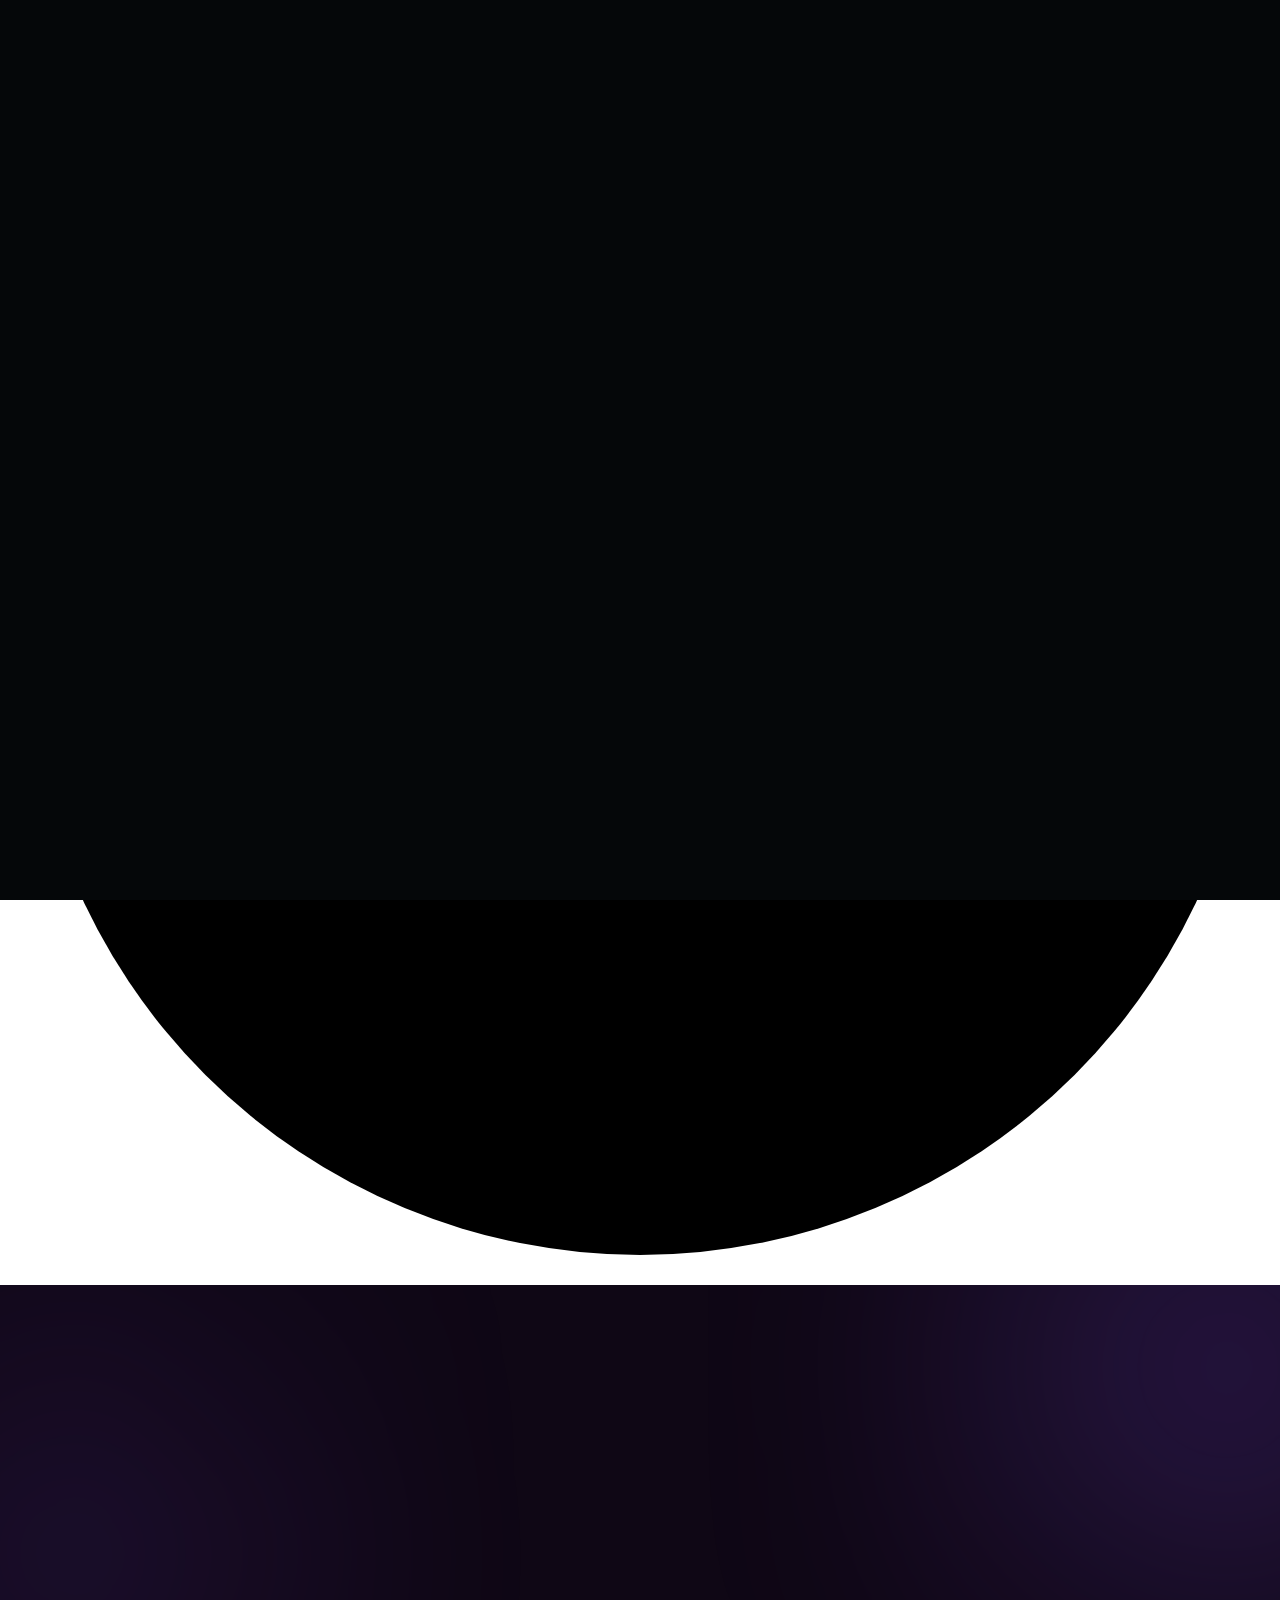
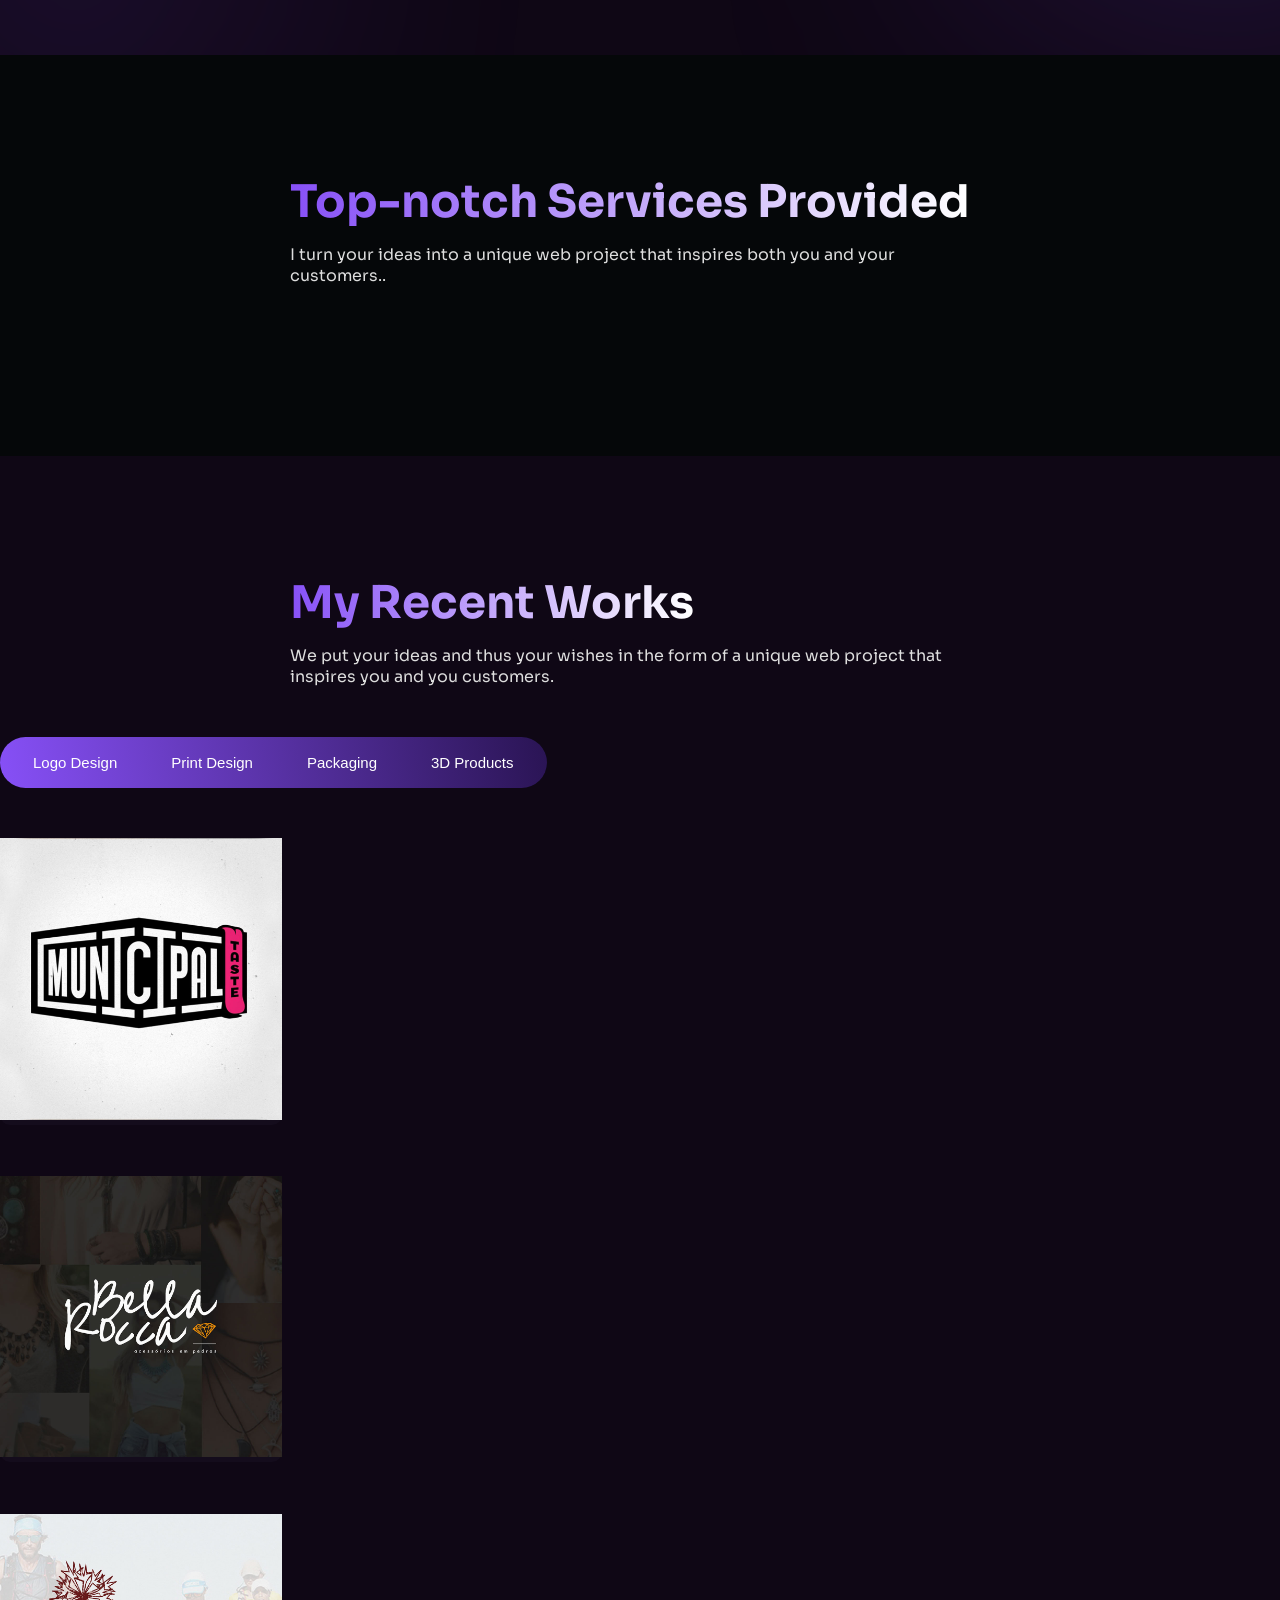
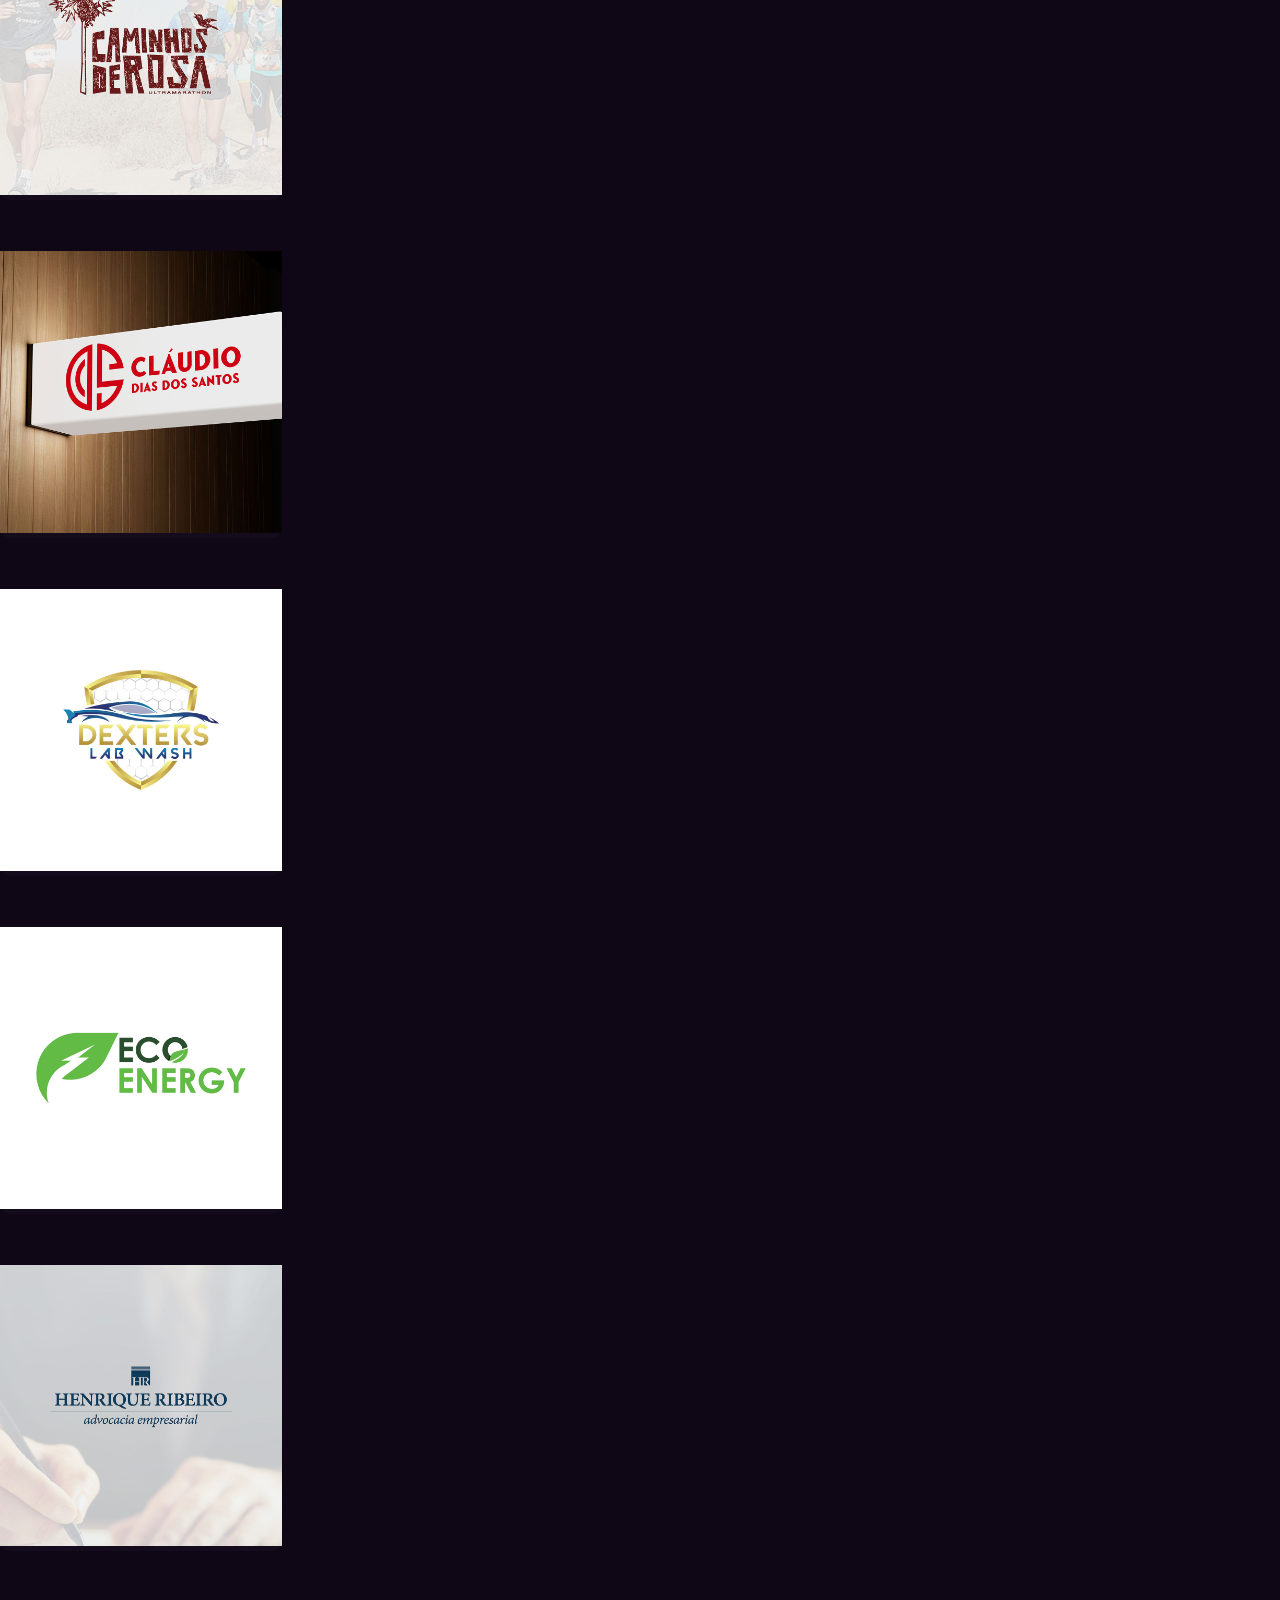
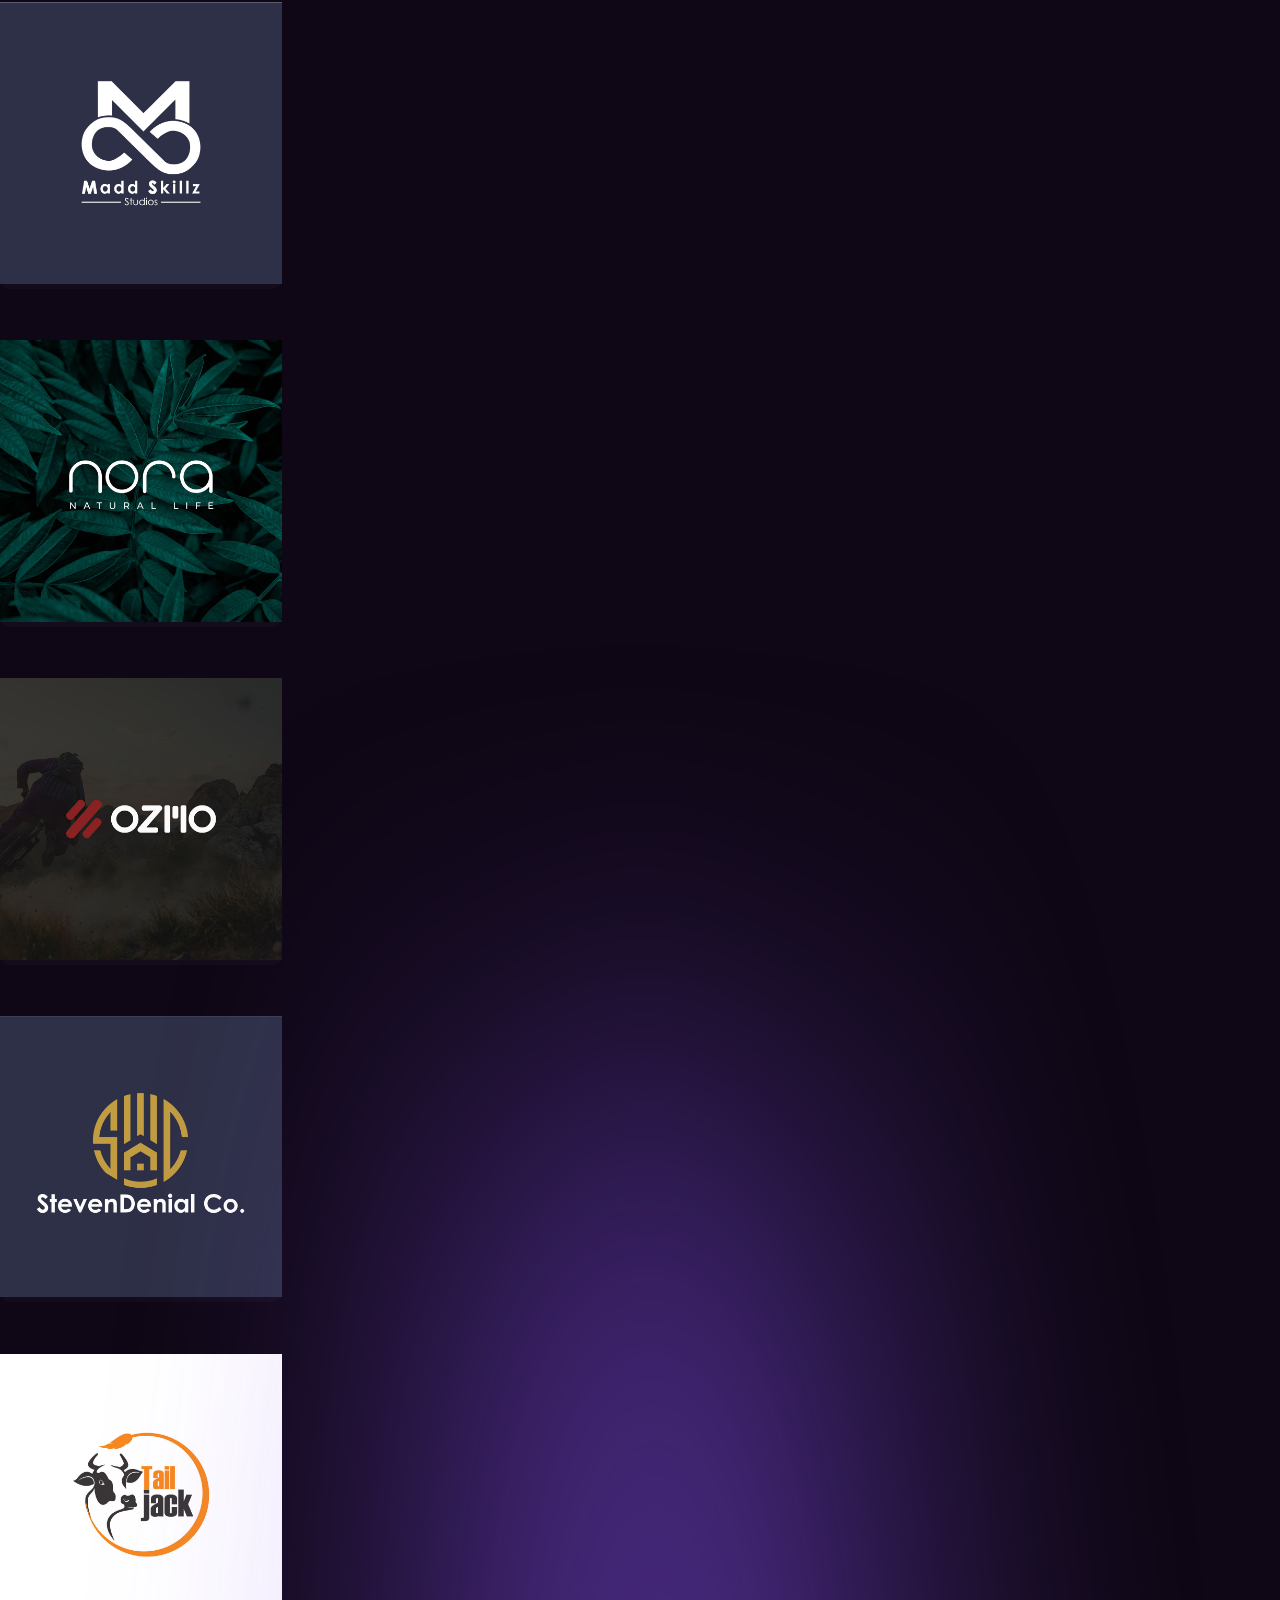
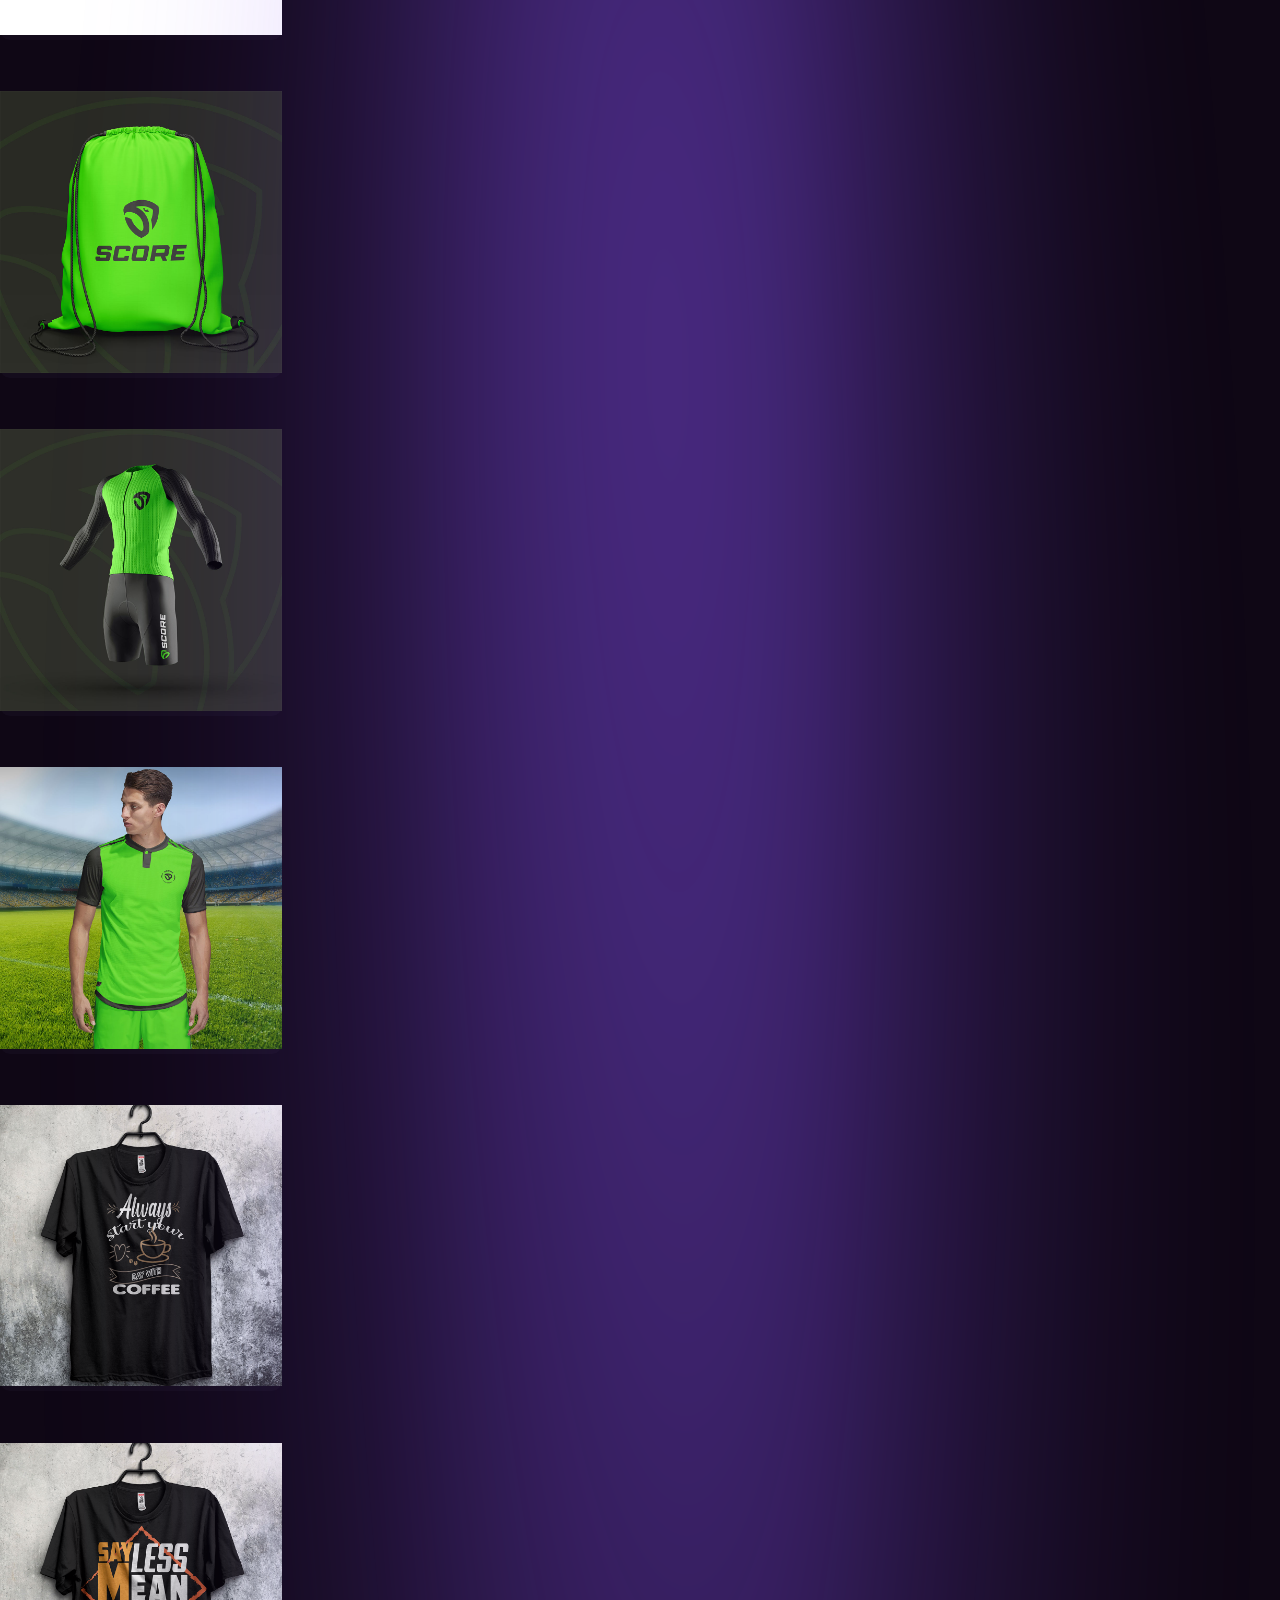
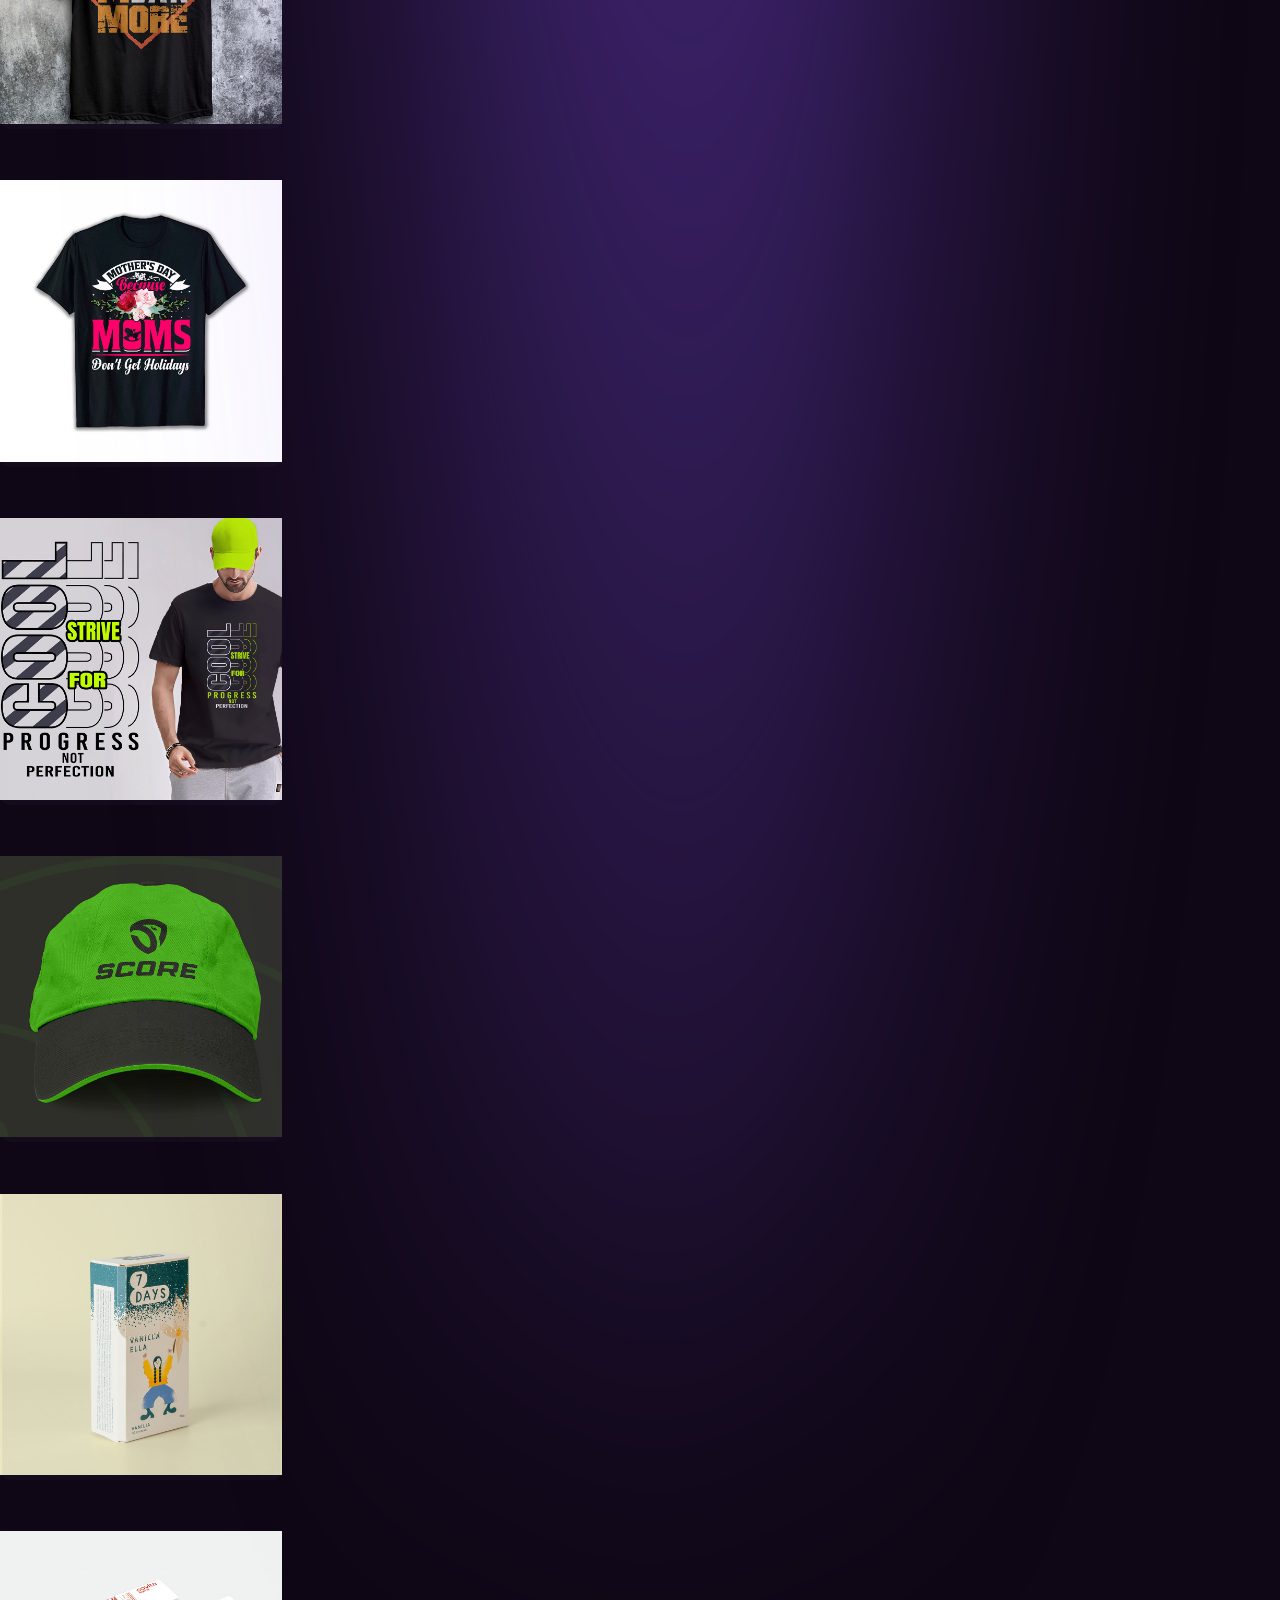
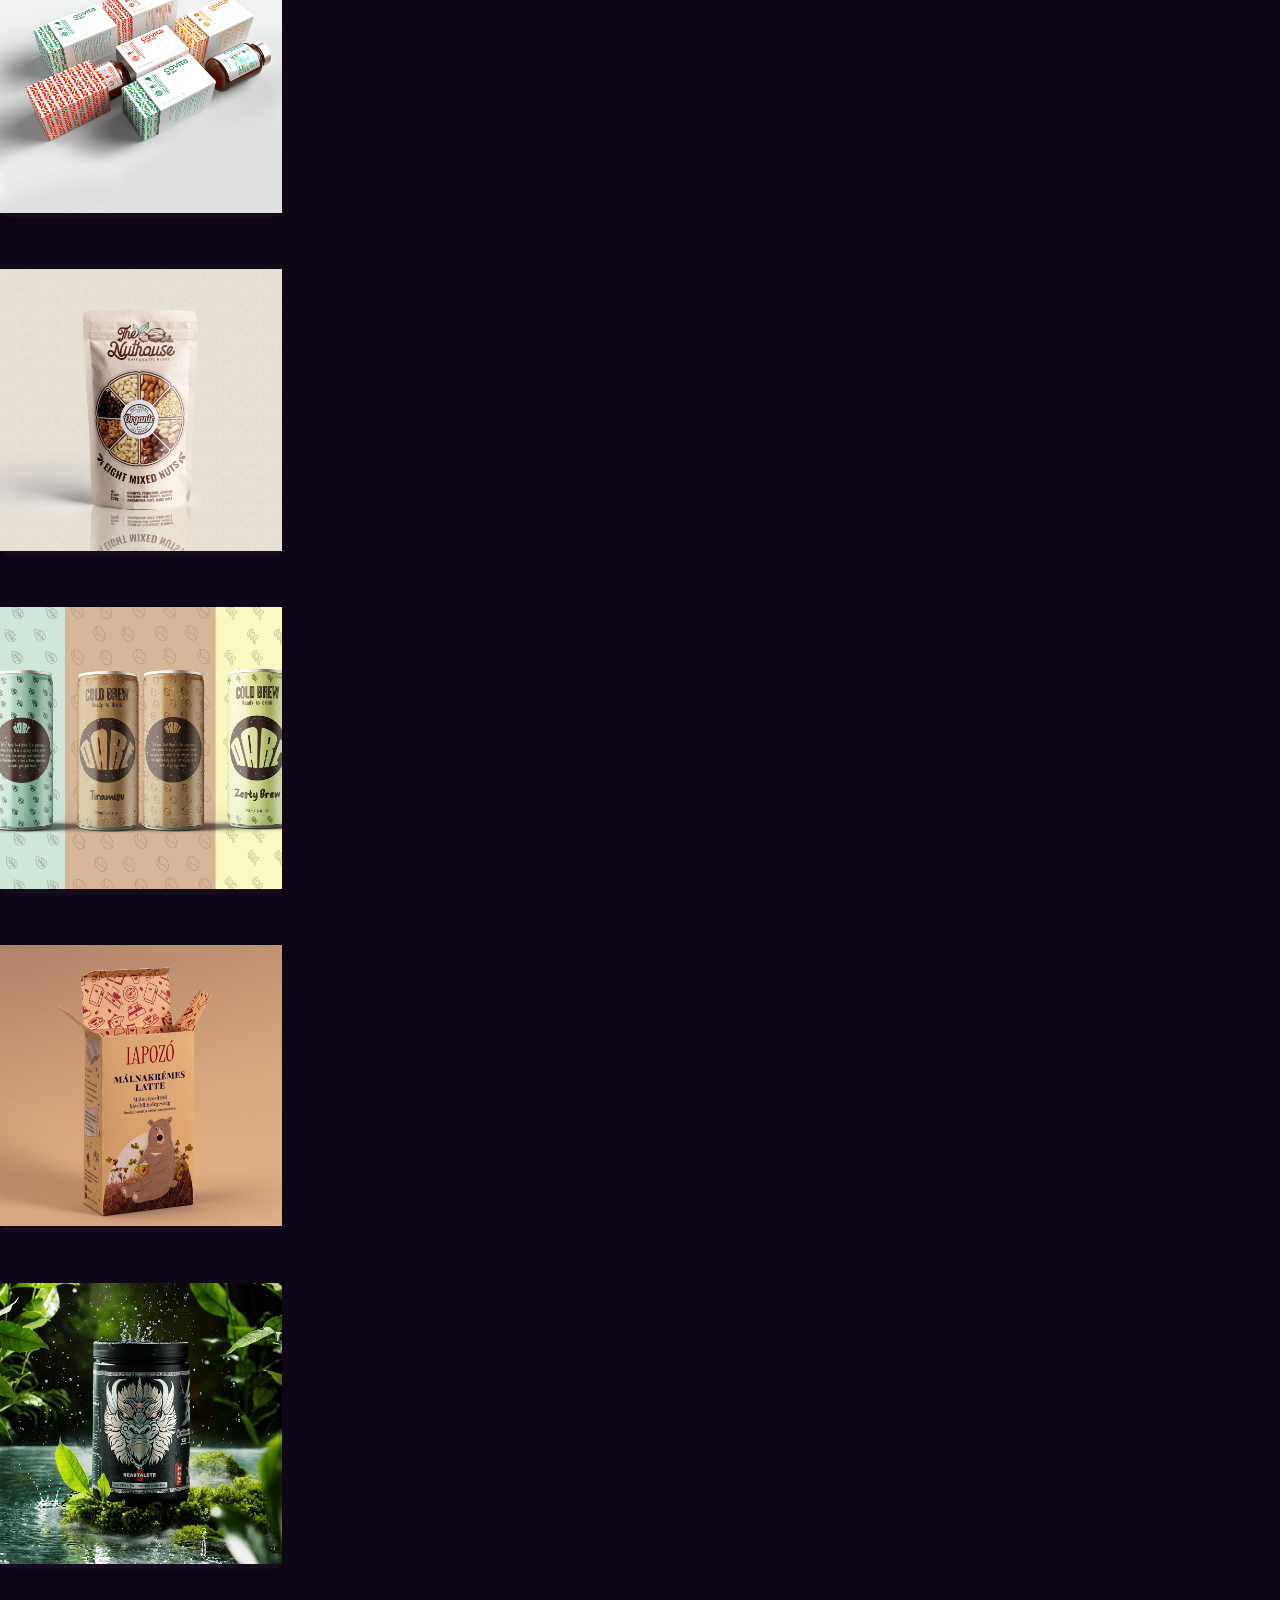
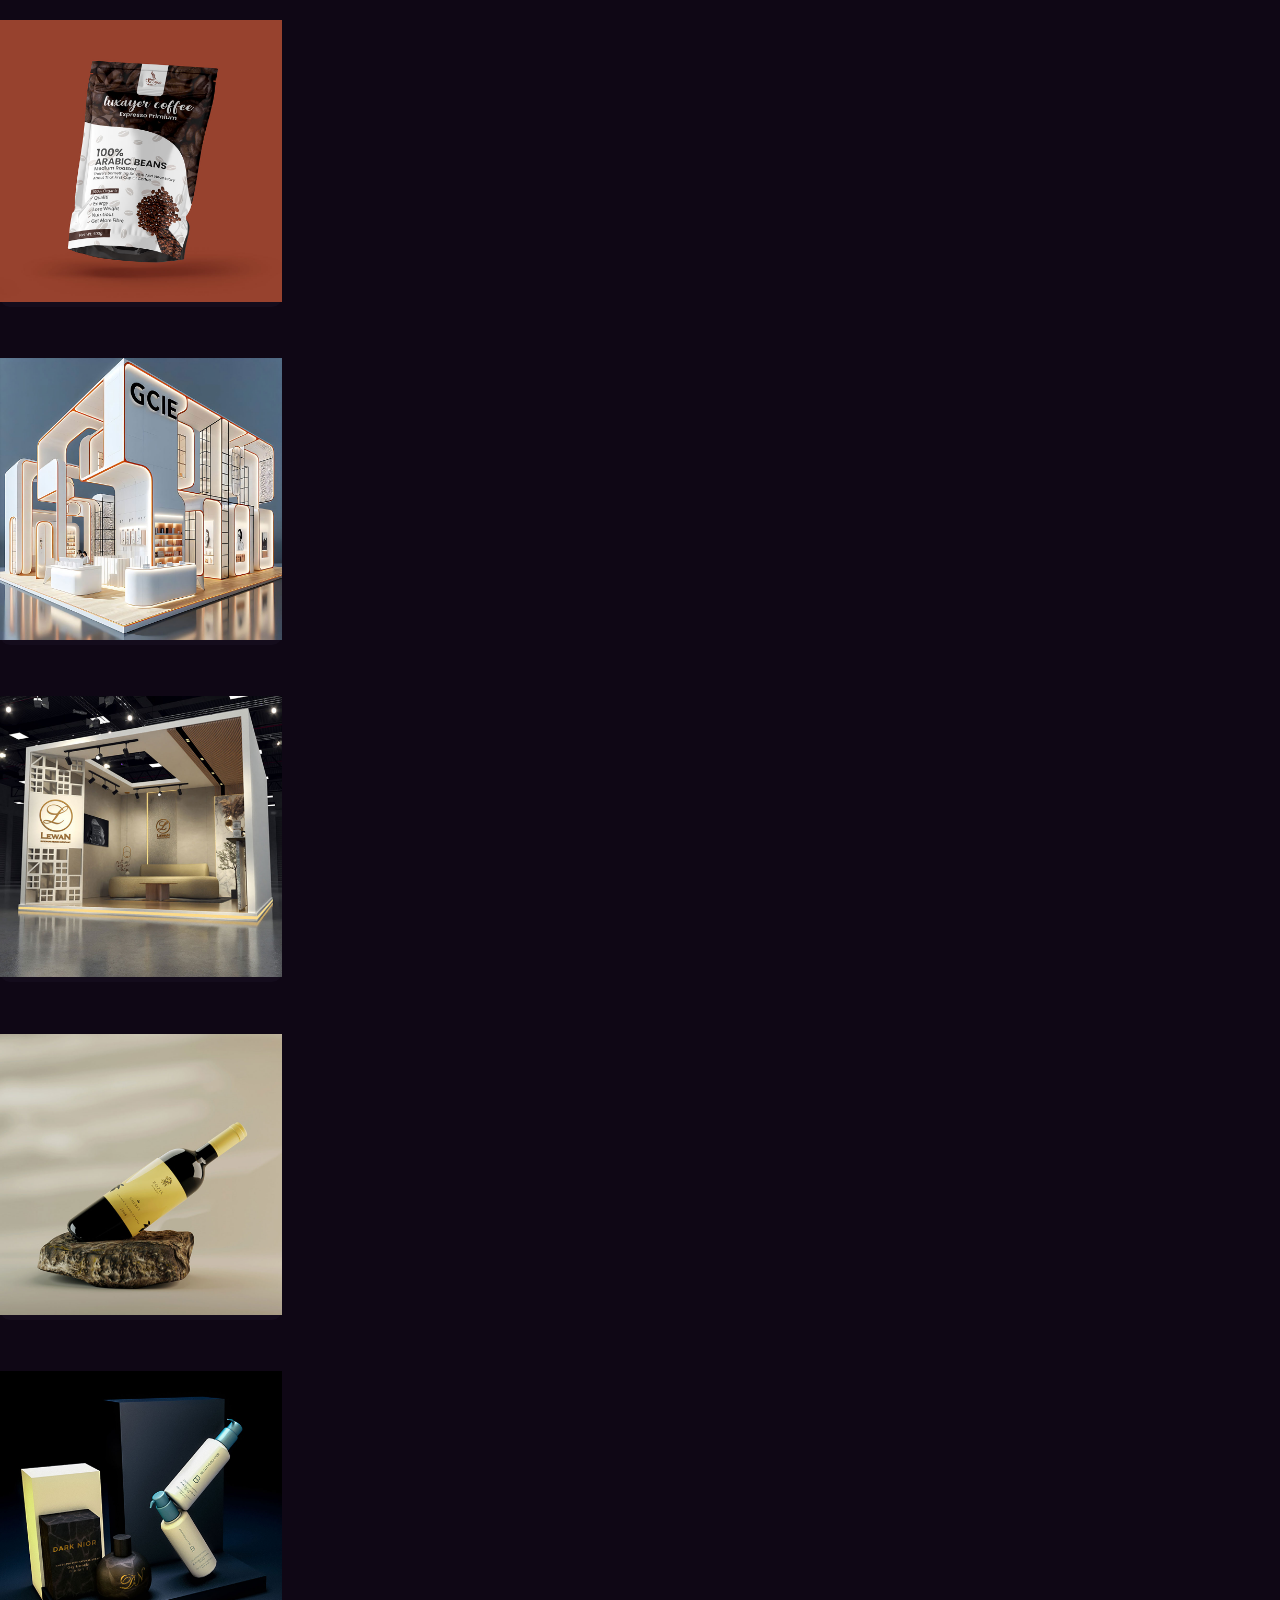
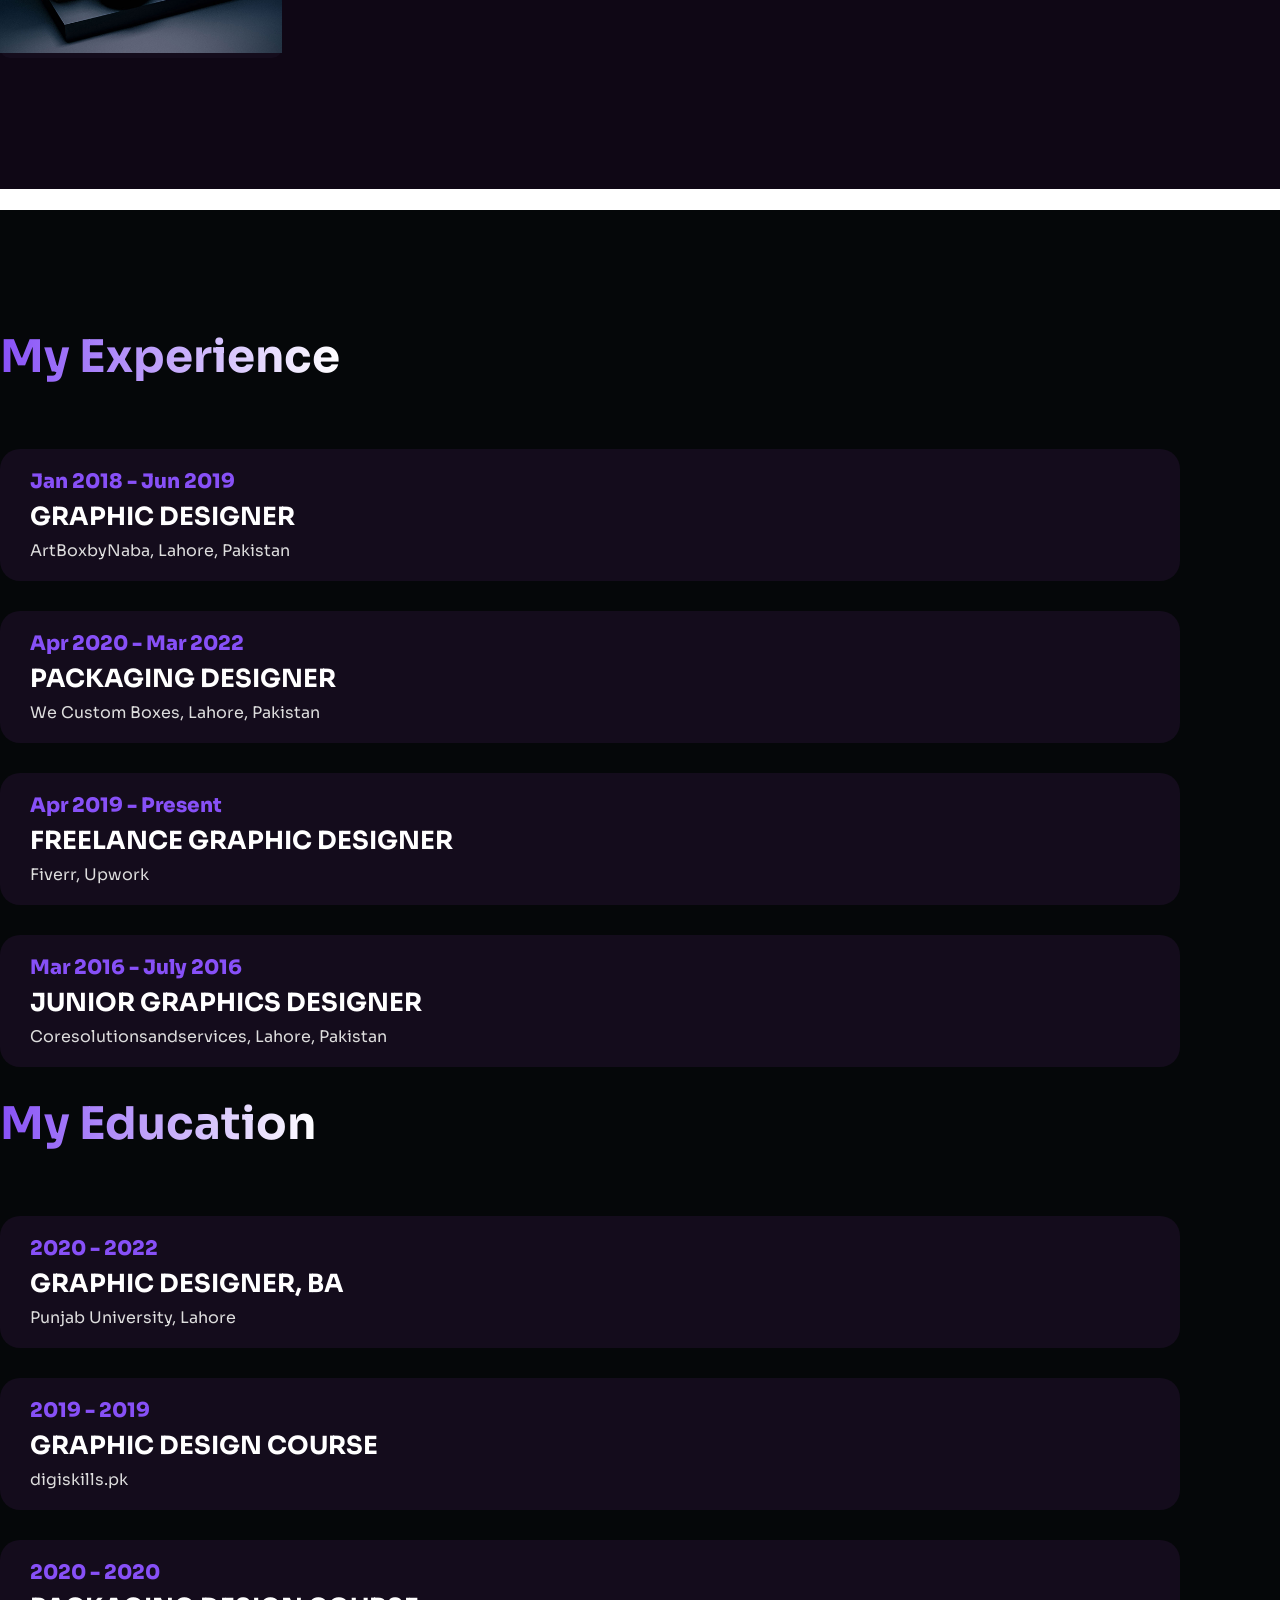
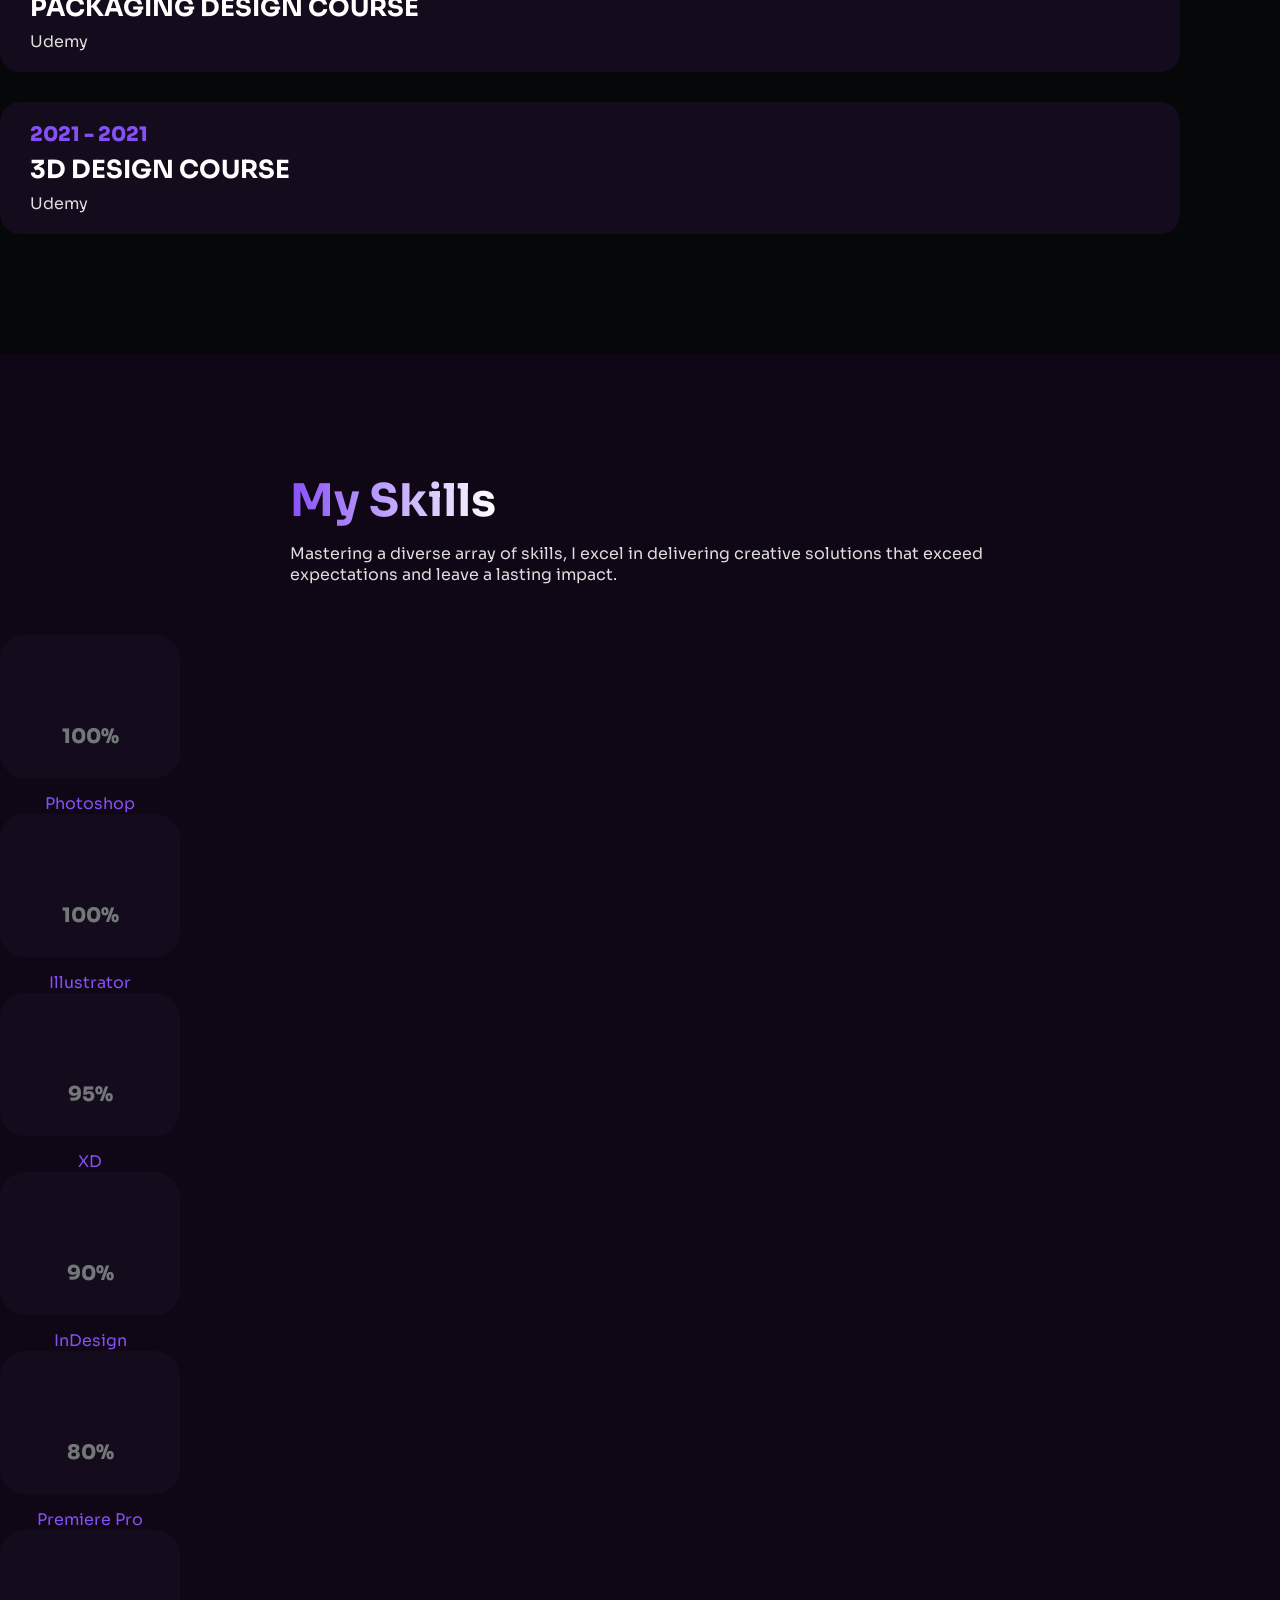
==== index.html @ dca866e8 "made a few components generic" ====
<!DOCTYPE html>
<html class="no-js" lang="en">

<head>
    <meta charset="utf-8" />
    <meta http-equiv="x-ua-compatible" content="ie=edge" />
    <meta name="viewport" content="width=device-width, initial-scale=1" />
    <meta name="description" content="" />

    <!-- Site Title -->
    <title>AK Personal Portfolio</title>

    <!-- Place favicon.ico in the root directory -->
    <link rel="apple-touch-icon" href="./assets/img/favicon-gd.png" />
    <link rel="shortcut icon" type="image/png" href="./assets/img/favicon-gd.png" />

    <!-- CSS here -->
    <link rel="stylesheet" href="assets/css/animate.min.css">
    <link rel="stylesheet" href="assets/css/bootstrap.min.css">
    <link rel="stylesheet" href="assets/css/font-awesome-pro.min.css">
    <link rel="stylesheet" href="assets/css/flaticon_gerold.css">
    <link rel="stylesheet" href="assets/css/nice-select.css">
    <link rel="stylesheet" href="assets/css/backToTop.css">
    <link rel="stylesheet" href="assets/css/owl.carousel.min.css">
    <link rel="stylesheet" href="assets/css/odometer-theme-default.css">
    <link rel="stylesheet" href="assets/css/magnific-popup.css">

    <link rel="stylesheet" href="assets/css/main.css">
    <link rel="stylesheet" href="assets/css/responsive.css">
    <link rel="stylesheet" href="assets/css/custom.css">

</head>

<body>

    <!-- Preloader Area Start -->
    <div class="preloader">
        <svg viewBox="0 0 1000 1000" preserveAspectRatio="none">
            <path id="preloaderSvg" d="M0,1005S175,995,500,995s500,5,500,5V0H0Z"></path>
        </svg>

        <div class="preloader-heading">
            <div class="load-text">
                <span>L</span>
                <span>o</span>
                <span>a</span>
                <span>d</span>
                <span>i</span>
                <span>n</span>
                <span>g</span>
            </div>
        </div>
    </div>
    <!-- Preloader Area End -->


    <!-- start: Back To Top -->
    <div class="progress-wrap" id="scrollUp">
        <svg class="progress-circle svg-content" width="100%" height="100%" viewBox="-1 -1 102 102">
            <path d="M50,1 a49,49 0 0,1 0,98 a49,49 0 0,1 0,-98" />
        </svg>
    </div>
    <!-- end: Back To Top -->

    <!-- HEADER START -->
    <header class="tj-header-area header-absolute">
        <div class="container">
            <div class="row">
                <div class="col-12 d-flex flex-wrap align-items-center">

                    <div class="logo-box">
                        <a href="index.html">
                            <img src="assets/img/logo/logo.png" alt="">
                        </a>
                    </div>

                    <div class="header-info-list d-none d-md-inline-block">
                        <ul class="ul-reset">
                            <li><a href="mailto:mail@gerolddesign.com">asadgorsi@proton.me</a></li>
                        </ul>
                    </div>

                    <div class="header-menu">
                        <nav>
                            <ul>
                                <li><a href="#services-section">Services</a></li>
                                <li><a href="#works-section">Works</a></li>
                                <li><a href="#resume-section">Resume</a></li>
                                <li><a href="#skills-section">Skills</a></li>
                                <li><a href="#testimonials-section">Testimonials</a></li>
                                <!-- <li><a href="#contact-section">Contact</a></li> -->
                            </ul>
                        </nav>
                    </div>

                    <div class="header-button">
                        <a href="https://www.fiverr.com/chasadkhan" class="btn tj-btn-primary">Hire me!</a>
                    </div>

                    <div class="menu-bar d-lg-none">
                        <button>
                            <span></span>
                            <span></span>
                            <span></span>
                            <span></span>
                        </button>
                    </div>
                </div>
            </div>
        </div>
    </header>
    <header class="tj-header-area header-2 header-sticky sticky-out">
        <div class="container">
            <div class="row">
                <div class="col-12 d-flex flex-wrap align-items-center">

                    <div class="logo-box">
                        <a href="index.html">
                            <img src="assets/img/logo/logo-design.png" alt="">
                        </a>
                    </div>

                    <div class="header-info-list d-none d-md-inline-block">
                        <ul class="ul-reset">
                            <li><a href="mailto:mail@gerolddesign.com">asadgorsi@proton.me</a></li>
                        </ul>
                    </div>

                    <div class="header-menu">
                        <nav>
                            <ul>
                                <li><a href="#services-section">Services</a></li>
                                <li><a href="#works-section">Works</a></li>
                                <li><a href="#resume-section">Resume</a></li>
                                <li><a href="#skills-section">Skills</a></li>
                                <li><a href="#testimonials-section">Testimonials</a></li>
                                <!-- <li><a href="#contact-section">Contact</a></li> -->
                            </ul>
                        </nav>
                    </div>

                    <div class="header-button">
                        <a href="#" class="btn tj-btn-primary">Hire me!</a>
                    </div>

                    <div class="menu-bar d-lg-none">
                        <button>
                            <span></span>
                            <span></span>
                            <span></span>
                            <span></span>
                        </button>
                    </div>
                </div>
            </div>
        </div>
    </header>
    <!-- HEADER END -->

    <main class="site-content" id="content">
        <!-- HERO SECTION START -->
        <section class="hero-section d-flex align-items-center" id="intro">
            <div class="intro_text"></div>
            <div class="container">
                <div class="row align-items-center">
                    <div class="col-md-6">
                        <div class="hero-content-box"></div>
                    </div>
                    <div class="col-md-6 d-none d-md-block">
                        <div class="hero-image-box text-center wow fadeInRight" data-wow-delay="1.5s"></div>
                    </div>
                </div>

                <div class="funfact-area">
                    <div class="row"></div>
                </div>
            </div>
        </section>
        <!-- HERO SECTION END -->

        <!-- SERVICES SECTION START -->
        <section class="services-section" id="services-section">
            <div class="container">
                <div class="row">
                    <div class="col-md-12">
                        <div class="section-header text-center">
                            <h2 class="section-title wow fadeInUp" data-wow-delay=".3s">Top-notch Services Provided</h2>
                            <p class=" wow fadeInUp" data-wow-delay=".4s">I turn your ideas into a unique web project
                                that inspires both you and your customers..</p>
                        </div>
                    </div>
                </div>

                <div class="row">
                    <div class="col-md-12">
                        <div class="services-widget position-relative">
                            <div class="active-bg wow fadeInUp" data-wow-delay=".6s"></div>
                        </div>
                    </div>
                </div>
            </div>
        </section>
        <!-- SERVICES SECTION END -->



        <!-- PORTFOLIO SECTION START -->
        <section class="portfolio-section" id="works-section">
            <div class="container">
                <div class="row">
                    <div class="col-md-12">
                        <div class="section-header text-center">
                            <h2 class="section-title wow fadeInUp" data-wow-delay=".3s">My Recent Works</h2>
                            <p class=" wow fadeInUp" data-wow-delay=".4s">We put your ideas and thus your wishes in the
                                form of a unique web project that inspires you and you customers.</p>
                        </div>
                    </div>
                </div>

                <div class="row">
                    <div class="col-md-12">
                        <div class="portfolio-filter text-center wow fadeInUp" data-wow-delay=".5s">
                            <div class="button-group filter-button-group">
                                <!-- <button data-filter="*" class="active">All</button> -->
                                <button data-filter=".logodesign" class="active">Logo Design</button>
                                <button data-filter=".printdesign">Print Design</button>
                                <button data-filter=".packaging">Packaging</button>
                                <button data-filter=".3dmodeling">3D Products</button>
                                <div class="active-bg"></div>
                            </div>
                        </div>

                        <div class="portfolio-box wow fadeInUp" data-wow-delay=".6s">
                            <div class="portfolio-sizer"></div>
                            <div class="gutter-sizer"></div>

                            <!--Logo Portfolio Section-->
                            <div class="row">
                                <div class="col-3 portfolio-item logodesign">
                                    <div class="image-box">
                                        <img src="assets/img/portfolio/Logos/airship-Muni-Logo.jpg" alt="">
                                    </div>
                                    <div class="content-box">
                                        <h3 class="portfolio-title">airship Muni Logo</h3>
                                        <!-- <p>Cosmetic company logo design</p> -->
                                        <i class="flaticon-up-right-arrow"></i>
                                        <button data-mfp-src="#portfolio-wrapper"
                                            class="portfolio-link modal-popup"></button>
                                    </div>
                                </div>
                                <div class="col-3 portfolio-item logodesign">
                                    <div class="image-box">
                                        <img src="assets/img/portfolio/Logos/Bella-Rocca.jpg" alt="">
                                    </div>
                                    <div class="content-box">
                                        <h3 class="portfolio-title">Bella Rocca</h3>
                                        <!-- <p>Cosmetic company logo design</p> -->
                                        <i class="flaticon-up-right-arrow"></i>
                                        <button data-mfp-src="#portfolio-wrapper"
                                            class="portfolio-link modal-popup"></button>
                                    </div>
                                </div>
                                <div class="col-3 portfolio-item logodesign">
                                    <div class="image-box">
                                        <img src="assets/img/portfolio/Logos/Caminhos-Derosa-logo.jpg" alt="">
                                    </div>
                                    <div class="content-box">
                                        <h3 class="portfolio-title">Caminhos Derosa Logo</h3>
                                        <!-- <p>Cosmetic company logo design</p> -->
                                        <i class="flaticon-up-right-arrow"></i>
                                        <button data-mfp-src="#portfolio-wrapper"
                                            class="portfolio-link modal-popup"></button>
                                    </div>
                                </div>
                                <div class="col-3 portfolio-item logodesign">
                                    <div class="image-box">
                                        <img src="assets/img/portfolio/Logos/Claudio-logo.jpg" alt="">
                                    </div>
                                    <div class="content-box">
                                        <h3 class="portfolio-title">Claudio Logo</h3>
                                        <!-- <p>Logo design for a coffee shop.</p>-->
                                        <i class="flaticon-up-right-arrow"></i>
                                        <button data-mfp-src="#portfolio-wrapper"
                                            class="portfolio-link modal-popup"></button>
                                    </div>
                                </div>
                                <div class="col-3 portfolio-item logodesign">
                                    <div class="image-box">
                                        <img src="assets/img/portfolio/Logos/dexters-lab-wash.jpg" alt="">
                                    </div>
                                    <div class="content-box">
                                        <h3 class="portfolio-title">Dexter Lab Wash</h3>
                                        <!-- <p>Logo design for a coffee shop.</p>-->
                                        <i class="flaticon-up-right-arrow"></i>
                                        <button data-mfp-src="#portfolio-wrapper"
                                            class="portfolio-link modal-popup"></button>
                                    </div>
                                </div>
                                <div class="col-3 portfolio-item logodesign">
                                    <div class="image-box">
                                        <img src="assets/img/portfolio/Logos/eco-energy.jpg" alt="">
                                    </div>
                                    <div class="content-box">
                                        <h3 class="portfolio-title">Eco Energy</h3>
                                        <!-- <p>Logo design for a coffee shop.</p>-->
                                        <i class="flaticon-up-right-arrow"></i>
                                        <button data-mfp-src="#portfolio-wrapper"
                                            class="portfolio-link modal-popup"></button>
                                    </div>
                                </div>
                                <div class="col-3 portfolio-item logodesign">
                                    <div class="image-box">
                                        <img src="assets/img/portfolio/Logos/Henrique-Riberio-Logo.jpg" alt="">
                                    </div>
                                    <div class="content-box">
                                        <h3 class="portfolio-title">Henrique Riberio Logo</h3>
                                        <!-- <p>Logo design for a coffee shop.</p>-->
                                        <i class="flaticon-up-right-arrow"></i>
                                        <button data-mfp-src="#portfolio-wrapper"
                                            class="portfolio-link modal-popup"></button>
                                    </div>
                                </div>
                                <div class="col-3 portfolio-item logodesign">
                                    <div class="image-box">
                                        <img src="assets/img/portfolio/Logos/madd-skillz-studio.jpg" alt="">
                                    </div>
                                    <div class="content-box">
                                        <h3 class="portfolio-title">Madd Skillz Studio</h3>
                                        <!-- <p>Logo design for a coffee shop.</p>-->
                                        <i class="flaticon-up-right-arrow"></i>
                                        <button data-mfp-src="#portfolio-wrapper"
                                            class="portfolio-link modal-popup"></button>
                                    </div>
                                </div>
                                <div class="col-3 portfolio-item logodesign">
                                    <div class="image-box">
                                        <img src="assets/img/portfolio/Logos/Nora-Logo.jpg" alt="">
                                    </div>
                                    <div class="content-box">
                                        <h3 class="portfolio-title">Nora</h3>
                                        <!-- <p>Logo design for a coffee shop.</p>-->
                                        <i class="flaticon-up-right-arrow"></i>
                                        <button data-mfp-src="#portfolio-wrapper"
                                            class="portfolio-link modal-popup"></button>
                                    </div>
                                </div>
                                <div class="col-3 portfolio-item logodesign">
                                    <div class="image-box">
                                        <img src="assets/img/portfolio/Logos/ozmo-logo.jpg" alt="">
                                    </div>
                                    <div class="content-box">
                                        <h3 class="portfolio-title">Ozmo</h3>
                                        <!-- <p>Logo design for a coffee shop.</p>-->
                                        <i class="flaticon-up-right-arrow"></i>
                                        <button data-mfp-src="#portfolio-wrapper"
                                            class="portfolio-link modal-popup"></button>
                                    </div>
                                </div>
                                <div class="col-3 portfolio-item logodesign">
                                    <div class="image-box">
                                        <img src="assets/img/portfolio/Logos/stevendenial-Co.jpg" alt="">
                                    </div>
                                    <div class="content-box">
                                        <h3 class="portfolio-title">Steven Denial Co.</h3>
                                        <!-- <p>Logo design for a coffee shop.</p>-->
                                        <i class="flaticon-up-right-arrow"></i>
                                        <button data-mfp-src="#portfolio-wrapper"
                                            class="portfolio-link modal-popup"></button>
                                    </div>
                                </div>
                                <div class="col-3 portfolio-item logodesign">
                                    <div class="image-box">
                                        <img src="assets/img/portfolio/Logos/tail-jack.jpg" alt="">
                                    </div>
                                    <div class="content-box">
                                        <h3 class="portfolio-title">Tail Jack/h3>
                                            <!-- <p>Logo design for a coffee shop.</p>-->
                                            <i class="flaticon-up-right-arrow"></i>
                                            <button data-mfp-src="#portfolio-wrapper"
                                                class="portfolio-link modal-popup"></button>
                                    </div>
                                </div>
                            </div>

                            <!--Print Design Portfolio Section-->
                            <div class="row">
                                <div class="col-3 portfolio-item printdesign">
                                    <div class="image-box">
                                        <img src="assets/img/portfolio/Print Design/1.jpg" alt="">
                                    </div>
                                    <div class="content-box">
                                        <h3 class="portfolio-title">Sports Bag</h3>
                                        <!-- <p>Logo design for a coffee shop.</p>-->
                                        <i class="flaticon-up-right-arrow"></i>
                                        <button data-mfp-src="#portfolio-wrapper"
                                            class="portfolio-link modal-popup"></button>
                                    </div>
                                </div>
                                <div class="col-3 portfolio-item printdesign">
                                    <div class="image-box">
                                        <img src="assets/img/portfolio/Print Design/2.jpg" alt="">
                                    </div>
                                    <div class="content-box">
                                        <h3 class="portfolio-title">WetSuit</h3>
                                        <!-- <p>Logo design for a coffee shop.</p>-->
                                        <i class="flaticon-up-right-arrow"></i>
                                        <button data-mfp-src="#portfolio-wrapper"
                                            class="portfolio-link modal-popup"></button>
                                    </div>
                                </div>
                                <div class="col-3 portfolio-item printdesign">
                                    <div class="image-box">
                                        <img src="assets/img/portfolio/Print Design/3.jpg" alt="">
                                    </div>
                                    <div class="content-box">
                                        <h3 class="portfolio-title">Sports Shirt</h3>
                                        <!-- <p>Logo design for a coffee shop.</p>-->
                                        <i class="flaticon-up-right-arrow"></i>
                                        <button data-mfp-src="#portfolio-wrapper"
                                            class="portfolio-link modal-popup"></button>
                                    </div>
                                </div>
                                <div class="col-3 portfolio-item printdesign">
                                    <div class="image-box">
                                        <img src="assets/img/portfolio/Print Design/4.jpg" alt="">
                                    </div>
                                    <div class="content-box">
                                        <h3 class="portfolio-title">Shirt Design</h3>
                                        <!-- <p>Logo design for a coffee shop.</p>-->
                                        <i class="flaticon-up-right-arrow"></i>
                                        <button data-mfp-src="#portfolio-wrapper"
                                            class="portfolio-link modal-popup"></button>
                                    </div>
                                </div>
                                <div class="col-3 portfolio-item printdesign">
                                    <div class="image-box">
                                        <img src="assets/img/portfolio/Print Design/5.jpg" alt="">
                                    </div>
                                    <div class="content-box">
                                        <h3 class="portfolio-title">Shirt Design</h3>
                                        <!-- <p>Logo design for a coffee shop.</p>-->
                                        <i class="flaticon-up-right-arrow"></i>
                                        <button data-mfp-src="#portfolio-wrapper"
                                            class="portfolio-link modal-popup"></button>
                                    </div>
                                </div>
                                <div class="col-3 portfolio-item printdesign">
                                    <div class="image-box">
                                        <img src="assets/img/portfolio/Print Design/6.jpg" alt="">
                                    </div>
                                    <div class="content-box">
                                        <h3 class="portfolio-title">Shirt Design</h3>
                                        <!-- <p>Logo design for a coffee shop.</p>-->
                                        <i class="flaticon-up-right-arrow"></i>
                                        <button data-mfp-src="#portfolio-wrapper"
                                            class="portfolio-link modal-popup"></button>
                                    </div>
                                </div>
                                <div class="col-3 portfolio-item printdesign">
                                    <div class="image-box">
                                        <img src="assets/img/portfolio/Print Design/7.jpg" alt="">
                                    </div>
                                    <div class="content-box">
                                        <h3 class="portfolio-title">Shirt Design</h3>
                                        <!-- <p>Logo design for a coffee shop.</p>-->
                                        <i class="flaticon-up-right-arrow"></i>
                                        <button data-mfp-src="#portfolio-wrapper"
                                            class="portfolio-link modal-popup"></button>
                                    </div>
                                </div>
                                <div class="col-3 portfolio-item printdesign">
                                    <div class="image-box">
                                        <img src="assets/img/portfolio/Print Design/8.jpg" alt="">
                                    </div>
                                    <div class="content-box">
                                        <h3 class="portfolio-title">Cap Design</h3>
                                        <!-- <p>Logo design for a coffee shop.</p>-->
                                        <i class="flaticon-up-right-arrow"></i>
                                        <button data-mfp-src="#portfolio-wrapper"
                                            class="portfolio-link modal-popup"></button>
                                    </div>
                                </div>
                            </div>

                            <!--Packaging Portfolio Section-->
                            <div class="row">
                                <div class="col-3 portfolio-item packaging">
                                    <div class="image-box">
                                        <img src="assets/img/portfolio/Packaging/1.jpg" alt="">
                                    </div>
                                    <div class="content-box">
                                        <h3 class="portfolio-title">Tuck end Box</h3>
                                        <!-- <p>Logo design for a coffee shop.</p>-->
                                        <i class="flaticon-up-right-arrow"></i>
                                        <button data-mfp-src="#portfolio-wrapper"
                                            class="portfolio-link modal-popup"></button>
                                    </div>
                                </div>
                                <div class="col-3 portfolio-item packaging">
                                    <div class="image-box">
                                        <img src="assets/img/portfolio/Packaging/2.jpg" alt="">
                                    </div>
                                    <div class="content-box">
                                        <h3 class="portfolio-title">Tuck end Box</h3>
                                        <!-- <p>Logo design for a coffee shop.</p>-->
                                        <i class="flaticon-up-right-arrow"></i>
                                        <button data-mfp-src="#portfolio-wrapper"
                                            class="portfolio-link modal-popup"></button>
                                    </div>
                                </div>
                                <div class="col-3 portfolio-item packaging">
                                    <div class="image-box">
                                        <img src="assets/img/portfolio/Packaging/3.jpg" alt="">
                                    </div>
                                    <div class="content-box">
                                        <h3 class="portfolio-title">Pouch</h3>
                                        <!-- <p>Logo design for a coffee shop.</p>-->
                                        <i class="flaticon-up-right-arrow"></i>
                                        <button data-mfp-src="#portfolio-wrapper"
                                            class="portfolio-link modal-popup"></button>
                                    </div>
                                </div>
                                <div class="col-3 portfolio-item packaging">
                                    <div class="image-box">
                                        <img src="assets/img/portfolio/Packaging/4.jpg" alt="">
                                    </div>
                                    <div class="content-box">
                                        <h3 class="portfolio-title">Can</h3>
                                        <!-- <p>Logo design for a coffee shop.</p>-->
                                        <i class="flaticon-up-right-arrow"></i>
                                        <button data-mfp-src="#portfolio-wrapper"
                                            class="portfolio-link modal-popup"></button>
                                    </div>
                                </div>
                                <div class="col-3 portfolio-item packaging">
                                    <div class="image-box">
                                        <img src="assets/img/portfolio/Packaging/5.jpg" alt="">
                                    </div>
                                    <div class="content-box">
                                        <h3 class="portfolio-title">Tuck end Box</h3>
                                        <!-- <p>Logo design for a coffee shop.</p>-->
                                        <i class="flaticon-up-right-arrow"></i>
                                        <button data-mfp-src="#portfolio-wrapper"
                                            class="portfolio-link modal-popup"></button>
                                    </div>
                                </div>
                                <div class="col-3 portfolio-item packaging">
                                    <div class="image-box">
                                        <img src="assets/img/portfolio/Packaging/6.jpg" alt="">
                                    </div>
                                    <div class="content-box">
                                        <h3 class="portfolio-title">Label Design</h3>
                                        <!-- <p>Logo design for a coffee shop.</p>-->
                                        <i class="flaticon-up-right-arrow"></i>
                                        <button data-mfp-src="#portfolio-wrapper"
                                            class="portfolio-link modal-popup"></button>
                                    </div>
                                </div>
                                <div class="col-3 portfolio-item packaging">
                                    <div class="image-box">
                                        <img src="assets/img/portfolio/Packaging/7.jpg" alt="">
                                    </div>
                                    <div class="content-box">
                                        <h3 class="portfolio-title">Pouch Design</h3>
                                        <!-- <p>Logo design for a coffee shop.</p>-->
                                        <i class="flaticon-up-right-arrow"></i>
                                        <button data-mfp-src="#portfolio-wrapper"
                                            class="portfolio-link modal-popup"></button>
                                    </div>
                                </div>
                            </div>

                            <!--3d Product Portfolio Section-->
                            <div class="row">
                                <div class="col-3 portfolio-item 3dmodeling">
                                    <div class="image-box">
                                        <img src="assets/img/portfolio/3D products/1.jpg" alt="">
                                    </div>
                                    <div class="content-box">
                                        <h3 class="portfolio-title">Booth Design</h3>
                                        <!-- <p>Logo design for a coffee shop.</p>-->
                                        <i class="flaticon-up-right-arrow"></i>
                                        <button data-mfp-src="#portfolio-wrapper"
                                            class="portfolio-link modal-popup"></button>
                                    </div>
                                </div>
                                <div class="col-3 portfolio-item 3dmodeling">
                                    <div class="image-box">
                                        <img src="assets/img/portfolio/3D products/2.jpg" alt="">
                                    </div>
                                    <div class="content-box">
                                        <h3 class="portfolio-title">Booth Design</h3>
                                        <!-- <p>Logo design for a coffee shop.</p>-->
                                        <i class="flaticon-up-right-arrow"></i>
                                        <button data-mfp-src="#portfolio-wrapper"
                                            class="portfolio-link modal-popup"></button>
                                    </div>
                                </div>
                                <div class="col-3 portfolio-item 3dmodeling">
                                    <div class="image-box">
                                        <img src="assets/img/portfolio/3D products/3.jpg" alt="">
                                    </div>
                                    <div class="content-box">
                                        <h3 class="portfolio-title">Wine Bottle</h3>
                                        <!-- <p>Logo design for a coffee shop.</p>-->
                                        <i class="flaticon-up-right-arrow"></i>
                                        <button data-mfp-src="#portfolio-wrapper"
                                            class="portfolio-link modal-popup"></button>
                                    </div>
                                </div>
                                <div class="col-3 portfolio-item 3dmodeling">
                                    <div class="image-box">
                                        <img src="assets/img/portfolio/3D products/4.jpg" alt="">
                                    </div>
                                    <div class="content-box">
                                        <h3 class="portfolio-title">Cosmetic Bottles</h3>
                                        <!-- <p>Logo design for a coffee shop.</p>-->
                                        <i class="flaticon-up-right-arrow"></i>
                                        <button data-mfp-src="#portfolio-wrapper"
                                            class="portfolio-link modal-popup"></button>
                                    </div>
                                </div>
                            </div>
                        </div>
                    </div>


                    <!-- <div id="card-container"></div> -->
                    <!-- <div class="card-actions">
                            <button class="btn tj-btn-secondary wow fadeInLeft" data-wow-delay=".5s"
                                id="loadMoreBtn">Load More</button>
                            <span>Showing <span id="card-count"></span> of <span id="card-total"></span> cards </span>
                        </div> -->
                </div>
            </div>
        </section>
        <!-- PORTFOLIO SECTION END -->

        <!-- start: Portfolio Popup -->
        <div id="portfolio-wrapper" class="popup_content_area zoom-anim-dialog mfp-hide">
            <div class="popup_modal_img">
                <img src="./assets/img/portfolio/modal-img.jpg" alt="">
            </div>
        </div>
        <!-- end: Portfolio Popup -->

        <!-- RESUME SECTION START -->
        <section class="resume-section" id="resume-section">
            <div class="container">
                <div class="row">
                    <div class="col-md-6">
                        <div class="section-header wow fadeInUp" data-wow-delay=".3s">
                            <h2 class="section-title">My Experience</h2>
                        </div>

                        <div class="resume-widget">
                            <div class="resume-item wow fadeInLeft" data-wow-delay=".4s">
                                <div class="time">
                                    Jan 2018 - Jun 2019
                                </div>
                                <h3 class="resume-title">Graphic Designer</h3>
                                <div class="institute">
                                    ArtBoxbyNaba, Lahore, Pakistan
                                </div>
                            </div>
                            <div class="resume-item wow fadeInLeft" data-wow-delay=".5s">
                                <div class="time">
                                    Apr 2020 - Mar 2022
                                </div>
                                <h3 class="resume-title">Packaging Designer</h3>
                                <div class="institute">
                                    We Custom Boxes, Lahore, Pakistan
                                </div>
                            </div>
                            <div class="resume-item wow fadeInLeft" data-wow-delay=".6s">
                                <div class="time">
                                    Apr 2019 - Present
                                </div>
                                <h3 class="resume-title">Freelance Graphic Designer</h3>
                                <div class="institute">
                                    Fiverr, Upwork
                                </div>
                            </div>
                            <div class="resume-item wow fadeInLeft" data-wow-delay=".7s">
                                <div class="time">
                                    Mar 2016 - July 2016
                                </div>
                                <h3 class="resume-title">Junior Graphics Designer</h3>
                                <div class="institute">
                                    Coresolutionsandservices, Lahore, Pakistan
                                </div>
                            </div>
                        </div>
                    </div>

                    <div class="col-md-6">
                        <div class="section-header wow fadeInUp" data-wow-delay=".4s">
                            <h2 class="section-title">My Education</h2>
                        </div>

                        <div class="resume-widget">
                            <div class="resume-item wow fadeInRight" data-wow-delay=".5s">
                                <div class="time">
                                    2020 - 2022
                                </div>
                                <h3 class="resume-title">Graphic Designer, BA</h3>
                                <div class="institute">
                                    Punjab University, Lahore
                                </div>
                            </div>
                            <div class="resume-item wow fadeInRight" data-wow-delay=".6s">
                                <div class="time">
                                    2019 - 2019
                                </div>
                                <h3 class="resume-title">Graphic design course</h3>
                                <div class="institute">
                                    digiskills.pk
                                </div>
                            </div>
                            <div class="resume-item wow fadeInRight" data-wow-delay=".7s">
                                <div class="time">
                                    2020 - 2020
                                </div>
                                <h3 class="resume-title">Packaging Design Course</h3>
                                <div class="institute">
                                    Udemy
                                </div>
                            </div>
                            <div class="resume-item wow fadeInRight" data-wow-delay=".8s">
                                <div class="time">
                                    2021 - 2021
                                </div>
                                <h3 class="resume-title">3D Design Course</h3>
                                <div class="institute">
                                    Udemy
                                </div>
                            </div>
                        </div>
                    </div>
                </div>
            </div>
        </section>
        <!-- RESUME SECTION END -->

        <!-- SKILLS SECTION START -->
        <section class="skills-section" id="skills-section">
            <div class="container">
                <div class="row">
                    <div class="col-md-12">
                        <div class="section-header text-center">
                            <h2 class="section-title wow fadeInUp" data-wow-delay=".3s">My Skills</h2>
                            <p class=" wow fadeInUp" data-wow-delay=".4s">Mastering a diverse array of skills,
                                I excel in delivering creative solutions that exceed expectations and leave a lasting
                                impact.</p>
                        </div>
                    </div>
                </div>

                <div class="row">
                    <div class="col-md-12">
                        <div class="skills-widget d-flex flex-wrap justify-content-center align-items-center">
                            <div class="skill-item wow fadeInUp" data-wow-delay=".3s">
                                <div class="skill-inner">
                                    <div class="icon-box">
                                        <img src="assets/img/icons/photoshop.svg" alt="">
                                    </div>
                                    <div class="number">100%</div>
                                </div>
                                <p>Photoshop</p>
                            </div>
                            <div class="skill-item wow fadeInUp" data-wow-delay=".4s">
                                <div class="skill-inner">
                                    <div class="icon-box">
                                        <img src="assets/img/icons/illustrator.svg" alt="">
                                    </div>
                                    <div class="number">100%</div>
                                </div>
                                <p>Illustrator</p>
                            </div>
                            <div class="skill-item wow fadeInUp" data-wow-delay=".5s">
                                <div class="skill-inner">
                                    <div class="icon-box">
                                        <img src="assets/img/icons/xd.svg" alt="">
                                    </div>
                                    <div class="number">95%</div>
                                </div>
                                <p>XD</p>
                            </div>
                            <div class="skill-item wow fadeInUp" data-wow-delay=".6s">
                                <div class="skill-inner">
                                    <div class="icon-box">
                                        <img src="assets/img/icons/indesign.svg" alt="">
                                    </div>
                                    <div class="number">90%</div>
                                </div>
                                <p>InDesign</p>
                            </div>
                            <div class="skill-item wow fadeInUp" data-wow-delay=".8s">
                                <div class="skill-inner">
                                    <div class="icon-box">
                                        <img src="assets/img/icons/priemre-pro.svg" alt="">
                                    </div>
                                    <div class="number">80%</div>
                                </div>
                                <p>Premiere Pro</p>
                            </div>
                            <div class="skill-item wow fadeInUp" data-wow-delay=".9s">
                                <div class="skill-inner">
                                    <div class="icon-box">
                                        <img src="assets/img/icons/sketch.svg" alt="">
                                    </div>
                                    <div class="number">100%</div>
                                </div>
                                <p>Sketch</p>
                            </div>
                            <div class="skill-item wow fadeInUp" data-wow-delay="1s">
                                <div class="skill-inner">
                                    <div class="icon-box">
                                        <img src="assets/img/icons/figma.svg" alt="">
                                    </div>
                                    <div class="number">90%</div>
                                </div>
                                <p>Figma</p>
                            </div>
                            <div class="skill-item wow fadeInUp" data-wow-delay="1.1s">
                                <div class="skill-inner">
                                    <div class="icon-box">
                                        <img src="assets/img/icons/blender.svg" alt="">
                                    </div>
                                    <div class="number">90%</div>
                                </div>
                                <p>Blender</p>
                            </div>
                        </div>
                    </div>
                </div>
            </div>
        </section>
        <!-- SKILLS SECTION END -->

        <!-- TESTIMONIAL SECTION START -->
        <section class="testimonial-section" id="testimonials-section">
            <div class="container">
                <div class="row">
                    <div class="col-lg-5">
                        <div class="section-header">
                            <h2 class="section-title wow fadeInLeft" data-wow-delay=".3s">My Client's Stories</h2>
                            <p class=" wow fadeInLeft" data-wow-delay=".4s">Empowering people in new a digital journey
                                with my super services</p>
                        </div>
                    </div>

                    <div class="col-lg-7 col-xl-6 offset-xl-1">
                        <div class="testimonials-widget wow fadeInRight" data-wow-delay=".5s">
                            <div class="owl-carousel testimonial-carousel">
                                <div class="testimonial-item">
                                    <div class="top-area d-flex flex-wrap justify-content-between">
                                        <div class="logo-box">
                                            <!-- <img src="assets/img/testimonials/logo/1.png" alt=""> -->
                                        </div>
                                        <!-- <div class="image-box">
                                            <img src="assets/img/testimonials/user/1.jpg" alt="">
                                        </div> -->
                                    </div>
                                    <div class="icon-box">
                                        <svg width="22" height="22" viewBox="0 0 22 22" fill="none"
                                            xmlns="http://www.w3.org/2000/svg">
                                            <path
                                                d="M0.105431 2.18998C0.0301532 0.988687 1.02531 -0.00647222 2.2266 0.0688056L19.4961 1.15097C21.2148 1.25867 22.0029 3.34358 20.7852 4.56127L4.5979 20.7486C3.3802 21.9663 1.2953 21.1781 1.1876 19.4594L0.105431 2.18998Z"
                                                fill="url(#paint0_linear_263_588)" />
                                            <defs>
                                                <linearGradient id="paint0_linear_263_588" x1="-0.0363755"
                                                    y1="-0.0729998" x2="35.3333" y2="-0.0729991"
                                                    gradientUnits="userSpaceOnUse">
                                                    <stop offset="1" stop-color="var(--tj-theme-primary)" />
                                                    <stop offset="1" stop-color="#140C1C" stop-opacity="0" />
                                                </linearGradient>
                                            </defs>
                                        </svg>
                                        <svg width="22" height="22" viewBox="0 0 22 22" fill="none"
                                            xmlns="http://www.w3.org/2000/svg">
                                            <path
                                                d="M0.105431 2.18998C0.0301532 0.988687 1.02531 -0.00647222 2.2266 0.0688056L19.4961 1.15097C21.2148 1.25867 22.0029 3.34358 20.7852 4.56127L4.5979 20.7486C3.3802 21.9663 1.2953 21.1781 1.1876 19.4594L0.105431 2.18998Z"
                                                fill="url(#paint0_linear_263_589)" />
                                            <defs>
                                                <linearGradient id="paint0_linear_263_589" x1="-0.0363755"
                                                    y1="-0.0729998" x2="35.3333" y2="-0.0729991"
                                                    gradientUnits="userSpaceOnUse">
                                                    <stop offset="1" stop-color="var(--tj-theme-primary)" />
                                                    <stop offset="1" stop-color="#140C1C" stop-opacity="0" />
                                                </linearGradient>
                                            </defs>
                                        </svg>
                                    </div>
                                    <p class="quote">I am very happy with my delivery. Quick and to my specifications.
                                        10/10 </p>
                                    <h4 class="name">nopedonotwant</h4>
                                    <span class="designation">United State</span>
                                </div>
                                <div class="testimonial-item">
                                    <div class="top-area d-flex flex-wrap justify-content-between">
                                        <div class="logo-box">
                                            <!-- <img src="assets/img/testimonials/logo/1.png" alt=""> -->
                                        </div>
                                        <!-- <div class="image-box">
                                            <img src="assets/img/testimonials/user/1.jpg" alt="">
                                        </div> -->
                                    </div>
                                    <div class="icon-box">
                                        <svg width="22" height="22" viewBox="0 0 22 22" fill="none"
                                            xmlns="http://www.w3.org/2000/svg">
                                            <path
                                                d="M0.105431 2.18998C0.0301532 0.988687 1.02531 -0.00647222 2.2266 0.0688056L19.4961 1.15097C21.2148 1.25867 22.0029 3.34358 20.7852 4.56127L4.5979 20.7486C3.3802 21.9663 1.2953 21.1781 1.1876 19.4594L0.105431 2.18998Z"
                                                fill="url(#paint0_linear_263_588)" />
                                            <defs>
                                                <linearGradient id="paint0_linear_263_588" x1="-0.0363755"
                                                    y1="-0.0729998" x2="35.3333" y2="-0.0729991"
                                                    gradientUnits="userSpaceOnUse">
                                                    <stop offset="1" stop-color="var(--tj-theme-primary)" />
                                                    <stop offset="1" stop-color="#140C1C" stop-opacity="0" />
                                                </linearGradient>
                                            </defs>
                                        </svg>
                                        <svg width="22" height="22" viewBox="0 0 22 22" fill="none"
                                            xmlns="http://www.w3.org/2000/svg">
                                            <path
                                                d="M0.105431 2.18998C0.0301532 0.988687 1.02531 -0.00647222 2.2266 0.0688056L19.4961 1.15097C21.2148 1.25867 22.0029 3.34358 20.7852 4.56127L4.5979 20.7486C3.3802 21.9663 1.2953 21.1781 1.1876 19.4594L0.105431 2.18998Z"
                                                fill="url(#paint0_linear_263_589)" />
                                            <defs>
                                                <linearGradient id="paint0_linear_263_589" x1="-0.0363755"
                                                    y1="-0.0729998" x2="35.3333" y2="-0.0729991"
                                                    gradientUnits="userSpaceOnUse">
                                                    <stop offset="1" stop-color="var(--tj-theme-primary)" />
                                                    <stop offset="1" stop-color="#140C1C" stop-opacity="0" />
                                                </linearGradient>
                                            </defs>
                                        </svg>
                                    </div>
                                    <p class="quote">Asad was fast, efficient and understood the brief. Had great
                                        suggestions and adhered to the very timeline.
                                        10/10 </p>
                                    <h4 class="name">Belinda Hamilton</h4>
                                    <span class="designation">Australia</span>
                                </div>
                                <div class="testimonial-item">
                                    <div class="top-area d-flex flex-wrap justify-content-between">
                                        <div class="logo-box">
                                            <!-- <img src="assets/img/testimonials/logo/1.png" alt=""> -->
                                        </div>
                                        <!-- <div class="image-box">
                                            <img src="assets/img/testimonials/user/1.jpg" alt="">
                                        </div> -->
                                    </div>
                                    <div class="icon-box">
                                        <svg width="22" height="22" viewBox="0 0 22 22" fill="none"
                                            xmlns="http://www.w3.org/2000/svg">
                                            <path
                                                d="M0.105431 2.18998C0.0301532 0.988687 1.02531 -0.00647222 2.2266 0.0688056L19.4961 1.15097C21.2148 1.25867 22.0029 3.34358 20.7852 4.56127L4.5979 20.7486C3.3802 21.9663 1.2953 21.1781 1.1876 19.4594L0.105431 2.18998Z"
                                                fill="url(#paint0_linear_263_588)" />
                                            <defs>
                                                <linearGradient id="paint0_linear_263_588" x1="-0.0363755"
                                                    y1="-0.0729998" x2="35.3333" y2="-0.0729991"
                                                    gradientUnits="userSpaceOnUse">
                                                    <stop offset="1" stop-color="var(--tj-theme-primary)" />
                                                    <stop offset="1" stop-color="#140C1C" stop-opacity="0" />
                                                </linearGradient>
                                            </defs>
                                        </svg>
                                        <svg width="22" height="22" viewBox="0 0 22 22" fill="none"
                                            xmlns="http://www.w3.org/2000/svg">
                                            <path
                                                d="M0.105431 2.18998C0.0301532 0.988687 1.02531 -0.00647222 2.2266 0.0688056L19.4961 1.15097C21.2148 1.25867 22.0029 3.34358 20.7852 4.56127L4.5979 20.7486C3.3802 21.9663 1.2953 21.1781 1.1876 19.4594L0.105431 2.18998Z"
                                                fill="url(#paint0_linear_263_589)" />
                                            <defs>
                                                <linearGradient id="paint0_linear_263_589" x1="-0.0363755"
                                                    y1="-0.0729998" x2="35.3333" y2="-0.0729991"
                                                    gradientUnits="userSpaceOnUse">
                                                    <stop offset="1" stop-color="var(--tj-theme-primary)" />
                                                    <stop offset="1" stop-color="#140C1C" stop-opacity="0" />
                                                </linearGradient>
                                            </defs>
                                        </svg>
                                    </div>
                                    <p class="quote">Great work, easy communication, good to work with.
                                        10/10 </p>
                                    <h4 class="name">Space Niche</h4>
                                    <span class="designation">United State</span>
                                </div>
                                <div class="testimonial-item">
                                    <div class="top-area d-flex flex-wrap justify-content-between">
                                        <div class="logo-box">
                                            <!-- <img src="assets/img/testimonials/logo/1.png" alt=""> -->
                                        </div>
                                        <!-- <div class="image-box">
                                            <img src="assets/img/testimonials/user/1.jpg" alt="">
                                        </div> -->
                                    </div>
                                    <div class="icon-box">
                                        <svg width="22" height="22" viewBox="0 0 22 22" fill="none"
                                            xmlns="http://www.w3.org/2000/svg">
                                            <path
                                                d="M0.105431 2.18998C0.0301532 0.988687 1.02531 -0.00647222 2.2266 0.0688056L19.4961 1.15097C21.2148 1.25867 22.0029 3.34358 20.7852 4.56127L4.5979 20.7486C3.3802 21.9663 1.2953 21.1781 1.1876 19.4594L0.105431 2.18998Z"
                                                fill="url(#paint0_linear_263_588)" />
                                            <defs>
                                                <linearGradient id="paint0_linear_263_588" x1="-0.0363755"
                                                    y1="-0.0729998" x2="35.3333" y2="-0.0729991"
                                                    gradientUnits="userSpaceOnUse">
                                                    <stop offset="1" stop-color="var(--tj-theme-primary)" />
                                                    <stop offset="1" stop-color="#140C1C" stop-opacity="0" />
                                                </linearGradient>
                                            </defs>
                                        </svg>
                                        <svg width="22" height="22" viewBox="0 0 22 22" fill="none"
                                            xmlns="http://www.w3.org/2000/svg">
                                            <path
                                                d="M0.105431 2.18998C0.0301532 0.988687 1.02531 -0.00647222 2.2266 0.0688056L19.4961 1.15097C21.2148 1.25867 22.0029 3.34358 20.7852 4.56127L4.5979 20.7486C3.3802 21.9663 1.2953 21.1781 1.1876 19.4594L0.105431 2.18998Z"
                                                fill="url(#paint0_linear_263_589)" />
                                            <defs>
                                                <linearGradient id="paint0_linear_263_589" x1="-0.0363755"
                                                    y1="-0.0729998" x2="35.3333" y2="-0.0729991"
                                                    gradientUnits="userSpaceOnUse">
                                                    <stop offset="1" stop-color="var(--tj-theme-primary)" />
                                                    <stop offset="1" stop-color="#140C1C" stop-opacity="0" />
                                                </linearGradient>
                                            </defs>
                                        </svg>
                                    </div>
                                    <p class="quote">Asad's designs are nothing short of spectacular. He brings concepts
                                        to life with finesse and flair. A pleasure to collaborate with!
                                        10/10 </p>
                                    <h4 class="name">James</h4>
                                    <span class="designation">Behrain</span>
                                </div>
                                <div class="testimonial-item">
                                    <div class="top-area d-flex flex-wrap justify-content-between">
                                        <div class="logo-box">
                                            <!-- <img src="assets/img/testimonials/logo/1.png" alt=""> -->
                                        </div>
                                        <!-- <div class="image-box">
                                            <img src="assets/img/testimonials/user/1.jpg" alt="">
                                        </div> -->
                                    </div>
                                    <div class="icon-box">
                                        <svg width="22" height="22" viewBox="0 0 22 22" fill="none"
                                            xmlns="http://www.w3.org/2000/svg">
                                            <path
                                                d="M0.105431 2.18998C0.0301532 0.988687 1.02531 -0.00647222 2.2266 0.0688056L19.4961 1.15097C21.2148 1.25867 22.0029 3.34358 20.7852 4.56127L4.5979 20.7486C3.3802 21.9663 1.2953 21.1781 1.1876 19.4594L0.105431 2.18998Z"
                                                fill="url(#paint0_linear_263_588)" />
                                            <defs>
                                                <linearGradient id="paint0_linear_263_588" x1="-0.0363755"
                                                    y1="-0.0729998" x2="35.3333" y2="-0.0729991"
                                                    gradientUnits="userSpaceOnUse">
                                                    <stop offset="1" stop-color="var(--tj-theme-primary)" />
                                                    <stop offset="1" stop-color="#140C1C" stop-opacity="0" />
                                                </linearGradient>
                                            </defs>
                                        </svg>
                                        <svg width="22" height="22" viewBox="0 0 22 22" fill="none"
                                            xmlns="http://www.w3.org/2000/svg">
                                            <path
                                                d="M0.105431 2.18998C0.0301532 0.988687 1.02531 -0.00647222 2.2266 0.0688056L19.4961 1.15097C21.2148 1.25867 22.0029 3.34358 20.7852 4.56127L4.5979 20.7486C3.3802 21.9663 1.2953 21.1781 1.1876 19.4594L0.105431 2.18998Z"
                                                fill="url(#paint0_linear_263_589)" />
                                            <defs>
                                                <linearGradient id="paint0_linear_263_589" x1="-0.0363755"
                                                    y1="-0.0729998" x2="35.3333" y2="-0.0729991"
                                                    gradientUnits="userSpaceOnUse">
                                                    <stop offset="1" stop-color="var(--tj-theme-primary)" />
                                                    <stop offset="1" stop-color="#140C1C" stop-opacity="0" />
                                                </linearGradient>
                                            </defs>
                                        </svg>
                                    </div>
                                    <p class="quote">Working with Asad was a breeze. His attention to detail and ability
                                        to capture our brand essence in his designs were impressive. Thank you, Asad!
                                        10/10 </p>
                                    <h4 class="name">Philippa Pires</h4>
                                    <span class="designation">United Kingdom</span>
                                </div>
                                <div class="testimonial-item">
                                    <div class="top-area d-flex flex-wrap justify-content-between">
                                        <div class="logo-box">
                                            <!-- <img src="assets/img/testimonials/logo/1.png" alt=""> -->
                                        </div>
                                        <!-- <div class="image-box">
                                            <img src="assets/img/testimonials/user/1.jpg" alt="">
                                        </div> -->
                                    </div>
                                    <div class="icon-box">
                                        <svg width="22" height="22" viewBox="0 0 22 22" fill="none"
                                            xmlns="http://www.w3.org/2000/svg">
                                            <path
                                                d="M0.105431 2.18998C0.0301532 0.988687 1.02531 -0.00647222 2.2266 0.0688056L19.4961 1.15097C21.2148 1.25867 22.0029 3.34358 20.7852 4.56127L4.5979 20.7486C3.3802 21.9663 1.2953 21.1781 1.1876 19.4594L0.105431 2.18998Z"
                                                fill="url(#paint0_linear_263_588)" />
                                            <defs>
                                                <linearGradient id="paint0_linear_263_588" x1="-0.0363755"
                                                    y1="-0.0729998" x2="35.3333" y2="-0.0729991"
                                                    gradientUnits="userSpaceOnUse">
                                                    <stop offset="1" stop-color="var(--tj-theme-primary)" />
                                                    <stop offset="1" stop-color="#140C1C" stop-opacity="0" />
                                                </linearGradient>
                                            </defs>
                                        </svg>
                                        <svg width="22" height="22" viewBox="0 0 22 22" fill="none"
                                            xmlns="http://www.w3.org/2000/svg">
                                            <path
                                                d="M0.105431 2.18998C0.0301532 0.988687 1.02531 -0.00647222 2.2266 0.0688056L19.4961 1.15097C21.2148 1.25867 22.0029 3.34358 20.7852 4.56127L4.5979 20.7486C3.3802 21.9663 1.2953 21.1781 1.1876 19.4594L0.105431 2.18998Z"
                                                fill="url(#paint0_linear_263_589)" />
                                            <defs>
                                                <linearGradient id="paint0_linear_263_589" x1="-0.0363755"
                                                    y1="-0.0729998" x2="35.3333" y2="-0.0729991"
                                                    gradientUnits="userSpaceOnUse">
                                                    <stop offset="1" stop-color="var(--tj-theme-primary)" />
                                                    <stop offset="1" stop-color="#140C1C" stop-opacity="0" />
                                                </linearGradient>
                                            </defs>
                                        </svg>
                                    </div>
                                    <p class="quote">“I am very happy with my delivery. Quick and to my specifications.
                                        10/10 </p>
                                    <h4 class="name">nopedonotwant</h4>
                                    <span class="designation">United State</span>
                                </div>
                                <div class="testimonial-item">
                                    <div class="top-area d-flex flex-wrap justify-content-between">
                                        <div class="logo-box">
                                            <!-- <img src="assets/img/testimonials/logo/1.png" alt=""> -->
                                        </div>
                                        <!-- <div class="image-box">
                                            <img src="assets/img/testimonials/user/1.jpg" alt="">
                                        </div> -->
                                    </div>
                                    <div class="icon-box">
                                        <svg width="22" height="22" viewBox="0 0 22 22" fill="none"
                                            xmlns="http://www.w3.org/2000/svg">
                                            <path
                                                d="M0.105431 2.18998C0.0301532 0.988687 1.02531 -0.00647222 2.2266 0.0688056L19.4961 1.15097C21.2148 1.25867 22.0029 3.34358 20.7852 4.56127L4.5979 20.7486C3.3802 21.9663 1.2953 21.1781 1.1876 19.4594L0.105431 2.18998Z"
                                                fill="url(#paint0_linear_263_588)" />
                                            <defs>
                                                <linearGradient id="paint0_linear_263_588" x1="-0.0363755"
                                                    y1="-0.0729998" x2="35.3333" y2="-0.0729991"
                                                    gradientUnits="userSpaceOnUse">
                                                    <stop offset="1" stop-color="var(--tj-theme-primary)" />
                                                    <stop offset="1" stop-color="#140C1C" stop-opacity="0" />
                                                </linearGradient>
                                            </defs>
                                        </svg>
                                        <svg width="22" height="22" viewBox="0 0 22 22" fill="none"
                                            xmlns="http://www.w3.org/2000/svg">
                                            <path
                                                d="M0.105431 2.18998C0.0301532 0.988687 1.02531 -0.00647222 2.2266 0.0688056L19.4961 1.15097C21.2148 1.25867 22.0029 3.34358 20.7852 4.56127L4.5979 20.7486C3.3802 21.9663 1.2953 21.1781 1.1876 19.4594L0.105431 2.18998Z"
                                                fill="url(#paint0_linear_263_589)" />
                                            <defs>
                                                <linearGradient id="paint0_linear_263_589" x1="-0.0363755"
                                                    y1="-0.0729998" x2="35.3333" y2="-0.0729991"
                                                    gradientUnits="userSpaceOnUse">
                                                    <stop offset="1" stop-color="var(--tj-theme-primary)" />
                                                    <stop offset="1" stop-color="#140C1C" stop-opacity="0" />
                                                </linearGradient>
                                            </defs>
                                        </svg>
                                    </div>
                                    <p class="quote">If you're looking for a graphic designer who delivers quality
                                        results every time, Asad is your guy. Consistent excellence and great
                                        communication!
                                        10/10 </p>
                                    <h4 class="name">Yao Yao</h4>
                                    <span class="designation">United State</span>
                                </div>
                                <div class="testimonial-item">
                                    <div class="top-area d-flex flex-wrap justify-content-between">
                                        <div class="logo-box">
                                            <!-- <img src="assets/img/testimonials/logo/1.png" alt=""> -->
                                        </div>
                                        <!-- <div class="image-box">
                                            <img src="assets/img/testimonials/user/1.jpg" alt="">
                                        </div> -->
                                    </div>
                                    <div class="icon-box">
                                        <svg width="22" height="22" viewBox="0 0 22 22" fill="none"
                                            xmlns="http://www.w3.org/2000/svg">
                                            <path
                                                d="M0.105431 2.18998C0.0301532 0.988687 1.02531 -0.00647222 2.2266 0.0688056L19.4961 1.15097C21.2148 1.25867 22.0029 3.34358 20.7852 4.56127L4.5979 20.7486C3.3802 21.9663 1.2953 21.1781 1.1876 19.4594L0.105431 2.18998Z"
                                                fill="url(#paint0_linear_263_588)" />
                                            <defs>
                                                <linearGradient id="paint0_linear_263_588" x1="-0.0363755"
                                                    y1="-0.0729998" x2="35.3333" y2="-0.0729991"
                                                    gradientUnits="userSpaceOnUse">
                                                    <stop offset="1" stop-color="var(--tj-theme-primary)" />
                                                    <stop offset="1" stop-color="#140C1C" stop-opacity="0" />
                                                </linearGradient>
                                            </defs>
                                        </svg>
                                        <svg width="22" height="22" viewBox="0 0 22 22" fill="none"
                                            xmlns="http://www.w3.org/2000/svg">
                                            <path
                                                d="M0.105431 2.18998C0.0301532 0.988687 1.02531 -0.00647222 2.2266 0.0688056L19.4961 1.15097C21.2148 1.25867 22.0029 3.34358 20.7852 4.56127L4.5979 20.7486C3.3802 21.9663 1.2953 21.1781 1.1876 19.4594L0.105431 2.18998Z"
                                                fill="url(#paint0_linear_263_589)" />
                                            <defs>
                                                <linearGradient id="paint0_linear_263_589" x1="-0.0363755"
                                                    y1="-0.0729998" x2="35.3333" y2="-0.0729991"
                                                    gradientUnits="userSpaceOnUse">
                                                    <stop offset="1" stop-color="var(--tj-theme-primary)" />
                                                    <stop offset="1" stop-color="#140C1C" stop-opacity="0" />
                                                </linearGradient>
                                            </defs>
                                        </svg>
                                    </div>
                                    <p class="quote">Asad is a true gem in the world of graphic design. His work speaks
                                        volumes about his talent and dedication. Five stars!
                                        10/10 </p>
                                    <h4 class="name">Josh Sperber</h4>
                                    <span class="designation">United Kingdom</span>
                                </div>
                                <div class="testimonial-item">
                                    <div class="top-area d-flex flex-wrap justify-content-between">
                                        <div class="logo-box">
                                            <!-- <img src="assets/img/testimonials/logo/1.png" alt=""> -->
                                        </div>
                                        <!-- <div class="image-box">
                                            <img src="assets/img/testimonials/user/1.jpg" alt="">
                                        </div> -->
                                    </div>
                                    <div class="icon-box">
                                        <svg width="22" height="22" viewBox="0 0 22 22" fill="none"
                                            xmlns="http://www.w3.org/2000/svg">
                                            <path
                                                d="M0.105431 2.18998C0.0301532 0.988687 1.02531 -0.00647222 2.2266 0.0688056L19.4961 1.15097C21.2148 1.25867 22.0029 3.34358 20.7852 4.56127L4.5979 20.7486C3.3802 21.9663 1.2953 21.1781 1.1876 19.4594L0.105431 2.18998Z"
                                                fill="url(#paint0_linear_263_588)" />
                                            <defs>
                                                <linearGradient id="paint0_linear_263_588" x1="-0.0363755"
                                                    y1="-0.0729998" x2="35.3333" y2="-0.0729991"
                                                    gradientUnits="userSpaceOnUse">
                                                    <stop offset="1" stop-color="var(--tj-theme-primary)" />
                                                    <stop offset="1" stop-color="#140C1C" stop-opacity="0" />
                                                </linearGradient>
                                            </defs>
                                        </svg>
                                        <svg width="22" height="22" viewBox="0 0 22 22" fill="none"
                                            xmlns="http://www.w3.org/2000/svg">
                                            <path
                                                d="M0.105431 2.18998C0.0301532 0.988687 1.02531 -0.00647222 2.2266 0.0688056L19.4961 1.15097C21.2148 1.25867 22.0029 3.34358 20.7852 4.56127L4.5979 20.7486C3.3802 21.9663 1.2953 21.1781 1.1876 19.4594L0.105431 2.18998Z"
                                                fill="url(#paint0_linear_263_589)" />
                                            <defs>
                                                <linearGradient id="paint0_linear_263_589" x1="-0.0363755"
                                                    y1="-0.0729998" x2="35.3333" y2="-0.0729991"
                                                    gradientUnits="userSpaceOnUse">
                                                    <stop offset="1" stop-color="var(--tj-theme-primary)" />
                                                    <stop offset="1" stop-color="#140C1C" stop-opacity="0" />
                                                </linearGradient>
                                            </defs>
                                        </svg>
                                    </div>
                                    <p class="quote">Outstanding work from Asad! His graphic design skills are
                                        unmatched. From start to finish, Asad ensured our project in Spain was a
                                        success. Highly recommend!
                                        10/10 </p>
                                    <h4 class="name">Hanna Axel</h4>
                                    <span class="designation">United State</span>
                                </div>
                            </div>
                        </div>
                    </div>
                </div>
            </div>
        </section>
        <!-- TESTIMONIAL SECTION END -->

    </main>

    <!-- FOOTER AREA START -->
    <footer class="tj-footer-area">
        <div class="container">
            <div class="row">
                <div class="col-md-12 text-center">
                    <div class="footer-logo-box">
                        <a href="#"><img src="assets/img/logo/logo.png" alt=""></a>
                    </div>
                    <div class="footer-menu">
                        <nav>
                            <ul>
                                <li><a href="#services-section">Services</a></li>
                                <li><a href="#works-section">Works</a></li>
                                <li><a href="#resume-section">Resume</a></li>
                                <li><a href="#skills-section">Skills</a></li>
                                <li><a href="#testimonials-section">Testimonials</a></li>
                                <!-- <li><a href="#contact-section">Contact</a></li> -->
                            </ul>
                        </nav>
                    </div>
                    <div class="copy-text">
                        <p>&copy; 2024 All rights reserved by <a href="#" target="_blank">gorsidesignstudio</a></p>
                    </div>
                </div>
            </div>
        </div>
    </footer>
    <!-- FOOTER AREA END -->


    <!-- JS here -->
    <script src="assets/js/jquery.min.js"></script>
    <script src="./assets/js/custom.js"></script>
    <script src="assets/js/bootstrap.bundle.min.js"></script>
    <script src="assets/js/nice-select.min.js"></script>
    <script src="assets/js/backToTop.js"></script>
    <script src="assets/js/smooth-scroll.js"></script>
    <script src="assets/js/appear.min.js"></script>
    <script src="assets/js/wow.min.js"></script>
    <script src="assets/js/gsap.min.js"></script>
    <script src="assets/js/one-page-nav.js"></script>
    <script src="assets/js/lightcase.js"></script>
    <script src="assets/js/owl.carousel.min.js"></script>
    <script src="assets/js/isotope.pkgd.min.js"></script>
    <script src="assets/js/odometer.min.js"></script>
    <script src="assets/js/magnific-popup.js"></script>

    <script src="assets/js/main.js"></script>

    <!-- <script>
        // $(document).ready(function () {
        // const itemsPerPage = 4;
        // let currentIndex = 0;
        // function showItems(startIndex, endIndex) {
        //     $('.portfolio-item').slice(startIndex, endIndex).show();
        // }

        // function loadMoreItems() {
        //     const totalItems = $('.portfolio-item').length;
        //     const nextIndex = currentIndex + itemsPerPage;

        //     if (nextIndex <= totalItems) {
        //         showItems(currentIndex, nextIndex);
        //         currentIndex = nextIndex;

        //         // if (currentIndex >= totalItems) {
        //         //     $('#loadMoreBtn').hide();
        //         // }
        //     }
        // }

        // loadMoreItems();
        // $('#loadMoreBtn').click(loadMoreItems);
        // });

        const cardContainer = $(".portfolio-box");
        const loadMoreButton = document.querySelector("#loadMoreBtn");
        const cardCountElem = document.querySelector("#card-count");
        const cardTotalElem = document.querySelector("#card-total");

        const cardLimit = 50, cardIncrease = 4;

        cardTotalElem.innerHTML = cardLimit;
        const pageCount = Math.ceil(cardLimit / cardIncrease);

        let currentPage = 1;

        const getRandomColor = () => {
            const h = Math.floor(Math.random() * 360);
            return `hsl(${h}deg, 90%, 85%)`;
        };

        const createCard = (index) => {
            const card = document.createElement("div");
            card.className = "portfolio-item logodesign";
            card.innerHTML = `<div class="image-box"><img src="assets/img/portfolio/4.jpg" alt=""></div><div class="content-box"><h3 class="portfolio-title">Marisa</h3><p>Logo design for a Fashion Store.</p></div >`;
            card.style.backgroundColor = getRandomColor();

            cardContainer.appendChild(card);
        };


        const handleButtonStatus = () => {
            if (pageCount === currentPage) {
                loadMoreButton.classList.add("disabled");
                loadMoreButton.setAttribute("disabled", true);
            }
        };

        const addCards = (pageIndex) => {
            currentPage = pageIndex;

            handleButtonStatus();

            const startRange = (pageIndex - 1) * cardIncrease;
            const endRange = currentPage == pageCount ? cardLimit : pageIndex * cardIncrease;

            cardCountElem.innerHTML = endRange;

            for (let i = startRange + 1; i <= endRange; i++) {
                createCard(i);
            }
        };


        window.onload = function () {
            addCards(currentPage);
            // loadMoreButton.style.backgroundColor = getRandomColor();
            loadMoreButton.addEventListener("click", () => {
                addCards(currentPage + 1);
            });
        };
    </script> -->
</body>

</html>
---- assets/css/main.css ----
/*-----------------------------------------------------------------------------------

Theme Name: Gerold - Personal Portfolio HTML5 Template
Theme URI: https://themejunction.net/html/gerold/demo/
Author: Theme-Junction
Author URI: https://themeforest.net/user/theme-junction
Description: Gerold - Personal Portfolio HTML5 Template

-----------------------------------------------------------------------------------
/************ TABLE OF CONTENTS ***************

  Theme Default CSS
	Preloader
	Headers
	Hero Section
	Services Section
	Portfolio Section
	Resume Section
	Skills Section
	Testimonials Section
	Contact Section
	Footer Area
	Sidebar Menu
	Sidebar Widgets
	Breadcrumb Area

**********************************************/

/*
* ===============================
*  START: Theme Default CSS
* ===============================
*/
@import url("https://fonts.googleapis.com/css2?family=Sora:wght@300;400;500;700&display=swap");
@import url("https://fonts.googleapis.com/css2?family=Russo+One&display=swap");

:root {
	/* ----------------------------------
   @font family declaration
  ------------------------------------ */
	--tj-ff-body: "Sora", sans-serif;
	--tj-ff-heading: "Sora", sans-serif;
	--tj-ff-russo: "Russo One", sans-serif;
	--tj-ff-fontawesome: "Font Awesome 6 Pro";
	/* ----------------------------------
   @color declaration
  ------------------------------------ */
	--tj-body: #dddddd;
	--tj-white: #ffffff;
	--tj-black: #000000;
	--tj-black-2: #050709;
	--tj-heading-primary: #102039;
	--tj-heading-secondary: #ea1826;
	--tj-theme-primary: #8750f7;
	--tj-theme-secondary: #2a1454;
	--tj-theme-accent-1: #0f0715;
	--tj-theme-accent-2: #140c1c;
	--tj-grey-1: #747779;
	--tj-grey-2: #d9d9d9;
	--tj-grey-3: #dddddd;
	--tj-grey-4: #22272c;
	/* ----------------------------------
   @font weight declaration
  ------------------------------------ */
	--tj-fw-normal: normal;
	--tj-fw-elight: 200;
	--tj-fw-light: 300;
	--tj-fw-regular: 400;
	--tj-fw-medium: 500;
	--tj-fw-sbold: 600;
	--tj-fw-bold: 700;
	--tj-fw-ebold: 800;
	--tj-fw-black: 900;
	/* ----------------------------------
    @font size declaration
  ------------------------------------ */
	--tj-fz-body: 16px;
	--tj-fz-btn: 15px;
	--tj-fz-p: 18px;
	--tj-fz-h1: 65px;
	--tj-fz-h2: 45px;
	--tj-fz-h3: 30px;
	--tj-fz-h4: 24px;
	--tj-fz-h5: 22px;
	--tj-fz-h6: 18px;
	--tj-fz-sub-title: 36px;
}

* {
	margin: 0;
	padding: 0;
	-webkit-box-sizing: border-box;
	box-sizing: border-box;
	scrollbar-width: thin;
	scrollbar-color: var(--tj-theme-primary) var(--tj-theme-secondary);
}

::-webkit-scrollbar {
	height: 4px;
	width: 4px;
	background: var(--tj-theme-secondary);
}

::-webkit-scrollbar-thumb {
	background: var(--tj-theme-primary);
	-webkit-border-radius: 1ex;
	-webkit-box-shadow: 0px 0px 0px rgba(0, 0, 0, 0.75);
}

::-webkit-scrollbar-corner {
	background: transparent;
}

html,
body {
	min-height: 100%;
	overflow-x: hidden;
}

img {
	max-width: 100%;
}

body {
	font-family: var(--tj-ff-body);
	font-size: var(--tj-fz-body);
	font-weight: var(--tj-fw-regular);
	color: var(--tj-body);
}

h1,
h2,
h3,
h4,
h5,
h6 {
	font-family: var(--tj-ff-heading);
	font-weight: var(--tj-fw-bold);
	line-height: 1.2;
	color: var(--tj-white);
	margin-bottom: 15px;
}

h1 {
	font-size: var(--tj-fz-h1);
}

h2 {
	font-size: var(--tj-fz-h2);
}

h3 {
	font-size: var(--tj-fz-h3);
}

h4 {
	font-size: var(--tj-fz-h4);
}

h5 {
	font-size: var(--tj-fz-h5);
}

h6 {
	font-size: var(--tj-fz-h6);
}

h1 > a,
h2 > a,
h3 > a,
h4 > a,
h5 > a,
h6 > a {
	color: inherit;
	font-size: inherit;
	font-family: inherit;
	font-weight: inherit;
	text-decoration: none;
}

a:hover {
	text-decoration: none;
}

a h1:hover,
a h2:hover,
a h3:hover,
a h4:hover,
a h5:hover,
a h6:hover {
	text-decoration: none;
}

.site-content {
	overflow: hidden;
}

.ul-reset {
	margin: 0;
	padding: 0;
	list-style: none;
}
.tj-btn-primary {
	text-decoration: none;
	display: -webkit-inline-box;
	display: -ms-inline-flexbox;
	display: inline-flex;
	gap: 10px;
	-webkit-box-align: center;
	-ms-flex-align: center;
	align-items: center;
	-webkit-box-pack: center;
	-ms-flex-pack: center;
	justify-content: center;
	font-size: var(--tj-fz-btn);
	line-height: 1;
	font-weight: var(--tj-fw-bold);
	color: var(--tj-white);
	text-transform: capitalize;
	background-size: 200%;
	background-image: -webkit-gradient(
		linear,
		left top,
		right top,
		from(var(--tj-theme-primary)),
		color-stop(51%, var(--tj-theme-secondary)),
		to(var(--tj-theme-primary))
	);
	background-image: -o-linear-gradient(
		left,
		var(--tj-theme-primary) 0%,
		var(--tj-theme-secondary) 51%,
		var(--tj-theme-primary) 100%
	);
	background-image: linear-gradient(
		to right,
		var(--tj-theme-primary) 0%,
		var(--tj-theme-secondary) 51%,
		var(--tj-theme-primary) 100%
	);
	border: none;
	border-radius: 50px;
	padding: 17px 35px;
	-webkit-transition: 0.4s;
	-o-transition: 0.4s;
	transition: 0.4s;
}
.tj-btn-primary i {
	-webkit-transform: rotate(-45deg);
	-ms-transform: rotate(-45deg);
	transform: rotate(-45deg);
	-webkit-transition: 0.4s;
	-o-transition: 0.4s;
	transition: 0.4s;
}
.tj-btn-primary:hover {
	background-position: -100%;
}
.tj-btn-primary:hover i {
	-webkit-transform: rotate(0);
	-ms-transform: rotate(0);
	transform: rotate(0);
}
.tj-btn-secondary {
	text-decoration: none;
	font-size: var(--tj-fz-btn);
	line-height: 1;
	font-weight: var(--tj-fw-medium);
	color: var(--tj-theme-primary);
	border-radius: 50px;
	padding: 17px 35px;
	border: 1px solid var(--tj-theme-primary);
	-webkit-transition: 0.3s;
	-o-transition: 0.3s;
	transition: 0.3s;
	letter-spacing: 1px;
}
.tj-btn-secondary:hover {
	background: var(--tj-theme-primary);
}
.lead {
	font-size: 20px;
}
.social-icons {
	display: -webkit-box;
	display: -ms-flexbox;
	display: flex;
}
.social-icons li {
	margin-right: 20px;
}
.social-icons li:last-child {
	margin-right: 0;
}
.social-icons li a {
	color: var(--tj-theme-primary);
	width: 35px;
	height: 35px;
	border: 1px solid var(--tj-theme-primary);
	border-radius: 50%;
	display: flex;
	align-items: center;
	justify-content: center;
	position: relative;
	text-decoration: none;
	z-index: 1;
}
.social-icons li a i {
	transition: 0.3s;
}
.social-icons li a::before {
	content: "";
	position: absolute;
	top: 0;
	left: 0;
	width: 100%;
	height: 100%;
	background: var(--tj-theme-primary);
	-webkit-transform: scale(0);
	-ms-transform: scale(0);
	transform: scale(0);
	-webkit-transition: 0.3s;
	-o-transition: 0.3s;
	transition: 0.3s;
	border-radius: 50%;
	z-index: -1;
}
.social-icons li a:hover {
	border: 1px solid var(--tj-theme-primary);
	color: var(--tj-white);
}
.social-icons li a:hover::before {
	-webkit-transform: scale(1.1);
	-ms-transform: scale(1.1);
	transform: scale(1.1);
}
.funfact-item {
	gap: 15px;
}
.funfact-item .number {
	font-size: 64px;
	line-height: 1;
	font-weight: var(--tj-fw-bold);
	display: -webkit-box;
	display: -ms-flexbox;
	display: flex;
	-ms-flex-wrap: wrap;
	flex-wrap: wrap;
	-webkit-box-align: center;
	-ms-flex-align: center;
	align-items: center;
}
.section-header {
	margin-bottom: 50px;
	max-width: 700px;
	width: 100%;
}
.section-header .section-title {
	font-size: 45px;
	background: var(--tj-theme-primary);
	background: -webkit-gradient(
		linear,
		left top,
		right top,
		from(var(--tj-theme-primary)),
		to(var(--tj-white))
	);
	background: -o-linear-gradient(
		left,
		var(--tj-theme-primary) 0%,
		var(--tj-white) 100%
	);
	background: linear-gradient(
		to right,
		var(--tj-theme-primary) 0%,
		var(--tj-white) 100%
	);
	-webkit-background-clip: text;
	-webkit-text-fill-color: transparent;
	display: inline-block;
}
.section-header p:last-child {
	margin-bottom: 0;
}
.owl-carousel .owl-nav button.owl-next,
.owl-carousel .owl-nav button.owl-prev,
.owl-carousel button.owl-dot {
	padding: 3px !important;
}
.owl-dots {
	text-align: center;
	margin-top: 25px;
}
.owl-dots .owl-dot {
	margin-right: 5px;
}
.owl-dots .owl-dot:last-child {
	margin-right: 0;
}
.owl-dots .owl-dot span {
	width: 8px;
	height: 8px;
	background: var(--tj-grey-2);
	border-radius: 50%;
	display: block;
	opacity: 0.2;
}
.owl-dots .owl-dot.active span {
	background: var(--tj-theme-primary);
	opacity: 1;
}
.tj-nice-select {
	float: none;
	width: 100%;
	background: transparent;
	border: 1px solid rgba(255, 255, 255, 0.1);
	color: var(--tj-grey-1);
}
.tj-nice-select:hover {
	border-color: rgba(255, 255, 255, 0.1);
}
.tj-nice-select:focus {
	-webkit-box-shadow: none;
	box-shadow: none;
	border-color: var(--tj-theme-primary);
}
.tj-nice-select::after {
	content: "";
	top: 50%;
	right: 10px;
	position: absolute;
	background: url(../img/icons/down-arrow.svg);
	background-position: center;
	background-size: cover;
	border: none;
	-webkit-transform: rotate(0);
	-ms-transform: rotate(0);
	transform: rotate(0);
	width: 15px;
	height: 12px;
	margin-top: -6px;
	-webkit-transform-origin: center;
	-ms-transform-origin: center;
	transform-origin: center;
}
.tj-nice-select.open::after {
	-webkit-transform: rotate(-180deg);
	-ms-transform: rotate(-180deg);
	transform: rotate(-180deg);
}
.nice-select .option:hover,
.nice-select .option.focus,
.nice-select .option.selected.focus,
.nice-select .option {
	color: var(--tj-theme-accent-1);
}
/* END: Theme Default CSS */

/*
* ===============================
*  START: Preloader
* ===============================
*/
body.loaded {
	overflow: hidden !important;
	height: 100% !important;
}

.preloader {
	position: fixed;
	z-index: 10;
	height: 100vh;
	width: 100%;
	left: 0;
	top: 0;
	display: -webkit-box;
	display: -ms-flexbox;
	display: flex;
	overflow: hidden;
	-webkit-box-align: center;
	-ms-flex-align: center;
	align-items: center;
	-webkit-box-pack: center;
	-ms-flex-pack: center;
	justify-content: center;
	background: transparent;
	z-index: 99999999999999;
}

.preloader svg {
	position: absolute;
	top: 0;
	width: 100vw;
	height: 110vh;
	fill: var(--tj-black-2);
}

.preloader .preloader-heading .load-text {
	font-size: 20px;
	font-weight: 200;
	letter-spacing: 15px;
	text-transform: uppercase;
	z-index: 20;
}

.load-text span {
	-webkit-animation: loading 1s infinite alternate;
	animation: loading 1s infinite alternate;
}

.load-text span:nth-child(1) {
	-webkit-animation-delay: 0s;
	animation-delay: 0s;
}

.load-text span:nth-child(2) {
	-webkit-animation-delay: 0.1s;
	animation-delay: 0.1s;
}

.load-text span:nth-child(3) {
	-webkit-animation-delay: 0.2s;
	animation-delay: 0.2s;
}

.load-text span:nth-child(4) {
	-webkit-animation-delay: 0.3s;
	animation-delay: 0.3s;
}

.load-text span:nth-child(5) {
	-webkit-animation-delay: 0.4s;
	animation-delay: 0.4s;
}

.load-text span:nth-child(6) {
	-webkit-animation-delay: 0.5s;
	animation-delay: 0.5s;
}

.load-text span:nth-child(7) {
	-webkit-animation-delay: 0.6s;
	animation-delay: 0.6s;
}

@-webkit-keyframes loading {
	0% {
		opacity: 1;
	}
	100% {
		opacity: 0;
	}
}

@keyframes loading {
	0% {
		opacity: 1;
	}
	100% {
		opacity: 0;
	}
}

/* END: Preloader */

/*
* ===============================
* START: Headers
* ===============================
*/

@-webkit-keyframes bounceInDown {
	0% {
		opacity: 0;
		-webkit-transform: translateY(-2000px);
	}
	60% {
		opacity: 1;
		-webkit-transform: translateY(0px);
	}
	80% {
		-webkit-transform: translateY(-10px);
	}
	100% {
		-webkit-transform: translateY(0);
	}
}

@keyframes bounceInDown {
	0% {
		opacity: 0;
		-webkit-transform: translateY(-2000px);
		transform: translateY(-2000px);
	}
	60% {
		opacity: 1;
		-webkit-transform: translateY(0px);
		transform: translateY(0px);
	}
	80% {
		-webkit-transform: translateY(-10px);
		transform: translateY(-10px);
	}
	100% {
		-webkit-transform: translateY(0);
		transform: translateY(0);
	}
}
@-webkit-keyframes bounceInUp {
	0%,
	10%,
	35%,
	50%,
	to {
		-webkit-animation-timing-function: cubic-bezier(0.215, 0.61, 0.355, 1);
		animation-timing-function: cubic-bezier(0.215, 0.61, 0.355, 1);
	}
	10% {
		-webkit-transform: translate3d(0, 0px, 0);
		transform: translate3d(0, 0px, 0);
	}
	35% {
		-webkit-transform: translate3d(0, -10px, 0);
		transform: translate3d(0, -10px, 0);
	}
	50% {
		-webkit-transform: translate3d(0, 2px, 0);
		transform: translate3d(0, 2px, 0);
	}
	80% {
		-webkit-transform: translate3d(0, -90px, 0);
		transform: translate3d(0, -90px, 0);
	}
	to {
		-webkit-transform: translate3d(0, -3000px, 0);
		transform: translate3d(0, -3000px, 0);
	}
}
@keyframes bounceInUp {
	0%,
	10%,
	35%,
	50%,
	to {
		-webkit-animation-timing-function: cubic-bezier(0.215, 0.61, 0.355, 1);
		animation-timing-function: cubic-bezier(0.215, 0.61, 0.355, 1);
	}
	10% {
		-webkit-transform: translate3d(0, 0px, 0);
		transform: translate3d(0, 0px, 0);
	}
	35% {
		-webkit-transform: translate3d(0, -10px, 0);
		transform: translate3d(0, -10px, 0);
	}
	50% {
		-webkit-transform: translate3d(0, 2px, 0);
		transform: translate3d(0, 2px, 0);
	}
	80% {
		-webkit-transform: translate3d(0, -90px, 0);
		transform: translate3d(0, -90px, 0);
	}
	to {
		-webkit-transform: translate3d(0, -3000px, 0);
		transform: translate3d(0, -3000px, 0);
	}
}
.tj-header-area {
	padding: 40px 0 20px;
	position: relative;
	z-index: 9;
	background-color: var(--tj-black-2);
}
.tj-header-area.header-absolute {
	position: absolute;
	background-color: transparent;
	left: 0;
	top: 0;
	width: 100%;
	z-index: 99;
}
.tj-header-area.header-2 {
	width: 100%;
	position: fixed;
	top: -90px;
	left: 0;
	padding: 15px 0;
	z-index: 100;
	opacity: 0;
	transition: 0.3s;
	background-color: var(--tj-black-2);
	box-shadow: 0 0 30px rgba(135, 80, 247, 0.2);
}
.tj-header-area.header-2.sticky {
	top: 0;
	opacity: 1;
	animation: bounceInDown 1s;
	animation-duration: 1s;
	animation-fill-mode: both;
}
.tj-header-area.header-2.sticky-out {
	top: 0;
	opacity: 1;
	animation: bounceInUp 1s;
	animation-duration: 1s;
	animation-fill-mode: forwards;
}

.tj-header-area .logo-box {
	max-width: 60px;
	width: 100%;
	margin-right: 35px;
}
.tj-header-area .logo-box a {
	display: inline-block;
}
.tj-header-area .header-info-list ul li {
	margin-right: 25px;
}
.tj-header-area .header-info-list ul li a {
	color: var(--tj-white);
	font-size: var(--tj-fz-btn);
	font-weight: var(--tj-fw-medium);
	text-decoration: none;
}
.tj-header-area .header-menu {
	margin-left: auto;
}
.tj-header-area .header-menu ul {
	margin: 0;
	padding: 0;
	list-style: none;
	display: -webkit-box;
	display: -ms-flexbox;
	display: flex;
	-ms-flex-wrap: wrap;
	flex-wrap: wrap;
	-webkit-box-align: center;
	-ms-flex-align: center;
	align-items: center;
	column-gap: 35px;
}
.tj-header-area .header-menu ul li {
	position: relative;
}
.tj-header-area .header-menu ul li a {
	display: flex;
	color: var(--tj-white);
	font-size: var(--tj-fz-btn);
	font-weight: var(--tj-fw-medium);
	text-decoration: none;
	position: relative;
	padding: 10px 0;
}
.tj-header-area .header-menu ul li a::before {
	content: "";
	position: absolute;
	width: 100%;
	height: 2px;
	border-radius: 4px;
	background: var(--tj-theme-primary);
	background: -o-linear-gradient(
		190deg,
		var(--tj-theme-secondary) 0%,
		var(--tj-theme-primary) 100%
	);
	background: linear-gradient(
		260deg,
		var(--tj-theme-secondary) 0%,
		var(--tj-theme-primary) 100%
	);
	bottom: 9px;
	left: 0;
	-webkit-transform-origin: right;
	-ms-transform-origin: right;
	transform-origin: right;
	-webkit-transform: scaleX(0);
	-ms-transform: scaleX(0);
	transform: scaleX(0);
	-webkit-transition: -webkit-transform 0.3s ease-in-out;
	transition: -webkit-transform 0.3s ease-in-out;
	-o-transition: transform 0.3s ease-in-out;
	transition: transform 0.3s ease-in-out;
	transition: transform 0.3s ease-in-out, -webkit-transform 0.3s ease-in-out;
}
.tj-header-area .header-menu ul li.current-menu-ancestor a::before,
.tj-header-area .header-menu ul li:hover a::before {
	-webkit-transform-origin: left;
	-ms-transform-origin: left;
	transform-origin: left;
	-webkit-transform: scaleX(1);
	-ms-transform: scaleX(1);
	transform: scaleX(1);
}
.tj-header-area .header-button {
	margin-left: 55px;
}
.tj-header-area .menu-bar {
	margin-left: 25px;
}
.tj-header-area .menu-bar button {
	border: none;
	padding: 0;
	background-color: transparent;
	height: 25px;
	display: flex;
	flex-direction: column;
	justify-content: space-between;
	position: relative;
	transform-origin: center center;
	transform: rotate(0deg);
	cursor: pointer;
	transition: transform 300ms ease;
}
.tj-header-area .menu-bar button span {
	height: 3px;
	width: 35px;
	display: block;
	background: var(--tj-white);
	cursor: pointer;
	transition: all 0.3s ease-in-out 0s;
	margin-left: auto;
}
.tj-header-area .menu-bar button span:nth-child(2) {
	width: 40px;
	transition-delay: 200ms;
}
.tj-header-area .menu-bar button span:nth-child(3) {
	width: 30px;
}
.tj-header-area .menu-bar button span:nth-child(4) {
	position: absolute;
	top: -8px;
	left: 50%;
	transform: translateX(-50%);
	display: block;
	width: 3px;
	height: 0;
	transition: height 400ms;
}
.tj-header-area .menu-bar.menu-bar-toggeled button {
	transform: rotate(45deg);
	transition-delay: 400ms;
}
.tj-header-area .menu-bar.menu-bar-toggeled button span:nth-child(1) {
	width: 0;
}
.tj-header-area .menu-bar.menu-bar-toggeled button span:nth-child(3) {
	width: 0;
}
.tj-header-area .menu-bar.menu-bar-toggeled button span:nth-child(4) {
	height: 40px;
	transition: height 200ms ease;
	transition-delay: 200ms;
}
/* END: Headers */

/*
* ===============================
*  START: Hero Section
* ===============================
*/
.hero-section {
	padding: 200px 0 50px;
	background: var(--tj-theme-accent-1);
	position: relative;
	overflow: hidden;
	z-index: 1;
}

.hero-section:before {
	content: "";
	position: absolute;
	top: 0;
	right: 0;
	width: 322px;
	height: 308px;
	border-radius: 50%;
	background: var(--tj-theme-primary);
	background: -o-linear-gradient(
		190deg,
		var(--tj-theme-primary) 0%,
		rgba(115, 67, 210, 0) 100%
	);
	background: linear-gradient(
		260deg,
		var(--tj-theme-primary) 0%,
		rgba(115, 67, 210, 0) 100%
	);
	-webkit-filter: blur(150px);
	filter: blur(150px);
	margin-right: -5%;
	margin-top: -5%;
	z-index: -1;
}
.hero-section .intro_text svg {
	font-family: var(--tj-ff-russo);
	position: absolute;
	width: 100%;
	height: 100%;
	left: 46%;
	top: 55%;
	transform: translate(-50%, -50%);
	display: flex;
	align-items: center;
	justify-content: center;
	z-index: -1;
}
.hero-section .intro_text svg text {
	text-transform: uppercase;
	animation: stroke 4s;
	stroke-width: 1.2;
	stroke: #4b4b4b;
	fill: transparent;
	font-size: 240px;
	display: inline-block;
	opacity: 0.4;
}
@keyframes stroke {
	0% {
		stroke-dashoffset: 25%;
		stroke-dasharray: 0 50%;
		stroke-width: 1;
	}
	100% {
		stroke-dashoffset: 100%;
		stroke-dasharray: 100% 0;
		stroke-width: 1;
	}
}

.hero-sub-title {
	font-size: var(--tj-fz-sub-title);
	font-weight: var(--tj-fw-bold);
	display: block;
	margin-bottom: 10px;
}

.hero-title {
	font-size: 65px;
	background: var(--tj-theme-primary);
	background: -webkit-gradient(
		linear,
		left top,
		right top,
		from(var(--tj-theme-primary)),
		to(var(--tj-white))
	);
	background: -o-linear-gradient(
		left,
		var(--tj-theme-primary) 0%,
		var(--tj-white) 100%
	);
	background: linear-gradient(
		to right,
		var(--tj-theme-primary) 0%,
		var(--tj-white) 100%
	);
	-webkit-background-clip: text;
	-webkit-text-fill-color: transparent;
}

.hero-content-box .lead {
	max-width: 550px;
	width: 100%;
	margin-bottom: 0;
}
.hero-content-box .button-box {
	margin-top: 50px;
	gap: 25px;
}

.hero-image-box img {
	border-radius: 38px;
	-webkit-transform: rotate(4.29deg);
	-ms-transform: rotate(4.29deg);
	transform: rotate(4.29deg);
	position: relative;
	border: 2px solid var(--tj-theme-secondary);
	-webkit-transition: 0.3s;
	-o-transition: 0.3s;
	transition: 0.3s;
}

.hero-image-box img:hover {
	border: 2px solid var(--tj-theme-primary);
	-webkit-transform: rotate(0);
	-ms-transform: rotate(0);
	transform: rotate(0);
}

.hero-image-box {
	position: relative;
}

.hero-image-box:before {
	content: "";
	position: absolute;
	bottom: 0;
	left: 0;
	width: 220px;
	height: 220px;
	border-radius: 50%;
	background: var(--tj-theme-primary);
	background: -o-linear-gradient(
		190deg,
		var(--tj-theme-primary) 0%,
		rgba(115, 67, 210, 0) 100%
	);
	background: linear-gradient(
		260deg,
		var(--tj-theme-primary) 0%,
		rgba(115, 67, 210, 0) 100%
	);
	-webkit-filter: blur(150px);
	filter: blur(150px);
	margin-left: -5%;
	margin-bottom: -5%;
}

.hero-section .funfact-area {
	margin-top: 120px;
}
/* END: Hero Section */

/*
* ===============================
*  START: Services Section
* ===============================
*/
.services-section {
	padding-top: 120px;
	padding-bottom: 120px;
	background-color: var(--tj-black-2);
}
.services-section .section-header {
	margin-left: auto;
	margin-right: auto;
}
.services-widget > a {
	color: inherit;
	text-decoration: none;
}
.services-widget .service-item {
	border-bottom: 1px solid var(--tj-theme-secondary);
	padding: 0 30px;
	position: relative;
	z-index: 2;
	gap: 20px;
}
.services-widget .service-item .number {
	color: var(--tj-theme-primary);
	font-size: 20px;
	font-weight: var(--tj-fw-bold);
	-webkit-transition: all 0.5s ease;
	-o-transition: all 0.5s ease;
	transition: all 0.5s ease;
}
.services-widget .service-item.current .number {
	color: var(--tj-white);
}
.services-widget .service-item.current.mleave .number {
	color: var(--tj-theme-primary);
}
.services-widget .service-item:hover .number {
	color: var(--tj-white);
}
.services-widget .service-item .left-box {
	width: calc(40% - 10px);
	padding: 30px 0;
	gap: 20px;
}
.services-widget .service-item .left-box .service-title {
	font-size: 30px;
	margin-bottom: 0;
	text-transform: capitalize;
}
.services-widget .service-item .right-box {
	width: calc(60% - 10px);
	padding: 30px 0;
	padding-right: 15%;
}
.services-widget .service-item .right-box p:last-child {
	margin-bottom: 0;
}
.services-widget .active-bg {
	top: 0px;
	bottom: 0px;
	left: 0px;
	right: 0px;
	position: absolute;
	z-index: 1;
	background: var(--tj-theme-primary);
	background: -o-linear-gradient(
		190deg,
		var(--tj-theme-secondary) 0%,
		var(--tj-theme-primary) 100%
	);
	background: linear-gradient(
		260deg,
		var(--tj-theme-secondary) 0%,
		var(--tj-theme-primary) 100%
	);
	-webkit-transition: all 0.5s ease;
	-o-transition: all 0.5s ease;
	transition: all 0.5s ease;
}
.services-widget i {
	font-size: 20px;
	line-height: 1;
	position: absolute;
	top: 50%;
	right: 55px;
	-webkit-transform: translateY(-50%) rotate(90deg);
	-ms-transform: translateY(-50%) rotate(90deg);
	transform: translateY(-50%) rotate(90deg);
	-webkit-transition: all 0.5s ease;
	-o-transition: all 0.5s ease;
	transition: all 0.5s ease;
	color: var(--tj-theme-primary);
}
.services-widget .service-item.current i {
	-webkit-transform: translateY(-50%) rotate(0deg);
	-ms-transform: translateY(-50%) rotate(0deg);
	transform: translateY(-50%) rotate(0deg);
	color: var(--tj-white);
}
.services-widget .service-item.current.mleave i {
	-webkit-transform: translateY(-50%) rotate(90deg);
	-ms-transform: translateY(-50%) rotate(90deg);
	transform: translateY(-50%) rotate(90deg);
	color: var(--tj-theme-primary);
}
.services-widget .service-item:hover i {
	-webkit-transform: translateY(-50%) rotate(0deg);
	-ms-transform: translateY(-50%) rotate(0deg);
	transform: translateY(-50%) rotate(0deg);
	color: var(--tj-white);
}
.services-widget .service-item .service-link {
	border: none;
	padding: 0;
	margin: 0;
	background: transparent;
	position: absolute;
	top: 0;
	left: 0;
	width: 100%;
	height: 100%;
	z-index: 1;
}
.service_details {
	padding: 0 40px 50px 40px;
}
.service_details_content .service_info .subtitle {
	font-size: 16px;
	letter-spacing: 0.02em;
	text-transform: uppercase;
	color: var(--tj-black-2);
	margin-bottom: 10px;
}
.service_details_content .service_info .title {
	color: var(--tj-black-2);
	margin-bottom: 10px;
}
.service_details_content .service_info .desc {
	font-size: 16px;
	color: var(--tj-theme-accent-1);
	margin-bottom: 20px;
}
.service_details_content .service_info .desc p:last-child {
	margin-bottom: 0;
}
.service_details_content .service_info ul {
	padding: 0;
	margin: 0;
	list-style: none;
	columns: 2;
}
.service_details_content .service_info ul li {
	display: block;
	font-size: 16px;
	color: var(--tj-theme-accent-1);
	font-weight: var(--tj-fw-medium);
	position: relative;
	z-index: 1;
	padding-left: 22px;
	margin-bottom: 5px;
}
.service_details_content .service_info ul li::before {
	content: "\f00c";
	font-family: var(--tj-ff-fontawesome);
	font-weight: var(--tj-fw-medium);
	color: var(--tj-theme-primary);
	position: absolute;
	left: 0;
	top: 0;
}
/* END: Services Section */

/*
* ===============================
*  START: Portfolio Section
* ===============================
*/
.portfolio-section {
	padding-top: 120px;
	padding-bottom: 80px;
	background: var(--tj-theme-accent-1);
}
.portfolio-section .section-header {
	margin-left: auto;
	margin-right: auto;
}
.portfolio-filter .button-group {
	background-color: var(--tj-black-2);
	border-radius: 60px;
	padding: 6px 8px;
	display: inline-block;
}
.portfolio-filter .button-group button {
	background: transparent;
	border: none;
	color: var(--tj-white);
	text-transform: capitalize;
	font-size: 15px;
	line-height: 1;
	padding: 12px 25px;
	border-radius: 50px;
	z-index: 10;
	position: relative;
}
.portfolio-filter .button-group {
	position: relative;
}
.portfolio-filter .button-group .active-bg {
	border-radius: 50px;
	top: 0px;
	bottom: 0px;
	left: 0px;
	right: 0px;
	position: absolute;
	z-index: 1;
	background: var(--tj-theme-primary);
	background: -o-linear-gradient(
		190deg,
		var(--tj-theme-secondary) 0%,
		var(--tj-theme-primary) 100%
	);
	background: linear-gradient(
		260deg,
		var(--tj-theme-secondary) 0%,
		var(--tj-theme-primary) 100%
	);
	-webkit-transition: all 0.5s ease;
	-o-transition: all 0.5s ease;
	transition: all 0.5s ease;
}
.portfolio-box {
	padding-top: 50px;
	background-size: contain;
	background-repeat: no-repeat;
	background-position: center;
	position: relative;
}
.portfolio-box:before {
	content: "";
	position: absolute;
	top: 50%;
	left: 50%;
	width: 35%;
	height: 35%;
	-webkit-transform: translate(-50%, -50%);
	-ms-transform: translate(-50%, -50%);
	transform: translate(-50%, -50%);
	border-radius: 50%;
	background: var(--tj-theme-primary);
	background: -o-linear-gradient(
		190deg,
		var(--tj-theme-primary) 0%,
		rgba(115, 67, 210, 0) 100%
	);
	background: linear-gradient(
		260deg,
		var(--tj-theme-primary) 0%,
		rgba(115, 67, 210, 0) 100%
	);
	-webkit-filter: blur(150px);
	filter: blur(150px);
}
.portfolio-box .portfolio-sizer {
	width: 22%;
}
.portfolio-box .portfolio-item {
	background-color: var(--tj-theme-accent-2);
	margin-bottom: 4%;
	padding: 36px 0 36px 0 36px;
	border-radius: 10px;
	width: 22%;
}
.portfolio-box .gutter-sizer {
	width: 4%;
}
.portfolio-box .portfolio-item--width2 {
	width: 15%;
}
.portfolio-box .image-box {
	text-align: center;
}
.portfolio-box .content-box {
	position: absolute;
	bottom: 8px;
	left: 0;
	background: #000;
	width: calc(100% - 40px);
	border-radius: 15px;
	margin: 0 auto;
	right: 0;
	padding: 10px;
	padding-right: 50px;
	opacity: 0;
	visibility: hidden;
	-webkit-transition: 0.3s;
	-o-transition: 0.3s;
	transition: 0.3s;
	-webkit-transform: translateY(15px);
	-ms-transform: translateY(15px);
	transform: translateY(15px);
	background: var(--tj-theme-primary);
	background: -o-linear-gradient(
		190deg,
		var(--tj-theme-secondary) 0%,
		var(--tj-theme-primary) 100%
	);
	background: linear-gradient(
		260deg,
		var(--tj-theme-secondary) 0%,
		var(--tj-theme-primary) 100%
	);
}
.portfolio-box .portfolio-item:hover .content-box {
	opacity: 1;
	visibility: visible;
	-webkit-transform: translateY(0);
	-ms-transform: translateY(0);
	transform: translateY(0);
}
.portfolio-box .portfolio-item .content-box .portfolio-title {
	font-size: 20px;
}
.portfolio-box .portfolio-item .content-box p {
	margin-bottom: 0;
}
.portfolio-box .portfolio-item .content-box .portfolio-link {
	position: absolute;
	top: 0;
	left: 0;
	width: 100%;
	height: 100%;
	z-index: 1;
	background: transparent;
	border: none;
	padding: 0;
}
.portfolio-box .portfolio-item .content-box i {
	font-size: 20px;
	line-height: 1;
	position: absolute;
	top: 50%;
	right: 25px;
	-webkit-transform: translateY(-50%);
	-ms-transform: translateY(-50%);
	transform: translateY(-50%);
	color: var(--tj-white);
	-webkit-transition: 0.5s;
	-o-transition: 0.5s;
	transition: 0.5s;
	-webkit-transform-origin: center;
	-ms-transform-origin: center;
	transform-origin: center;
}
.portfolio-box .portfolio-item:hover .content-box i {
	-webkit-transform: translateY(-50%) rotate(360deg);
	-ms-transform: translateY(-50%) rotate(360deg);
	transform: translateY(-50%) rotate(360deg);
}
/*  END: Portfolio Section */


/*
* ===============================
*  START: Resume Section
* ===============================
*/
.resume-section {
	padding-top: 120px;
	padding-bottom: 90px;
	background: var(--tj-black-2);
}
.resume-section .resume-item {
	margin-right: 100px;
}
.resume-widget .resume-item {
	position: relative;
	padding: 20px 30px;
	margin-bottom: 30px;
	border-radius: 20px;
	background: var(--tj-theme-accent-2);
	z-index: 10;
}
.resume-widget .resume-item:before {
	content: "";
	position: absolute;
	top: 0;
	left: 0;
	width: 100%;
	height: 100%;
	-webkit-transition: opacity 0.5s linear;
	-o-transition: opacity 0.5s linear;
	transition: opacity 0.5s linear;
	opacity: 0;
	z-index: -1;
	border-radius: 20px;
}
.resume-widget .resume-item:hover:before {
	background: var(--tj-theme-primary);
	background: -o-linear-gradient(
		190deg,
		var(--tj-theme-secondary) 0%,
		var(--tj-theme-primary) 100%
	);
	background: linear-gradient(
		260deg,
		var(--tj-theme-secondary) 0%,
		var(--tj-theme-primary) 100%
	);
	opacity: 1;
}
.resume-widget .resume-item .time {
	color: var(--tj-theme-primary);
	font-size: 20px;
	font-weight: 800;
	margin-bottom: 8px;
}
.resume-widget .resume-item:hover .time {
	color: var(--tj-white);
}
.resume-widget .resume-item .resume-title {
	font-size: 25px;
	text-transform: uppercase;
	margin-bottom: 8px;
}
/* END: Resume Section */

/*
* ===============================
*  START: Skills Section
* ===============================
*/
.skills-section {
	padding-top: 120px;
	padding-bottom: 120px;
	background: var(--tj-theme-accent-1);
}

.skills-section .section-header {
	margin-left: auto;
	margin-right: auto;
}
.skills-widget {
	gap: 20px;
	row-gap: 30px;
}
.skills-widget .skill-item {
	max-width: 180px;
	width: 100%;
	text-align: center;
}

.skills-widget .skill-inner {
	border-radius: 25px;
	padding: 40px 15px 30px;
	background: var(--tj-theme-accent-2);
	border: 1px solid transparent;
	margin-bottom: 15px;
	-webkit-transition: 0.6s;
	-o-transition: 0.6s;
	transition: 0.6s;
}

.skills-widget .skill-item:hover .skill-inner {
	background: var(--tj-theme-secondary);
	border: 1px solid var(--tj-theme-primary);
}

.skills-widget .skill-item .icon-box {
	max-width: 60px;
	width: 100%;
	margin: 0 auto 30px;
}

.skills-widget .skill-item .icon-box img {
	filter: grayscale(90%);
	-webkit-filter: grayscale(90%);
	-webkit-transition: 0.3s;
	-o-transition: 0.3s;
	transition: 0.3s;
}

.skills-widget .skill-item:hover .icon-box img {
	filter: grayscale(0);
	-webkit-filter: grayscale(0);
	-webkit-transform: scale(1.1);
	-ms-transform: scale(1.1);
	transform: scale(1.1);
}

.skills-widget .skill-item .number {
	color: var(--tj-grey-1);
	font-weight: 800;
	font-size: 20px;
	line-height: 1;
}

.skills-widget .skill-item:hover .number {
	color: var(--tj-theme-primary);
}

.skills-widget .skill-item p {
	color: var(--tj-theme-primary);
	margin-bottom: 0;
}
/*  END: Skills Section */

/*
* ===============================
*  START: Testimonials Section
* ===============================
*/
.testimonial-section {
	padding-top: 120px;
	padding-bottom: 120px;
	background: var(--tj-black-2);
	position: relative;
}
.testimonial-section:before {
	content: "";
	position: absolute;
	left: 5%;
	bottom: 15%;
	width: 20%;
	height: 20%;
	border-radius: 50%;
	background: var(--tj-theme-primary);
	background: -o-linear-gradient(
		190deg,
		var(--tj-theme-primary) 0%,
		rgba(115, 67, 210, 0) 100%
	);
	background: linear-gradient(
		260deg,
		var(--tj-theme-primary) 0%,
		rgba(115, 67, 210, 0) 100%
	);
	-webkit-filter: blur(150px);
	filter: blur(150px);
}
.testimonials-widget .testimonial-item {
	background: var(--tj-theme-accent-2);
	max-width: 300px;
	width: 100%;
	border-radius: 15px;
	padding: 25px;
}
.testimonials-widget .testimonial-item .top-area {
	margin-bottom: 20px;
}
.testimonials-widget .testimonial-item .image-box {
	width: 40%;
	max-width: 120px;
}
.testimonials-widget .testimonial-item .image-box img {
	border-radius: 5px 5px 5px 125px;
}
.testimonials-widget .testimonial-item .logo-box {
	max-width: 100px;
	width: 100%;
}
.testimonials-widget .testimonial-item .icon-box {
	margin-bottom: 25px;
}
.testimonials-widget .testimonial-item .icon-box svg {
	margin-right: 5px;
	-webkit-transition: 0.5s;
	-o-transition: 0.5s;
	transition-delay: 1.5s;
	transition: 0.4s;
}
.testimonials-widget
	.owl-item.active
	.testimonial-item
	.icon-box
	svg:first-child {
	-webkit-transform: rotate(-45deg);
	-ms-transform: rotate(-45deg);
	transform: rotate(-45deg);
}
.testimonials-widget
	.owl-item.active
	.testimonial-item
	.icon-box
	svg:last-child {
	-webkit-transform: translateX(-22px) rotate(135deg);
	-ms-transform: translateX(-22px) rotate(135deg);
	transform: translateX(-22px) rotate(135deg);
}
.testimonials-widget .testimonial-item .quote {
	font-size: 16px;
	margin-bottom: 50px;
}
.testimonials-widget .testimonial-item .name {
	font-size: 18px;
	margin-bottom: 5px;
	color: var(--tj-white);
}
.testimonials-widget .testimonial-item span.designation {
	font-size: 14px;
	display: block;
}
/* END: Testimonials Section */


/*
* ===============================
*  START: Contact Section
* ===============================
*/
.contact-section {
	padding-top: 120px;
	padding-bottom: 120px;
	background: var(--tj-black-2);
	position: relative;
}
.contact-form-box {
	background: var(--tj-theme-accent-2);
	padding: 50px;
	border-radius: 15px;
}

.form_group {
	margin-bottom: 15px;
	width: 100%;
}
.form_group select,
.form_group .nice-select,
.form_group
	input:not([type="submit"]):not([type="radio"]):not([type="checkbox"]),
.form_group textarea {
	display: block;
	width: 100%;
	background: var(--tj-black-2);
	border: 1px solid var(--tj-grey-4);
	font-size: 16px;
	line-height: 1;
	color: var(--tj-white);
	padding: 14px 20px;
	border-radius: 8px;
	transition: all 0.3s 0s ease-out;
	outline: none;
	height: auto;
}
.form_group .nice-select {
	padding: 17px 20px;
}
.form_group textarea {
	height: 200px;
	resize: none;
}
.form_group
	input:not([type="submit"]):not([type="radio"]):not([type="checkbox"]):focus,
.form_group textarea:focus {
	border-color: var(--tj-theme-primary);
}
.form_btn .btn {
	padding: 20px 35px;
}
.contact-info-list li {
	padding-left: 75px;
	margin-bottom: 40px;
}
.contact-info-list li:last-child {
	margin-bottom: 0;
}
.contact-info-list .icon-box {
	width: 50px;
	height: 50px;
	border-radius: 50%;
	background: -o-linear-gradient(
		289deg,
		var(--tj-theme-secondary) 0%,
		var(--tj-theme-primary) 100%
	);
	background: linear-gradient(
		161deg,
		var(--tj-theme-secondary) 0%,
		var(--tj-theme-primary) 100%
	);
	position: absolute;
	top: 0;
	left: 0;
	text-align: center;
	line-height: 60px;
	font-size: 20px;
}
.contact-info-list .text-box p {
	margin-bottom: 3px;
}
.contact-info-list .text-box a {
	font-size: 20px;
	font-weight: var(--tj-fw-medium);
	color: var(--tj-white);
	text-decoration: none;
	transition: all 0.4s ease-in-out 0s;
}
.contact-info-list .text-box a:hover {
	color: var(--tj-theme-primary);
}
/* END: Contact Section */

/*
* ===============================
*  START: Footer Area
* ===============================
*/
.tj-footer-area {
	background: var(--tj-theme-accent-1);
	padding: 50px 0 20px;
}
.footer-logo-box {
	max-width: 75px;
	width: 100%;
	margin: 0 auto 35px;
}
.footer-logo-box a {
	display: inline-block;
}
.footer-menu ul {
	margin: 0 0 27px;
	padding: 0;
	list-style: none;
	display: -webkit-box;
	display: -ms-flexbox;
	display: flex;
	-ms-flex-wrap: wrap;
	flex-wrap: wrap;
	-webkit-box-align: center;
	-ms-flex-align: center;
	align-items: center;
	-webkit-box-pack: center;
	-ms-flex-pack: center;
	justify-content: center;
	gap: 35px;
}
.footer-menu ul li a {
	color: var(--tj-white);
	font-size: var(--tj-fz-btn);
	font-weight: var(--tj-fw-bold);
	text-decoration: none;
	position: relative;
}
.footer-menu ul li a::before {
	content: "";
	position: absolute;
	width: 100%;
	height: 2px;
	border-radius: 4px;
	background: var(--tj-theme-primary);
	background: -o-linear-gradient(
		190deg,
		var(--tj-theme-secondary) 0%,
		var(--tj-theme-primary) 100%
	);
	background: linear-gradient(
		260deg,
		var(--tj-theme-secondary) 0%,
		var(--tj-theme-primary) 100%
	);
	bottom: -1px;
	left: 0;
	-webkit-transform-origin: right;
	-ms-transform-origin: right;
	transform-origin: right;
	-webkit-transform: scaleX(0);
	-ms-transform: scaleX(0);
	transform: scaleX(0);
	-webkit-transition: -webkit-transform 0.3s ease-in-out;
	transition: -webkit-transform 0.3s ease-in-out;
	-o-transition: transform 0.3s ease-in-out;
	transition: transform 0.3s ease-in-out;
	transition: transform 0.3s ease-in-out, -webkit-transform 0.3s ease-in-out;
}
.footer-menu ul li a:hover::before {
	-webkit-transform-origin: left;
	-ms-transform-origin: left;
	transform-origin: left;
	-webkit-transform: scaleX(1);
	-ms-transform: scaleX(1);
	transform: scaleX(1);
}
.copy-text p {
	margin-bottom: 0;
	color: var(--tj-theme-primary);
	font-weight: var(--tj-fw-light);
}
.copy-text p > a {
	text-decoration: none;
	color: inherit;
	font-weight: var(--tj-fw-medium);
	font-family: inherit;
}
.copy-text p > a:hover {
	color: var(--tj-theme-primary);
}
/* END: Footer Area */

/*
* ===============================
*  START: Sidebar Menu
* ===============================
*/
.side-navbar {
	position: fixed;
	top: 50%;
	left: 1rem;
	background: var(--tj-white);
	border-radius: 10px;
	padding: 1rem 0;
	-webkit-box-shadow: 0 0 40px rgba(0, 0, 0, 0.03);
	box-shadow: 0 0 40px rgba(0, 0, 0, 0.03);
	z-index: 10000;
	-webkit-transform: translateY(-50%) translateX(-120%);
	-ms-transform: translateY(-50%) translateX(-120%);
	transform: translateY(-50%) translateX(-120%);
	background: var(--tj-theme-secondary);
	-webkit-transition: 0.3s;
	-o-transition: 0.3s;
	transition: 0.3s;
}
.side-navbar.sticky-sidebar {
	-webkit-transform: translateY(-50%) translateX(0);
	-ms-transform: translateY(-50%) translateX(0);
	transform: translateY(-50%) translateX(0);
}
.side-navbar li a {
	position: relative;
	display: -webkit-box;
	display: -ms-flexbox;
	display: flex;
	-webkit-box-align: center;
	-ms-flex-align: center;
	align-items: center;
	-webkit-box-pack: center;
	-ms-flex-pack: center;
	justify-content: center;
	height: 3.5rem;
	width: 5.5rem;
	color: var(--tj-theme-primary);
	-webkit-transition: 250ms ease all;
	-o-transition: 250ms ease all;
	transition: 250ms ease all;
	text-decoration: none;
}
.side-navbar li.active-bg {
	width: 3.5rem;
	height: 3.5rem;
	background-color: var(--tj-theme-primary);
	border-radius: 17.5px;
	position: absolute;
	left: 50%;
	-webkit-transform: translateX(-50%);
	-ms-transform: translateX(-50%);
	transform: translateX(-50%);
	margin-top: -2px;
	z-index: -1;
	-webkit-transition: all 0.4s ease-in-out 0s;
	-o-transition: all 0.4s ease-in-out 0s;
	transition: all 0.4s ease-in-out 0s;
}
.side-navbar li a span {
	position: absolute;
	left: 100%;
	-webkit-transform: translate(-3rem);
	-ms-transform: translate(-3rem);
	transform: translate(-3rem);
	margin-left: 1rem;
	opacity: 0;
	pointer-events: none;
	color: var(--tj-theme-primary);
	background: var(--tj-white);
	padding: 0.75rem;
	-webkit-transition: 250ms ease all;
	-o-transition: 250ms ease all;
	transition: 250ms ease all;
	border-radius: 17.5px;
}
.side-navbar li.is-current a,
.side-navbar li:hover a {
	color: var(--tj-white);
}
.side-navbar li a i {
	font-size: 30px;
	display: inline;
	line-height: 1;
}
.side-navbar li.is-current a span,
.side-navbar li:hover a span {
	opacity: 1;
	-webkit-transform: translate(0);
	-ms-transform: translate(0);
	transform: translate(0);
}
.side-navbar li:first-child.is-current a span {
	opacity: 0;
}
.side-navbar ul {
	position: relative;
	margin: 0;
	padding: 0;
	list-style: none;
}
/* END: Sidebar Menu */

/*
* ===============================
*  START: Sidebar Widgets
* ===============================
*/
.tj_main_sidebar .sidebar_widget {
	background-color: var(--tj-theme-accent-2);
	padding: 30px 25px;
	border-radius: 8px;
}
.tj_main_sidebar .sidebar_widget:not(:last-child) {
	margin-bottom: 30px;
}
.sidebar_widget .widget_title {
	margin-bottom: 25px;
}
.sidebar_widget .widget_title .title {
	font-size: 20px;
	text-transform: uppercase;
	color: var(--tj-white);
	letter-spacing: 0.02em;
	margin-bottom: 0;
}
.sidebar_widget.services_list ul {
	padding: 0;
	margin: 0;
	list-style: none;
}
.sidebar_widget.services_list ul li {
	display: flex;
	width: 100%;
	align-items: center;
}
.sidebar_widget.services_list ul li button {
	display: flex;
	align-items: start;
	width: 100%;
	text-align: left;
	border: none;
	background: transparent;
	color: var(--tj-body);
	padding: 15px 20px;
	border-radius: 8px;
	font-size: 16px;
	transition: 0.4s;
	position: relative;
	z-index: 1;
}
.sidebar_widget.services_list ul li button::before {
	content: "\f105";
	font-family: var(--tj-ff-fontawesome);
	font-weight: var(--tj-fw-normal);
	position: absolute;
	right: 20px;
	top: 16px;
}

.sidebar_widget.services_list ul li:hover button {
	background-color: var(--tj-theme-secondary);
	color: var(--tj-white);
}
.sidebar_widget.services_list ul li.active button {
	background-color: var(--tj-theme-primary);
	color: var(--tj-white);
}
.sidebar_widget.services_list ul li button i {
	font-size: 25px;
	line-height: 1;
	margin-right: 10px;
	color: var(--tj-body);
	transition: all 0.4s ease-in-out 0s;
}

.sidebar_widget.services_list ul li.active button i,
.sidebar_widget.services_list ul li:hover button i {
	color: var(--tj-white);
}
.sidebar_widget.contact_form .form_group {
	margin-bottom: 10px;
}
.sidebar_widget.contact_form .form_group textarea {
	height: 150px;
}
.sidebar_widget.contact_form .form_btn .btn {
	width: 100%;
}

.tj-widget__search.form_group {
	position: relative;
	border-radius: 8px;
	overflow: hidden;
	margin: 0;
}
.tj-widget__search.form_group
	input:not([type="submit"]):not([type="radio"]):not([type="checkbox"]) {
	padding: 16px 60px 16px 20px;
}
.tj-widget__search.form_group .search-btn {
	border: none;
	padding: 0;
	background-color: var(--tj-theme-primary);
	font-size: 20px;
	color: white;
	line-height: 1;
	position: absolute;
	right: 0;
	top: 0;
	height: 100%;
	width: 60px;
	display: inline-flex;
	align-items: center;
	justify-content: center;
	z-index: 2;
	transition: all 0.4s ease-in-out 0s;
}
.tj-widget__search.form_group .search-btn:hover {
	background-color: var(--tj-theme-secondary);
}
.sidebar_widget.widget_categories ul {
	list-style: none;
	padding: 0;
	margin: 0;
}
.sidebar_widget.widget_categories ul li {
	display: flex;
	width: 100%;
	flex-wrap: wrap;
	gap: 10px;
	align-items: center;
	justify-content: space-between;
	color: var(--tj-theme-primary);
	font-size: 16px;
	font-weight: var(--tj-fw-medium);
}
.sidebar_widget.widget_categories ul li:not(:last-child) {
	margin-bottom: 20px;
}
.sidebar_widget.widget_categories ul li ul {
	margin-left: 20px;
}
.sidebar_widget.widget_categories ul li a {
	display: block;
	text-decoration: none;
	font-size: inherit;
	font-weight: inherit;
	color: var(--tj-body);
	transition: all 0.4s ease-in-out 0s;
}
.sidebar_widget.widget_categories ul li a:hover {
	color: var(--tj-theme-primary);
}
.tj_recent_posts ul {
	list-style: none;
	padding: 0;
	margin: 0;
}
.tj_recent_posts ul li {
	display: flex;
	width: 100%;
	align-items: start;
	flex-wrap: wrap;
	gap: 20px;
}
.tj_recent_posts ul li:not(:last-child) {
	margin-bottom: 30px;
}

.tj_recent_posts ul li .recent-post_thumb {
	max-width: 80px;
	width: 100%;
	height: 80px;
	overflow: hidden;
}
.tj_recent_posts ul li .recent-post_thumb a {
	display: inline-block;
	width: 100%;
	height: 100%;
}
.tj_recent_posts ul li .recent-post_thumb a img {
	width: 100%;
	height: 100%;
	object-fit: cover;
	transition: all 0.8s ease-in-out 0s;
}
.tj_recent_posts ul li:hover .recent-post_thumb a img {
	transform: scale(1.1);
}
.tj_recent_posts ul li .recent-post_content {
	max-width: calc(100% - 100px);
}
.tj_recent_posts ul li .recent-post_content .tj-post__meta {
	margin-bottom: 10px;
}
.tj_recent_posts ul li .recent-post_content .recent-post_title {
	font-size: 18px;
	line-height: 1.3;
	color: var(--tj-white);
	margin-bottom: 0;
	letter-spacing: 0.01em;
	font-weight: var(--tj-fw-medium);
}
.tj_recent_posts ul li .recent-post_content .recent-post_title a {
	font-size: inherit;
	color: inherit;
	font-weight: inherit;
	line-height: inherit;
	transition: all 0.4s ease-in-out 0s;
}
.tj_recent_posts ul li .recent-post_content .recent-post_title a:hover {
	color: var(--tj-theme-primary);
}
.tagcloud {
	display: flex;
	align-items: center;
	flex-wrap: wrap;
	gap: 15px;
}
.tagcloud a {
	display: inline-flex;
	align-items: center;
	justify-content: center;
	border: 1px solid var(--tj-grey-1);
	text-decoration: none;
	background-color: transparent;
	color: var(--tj-white);
	font-size: 16px;
	line-height: 1;
	letter-spacing: 0.01em;
	padding: 10px 15px;
	border-radius: 50px;
	transition: all 0.3s ease-in-out 0s;
}
.tagcloud a:hover {
	color: var(--tj-white);
	background-color: var(--tj-theme-primary);
	border-color: var(--tj-theme-primary);
}
/* END: Sidebar Widgets */

/*
* ===============================
*  START: Breadcrumb Area
* ===============================
*/
body.absolute_header .breadcrumb_area {
	padding-top: 200px;
	align-items: end;
}
.breadcrumb_area {
	position: relative;
	z-index: 1;
	padding: 100px 0;
	min-height: 350px;
	display: flex;
	align-items: center;
	background-position: center;
	background-size: cover;
	background-repeat: no-repeat;
	background-color: var(--tj-theme-accent-2);
}
.breadcrumb_area::after {
	content: "";
	position: absolute;
	left: 0;
	top: 0;
	width: 100%;
	height: 100%;
	background-color: var(--tj-theme-accent-2);
	z-index: -1;
	opacity: 0.7;
}
.breadcrumb_content .title {
	font-size: 50px;
	line-height: 1.2;
	color: var(--tj-white);
	margin-bottom: 0;
}
.breadcrumb_content .breadcrumb_navigation {
	margin-top: 15px;
}
.breadcrumb_navigation {
	display: flex;
	align-items: center;
	gap: 10px;
}
.breadcrumb_navigation span {
	font-size: 16px;
	color: var(--tj-white);
	font-weight: var(--tj-fw-regular);
}
.breadcrumb_navigation span a {
	text-decoration: none;
	color: inherit;
	font-size: inherit;
	font-weight: var(--tj-fw-medium);
	position: relative;
	z-index: 1;
}
.breadcrumb_navigation span a::after {
	content: "";
	position: absolute;
	right: 0;
	bottom: 0;
	width: 0%;
	height: 1px;
	background-color: var(--tj-white);
	transition: 0.4s;
}
.breadcrumb_navigation span a:hover::after {
	width: 100%;
	right: auto;
	left: 0;
}
/* END: Breadcrumb Area */
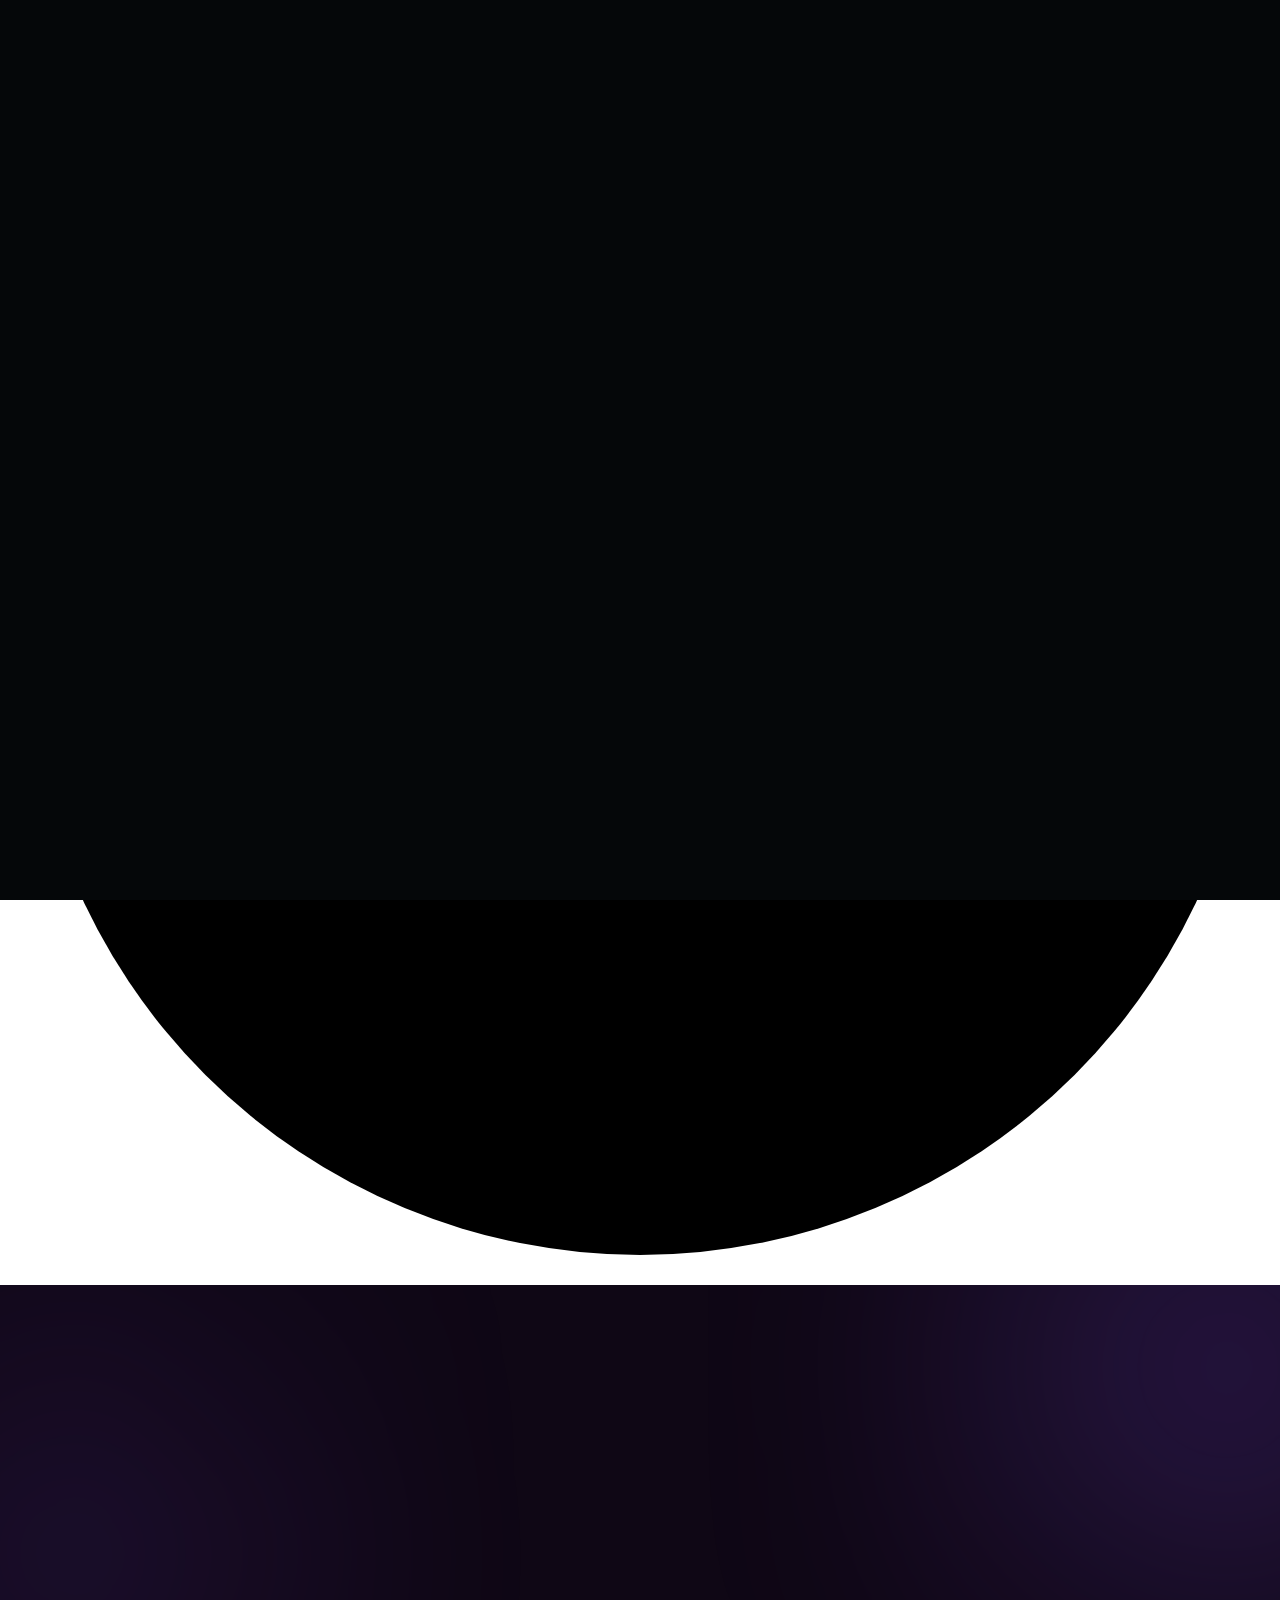
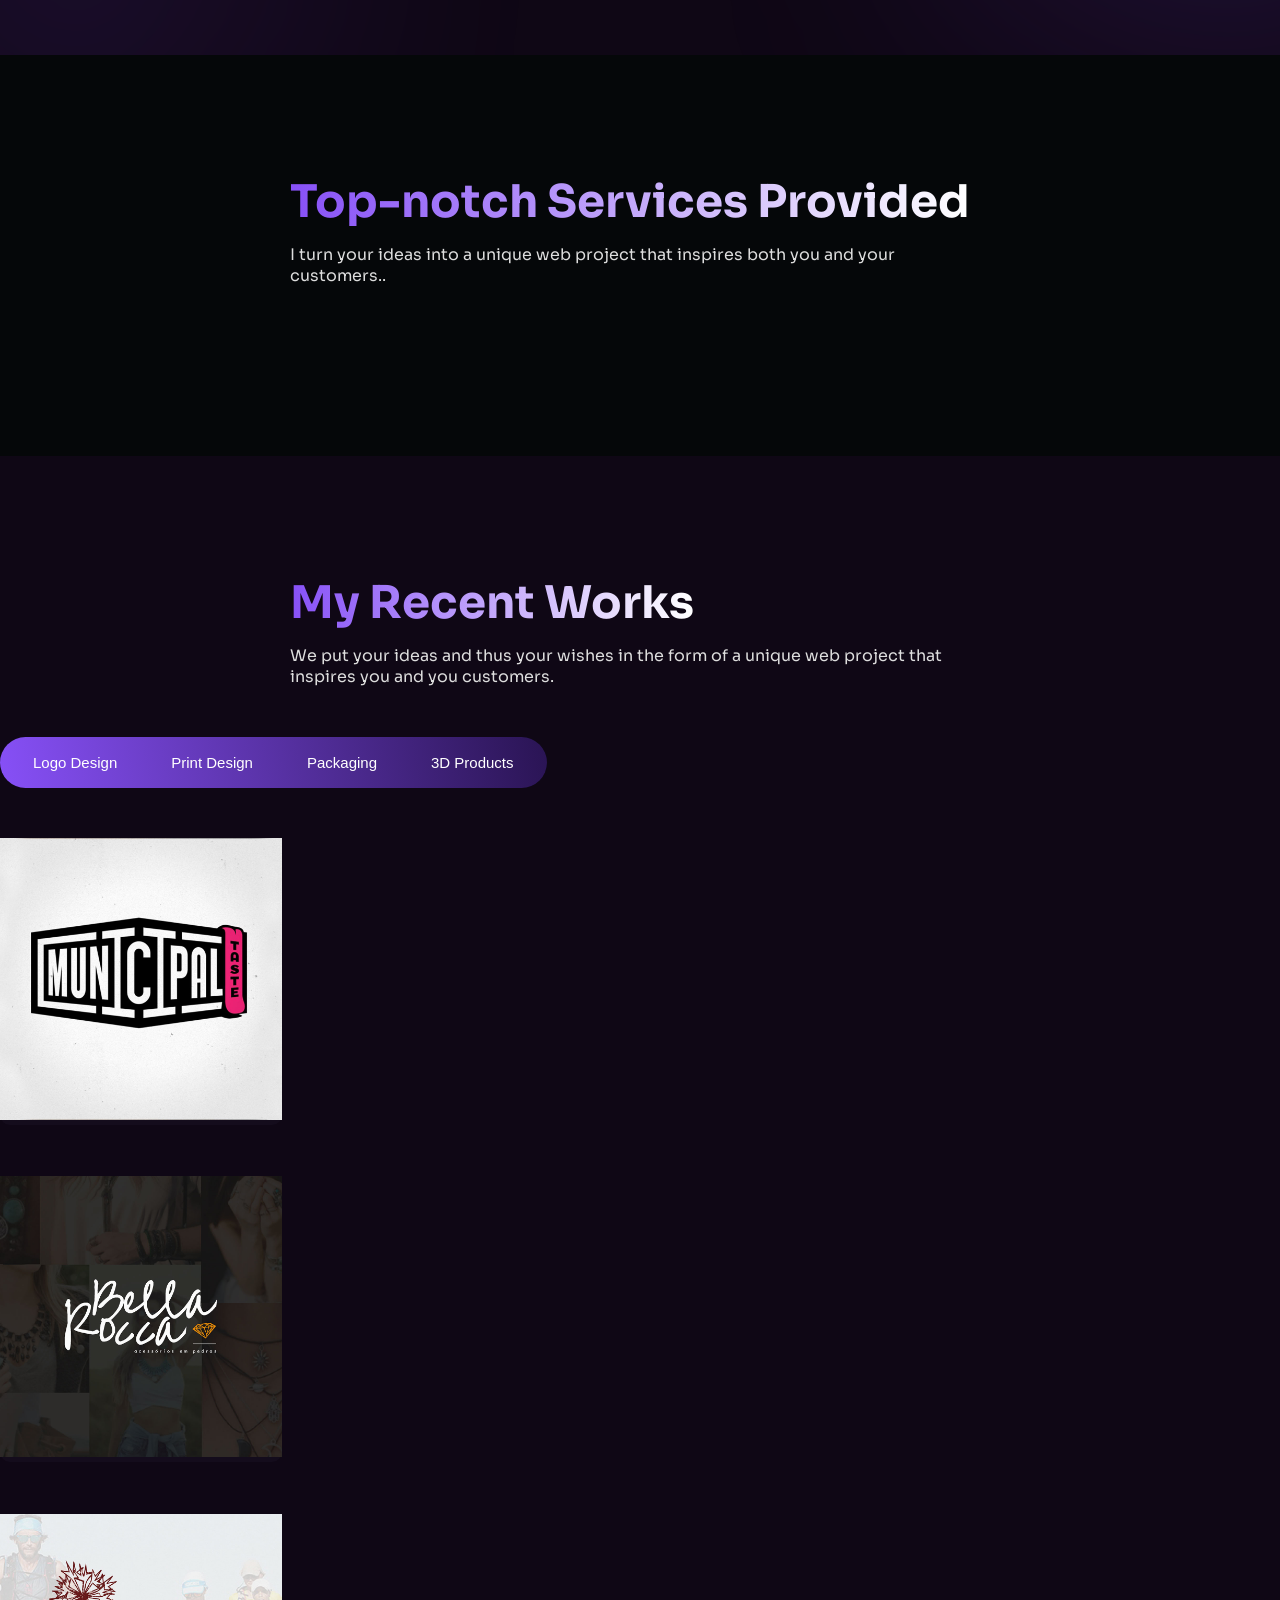
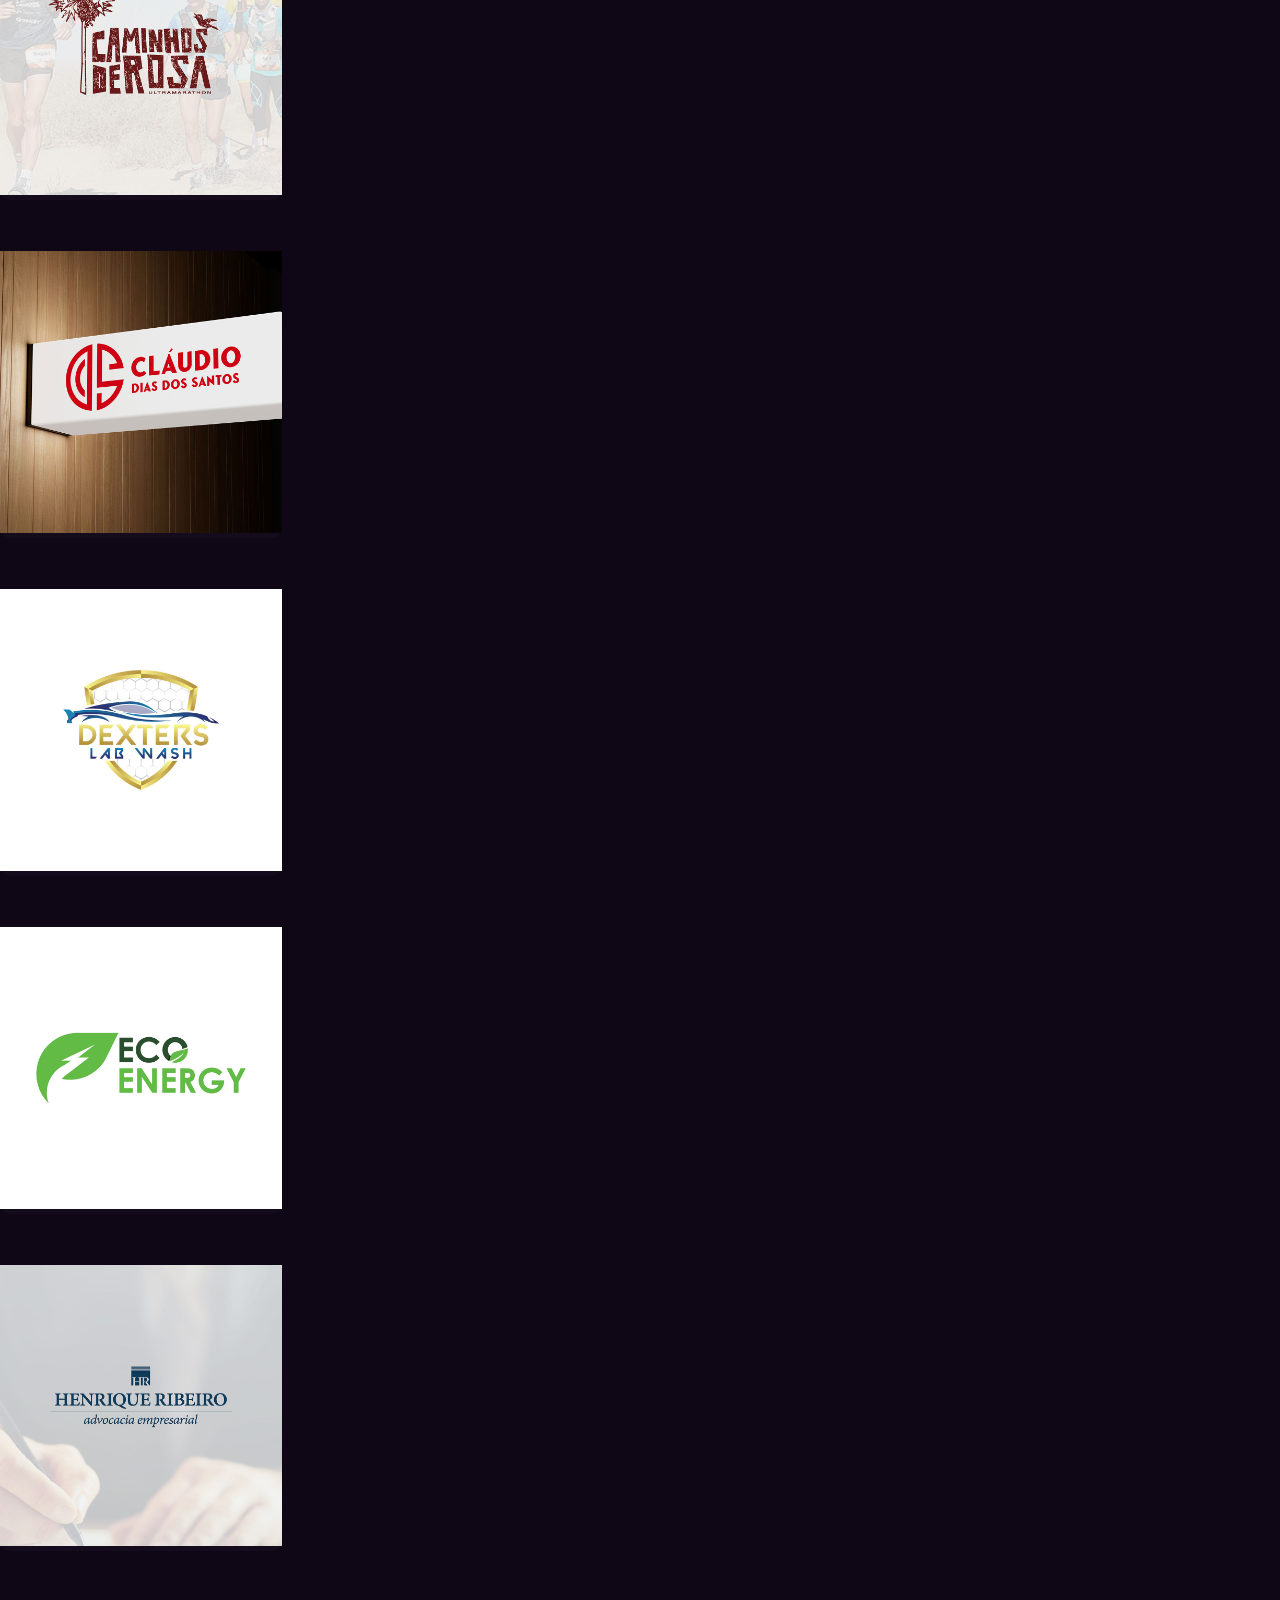
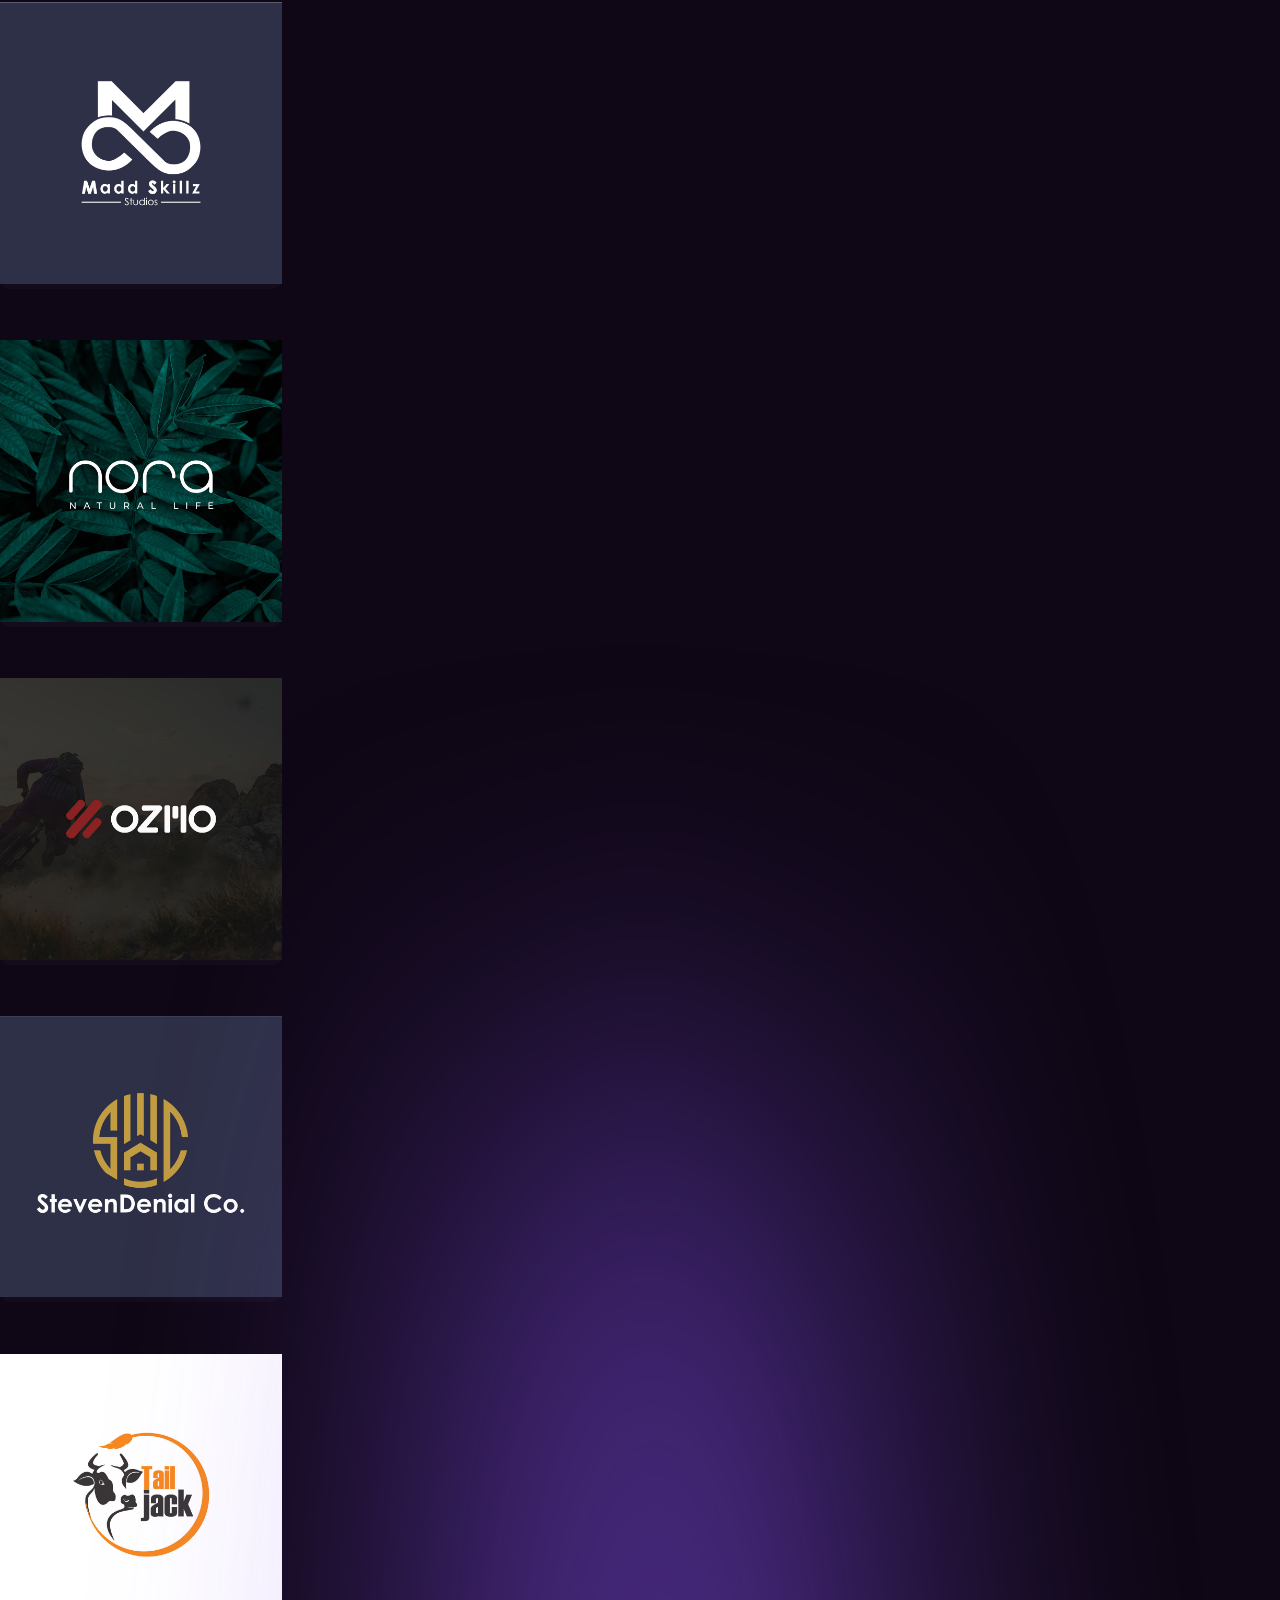
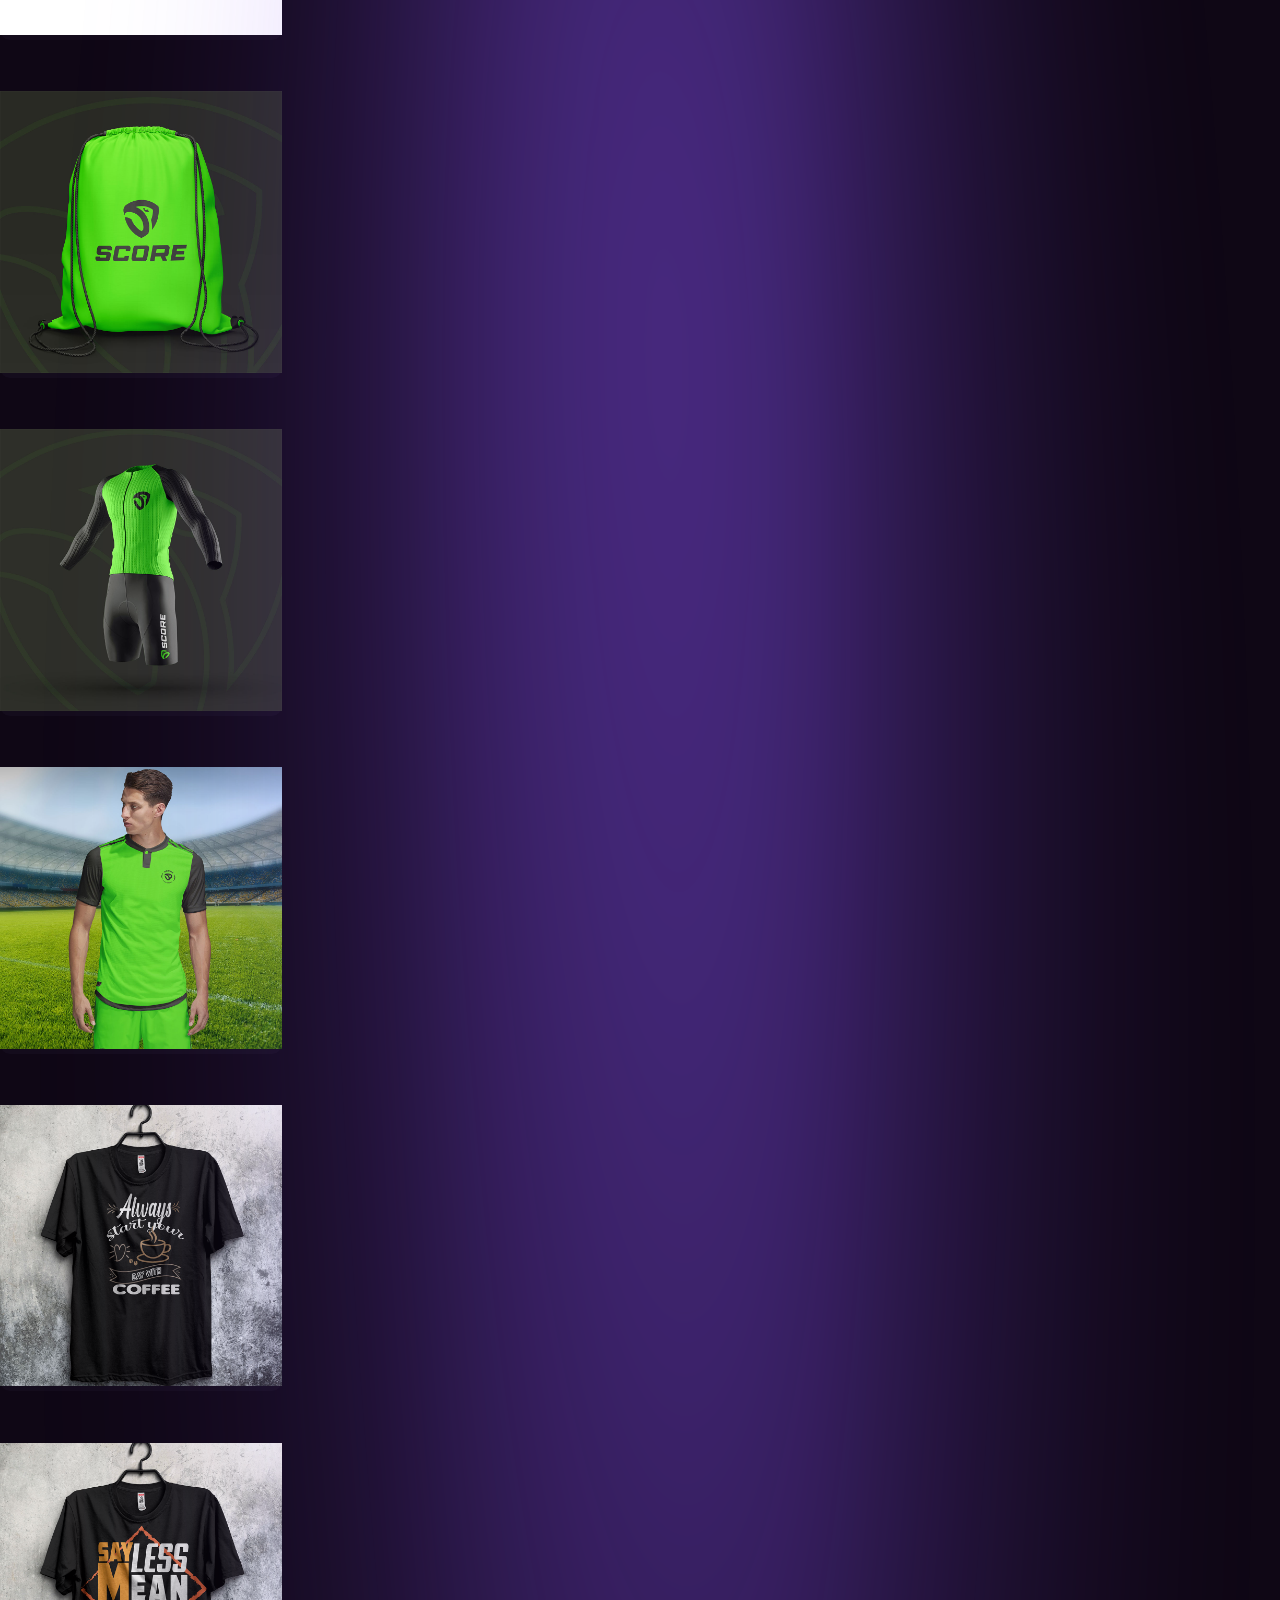
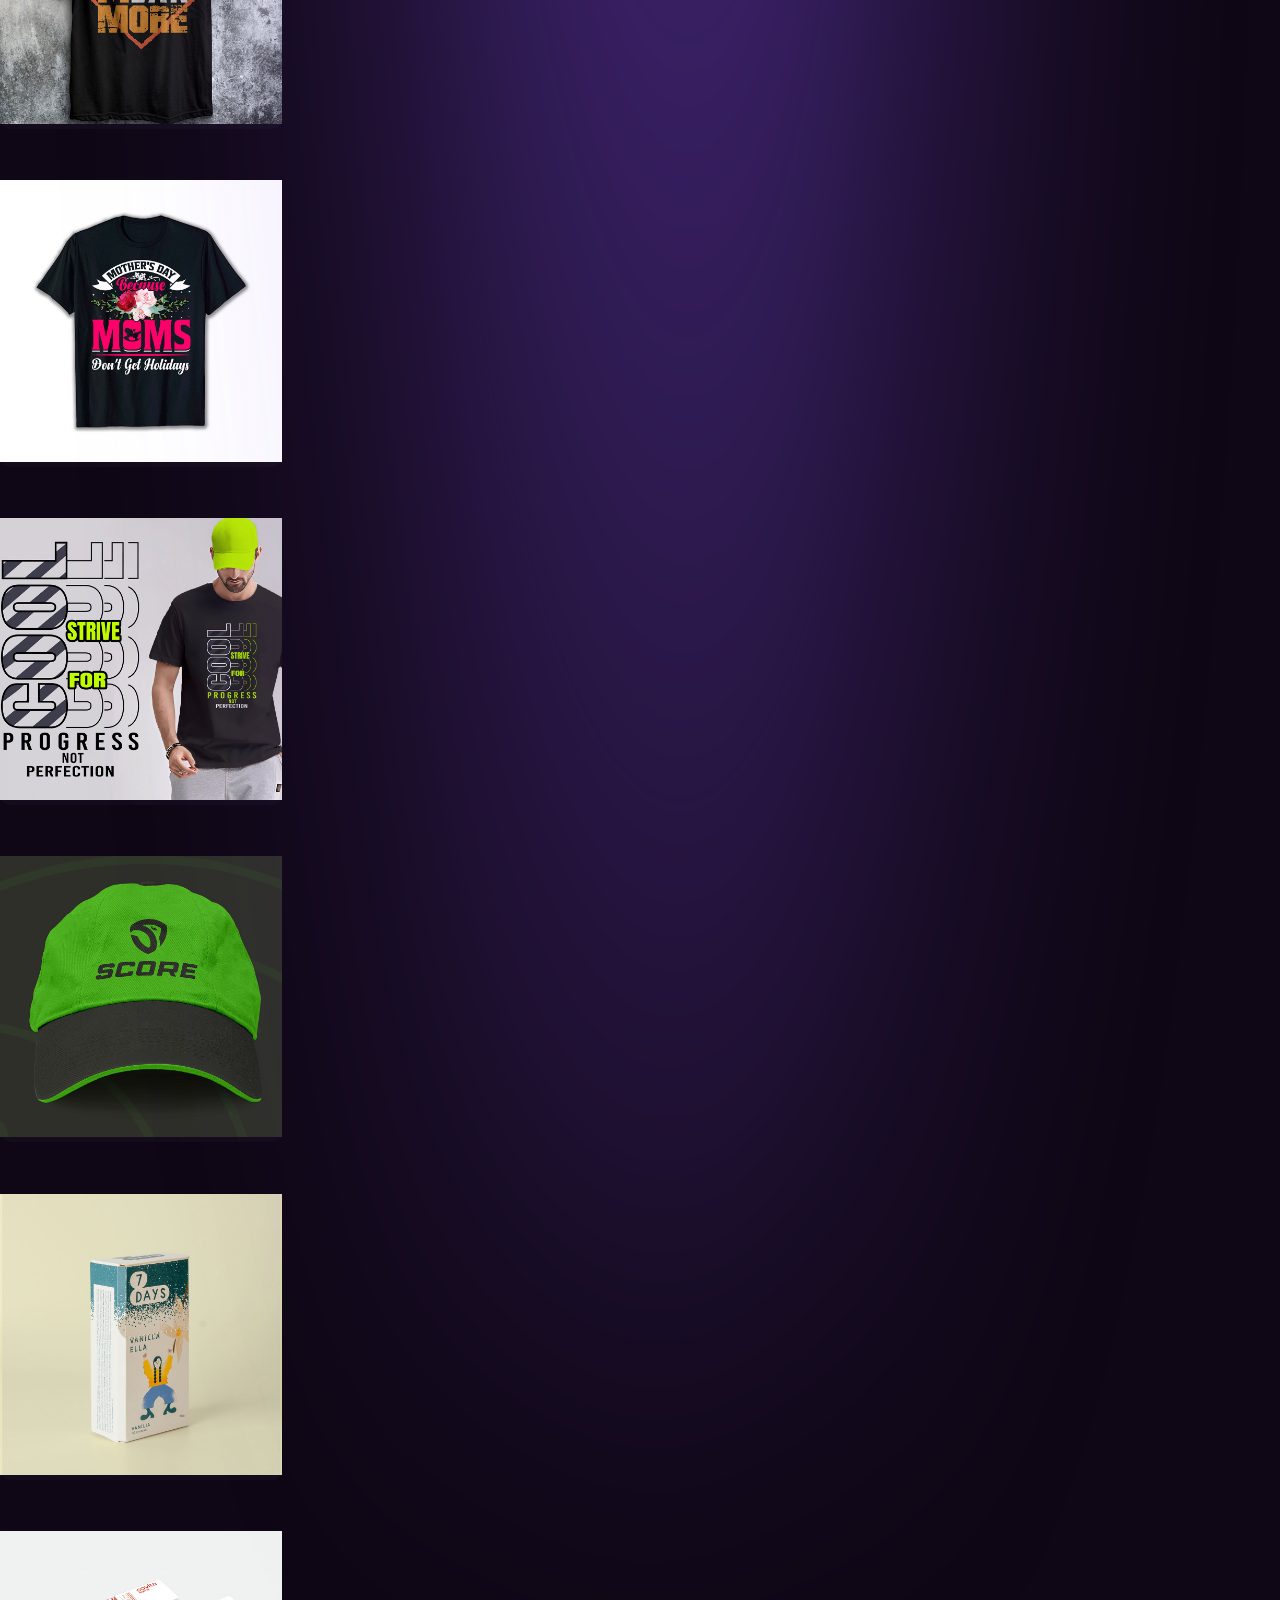
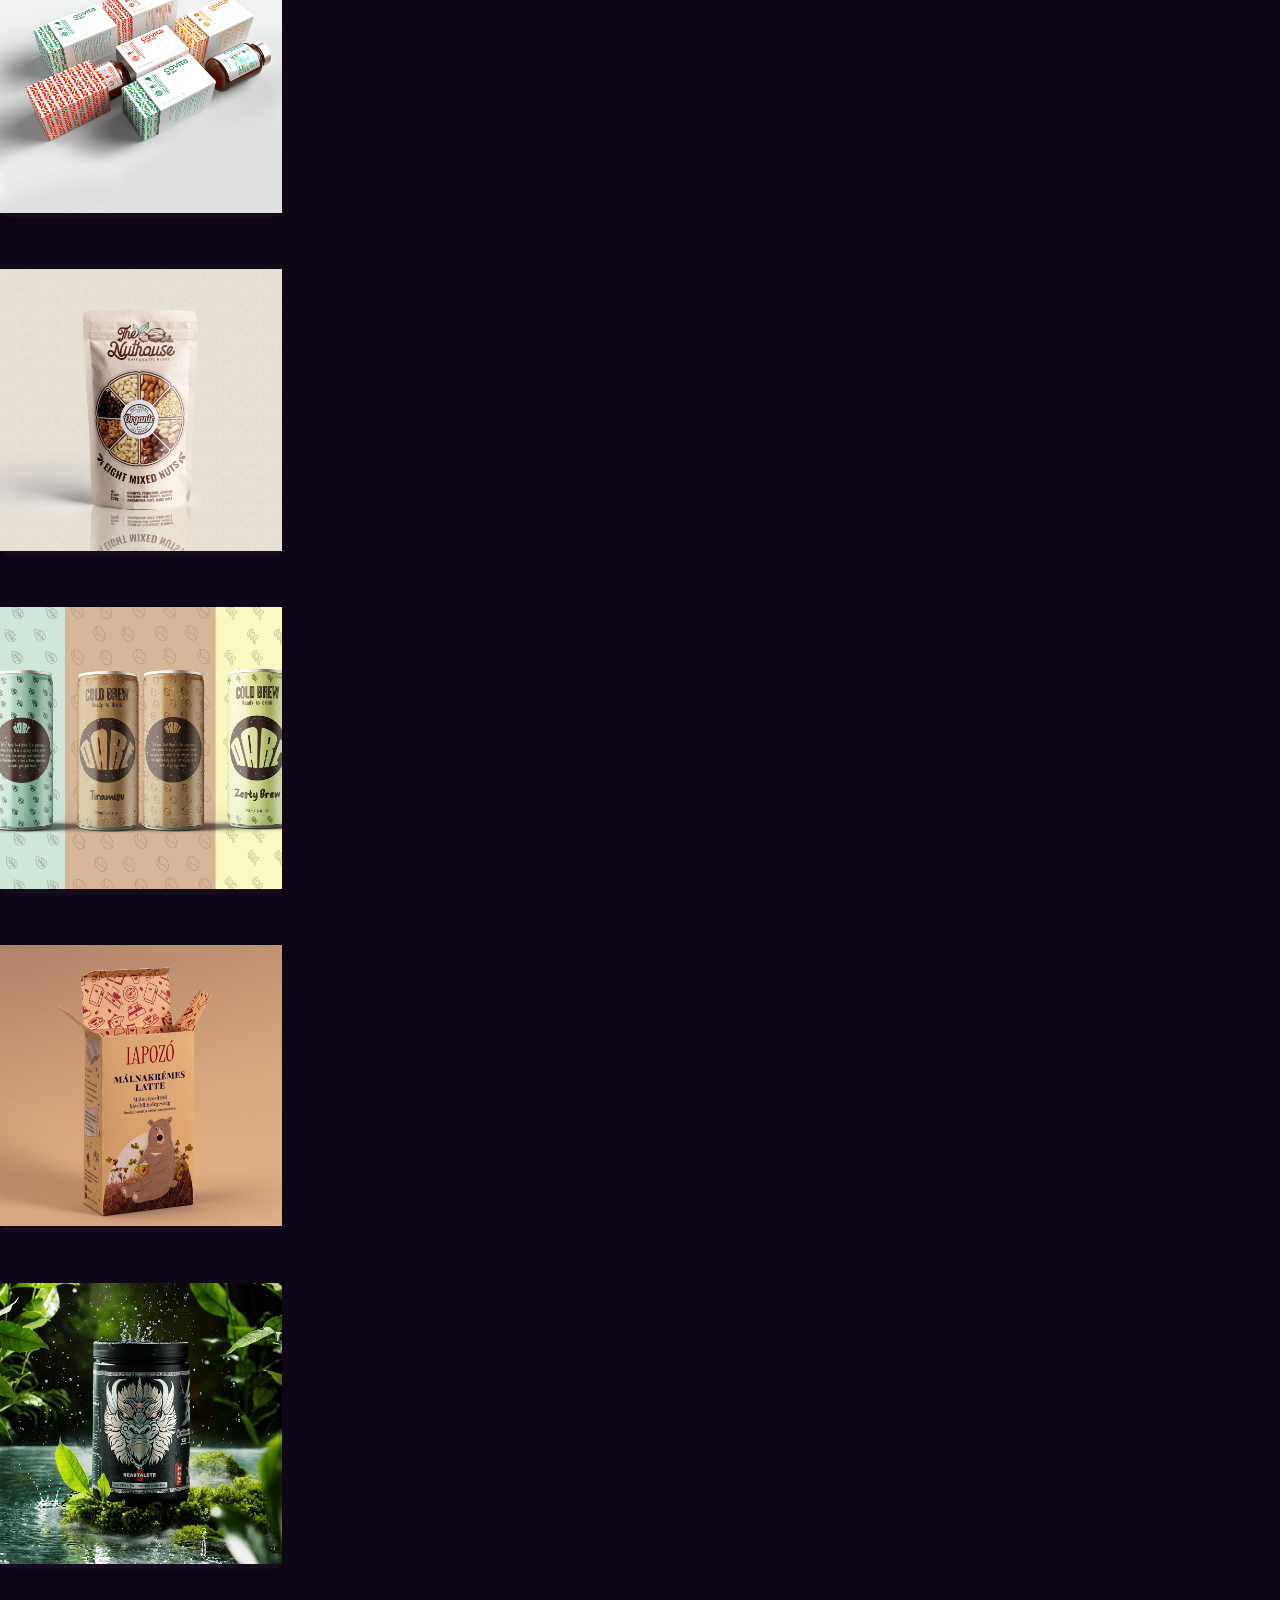
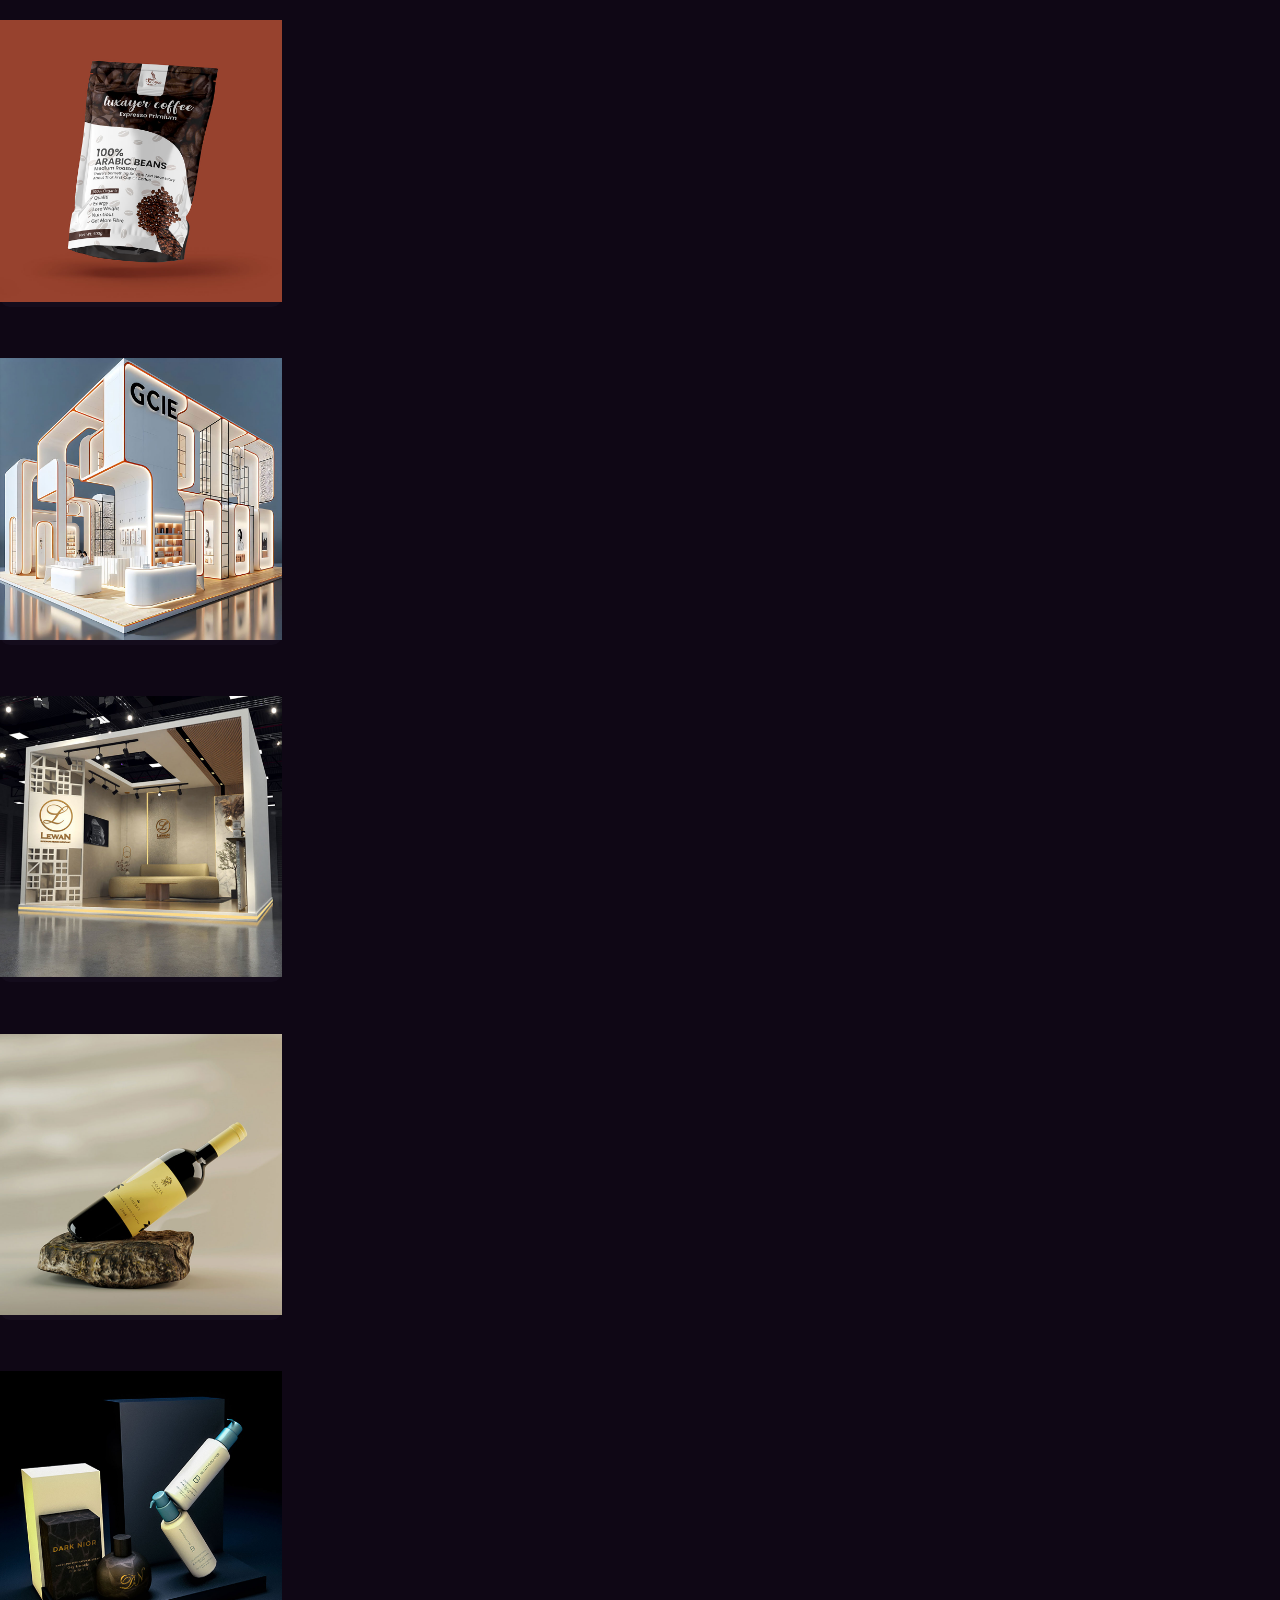
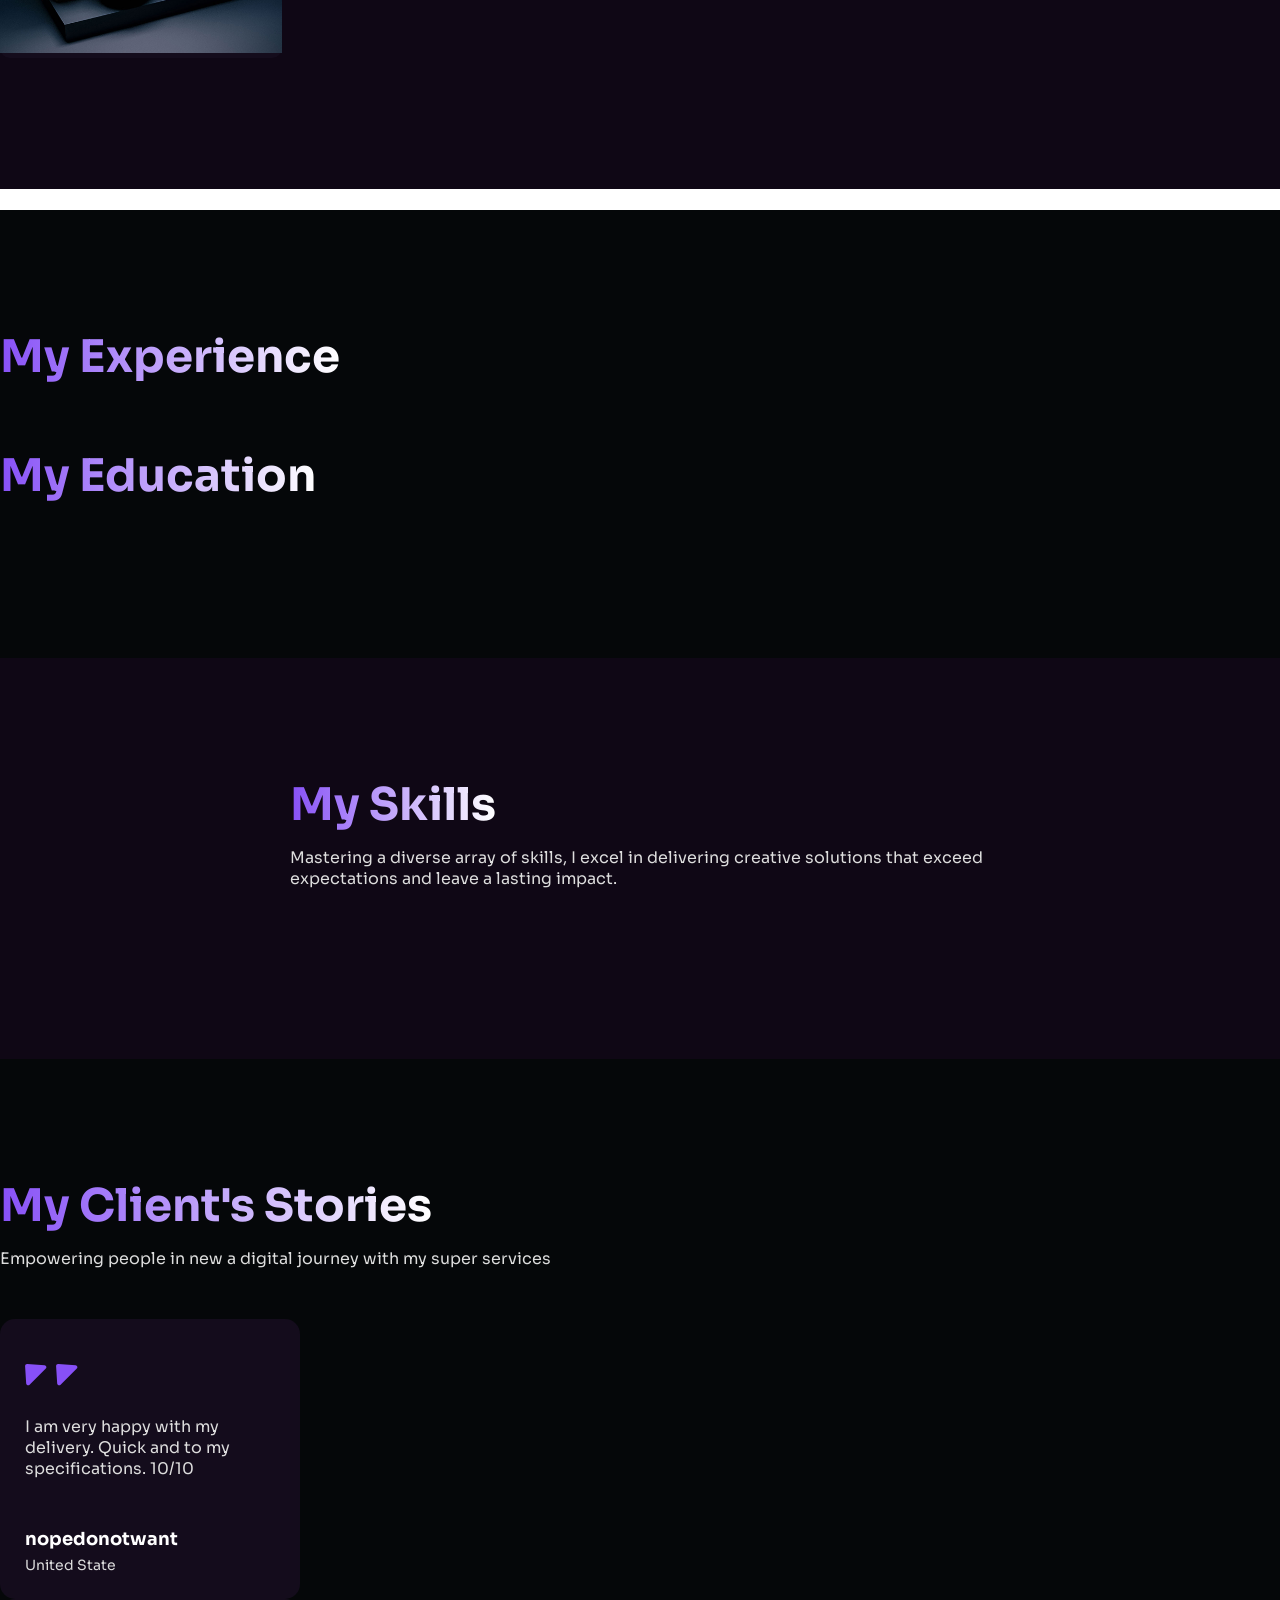
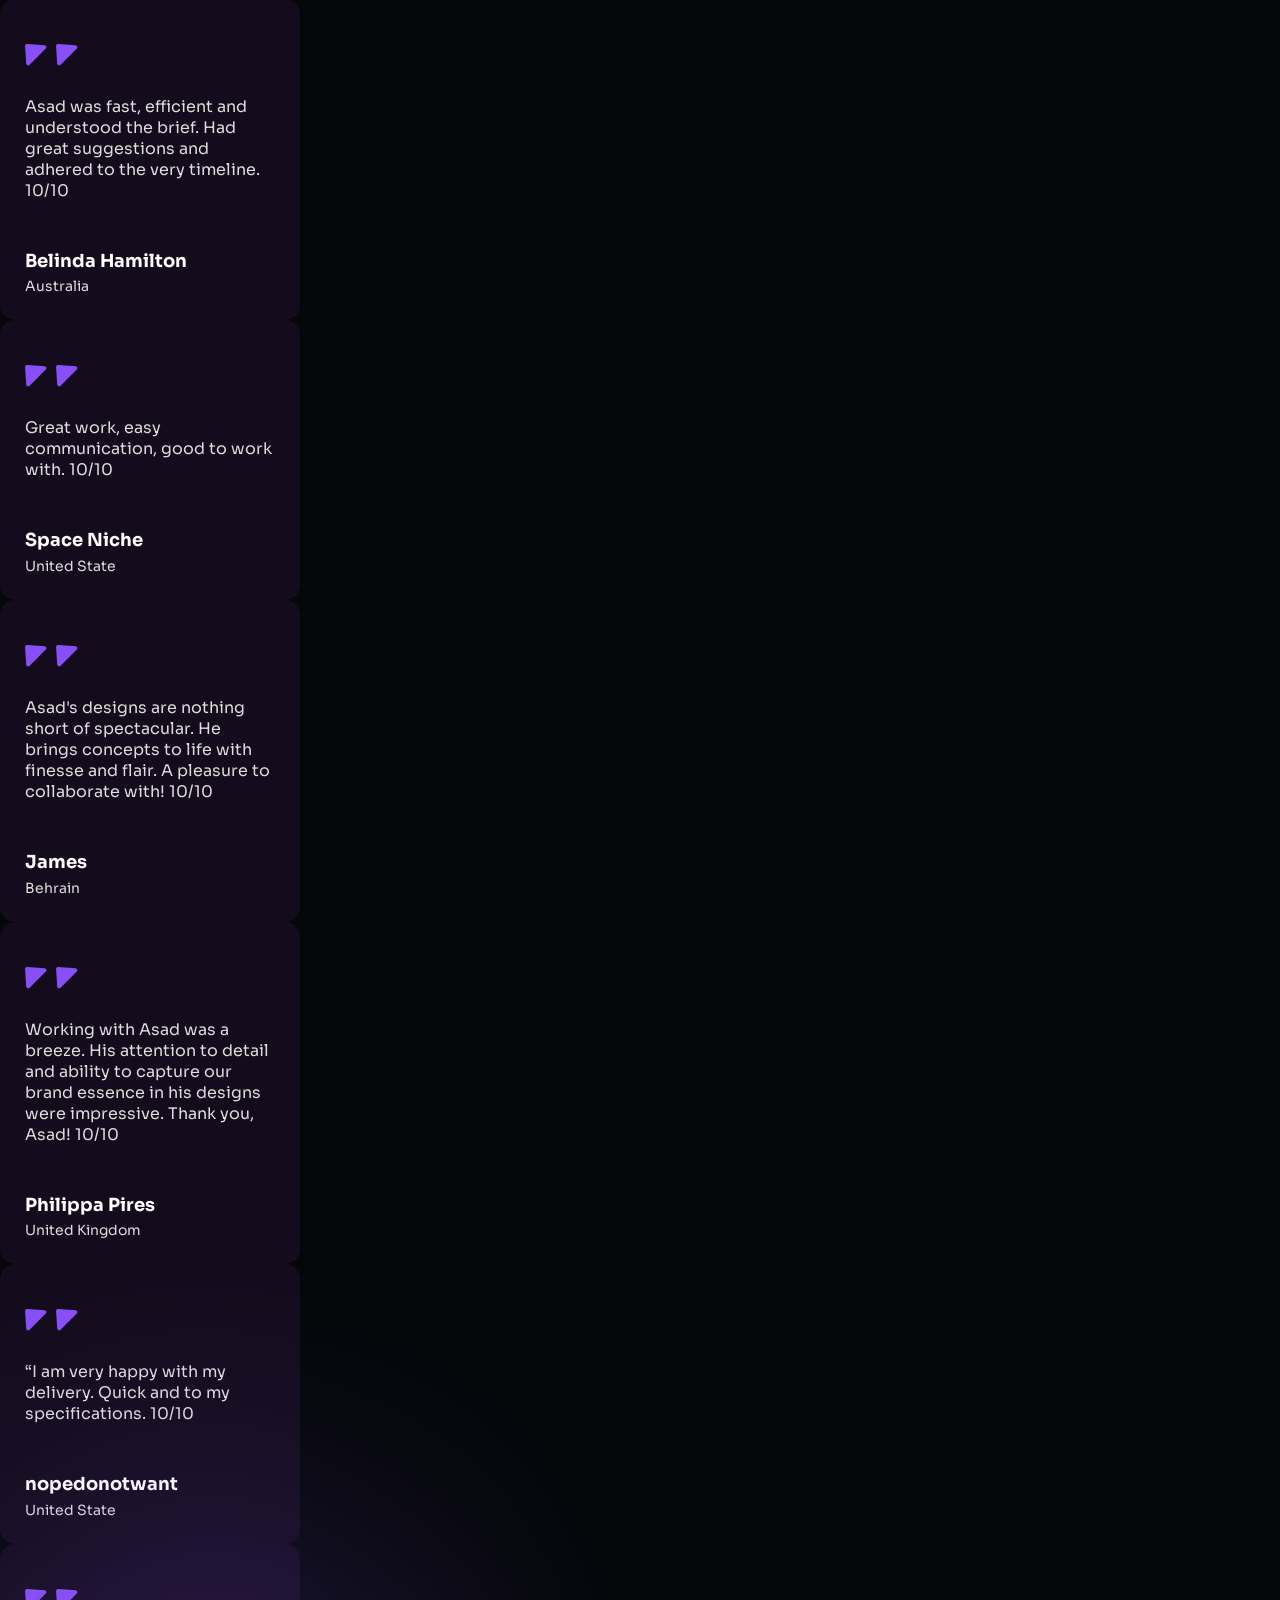
==== commit 3d328167: "geting education and experiences from json file" ====
--- a/index.html
+++ b/index.html
@@ -652,90 +652,14 @@
                         <div class="section-header wow fadeInUp" data-wow-delay=".3s">
                             <h2 class="section-title">My Experience</h2>
                         </div>
-
-                        <div class="resume-widget">
-                            <div class="resume-item wow fadeInLeft" data-wow-delay=".4s">
-                                <div class="time">
-                                    Jan 2018 - Jun 2019
-                                </div>
-                                <h3 class="resume-title">Graphic Designer</h3>
-                                <div class="institute">
-                                    ArtBoxbyNaba, Lahore, Pakistan
-                                </div>
-                            </div>
-                            <div class="resume-item wow fadeInLeft" data-wow-delay=".5s">
-                                <div class="time">
-                                    Apr 2020 - Mar 2022
-                                </div>
-                                <h3 class="resume-title">Packaging Designer</h3>
-                                <div class="institute">
-                                    We Custom Boxes, Lahore, Pakistan
-                                </div>
-                            </div>
-                            <div class="resume-item wow fadeInLeft" data-wow-delay=".6s">
-                                <div class="time">
-                                    Apr 2019 - Present
-                                </div>
-                                <h3 class="resume-title">Freelance Graphic Designer</h3>
-                                <div class="institute">
-                                    Fiverr, Upwork
-                                </div>
-                            </div>
-                            <div class="resume-item wow fadeInLeft" data-wow-delay=".7s">
-                                <div class="time">
-                                    Mar 2016 - July 2016
-                                </div>
-                                <h3 class="resume-title">Junior Graphics Designer</h3>
-                                <div class="institute">
-                                    Coresolutionsandservices, Lahore, Pakistan
-                                </div>
-                            </div>
-                        </div>
+                        <div class="resume-widget experiences"></div>
                     </div>
 
                     <div class="col-md-6">
                         <div class="section-header wow fadeInUp" data-wow-delay=".4s">
                             <h2 class="section-title">My Education</h2>
                         </div>
-
-                        <div class="resume-widget">
-                            <div class="resume-item wow fadeInRight" data-wow-delay=".5s">
-                                <div class="time">
-                                    2020 - 2022
-                                </div>
-                                <h3 class="resume-title">Graphic Designer, BA</h3>
-                                <div class="institute">
-                                    Punjab University, Lahore
-                                </div>
-                            </div>
-                            <div class="resume-item wow fadeInRight" data-wow-delay=".6s">
-                                <div class="time">
-                                    2019 - 2019
-                                </div>
-                                <h3 class="resume-title">Graphic design course</h3>
-                                <div class="institute">
-                                    digiskills.pk
-                                </div>
-                            </div>
-                            <div class="resume-item wow fadeInRight" data-wow-delay=".7s">
-                                <div class="time">
-                                    2020 - 2020
-                                </div>
-                                <h3 class="resume-title">Packaging Design Course</h3>
-                                <div class="institute">
-                                    Udemy
-                                </div>
-                            </div>
-                            <div class="resume-item wow fadeInRight" data-wow-delay=".8s">
-                                <div class="time">
-                                    2021 - 2021
-                                </div>
-                                <h3 class="resume-title">3D Design Course</h3>
-                                <div class="institute">
-                                    Udemy
-                                </div>
-                            </div>
-                        </div>
+                        <div class="resume-widget education"></div>
                     </div>
                 </div>
             </div>
@@ -758,80 +682,7 @@
 
                 <div class="row">
                     <div class="col-md-12">
-                        <div class="skills-widget d-flex flex-wrap justify-content-center align-items-center">
-                            <div class="skill-item wow fadeInUp" data-wow-delay=".3s">
-                                <div class="skill-inner">
-                                    <div class="icon-box">
-                                        <img src="assets/img/icons/photoshop.svg" alt="">
-                                    </div>
-                                    <div class="number">100%</div>
-                                </div>
-                                <p>Photoshop</p>
-                            </div>
-                            <div class="skill-item wow fadeInUp" data-wow-delay=".4s">
-                                <div class="skill-inner">
-                                    <div class="icon-box">
-                                        <img src="assets/img/icons/illustrator.svg" alt="">
-                                    </div>
-                                    <div class="number">100%</div>
-                                </div>
-                                <p>Illustrator</p>
-                            </div>
-                            <div class="skill-item wow fadeInUp" data-wow-delay=".5s">
-                                <div class="skill-inner">
-                                    <div class="icon-box">
-                                        <img src="assets/img/icons/xd.svg" alt="">
-                                    </div>
-                                    <div class="number">95%</div>
-                                </div>
-                                <p>XD</p>
-                            </div>
-                            <div class="skill-item wow fadeInUp" data-wow-delay=".6s">
-                                <div class="skill-inner">
-                                    <div class="icon-box">
-                                        <img src="assets/img/icons/indesign.svg" alt="">
-                                    </div>
-                                    <div class="number">90%</div>
-                                </div>
-                                <p>InDesign</p>
-                            </div>
-                            <div class="skill-item wow fadeInUp" data-wow-delay=".8s">
-                                <div class="skill-inner">
-                                    <div class="icon-box">
-                                        <img src="assets/img/icons/priemre-pro.svg" alt="">
-                                    </div>
-                                    <div class="number">80%</div>
-                                </div>
-                                <p>Premiere Pro</p>
-                            </div>
-                            <div class="skill-item wow fadeInUp" data-wow-delay=".9s">
-                                <div class="skill-inner">
-                                    <div class="icon-box">
-                                        <img src="assets/img/icons/sketch.svg" alt="">
-                                    </div>
-                                    <div class="number">100%</div>
-                                </div>
-                                <p>Sketch</p>
-                            </div>
-                            <div class="skill-item wow fadeInUp" data-wow-delay="1s">
-                                <div class="skill-inner">
-                                    <div class="icon-box">
-                                        <img src="assets/img/icons/figma.svg" alt="">
-                                    </div>
-                                    <div class="number">90%</div>
-                                </div>
-                                <p>Figma</p>
-                            </div>
-                            <div class="skill-item wow fadeInUp" data-wow-delay="1.1s">
-                                <div class="skill-inner">
-                                    <div class="icon-box">
-                                        <img src="assets/img/icons/blender.svg" alt="">
-                                    </div>
-                                    <div class="number">90%</div>
-                                </div>
-                                <p>Blender</p>
-                            </div>
-                        </div>
+                        <div class="skills-widget d-flex flex-wrap justify-content-center align-items-center"></div>
                     </div>
                 </div>
             </div>
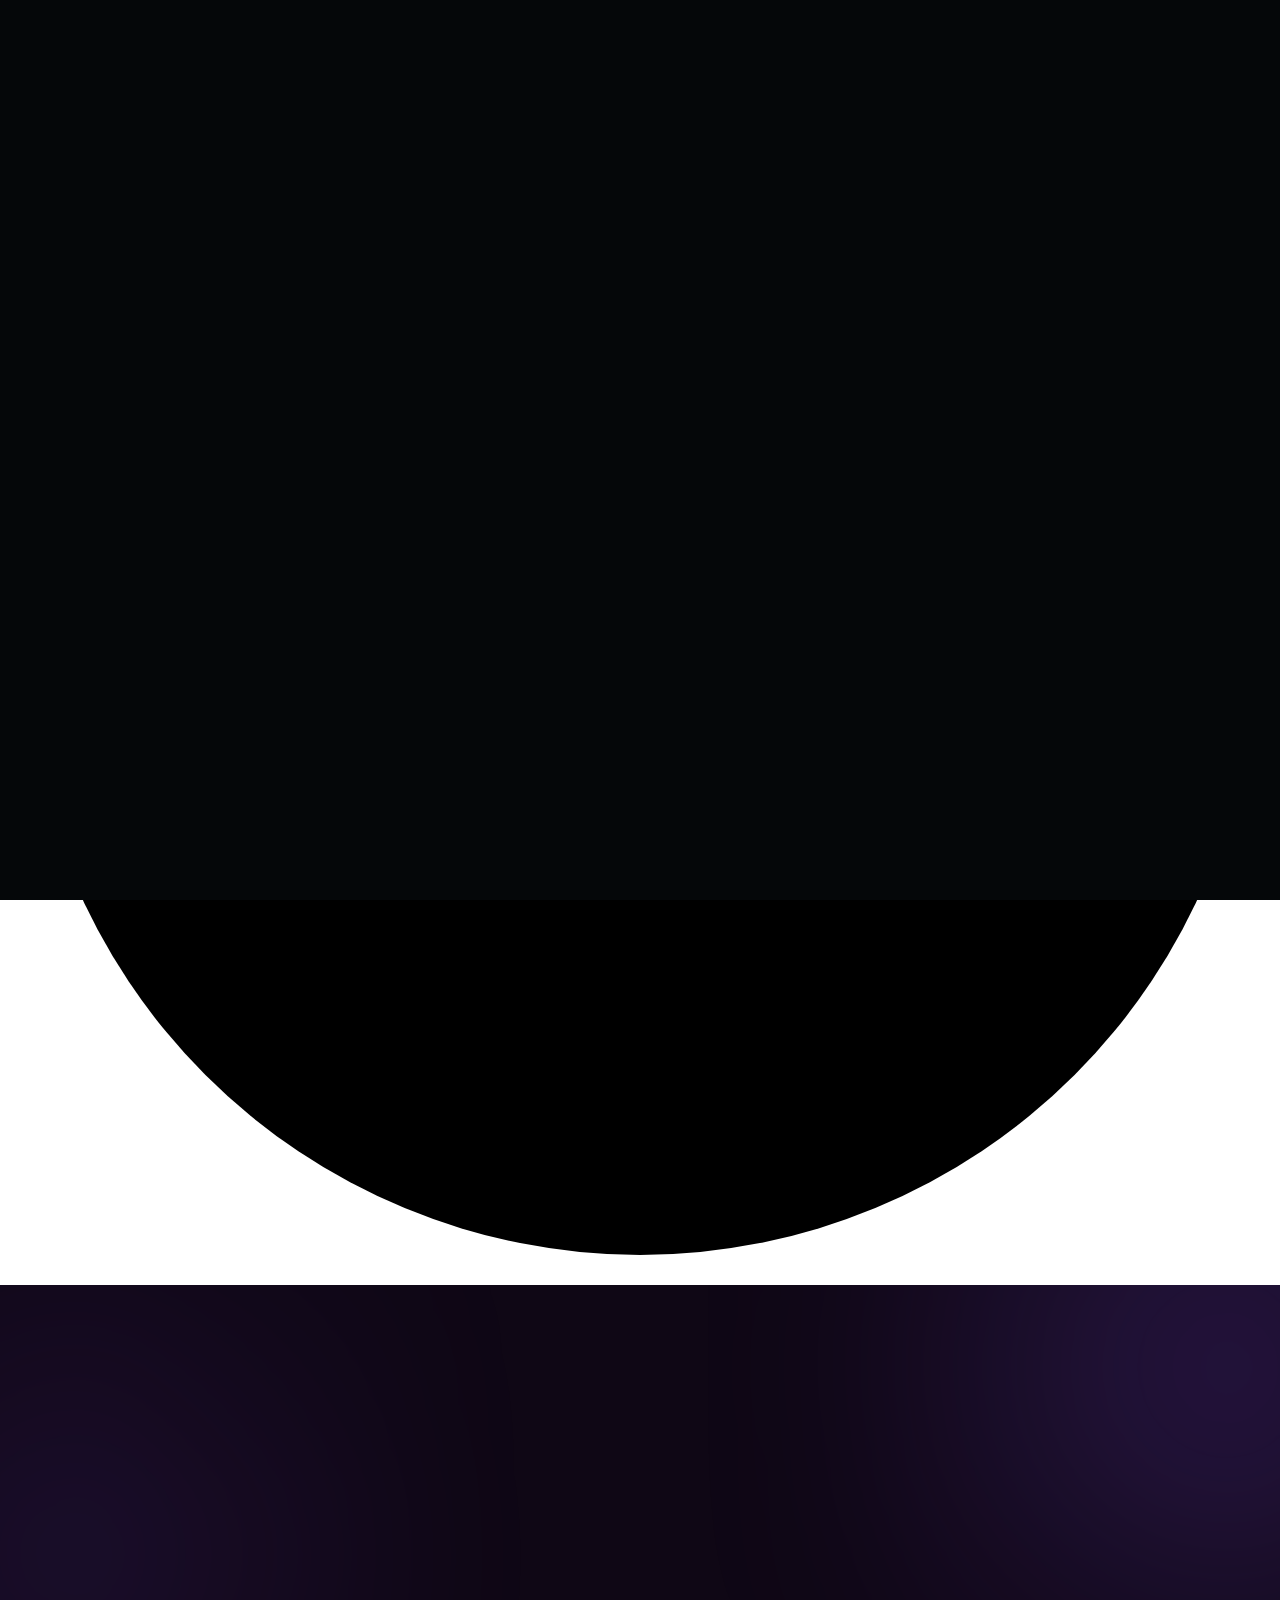
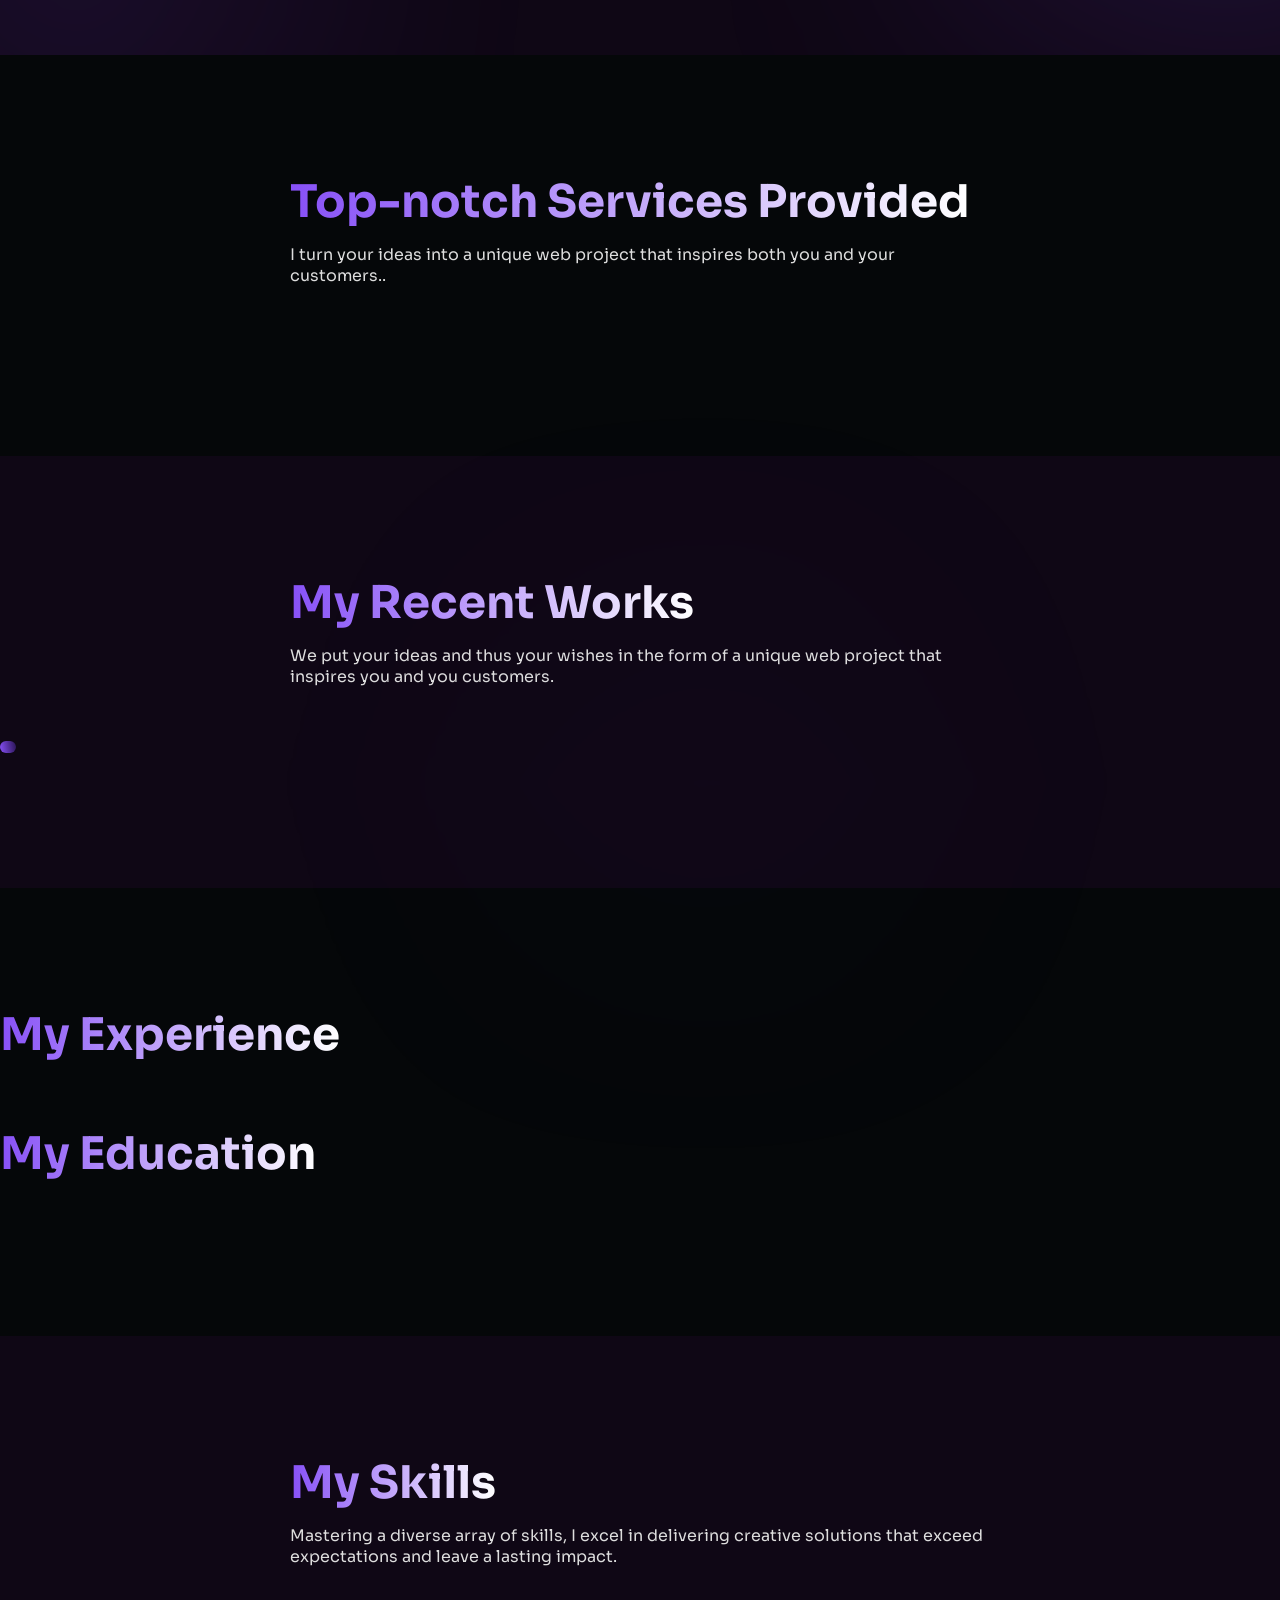
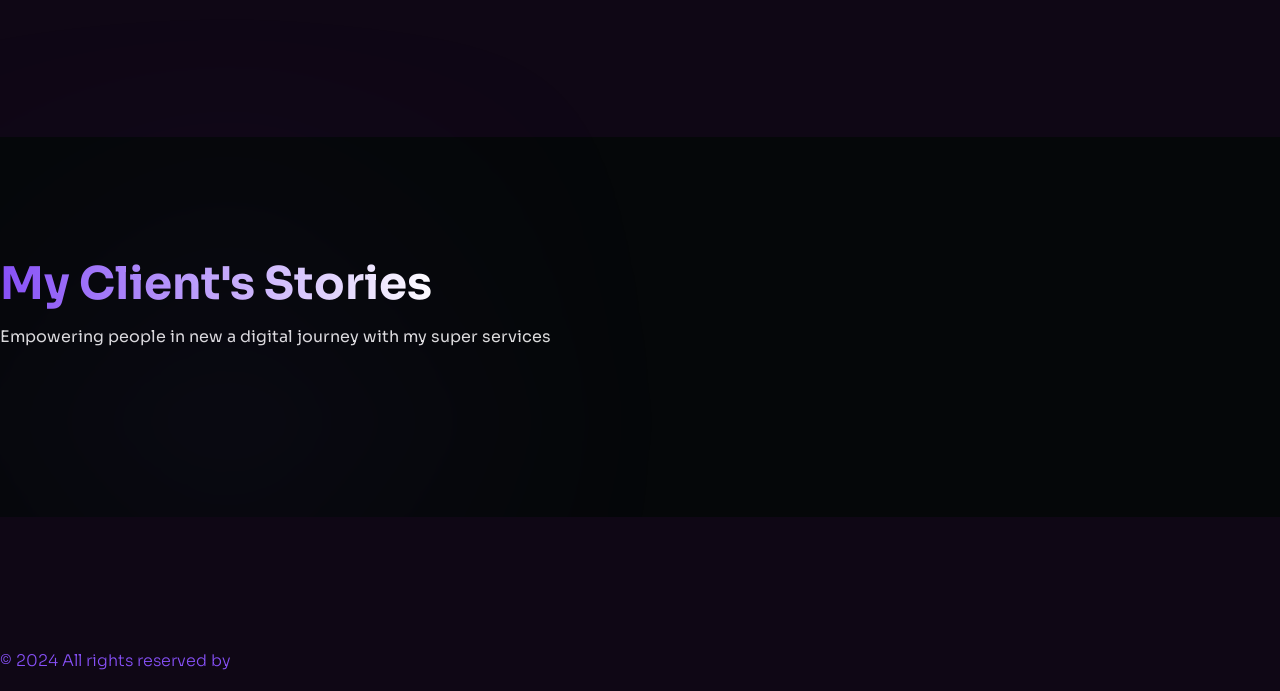
==== commit 2c846fee: "made improvements overall and made the portfolio section generic (still in works)" ====
--- a/index.html
+++ b/index.html
@@ -32,7 +32,6 @@
 </head>
 
 <body>
-
     <!-- Preloader Area Start -->
     <div class="preloader">
         <svg viewBox="0 0 1000 1000" preserveAspectRatio="none">
@@ -53,7 +52,6 @@
     </div>
     <!-- Preloader Area End -->
 
-
     <!-- start: Back To Top -->
     <div class="progress-wrap" id="scrollUp">
         <svg class="progress-circle svg-content" width="100%" height="100%" viewBox="-1 -1 102 102">
@@ -82,14 +80,7 @@
 
                     <div class="header-menu">
                         <nav>
-                            <ul>
-                                <li><a href="#services-section">Services</a></li>
-                                <li><a href="#works-section">Works</a></li>
-                                <li><a href="#resume-section">Resume</a></li>
-                                <li><a href="#skills-section">Skills</a></li>
-                                <li><a href="#testimonials-section">Testimonials</a></li>
-                                <!-- <li><a href="#contact-section">Contact</a></li> -->
-                            </ul>
+                            <ul class="navigational-links"></ul>
                         </nav>
                     </div>
 
@@ -128,14 +119,7 @@
 
                     <div class="header-menu">
                         <nav>
-                            <ul>
-                                <li><a href="#services-section">Services</a></li>
-                                <li><a href="#works-section">Works</a></li>
-                                <li><a href="#resume-section">Resume</a></li>
-                                <li><a href="#skills-section">Skills</a></li>
-                                <li><a href="#testimonials-section">Testimonials</a></li>
-                                <!-- <li><a href="#contact-section">Contact</a></li> -->
-                            </ul>
+                            <ul class="navigational-links"></ul>
                         </nav>
                     </div>
 
@@ -202,8 +186,6 @@
         </section>
         <!-- SERVICES SECTION END -->
 
-
-
         <!-- PORTFOLIO SECTION START -->
         <section class="portfolio-section" id="works-section">
             <div class="container">
@@ -221,11 +203,6 @@
                     <div class="col-md-12">
                         <div class="portfolio-filter text-center wow fadeInUp" data-wow-delay=".5s">
                             <div class="button-group filter-button-group">
-                                <!-- <button data-filter="*" class="active">All</button> -->
-                                <button data-filter=".logodesign" class="active">Logo Design</button>
-                                <button data-filter=".printdesign">Print Design</button>
-                                <button data-filter=".packaging">Packaging</button>
-                                <button data-filter=".3dmodeling">3D Products</button>
                                 <div class="active-bg"></div>
                             </div>
                         </div>
@@ -233,416 +210,16 @@
                         <div class="portfolio-box wow fadeInUp" data-wow-delay=".6s">
                             <div class="portfolio-sizer"></div>
                             <div class="gutter-sizer"></div>
-
-                            <!--Logo Portfolio Section-->
-                            <div class="row">
-                                <div class="col-3 portfolio-item logodesign">
-                                    <div class="image-box">
-                                        <img src="assets/img/portfolio/Logos/airship-Muni-Logo.jpg" alt="">
-                                    </div>
-                                    <div class="content-box">
-                                        <h3 class="portfolio-title">airship Muni Logo</h3>
-                                        <!-- <p>Cosmetic company logo design</p> -->
-                                        <i class="flaticon-up-right-arrow"></i>
-                                        <button data-mfp-src="#portfolio-wrapper"
-                                            class="portfolio-link modal-popup"></button>
-                                    </div>
-                                </div>
-                                <div class="col-3 portfolio-item logodesign">
-                                    <div class="image-box">
-                                        <img src="assets/img/portfolio/Logos/Bella-Rocca.jpg" alt="">
-                                    </div>
-                                    <div class="content-box">
-                                        <h3 class="portfolio-title">Bella Rocca</h3>
-                                        <!-- <p>Cosmetic company logo design</p> -->
-                                        <i class="flaticon-up-right-arrow"></i>
-                                        <button data-mfp-src="#portfolio-wrapper"
-                                            class="portfolio-link modal-popup"></button>
-                                    </div>
-                                </div>
-                                <div class="col-3 portfolio-item logodesign">
-                                    <div class="image-box">
-                                        <img src="assets/img/portfolio/Logos/Caminhos-Derosa-logo.jpg" alt="">
-                                    </div>
-                                    <div class="content-box">
-                                        <h3 class="portfolio-title">Caminhos Derosa Logo</h3>
-                                        <!-- <p>Cosmetic company logo design</p> -->
-                                        <i class="flaticon-up-right-arrow"></i>
-                                        <button data-mfp-src="#portfolio-wrapper"
-                                            class="portfolio-link modal-popup"></button>
-                                    </div>
-                                </div>
-                                <div class="col-3 portfolio-item logodesign">
-                                    <div class="image-box">
-                                        <img src="assets/img/portfolio/Logos/Claudio-logo.jpg" alt="">
-                                    </div>
-                                    <div class="content-box">
-                                        <h3 class="portfolio-title">Claudio Logo</h3>
-                                        <!-- <p>Logo design for a coffee shop.</p>-->
-                                        <i class="flaticon-up-right-arrow"></i>
-                                        <button data-mfp-src="#portfolio-wrapper"
-                                            class="portfolio-link modal-popup"></button>
-                                    </div>
-                                </div>
-                                <div class="col-3 portfolio-item logodesign">
-                                    <div class="image-box">
-                                        <img src="assets/img/portfolio/Logos/dexters-lab-wash.jpg" alt="">
-                                    </div>
-                                    <div class="content-box">
-                                        <h3 class="portfolio-title">Dexter Lab Wash</h3>
-                                        <!-- <p>Logo design for a coffee shop.</p>-->
-                                        <i class="flaticon-up-right-arrow"></i>
-                                        <button data-mfp-src="#portfolio-wrapper"
-                                            class="portfolio-link modal-popup"></button>
-                                    </div>
-                                </div>
-                                <div class="col-3 portfolio-item logodesign">
-                                    <div class="image-box">
-                                        <img src="assets/img/portfolio/Logos/eco-energy.jpg" alt="">
-                                    </div>
-                                    <div class="content-box">
-                                        <h3 class="portfolio-title">Eco Energy</h3>
-                                        <!-- <p>Logo design for a coffee shop.</p>-->
-                                        <i class="flaticon-up-right-arrow"></i>
-                                        <button data-mfp-src="#portfolio-wrapper"
-                                            class="portfolio-link modal-popup"></button>
-                                    </div>
-                                </div>
-                                <div class="col-3 portfolio-item logodesign">
-                                    <div class="image-box">
-                                        <img src="assets/img/portfolio/Logos/Henrique-Riberio-Logo.jpg" alt="">
-                                    </div>
-                                    <div class="content-box">
-                                        <h3 class="portfolio-title">Henrique Riberio Logo</h3>
-                                        <!-- <p>Logo design for a coffee shop.</p>-->
-                                        <i class="flaticon-up-right-arrow"></i>
-                                        <button data-mfp-src="#portfolio-wrapper"
-                                            class="portfolio-link modal-popup"></button>
-                                    </div>
-                                </div>
-                                <div class="col-3 portfolio-item logodesign">
-                                    <div class="image-box">
-                                        <img src="assets/img/portfolio/Logos/madd-skillz-studio.jpg" alt="">
-                                    </div>
-                                    <div class="content-box">
-                                        <h3 class="portfolio-title">Madd Skillz Studio</h3>
-                                        <!-- <p>Logo design for a coffee shop.</p>-->
-                                        <i class="flaticon-up-right-arrow"></i>
-                                        <button data-mfp-src="#portfolio-wrapper"
-                                            class="portfolio-link modal-popup"></button>
-                                    </div>
-                                </div>
-                                <div class="col-3 portfolio-item logodesign">
-                                    <div class="image-box">
-                                        <img src="assets/img/portfolio/Logos/Nora-Logo.jpg" alt="">
-                                    </div>
-                                    <div class="content-box">
-                                        <h3 class="portfolio-title">Nora</h3>
-                                        <!-- <p>Logo design for a coffee shop.</p>-->
-                                        <i class="flaticon-up-right-arrow"></i>
-                                        <button data-mfp-src="#portfolio-wrapper"
-                                            class="portfolio-link modal-popup"></button>
-                                    </div>
-                                </div>
-                                <div class="col-3 portfolio-item logodesign">
-                                    <div class="image-box">
-                                        <img src="assets/img/portfolio/Logos/ozmo-logo.jpg" alt="">
-                                    </div>
-                                    <div class="content-box">
-                                        <h3 class="portfolio-title">Ozmo</h3>
-                                        <!-- <p>Logo design for a coffee shop.</p>-->
-                                        <i class="flaticon-up-right-arrow"></i>
-                                        <button data-mfp-src="#portfolio-wrapper"
-                                            class="portfolio-link modal-popup"></button>
-                                    </div>
-                                </div>
-                                <div class="col-3 portfolio-item logodesign">
-                                    <div class="image-box">
-                                        <img src="assets/img/portfolio/Logos/stevendenial-Co.jpg" alt="">
-                                    </div>
-                                    <div class="content-box">
-                                        <h3 class="portfolio-title">Steven Denial Co.</h3>
-                                        <!-- <p>Logo design for a coffee shop.</p>-->
-                                        <i class="flaticon-up-right-arrow"></i>
-                                        <button data-mfp-src="#portfolio-wrapper"
-                                            class="portfolio-link modal-popup"></button>
-                                    </div>
-                                </div>
-                                <div class="col-3 portfolio-item logodesign">
-                                    <div class="image-box">
-                                        <img src="assets/img/portfolio/Logos/tail-jack.jpg" alt="">
-                                    </div>
-                                    <div class="content-box">
-                                        <h3 class="portfolio-title">Tail Jack/h3>
-                                            <!-- <p>Logo design for a coffee shop.</p>-->
-                                            <i class="flaticon-up-right-arrow"></i>
-                                            <button data-mfp-src="#portfolio-wrapper"
-                                                class="portfolio-link modal-popup"></button>
-                                    </div>
-                                </div>
-                            </div>
-
-                            <!--Print Design Portfolio Section-->
-                            <div class="row">
-                                <div class="col-3 portfolio-item printdesign">
-                                    <div class="image-box">
-                                        <img src="assets/img/portfolio/Print Design/1.jpg" alt="">
-                                    </div>
-                                    <div class="content-box">
-                                        <h3 class="portfolio-title">Sports Bag</h3>
-                                        <!-- <p>Logo design for a coffee shop.</p>-->
-                                        <i class="flaticon-up-right-arrow"></i>
-                                        <button data-mfp-src="#portfolio-wrapper"
-                                            class="portfolio-link modal-popup"></button>
-                                    </div>
-                                </div>
-                                <div class="col-3 portfolio-item printdesign">
-                                    <div class="image-box">
-                                        <img src="assets/img/portfolio/Print Design/2.jpg" alt="">
-                                    </div>
-                                    <div class="content-box">
-                                        <h3 class="portfolio-title">WetSuit</h3>
-                                        <!-- <p>Logo design for a coffee shop.</p>-->
-                                        <i class="flaticon-up-right-arrow"></i>
-                                        <button data-mfp-src="#portfolio-wrapper"
-                                            class="portfolio-link modal-popup"></button>
-                                    </div>
-                                </div>
-                                <div class="col-3 portfolio-item printdesign">
-                                    <div class="image-box">
-                                        <img src="assets/img/portfolio/Print Design/3.jpg" alt="">
-                                    </div>
-                                    <div class="content-box">
-                                        <h3 class="portfolio-title">Sports Shirt</h3>
-                                        <!-- <p>Logo design for a coffee shop.</p>-->
-                                        <i class="flaticon-up-right-arrow"></i>
-                                        <button data-mfp-src="#portfolio-wrapper"
-                                            class="portfolio-link modal-popup"></button>
-                                    </div>
-                                </div>
-                                <div class="col-3 portfolio-item printdesign">
-                                    <div class="image-box">
-                                        <img src="assets/img/portfolio/Print Design/4.jpg" alt="">
-                                    </div>
-                                    <div class="content-box">
-                                        <h3 class="portfolio-title">Shirt Design</h3>
-                                        <!-- <p>Logo design for a coffee shop.</p>-->
-                                        <i class="flaticon-up-right-arrow"></i>
-                                        <button data-mfp-src="#portfolio-wrapper"
-                                            class="portfolio-link modal-popup"></button>
-                                    </div>
-                                </div>
-                                <div class="col-3 portfolio-item printdesign">
-                                    <div class="image-box">
-                                        <img src="assets/img/portfolio/Print Design/5.jpg" alt="">
-                                    </div>
-                                    <div class="content-box">
-                                        <h3 class="portfolio-title">Shirt Design</h3>
-                                        <!-- <p>Logo design for a coffee shop.</p>-->
-                                        <i class="flaticon-up-right-arrow"></i>
-                                        <button data-mfp-src="#portfolio-wrapper"
-                                            class="portfolio-link modal-popup"></button>
-                                    </div>
-                                </div>
-                                <div class="col-3 portfolio-item printdesign">
-                                    <div class="image-box">
-                                        <img src="assets/img/portfolio/Print Design/6.jpg" alt="">
-                                    </div>
-                                    <div class="content-box">
-                                        <h3 class="portfolio-title">Shirt Design</h3>
-                                        <!-- <p>Logo design for a coffee shop.</p>-->
-                                        <i class="flaticon-up-right-arrow"></i>
-                                        <button data-mfp-src="#portfolio-wrapper"
-                                            class="portfolio-link modal-popup"></button>
-                                    </div>
-                                </div>
-                                <div class="col-3 portfolio-item printdesign">
-                                    <div class="image-box">
-                                        <img src="assets/img/portfolio/Print Design/7.jpg" alt="">
-                                    </div>
-                                    <div class="content-box">
-                                        <h3 class="portfolio-title">Shirt Design</h3>
-                                        <!-- <p>Logo design for a coffee shop.</p>-->
-                                        <i class="flaticon-up-right-arrow"></i>
-                                        <button data-mfp-src="#portfolio-wrapper"
-                                            class="portfolio-link modal-popup"></button>
-                                    </div>
-                                </div>
-                                <div class="col-3 portfolio-item printdesign">
-                                    <div class="image-box">
-                                        <img src="assets/img/portfolio/Print Design/8.jpg" alt="">
-                                    </div>
-                                    <div class="content-box">
-                                        <h3 class="portfolio-title">Cap Design</h3>
-                                        <!-- <p>Logo design for a coffee shop.</p>-->
-                                        <i class="flaticon-up-right-arrow"></i>
-                                        <button data-mfp-src="#portfolio-wrapper"
-                                            class="portfolio-link modal-popup"></button>
-                                    </div>
-                                </div>
-                            </div>
-
-                            <!--Packaging Portfolio Section-->
-                            <div class="row">
-                                <div class="col-3 portfolio-item packaging">
-                                    <div class="image-box">
-                                        <img src="assets/img/portfolio/Packaging/1.jpg" alt="">
-                                    </div>
-                                    <div class="content-box">
-                                        <h3 class="portfolio-title">Tuck end Box</h3>
-                                        <!-- <p>Logo design for a coffee shop.</p>-->
-                                        <i class="flaticon-up-right-arrow"></i>
-                                        <button data-mfp-src="#portfolio-wrapper"
-                                            class="portfolio-link modal-popup"></button>
-                                    </div>
-                                </div>
-                                <div class="col-3 portfolio-item packaging">
-                                    <div class="image-box">
-                                        <img src="assets/img/portfolio/Packaging/2.jpg" alt="">
-                                    </div>
-                                    <div class="content-box">
-                                        <h3 class="portfolio-title">Tuck end Box</h3>
-                                        <!-- <p>Logo design for a coffee shop.</p>-->
-                                        <i class="flaticon-up-right-arrow"></i>
-                                        <button data-mfp-src="#portfolio-wrapper"
-                                            class="portfolio-link modal-popup"></button>
-                                    </div>
-                                </div>
-                                <div class="col-3 portfolio-item packaging">
-                                    <div class="image-box">
-                                        <img src="assets/img/portfolio/Packaging/3.jpg" alt="">
-                                    </div>
-                                    <div class="content-box">
-                                        <h3 class="portfolio-title">Pouch</h3>
-                                        <!-- <p>Logo design for a coffee shop.</p>-->
-                                        <i class="flaticon-up-right-arrow"></i>
-                                        <button data-mfp-src="#portfolio-wrapper"
-                                            class="portfolio-link modal-popup"></button>
-                                    </div>
-                                </div>
-                                <div class="col-3 portfolio-item packaging">
-                                    <div class="image-box">
-                                        <img src="assets/img/portfolio/Packaging/4.jpg" alt="">
-                                    </div>
-                                    <div class="content-box">
-                                        <h3 class="portfolio-title">Can</h3>
-                                        <!-- <p>Logo design for a coffee shop.</p>-->
-                                        <i class="flaticon-up-right-arrow"></i>
-                                        <button data-mfp-src="#portfolio-wrapper"
-                                            class="portfolio-link modal-popup"></button>
-                                    </div>
-                                </div>
-                                <div class="col-3 portfolio-item packaging">
-                                    <div class="image-box">
-                                        <img src="assets/img/portfolio/Packaging/5.jpg" alt="">
-                                    </div>
-                                    <div class="content-box">
-                                        <h3 class="portfolio-title">Tuck end Box</h3>
-                                        <!-- <p>Logo design for a coffee shop.</p>-->
-                                        <i class="flaticon-up-right-arrow"></i>
-                                        <button data-mfp-src="#portfolio-wrapper"
-                                            class="portfolio-link modal-popup"></button>
-                                    </div>
-                                </div>
-                                <div class="col-3 portfolio-item packaging">
-                                    <div class="image-box">
-                                        <img src="assets/img/portfolio/Packaging/6.jpg" alt="">
-                                    </div>
-                                    <div class="content-box">
-                                        <h3 class="portfolio-title">Label Design</h3>
-                                        <!-- <p>Logo design for a coffee shop.</p>-->
-                                        <i class="flaticon-up-right-arrow"></i>
-                                        <button data-mfp-src="#portfolio-wrapper"
-                                            class="portfolio-link modal-popup"></button>
-                                    </div>
-                                </div>
-                                <div class="col-3 portfolio-item packaging">
-                                    <div class="image-box">
-                                        <img src="assets/img/portfolio/Packaging/7.jpg" alt="">
-                                    </div>
-                                    <div class="content-box">
-                                        <h3 class="portfolio-title">Pouch Design</h3>
-                                        <!-- <p>Logo design for a coffee shop.</p>-->
-                                        <i class="flaticon-up-right-arrow"></i>
-                                        <button data-mfp-src="#portfolio-wrapper"
-                                            class="portfolio-link modal-popup"></button>
-                                    </div>
-                                </div>
-                            </div>
-
-                            <!--3d Product Portfolio Section-->
-                            <div class="row">
-                                <div class="col-3 portfolio-item 3dmodeling">
-                                    <div class="image-box">
-                                        <img src="assets/img/portfolio/3D products/1.jpg" alt="">
-                                    </div>
-                                    <div class="content-box">
-                                        <h3 class="portfolio-title">Booth Design</h3>
-                                        <!-- <p>Logo design for a coffee shop.</p>-->
-                                        <i class="flaticon-up-right-arrow"></i>
-                                        <button data-mfp-src="#portfolio-wrapper"
-                                            class="portfolio-link modal-popup"></button>
-                                    </div>
-                                </div>
-                                <div class="col-3 portfolio-item 3dmodeling">
-                                    <div class="image-box">
-                                        <img src="assets/img/portfolio/3D products/2.jpg" alt="">
-                                    </div>
-                                    <div class="content-box">
-                                        <h3 class="portfolio-title">Booth Design</h3>
-                                        <!-- <p>Logo design for a coffee shop.</p>-->
-                                        <i class="flaticon-up-right-arrow"></i>
-                                        <button data-mfp-src="#portfolio-wrapper"
-                                            class="portfolio-link modal-popup"></button>
-                                    </div>
-                                </div>
-                                <div class="col-3 portfolio-item 3dmodeling">
-                                    <div class="image-box">
-                                        <img src="assets/img/portfolio/3D products/3.jpg" alt="">
-                                    </div>
-                                    <div class="content-box">
-                                        <h3 class="portfolio-title">Wine Bottle</h3>
-                                        <!-- <p>Logo design for a coffee shop.</p>-->
-                                        <i class="flaticon-up-right-arrow"></i>
-                                        <button data-mfp-src="#portfolio-wrapper"
-                                            class="portfolio-link modal-popup"></button>
-                                    </div>
-                                </div>
-                                <div class="col-3 portfolio-item 3dmodeling">
-                                    <div class="image-box">
-                                        <img src="assets/img/portfolio/3D products/4.jpg" alt="">
-                                    </div>
-                                    <div class="content-box">
-                                        <h3 class="portfolio-title">Cosmetic Bottles</h3>
-                                        <!-- <p>Logo design for a coffee shop.</p>-->
-                                        <i class="flaticon-up-right-arrow"></i>
-                                        <button data-mfp-src="#portfolio-wrapper"
-                                            class="portfolio-link modal-popup"></button>
-                                    </div>
-                                </div>
-                            </div>
-                        </div>
-                    </div>
-
-
-                    <!-- <div id="card-container"></div> -->
-                    <!-- <div class="card-actions">
-                            <button class="btn tj-btn-secondary wow fadeInLeft" data-wow-delay=".5s"
-                                id="loadMoreBtn">Load More</button>
-                            <span>Showing <span id="card-count"></span> of <span id="card-total"></span> cards </span>
-                        </div> -->
-                </div>
-            </div>
+                            <div class="row portfolio-box-content"></div>
+                        </div>
+                    </div>
+                </div>
+            </div>
+
+            <div class="portfolio-modal"></div>
+
         </section>
         <!-- PORTFOLIO SECTION END -->
-
-        <!-- start: Portfolio Popup -->
-        <div id="portfolio-wrapper" class="popup_content_area zoom-anim-dialog mfp-hide">
-            <div class="popup_modal_img">
-                <img src="./assets/img/portfolio/modal-img.jpg" alt="">
-            </div>
-        </div>
-        <!-- end: Portfolio Popup -->
 
         <!-- RESUME SECTION START -->
         <section class="resume-section" id="resume-section">
@@ -703,419 +280,13 @@
 
                     <div class="col-lg-7 col-xl-6 offset-xl-1">
                         <div class="testimonials-widget wow fadeInRight" data-wow-delay=".5s">
-                            <div class="owl-carousel testimonial-carousel">
-                                <div class="testimonial-item">
-                                    <div class="top-area d-flex flex-wrap justify-content-between">
-                                        <div class="logo-box">
-                                            <!-- <img src="assets/img/testimonials/logo/1.png" alt=""> -->
-                                        </div>
-                                        <!-- <div class="image-box">
-                                            <img src="assets/img/testimonials/user/1.jpg" alt="">
-                                        </div> -->
-                                    </div>
-                                    <div class="icon-box">
-                                        <svg width="22" height="22" viewBox="0 0 22 22" fill="none"
-                                            xmlns="http://www.w3.org/2000/svg">
-                                            <path
-                                                d="M0.105431 2.18998C0.0301532 0.988687 1.02531 -0.00647222 2.2266 0.0688056L19.4961 1.15097C21.2148 1.25867 22.0029 3.34358 20.7852 4.56127L4.5979 20.7486C3.3802 21.9663 1.2953 21.1781 1.1876 19.4594L0.105431 2.18998Z"
-                                                fill="url(#paint0_linear_263_588)" />
-                                            <defs>
-                                                <linearGradient id="paint0_linear_263_588" x1="-0.0363755"
-                                                    y1="-0.0729998" x2="35.3333" y2="-0.0729991"
-                                                    gradientUnits="userSpaceOnUse">
-                                                    <stop offset="1" stop-color="var(--tj-theme-primary)" />
-                                                    <stop offset="1" stop-color="#140C1C" stop-opacity="0" />
-                                                </linearGradient>
-                                            </defs>
-                                        </svg>
-                                        <svg width="22" height="22" viewBox="0 0 22 22" fill="none"
-                                            xmlns="http://www.w3.org/2000/svg">
-                                            <path
-                                                d="M0.105431 2.18998C0.0301532 0.988687 1.02531 -0.00647222 2.2266 0.0688056L19.4961 1.15097C21.2148 1.25867 22.0029 3.34358 20.7852 4.56127L4.5979 20.7486C3.3802 21.9663 1.2953 21.1781 1.1876 19.4594L0.105431 2.18998Z"
-                                                fill="url(#paint0_linear_263_589)" />
-                                            <defs>
-                                                <linearGradient id="paint0_linear_263_589" x1="-0.0363755"
-                                                    y1="-0.0729998" x2="35.3333" y2="-0.0729991"
-                                                    gradientUnits="userSpaceOnUse">
-                                                    <stop offset="1" stop-color="var(--tj-theme-primary)" />
-                                                    <stop offset="1" stop-color="#140C1C" stop-opacity="0" />
-                                                </linearGradient>
-                                            </defs>
-                                        </svg>
-                                    </div>
-                                    <p class="quote">I am very happy with my delivery. Quick and to my specifications.
-                                        10/10 </p>
-                                    <h4 class="name">nopedonotwant</h4>
-                                    <span class="designation">United State</span>
-                                </div>
-                                <div class="testimonial-item">
-                                    <div class="top-area d-flex flex-wrap justify-content-between">
-                                        <div class="logo-box">
-                                            <!-- <img src="assets/img/testimonials/logo/1.png" alt=""> -->
-                                        </div>
-                                        <!-- <div class="image-box">
-                                            <img src="assets/img/testimonials/user/1.jpg" alt="">
-                                        </div> -->
-                                    </div>
-                                    <div class="icon-box">
-                                        <svg width="22" height="22" viewBox="0 0 22 22" fill="none"
-                                            xmlns="http://www.w3.org/2000/svg">
-                                            <path
-                                                d="M0.105431 2.18998C0.0301532 0.988687 1.02531 -0.00647222 2.2266 0.0688056L19.4961 1.15097C21.2148 1.25867 22.0029 3.34358 20.7852 4.56127L4.5979 20.7486C3.3802 21.9663 1.2953 21.1781 1.1876 19.4594L0.105431 2.18998Z"
-                                                fill="url(#paint0_linear_263_588)" />
-                                            <defs>
-                                                <linearGradient id="paint0_linear_263_588" x1="-0.0363755"
-                                                    y1="-0.0729998" x2="35.3333" y2="-0.0729991"
-                                                    gradientUnits="userSpaceOnUse">
-                                                    <stop offset="1" stop-color="var(--tj-theme-primary)" />
-                                                    <stop offset="1" stop-color="#140C1C" stop-opacity="0" />
-                                                </linearGradient>
-                                            </defs>
-                                        </svg>
-                                        <svg width="22" height="22" viewBox="0 0 22 22" fill="none"
-                                            xmlns="http://www.w3.org/2000/svg">
-                                            <path
-                                                d="M0.105431 2.18998C0.0301532 0.988687 1.02531 -0.00647222 2.2266 0.0688056L19.4961 1.15097C21.2148 1.25867 22.0029 3.34358 20.7852 4.56127L4.5979 20.7486C3.3802 21.9663 1.2953 21.1781 1.1876 19.4594L0.105431 2.18998Z"
-                                                fill="url(#paint0_linear_263_589)" />
-                                            <defs>
-                                                <linearGradient id="paint0_linear_263_589" x1="-0.0363755"
-                                                    y1="-0.0729998" x2="35.3333" y2="-0.0729991"
-                                                    gradientUnits="userSpaceOnUse">
-                                                    <stop offset="1" stop-color="var(--tj-theme-primary)" />
-                                                    <stop offset="1" stop-color="#140C1C" stop-opacity="0" />
-                                                </linearGradient>
-                                            </defs>
-                                        </svg>
-                                    </div>
-                                    <p class="quote">Asad was fast, efficient and understood the brief. Had great
-                                        suggestions and adhered to the very timeline.
-                                        10/10 </p>
-                                    <h4 class="name">Belinda Hamilton</h4>
-                                    <span class="designation">Australia</span>
-                                </div>
-                                <div class="testimonial-item">
-                                    <div class="top-area d-flex flex-wrap justify-content-between">
-                                        <div class="logo-box">
-                                            <!-- <img src="assets/img/testimonials/logo/1.png" alt=""> -->
-                                        </div>
-                                        <!-- <div class="image-box">
-                                            <img src="assets/img/testimonials/user/1.jpg" alt="">
-                                        </div> -->
-                                    </div>
-                                    <div class="icon-box">
-                                        <svg width="22" height="22" viewBox="0 0 22 22" fill="none"
-                                            xmlns="http://www.w3.org/2000/svg">
-                                            <path
-                                                d="M0.105431 2.18998C0.0301532 0.988687 1.02531 -0.00647222 2.2266 0.0688056L19.4961 1.15097C21.2148 1.25867 22.0029 3.34358 20.7852 4.56127L4.5979 20.7486C3.3802 21.9663 1.2953 21.1781 1.1876 19.4594L0.105431 2.18998Z"
-                                                fill="url(#paint0_linear_263_588)" />
-                                            <defs>
-                                                <linearGradient id="paint0_linear_263_588" x1="-0.0363755"
-                                                    y1="-0.0729998" x2="35.3333" y2="-0.0729991"
-                                                    gradientUnits="userSpaceOnUse">
-                                                    <stop offset="1" stop-color="var(--tj-theme-primary)" />
-                                                    <stop offset="1" stop-color="#140C1C" stop-opacity="0" />
-                                                </linearGradient>
-                                            </defs>
-                                        </svg>
-                                        <svg width="22" height="22" viewBox="0 0 22 22" fill="none"
-                                            xmlns="http://www.w3.org/2000/svg">
-                                            <path
-                                                d="M0.105431 2.18998C0.0301532 0.988687 1.02531 -0.00647222 2.2266 0.0688056L19.4961 1.15097C21.2148 1.25867 22.0029 3.34358 20.7852 4.56127L4.5979 20.7486C3.3802 21.9663 1.2953 21.1781 1.1876 19.4594L0.105431 2.18998Z"
-                                                fill="url(#paint0_linear_263_589)" />
-                                            <defs>
-                                                <linearGradient id="paint0_linear_263_589" x1="-0.0363755"
-                                                    y1="-0.0729998" x2="35.3333" y2="-0.0729991"
-                                                    gradientUnits="userSpaceOnUse">
-                                                    <stop offset="1" stop-color="var(--tj-theme-primary)" />
-                                                    <stop offset="1" stop-color="#140C1C" stop-opacity="0" />
-                                                </linearGradient>
-                                            </defs>
-                                        </svg>
-                                    </div>
-                                    <p class="quote">Great work, easy communication, good to work with.
-                                        10/10 </p>
-                                    <h4 class="name">Space Niche</h4>
-                                    <span class="designation">United State</span>
-                                </div>
-                                <div class="testimonial-item">
-                                    <div class="top-area d-flex flex-wrap justify-content-between">
-                                        <div class="logo-box">
-                                            <!-- <img src="assets/img/testimonials/logo/1.png" alt=""> -->
-                                        </div>
-                                        <!-- <div class="image-box">
-                                            <img src="assets/img/testimonials/user/1.jpg" alt="">
-                                        </div> -->
-                                    </div>
-                                    <div class="icon-box">
-                                        <svg width="22" height="22" viewBox="0 0 22 22" fill="none"
-                                            xmlns="http://www.w3.org/2000/svg">
-                                            <path
-                                                d="M0.105431 2.18998C0.0301532 0.988687 1.02531 -0.00647222 2.2266 0.0688056L19.4961 1.15097C21.2148 1.25867 22.0029 3.34358 20.7852 4.56127L4.5979 20.7486C3.3802 21.9663 1.2953 21.1781 1.1876 19.4594L0.105431 2.18998Z"
-                                                fill="url(#paint0_linear_263_588)" />
-                                            <defs>
-                                                <linearGradient id="paint0_linear_263_588" x1="-0.0363755"
-                                                    y1="-0.0729998" x2="35.3333" y2="-0.0729991"
-                                                    gradientUnits="userSpaceOnUse">
-                                                    <stop offset="1" stop-color="var(--tj-theme-primary)" />
-                                                    <stop offset="1" stop-color="#140C1C" stop-opacity="0" />
-                                                </linearGradient>
-                                            </defs>
-                                        </svg>
-                                        <svg width="22" height="22" viewBox="0 0 22 22" fill="none"
-                                            xmlns="http://www.w3.org/2000/svg">
-                                            <path
-                                                d="M0.105431 2.18998C0.0301532 0.988687 1.02531 -0.00647222 2.2266 0.0688056L19.4961 1.15097C21.2148 1.25867 22.0029 3.34358 20.7852 4.56127L4.5979 20.7486C3.3802 21.9663 1.2953 21.1781 1.1876 19.4594L0.105431 2.18998Z"
-                                                fill="url(#paint0_linear_263_589)" />
-                                            <defs>
-                                                <linearGradient id="paint0_linear_263_589" x1="-0.0363755"
-                                                    y1="-0.0729998" x2="35.3333" y2="-0.0729991"
-                                                    gradientUnits="userSpaceOnUse">
-                                                    <stop offset="1" stop-color="var(--tj-theme-primary)" />
-                                                    <stop offset="1" stop-color="#140C1C" stop-opacity="0" />
-                                                </linearGradient>
-                                            </defs>
-                                        </svg>
-                                    </div>
-                                    <p class="quote">Asad's designs are nothing short of spectacular. He brings concepts
-                                        to life with finesse and flair. A pleasure to collaborate with!
-                                        10/10 </p>
-                                    <h4 class="name">James</h4>
-                                    <span class="designation">Behrain</span>
-                                </div>
-                                <div class="testimonial-item">
-                                    <div class="top-area d-flex flex-wrap justify-content-between">
-                                        <div class="logo-box">
-                                            <!-- <img src="assets/img/testimonials/logo/1.png" alt=""> -->
-                                        </div>
-                                        <!-- <div class="image-box">
-                                            <img src="assets/img/testimonials/user/1.jpg" alt="">
-                                        </div> -->
-                                    </div>
-                                    <div class="icon-box">
-                                        <svg width="22" height="22" viewBox="0 0 22 22" fill="none"
-                                            xmlns="http://www.w3.org/2000/svg">
-                                            <path
-                                                d="M0.105431 2.18998C0.0301532 0.988687 1.02531 -0.00647222 2.2266 0.0688056L19.4961 1.15097C21.2148 1.25867 22.0029 3.34358 20.7852 4.56127L4.5979 20.7486C3.3802 21.9663 1.2953 21.1781 1.1876 19.4594L0.105431 2.18998Z"
-                                                fill="url(#paint0_linear_263_588)" />
-                                            <defs>
-                                                <linearGradient id="paint0_linear_263_588" x1="-0.0363755"
-                                                    y1="-0.0729998" x2="35.3333" y2="-0.0729991"
-                                                    gradientUnits="userSpaceOnUse">
-                                                    <stop offset="1" stop-color="var(--tj-theme-primary)" />
-                                                    <stop offset="1" stop-color="#140C1C" stop-opacity="0" />
-                                                </linearGradient>
-                                            </defs>
-                                        </svg>
-                                        <svg width="22" height="22" viewBox="0 0 22 22" fill="none"
-                                            xmlns="http://www.w3.org/2000/svg">
-                                            <path
-                                                d="M0.105431 2.18998C0.0301532 0.988687 1.02531 -0.00647222 2.2266 0.0688056L19.4961 1.15097C21.2148 1.25867 22.0029 3.34358 20.7852 4.56127L4.5979 20.7486C3.3802 21.9663 1.2953 21.1781 1.1876 19.4594L0.105431 2.18998Z"
-                                                fill="url(#paint0_linear_263_589)" />
-                                            <defs>
-                                                <linearGradient id="paint0_linear_263_589" x1="-0.0363755"
-                                                    y1="-0.0729998" x2="35.3333" y2="-0.0729991"
-                                                    gradientUnits="userSpaceOnUse">
-                                                    <stop offset="1" stop-color="var(--tj-theme-primary)" />
-                                                    <stop offset="1" stop-color="#140C1C" stop-opacity="0" />
-                                                </linearGradient>
-                                            </defs>
-                                        </svg>
-                                    </div>
-                                    <p class="quote">Working with Asad was a breeze. His attention to detail and ability
-                                        to capture our brand essence in his designs were impressive. Thank you, Asad!
-                                        10/10 </p>
-                                    <h4 class="name">Philippa Pires</h4>
-                                    <span class="designation">United Kingdom</span>
-                                </div>
-                                <div class="testimonial-item">
-                                    <div class="top-area d-flex flex-wrap justify-content-between">
-                                        <div class="logo-box">
-                                            <!-- <img src="assets/img/testimonials/logo/1.png" alt=""> -->
-                                        </div>
-                                        <!-- <div class="image-box">
-                                            <img src="assets/img/testimonials/user/1.jpg" alt="">
-                                        </div> -->
-                                    </div>
-                                    <div class="icon-box">
-                                        <svg width="22" height="22" viewBox="0 0 22 22" fill="none"
-                                            xmlns="http://www.w3.org/2000/svg">
-                                            <path
-                                                d="M0.105431 2.18998C0.0301532 0.988687 1.02531 -0.00647222 2.2266 0.0688056L19.4961 1.15097C21.2148 1.25867 22.0029 3.34358 20.7852 4.56127L4.5979 20.7486C3.3802 21.9663 1.2953 21.1781 1.1876 19.4594L0.105431 2.18998Z"
-                                                fill="url(#paint0_linear_263_588)" />
-                                            <defs>
-                                                <linearGradient id="paint0_linear_263_588" x1="-0.0363755"
-                                                    y1="-0.0729998" x2="35.3333" y2="-0.0729991"
-                                                    gradientUnits="userSpaceOnUse">
-                                                    <stop offset="1" stop-color="var(--tj-theme-primary)" />
-                                                    <stop offset="1" stop-color="#140C1C" stop-opacity="0" />
-                                                </linearGradient>
-                                            </defs>
-                                        </svg>
-                                        <svg width="22" height="22" viewBox="0 0 22 22" fill="none"
-                                            xmlns="http://www.w3.org/2000/svg">
-                                            <path
-                                                d="M0.105431 2.18998C0.0301532 0.988687 1.02531 -0.00647222 2.2266 0.0688056L19.4961 1.15097C21.2148 1.25867 22.0029 3.34358 20.7852 4.56127L4.5979 20.7486C3.3802 21.9663 1.2953 21.1781 1.1876 19.4594L0.105431 2.18998Z"
-                                                fill="url(#paint0_linear_263_589)" />
-                                            <defs>
-                                                <linearGradient id="paint0_linear_263_589" x1="-0.0363755"
-                                                    y1="-0.0729998" x2="35.3333" y2="-0.0729991"
-                                                    gradientUnits="userSpaceOnUse">
-                                                    <stop offset="1" stop-color="var(--tj-theme-primary)" />
-                                                    <stop offset="1" stop-color="#140C1C" stop-opacity="0" />
-                                                </linearGradient>
-                                            </defs>
-                                        </svg>
-                                    </div>
-                                    <p class="quote">“I am very happy with my delivery. Quick and to my specifications.
-                                        10/10 </p>
-                                    <h4 class="name">nopedonotwant</h4>
-                                    <span class="designation">United State</span>
-                                </div>
-                                <div class="testimonial-item">
-                                    <div class="top-area d-flex flex-wrap justify-content-between">
-                                        <div class="logo-box">
-                                            <!-- <img src="assets/img/testimonials/logo/1.png" alt=""> -->
-                                        </div>
-                                        <!-- <div class="image-box">
-                                            <img src="assets/img/testimonials/user/1.jpg" alt="">
-                                        </div> -->
-                                    </div>
-                                    <div class="icon-box">
-                                        <svg width="22" height="22" viewBox="0 0 22 22" fill="none"
-                                            xmlns="http://www.w3.org/2000/svg">
-                                            <path
-                                                d="M0.105431 2.18998C0.0301532 0.988687 1.02531 -0.00647222 2.2266 0.0688056L19.4961 1.15097C21.2148 1.25867 22.0029 3.34358 20.7852 4.56127L4.5979 20.7486C3.3802 21.9663 1.2953 21.1781 1.1876 19.4594L0.105431 2.18998Z"
-                                                fill="url(#paint0_linear_263_588)" />
-                                            <defs>
-                                                <linearGradient id="paint0_linear_263_588" x1="-0.0363755"
-                                                    y1="-0.0729998" x2="35.3333" y2="-0.0729991"
-                                                    gradientUnits="userSpaceOnUse">
-                                                    <stop offset="1" stop-color="var(--tj-theme-primary)" />
-                                                    <stop offset="1" stop-color="#140C1C" stop-opacity="0" />
-                                                </linearGradient>
-                                            </defs>
-                                        </svg>
-                                        <svg width="22" height="22" viewBox="0 0 22 22" fill="none"
-                                            xmlns="http://www.w3.org/2000/svg">
-                                            <path
-                                                d="M0.105431 2.18998C0.0301532 0.988687 1.02531 -0.00647222 2.2266 0.0688056L19.4961 1.15097C21.2148 1.25867 22.0029 3.34358 20.7852 4.56127L4.5979 20.7486C3.3802 21.9663 1.2953 21.1781 1.1876 19.4594L0.105431 2.18998Z"
-                                                fill="url(#paint0_linear_263_589)" />
-                                            <defs>
-                                                <linearGradient id="paint0_linear_263_589" x1="-0.0363755"
-                                                    y1="-0.0729998" x2="35.3333" y2="-0.0729991"
-                                                    gradientUnits="userSpaceOnUse">
-                                                    <stop offset="1" stop-color="var(--tj-theme-primary)" />
-                                                    <stop offset="1" stop-color="#140C1C" stop-opacity="0" />
-                                                </linearGradient>
-                                            </defs>
-                                        </svg>
-                                    </div>
-                                    <p class="quote">If you're looking for a graphic designer who delivers quality
-                                        results every time, Asad is your guy. Consistent excellence and great
-                                        communication!
-                                        10/10 </p>
-                                    <h4 class="name">Yao Yao</h4>
-                                    <span class="designation">United State</span>
-                                </div>
-                                <div class="testimonial-item">
-                                    <div class="top-area d-flex flex-wrap justify-content-between">
-                                        <div class="logo-box">
-                                            <!-- <img src="assets/img/testimonials/logo/1.png" alt=""> -->
-                                        </div>
-                                        <!-- <div class="image-box">
-                                            <img src="assets/img/testimonials/user/1.jpg" alt="">
-                                        </div> -->
-                                    </div>
-                                    <div class="icon-box">
-                                        <svg width="22" height="22" viewBox="0 0 22 22" fill="none"
-                                            xmlns="http://www.w3.org/2000/svg">
-                                            <path
-                                                d="M0.105431 2.18998C0.0301532 0.988687 1.02531 -0.00647222 2.2266 0.0688056L19.4961 1.15097C21.2148 1.25867 22.0029 3.34358 20.7852 4.56127L4.5979 20.7486C3.3802 21.9663 1.2953 21.1781 1.1876 19.4594L0.105431 2.18998Z"
-                                                fill="url(#paint0_linear_263_588)" />
-                                            <defs>
-                                                <linearGradient id="paint0_linear_263_588" x1="-0.0363755"
-                                                    y1="-0.0729998" x2="35.3333" y2="-0.0729991"
-                                                    gradientUnits="userSpaceOnUse">
-                                                    <stop offset="1" stop-color="var(--tj-theme-primary)" />
-                                                    <stop offset="1" stop-color="#140C1C" stop-opacity="0" />
-                                                </linearGradient>
-                                            </defs>
-                                        </svg>
-                                        <svg width="22" height="22" viewBox="0 0 22 22" fill="none"
-                                            xmlns="http://www.w3.org/2000/svg">
-                                            <path
-                                                d="M0.105431 2.18998C0.0301532 0.988687 1.02531 -0.00647222 2.2266 0.0688056L19.4961 1.15097C21.2148 1.25867 22.0029 3.34358 20.7852 4.56127L4.5979 20.7486C3.3802 21.9663 1.2953 21.1781 1.1876 19.4594L0.105431 2.18998Z"
-                                                fill="url(#paint0_linear_263_589)" />
-                                            <defs>
-                                                <linearGradient id="paint0_linear_263_589" x1="-0.0363755"
-                                                    y1="-0.0729998" x2="35.3333" y2="-0.0729991"
-                                                    gradientUnits="userSpaceOnUse">
-                                                    <stop offset="1" stop-color="var(--tj-theme-primary)" />
-                                                    <stop offset="1" stop-color="#140C1C" stop-opacity="0" />
-                                                </linearGradient>
-                                            </defs>
-                                        </svg>
-                                    </div>
-                                    <p class="quote">Asad is a true gem in the world of graphic design. His work speaks
-                                        volumes about his talent and dedication. Five stars!
-                                        10/10 </p>
-                                    <h4 class="name">Josh Sperber</h4>
-                                    <span class="designation">United Kingdom</span>
-                                </div>
-                                <div class="testimonial-item">
-                                    <div class="top-area d-flex flex-wrap justify-content-between">
-                                        <div class="logo-box">
-                                            <!-- <img src="assets/img/testimonials/logo/1.png" alt=""> -->
-                                        </div>
-                                        <!-- <div class="image-box">
-                                            <img src="assets/img/testimonials/user/1.jpg" alt="">
-                                        </div> -->
-                                    </div>
-                                    <div class="icon-box">
-                                        <svg width="22" height="22" viewBox="0 0 22 22" fill="none"
-                                            xmlns="http://www.w3.org/2000/svg">
-                                            <path
-                                                d="M0.105431 2.18998C0.0301532 0.988687 1.02531 -0.00647222 2.2266 0.0688056L19.4961 1.15097C21.2148 1.25867 22.0029 3.34358 20.7852 4.56127L4.5979 20.7486C3.3802 21.9663 1.2953 21.1781 1.1876 19.4594L0.105431 2.18998Z"
-                                                fill="url(#paint0_linear_263_588)" />
-                                            <defs>
-                                                <linearGradient id="paint0_linear_263_588" x1="-0.0363755"
-                                                    y1="-0.0729998" x2="35.3333" y2="-0.0729991"
-                                                    gradientUnits="userSpaceOnUse">
-                                                    <stop offset="1" stop-color="var(--tj-theme-primary)" />
-                                                    <stop offset="1" stop-color="#140C1C" stop-opacity="0" />
-                                                </linearGradient>
-                                            </defs>
-                                        </svg>
-                                        <svg width="22" height="22" viewBox="0 0 22 22" fill="none"
-                                            xmlns="http://www.w3.org/2000/svg">
-                                            <path
-                                                d="M0.105431 2.18998C0.0301532 0.988687 1.02531 -0.00647222 2.2266 0.0688056L19.4961 1.15097C21.2148 1.25867 22.0029 3.34358 20.7852 4.56127L4.5979 20.7486C3.3802 21.9663 1.2953 21.1781 1.1876 19.4594L0.105431 2.18998Z"
-                                                fill="url(#paint0_linear_263_589)" />
-                                            <defs>
-                                                <linearGradient id="paint0_linear_263_589" x1="-0.0363755"
-                                                    y1="-0.0729998" x2="35.3333" y2="-0.0729991"
-                                                    gradientUnits="userSpaceOnUse">
-                                                    <stop offset="1" stop-color="var(--tj-theme-primary)" />
-                                                    <stop offset="1" stop-color="#140C1C" stop-opacity="0" />
-                                                </linearGradient>
-                                            </defs>
-                                        </svg>
-                                    </div>
-                                    <p class="quote">Outstanding work from Asad! His graphic design skills are
-                                        unmatched. From start to finish, Asad ensured our project in Spain was a
-                                        success. Highly recommend!
-                                        10/10 </p>
-                                    <h4 class="name">Hanna Axel</h4>
-                                    <span class="designation">United State</span>
-                                </div>
-                            </div>
+                            <div class="owl-carousel testimonial-carousel"></div>
                         </div>
                     </div>
                 </div>
             </div>
         </section>
         <!-- TESTIMONIAL SECTION END -->
-
     </main>
 
     <!-- FOOTER AREA START -->
@@ -1128,18 +299,12 @@
                     </div>
                     <div class="footer-menu">
                         <nav>
-                            <ul>
-                                <li><a href="#services-section">Services</a></li>
-                                <li><a href="#works-section">Works</a></li>
-                                <li><a href="#resume-section">Resume</a></li>
-                                <li><a href="#skills-section">Skills</a></li>
-                                <li><a href="#testimonials-section">Testimonials</a></li>
-                                <!-- <li><a href="#contact-section">Contact</a></li> -->
-                            </ul>
+                            <ul class="navigational-links"></ul>
                         </nav>
                     </div>
                     <div class="copy-text">
-                        <p>&copy; 2024 All rights reserved by <a href="#" target="_blank">gorsidesignstudio</a></p>
+                        <p>&copy; 2024 All rights reserved by <a href="#" class="copyright-owner" target="_blank"></a>
+                        </p>
                     </div>
                 </div>
             </div>
@@ -1147,10 +312,8 @@
     </footer>
     <!-- FOOTER AREA END -->
 
-
     <!-- JS here -->
     <script src="assets/js/jquery.min.js"></script>
-    <script src="./assets/js/custom.js"></script>
     <script src="assets/js/bootstrap.bundle.min.js"></script>
     <script src="assets/js/nice-select.min.js"></script>
     <script src="assets/js/backToTop.js"></script>
@@ -1166,91 +329,7 @@
     <script src="assets/js/magnific-popup.js"></script>
 
     <script src="assets/js/main.js"></script>
-
-    <!-- <script>
-        // $(document).ready(function () {
-        // const itemsPerPage = 4;
-        // let currentIndex = 0;
-        // function showItems(startIndex, endIndex) {
-        //     $('.portfolio-item').slice(startIndex, endIndex).show();
-        // }
-
-        // function loadMoreItems() {
-        //     const totalItems = $('.portfolio-item').length;
-        //     const nextIndex = currentIndex + itemsPerPage;
-
-        //     if (nextIndex <= totalItems) {
-        //         showItems(currentIndex, nextIndex);
-        //         currentIndex = nextIndex;
-
-        //         // if (currentIndex >= totalItems) {
-        //         //     $('#loadMoreBtn').hide();
-        //         // }
-        //     }
-        // }
-
-        // loadMoreItems();
-        // $('#loadMoreBtn').click(loadMoreItems);
-        // });
-
-        const cardContainer = $(".portfolio-box");
-        const loadMoreButton = document.querySelector("#loadMoreBtn");
-        const cardCountElem = document.querySelector("#card-count");
-        const cardTotalElem = document.querySelector("#card-total");
-
-        const cardLimit = 50, cardIncrease = 4;
-
-        cardTotalElem.innerHTML = cardLimit;
-        const pageCount = Math.ceil(cardLimit / cardIncrease);
-
-        let currentPage = 1;
-
-        const getRandomColor = () => {
-            const h = Math.floor(Math.random() * 360);
-            return `hsl(${h}deg, 90%, 85%)`;
-        };
-
-        const createCard = (index) => {
-            const card = document.createElement("div");
-            card.className = "portfolio-item logodesign";
-            card.innerHTML = `<div class="image-box"><img src="assets/img/portfolio/4.jpg" alt=""></div><div class="content-box"><h3 class="portfolio-title">Marisa</h3><p>Logo design for a Fashion Store.</p></div >`;
-            card.style.backgroundColor = getRandomColor();
-
-            cardContainer.appendChild(card);
-        };
-
-
-        const handleButtonStatus = () => {
-            if (pageCount === currentPage) {
-                loadMoreButton.classList.add("disabled");
-                loadMoreButton.setAttribute("disabled", true);
-            }
-        };
-
-        const addCards = (pageIndex) => {
-            currentPage = pageIndex;
-
-            handleButtonStatus();
-
-            const startRange = (pageIndex - 1) * cardIncrease;
-            const endRange = currentPage == pageCount ? cardLimit : pageIndex * cardIncrease;
-
-            cardCountElem.innerHTML = endRange;
-
-            for (let i = startRange + 1; i <= endRange; i++) {
-                createCard(i);
-            }
-        };
-
-
-        window.onload = function () {
-            addCards(currentPage);
-            // loadMoreButton.style.backgroundColor = getRandomColor();
-            loadMoreButton.addEventListener("click", () => {
-                addCards(currentPage + 1);
-            });
-        };
-    </script> -->
+    <script src="./assets/js/custom.js"></script>
 </body>
 
 </html>
--- a/assets/css/custom.css
+++ b/assets/css/custom.css
@@ -0,0 +1,3 @@
+.portfolio-image-on-modal {
+    height: 621px !important;
+}
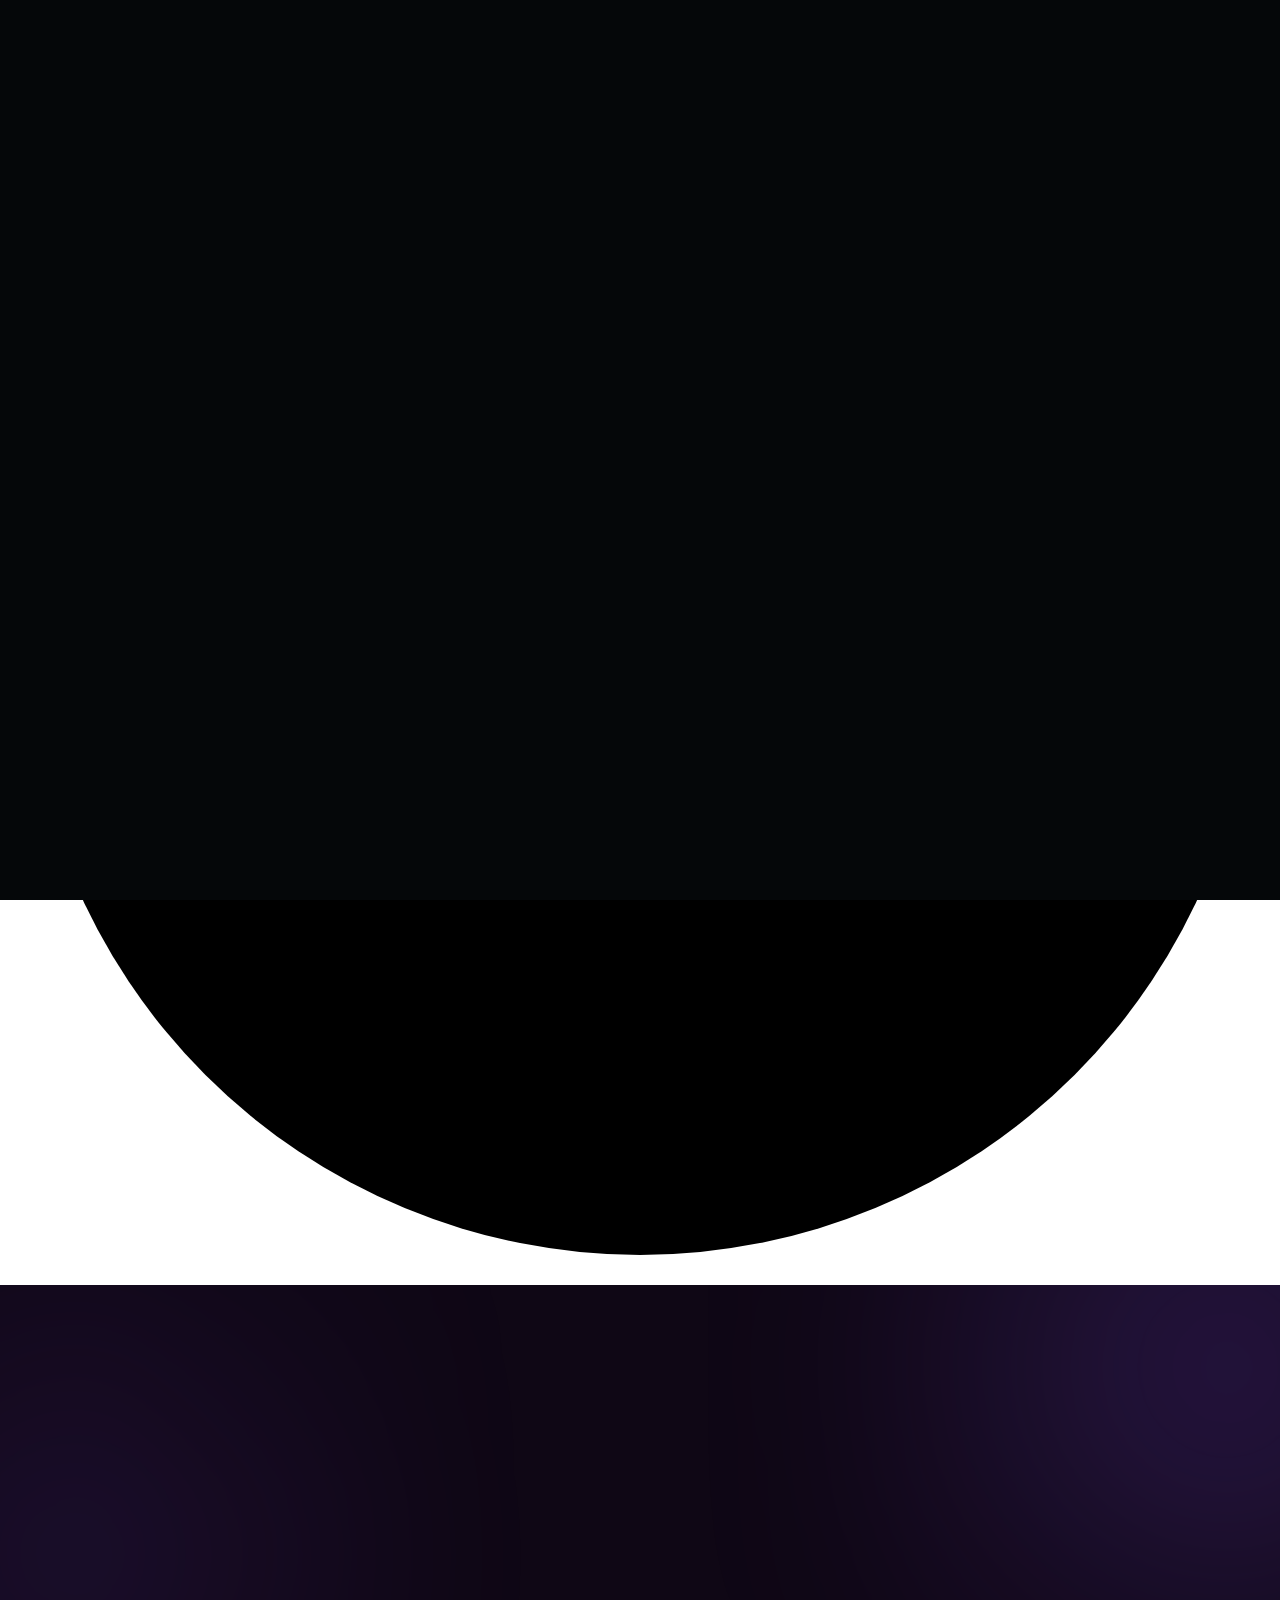
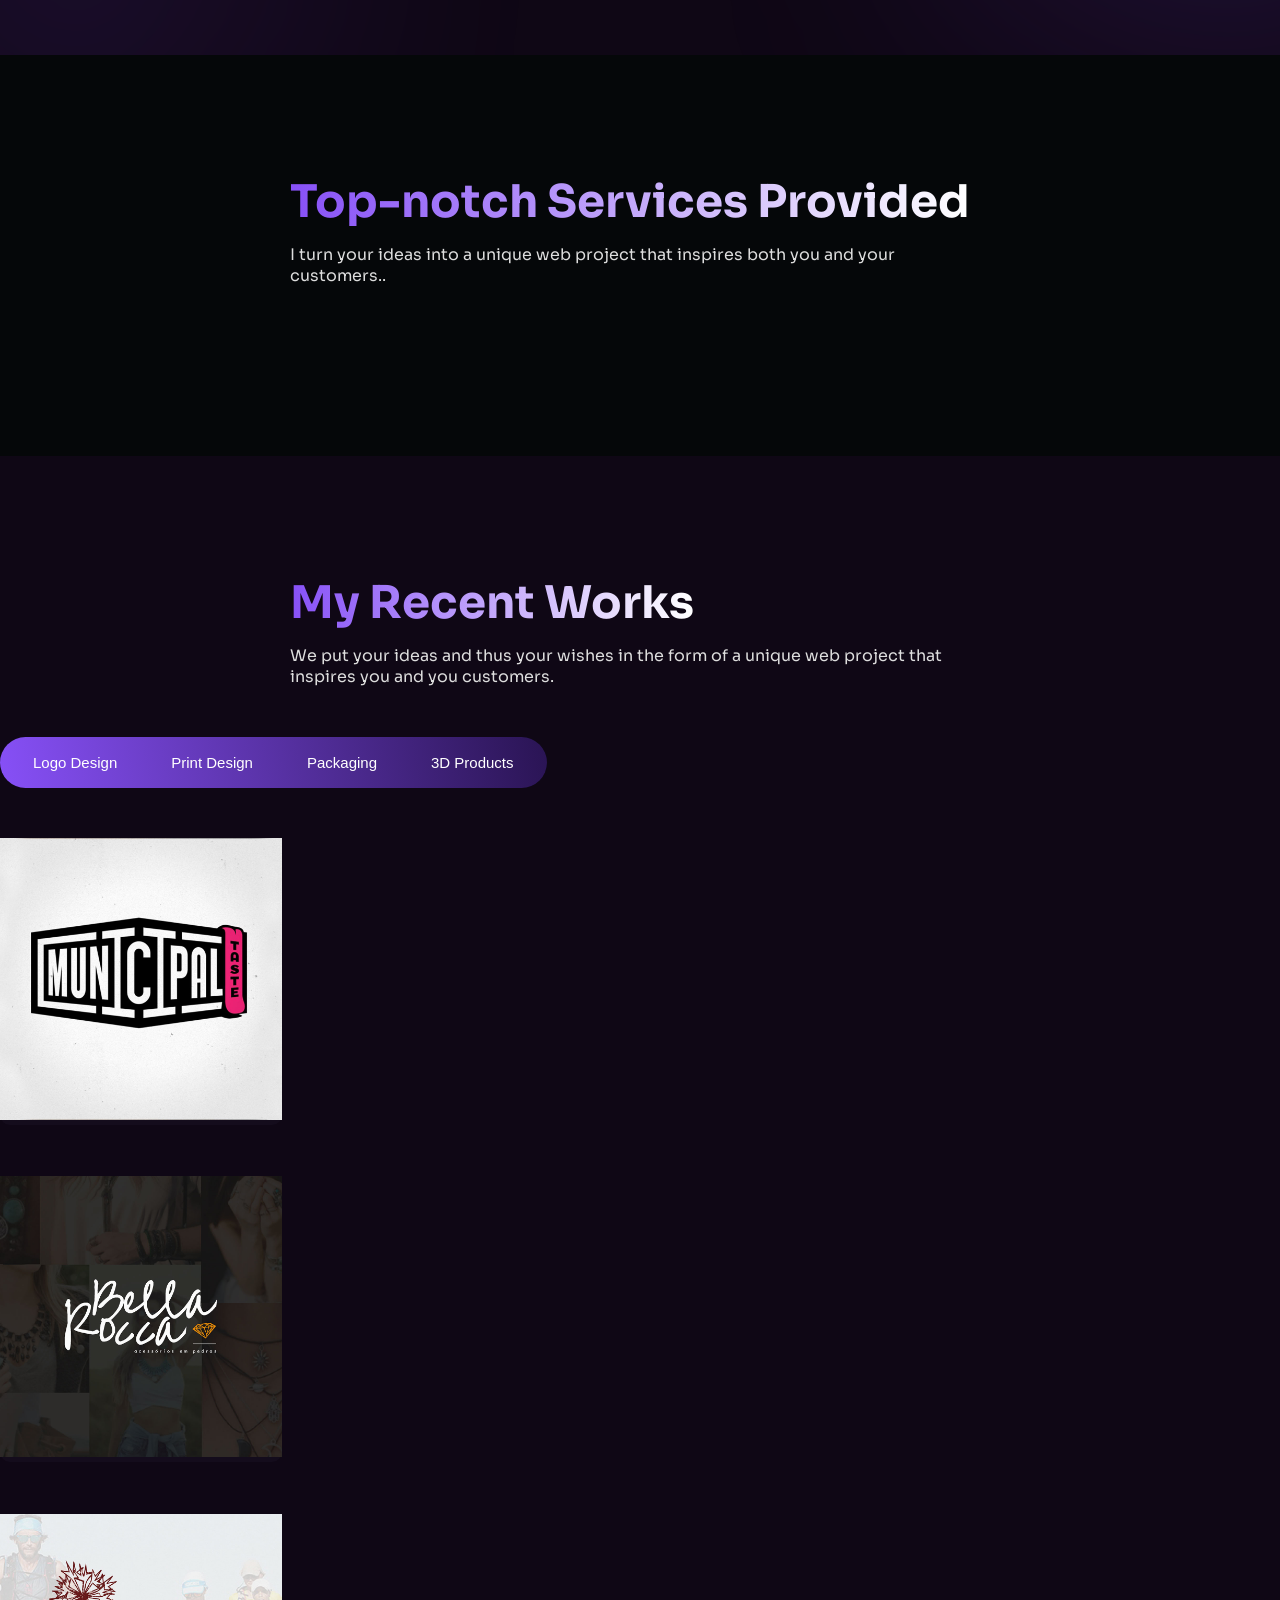
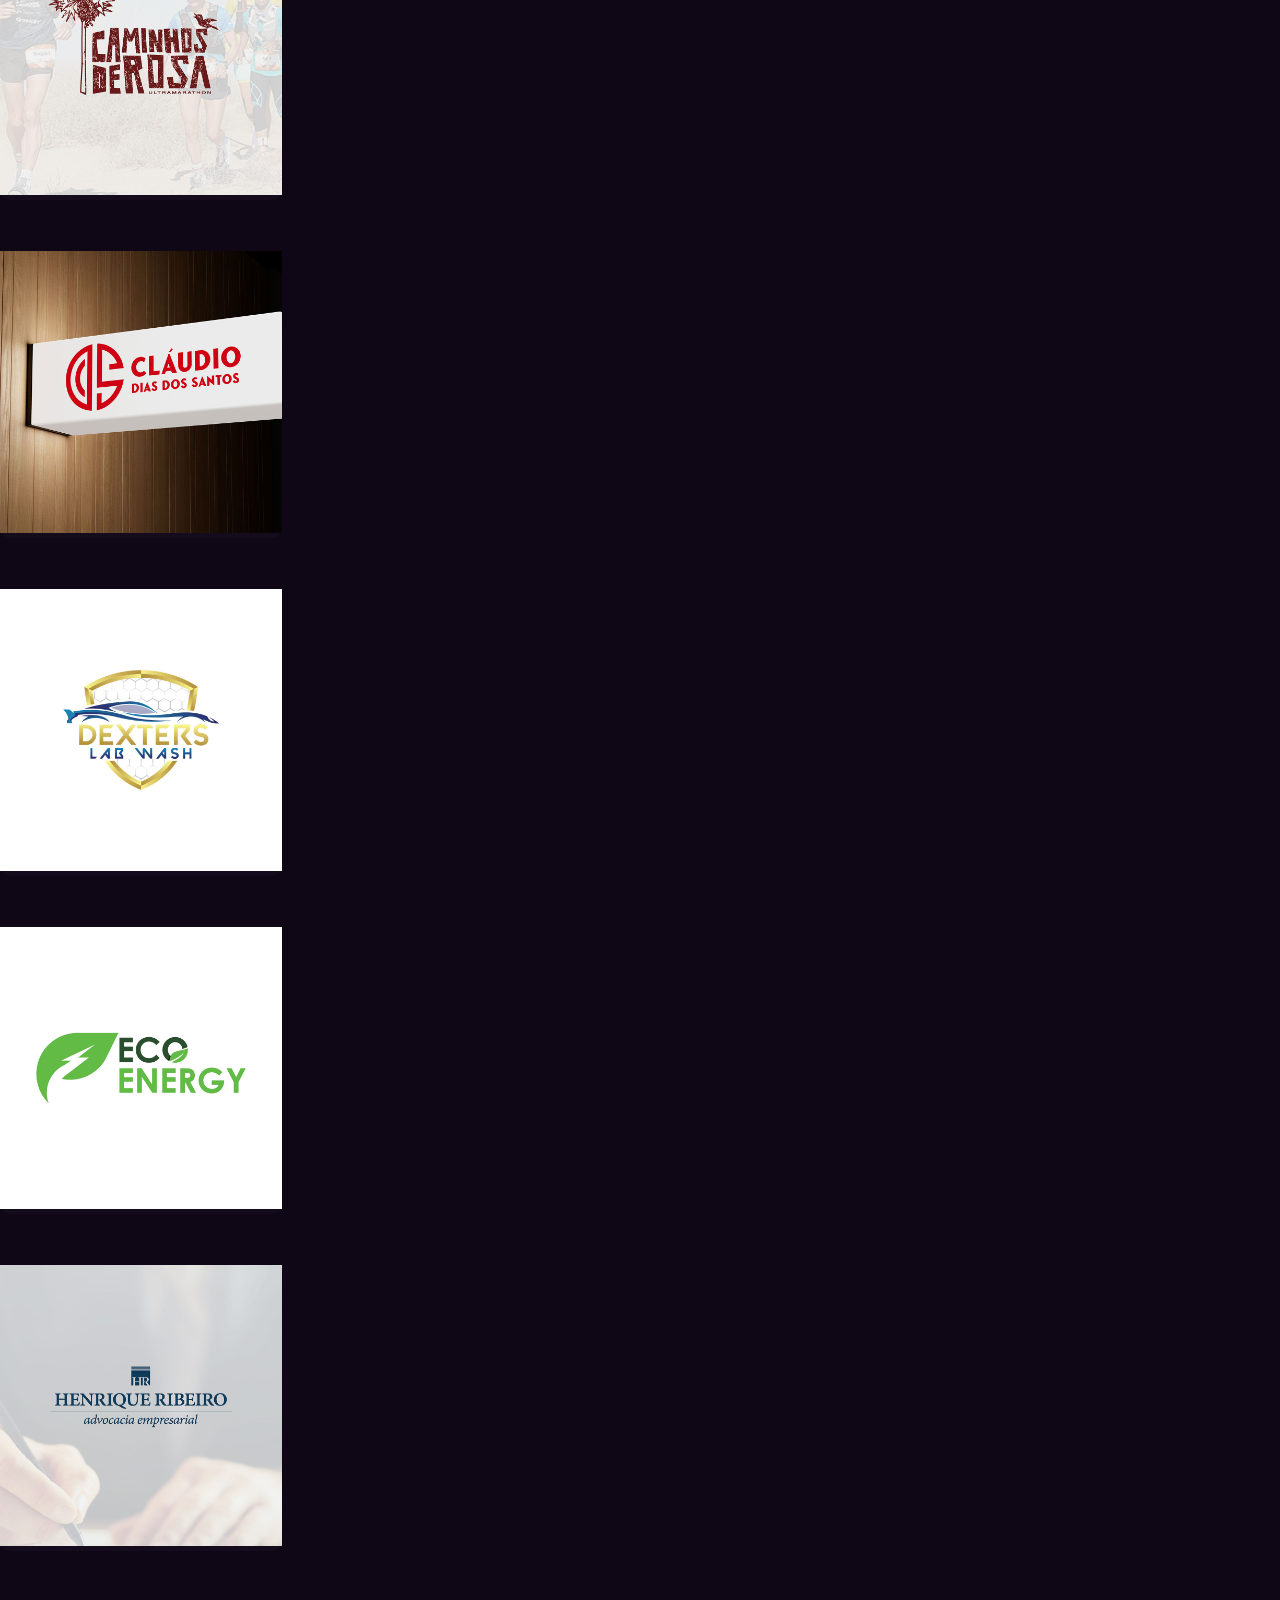
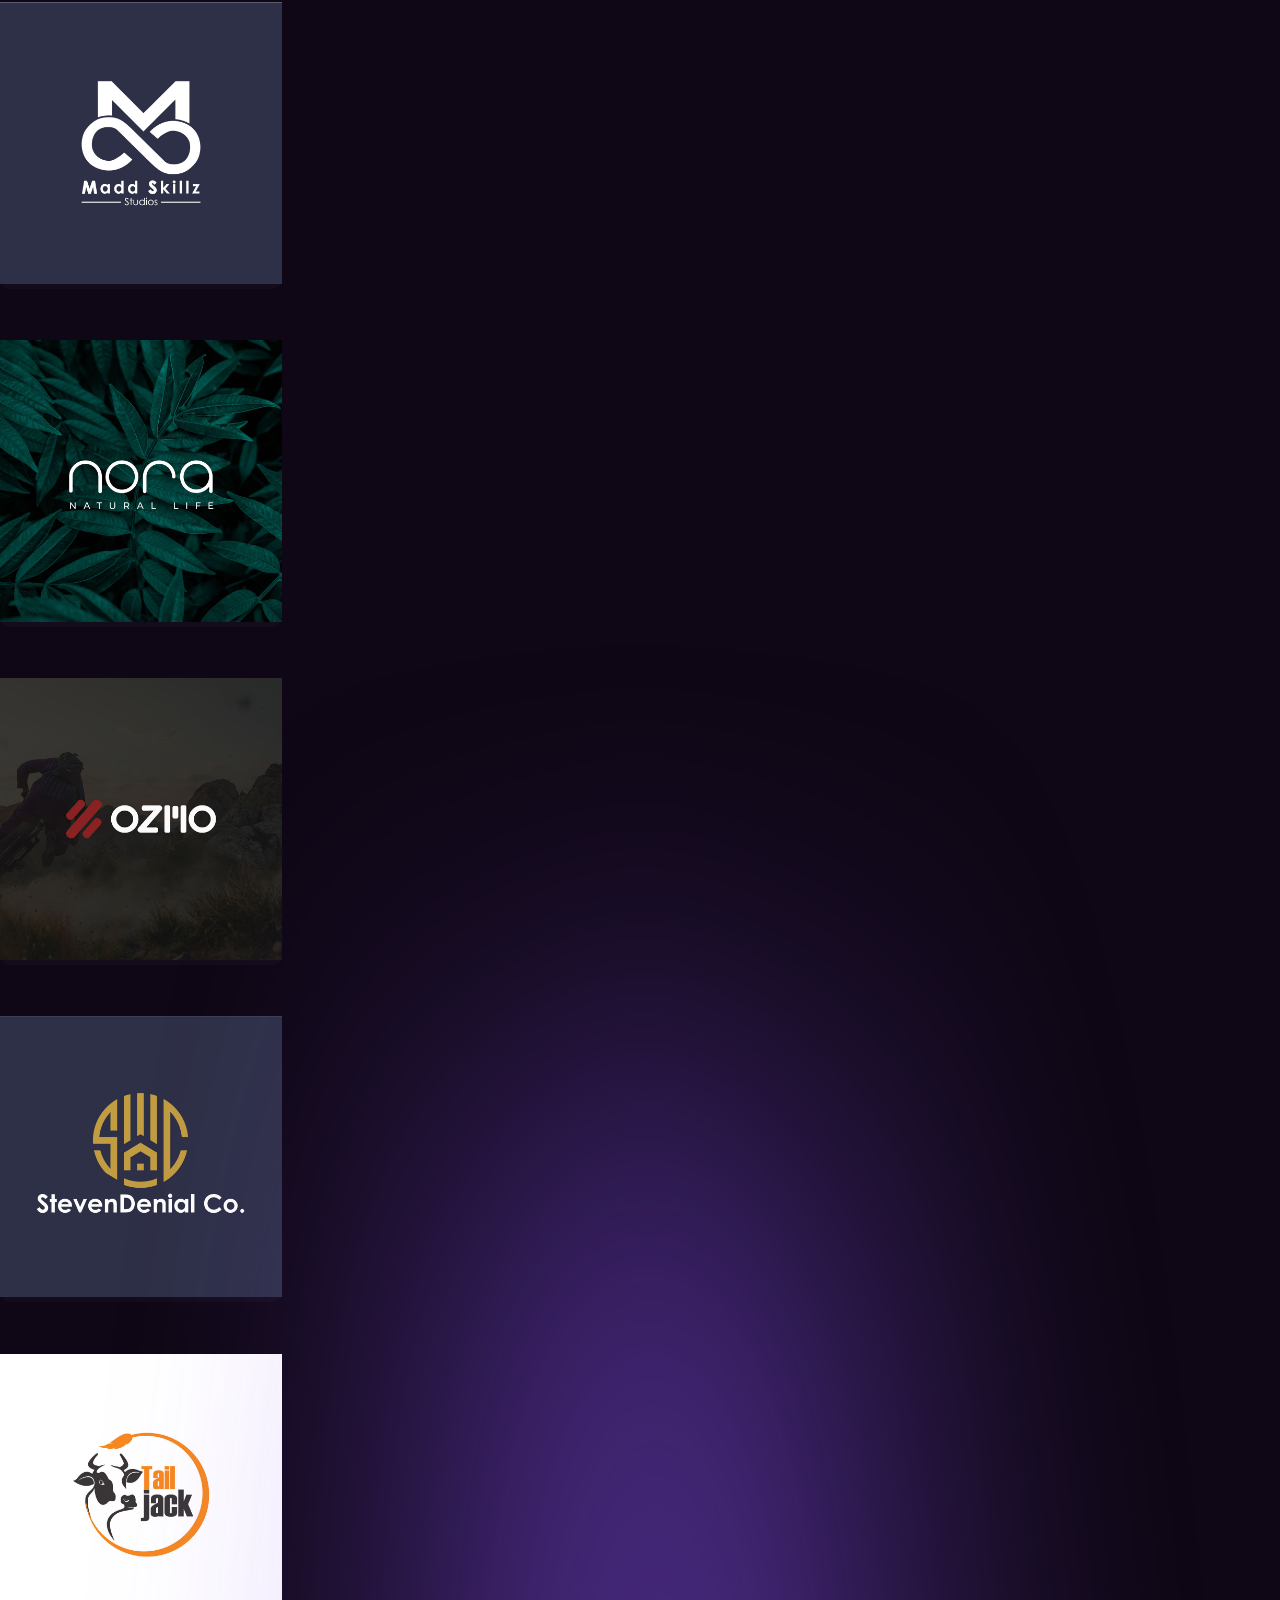
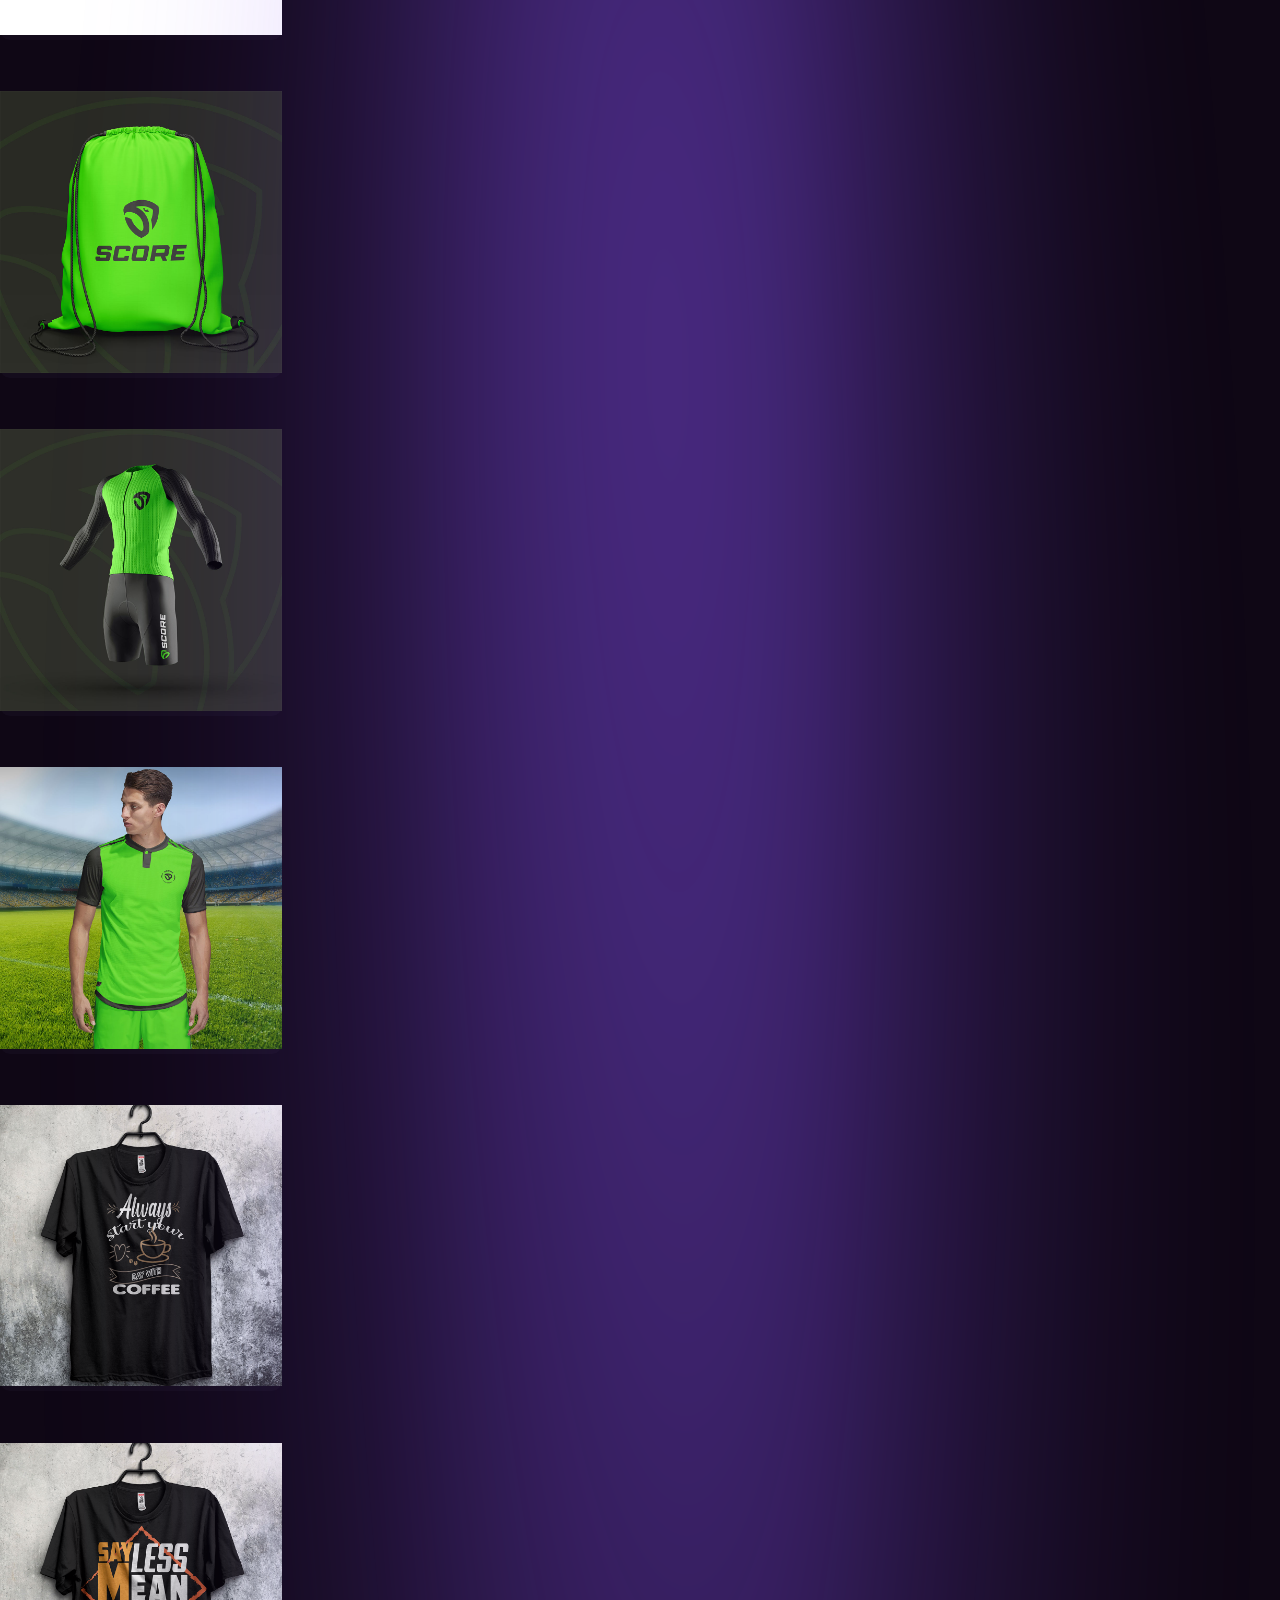
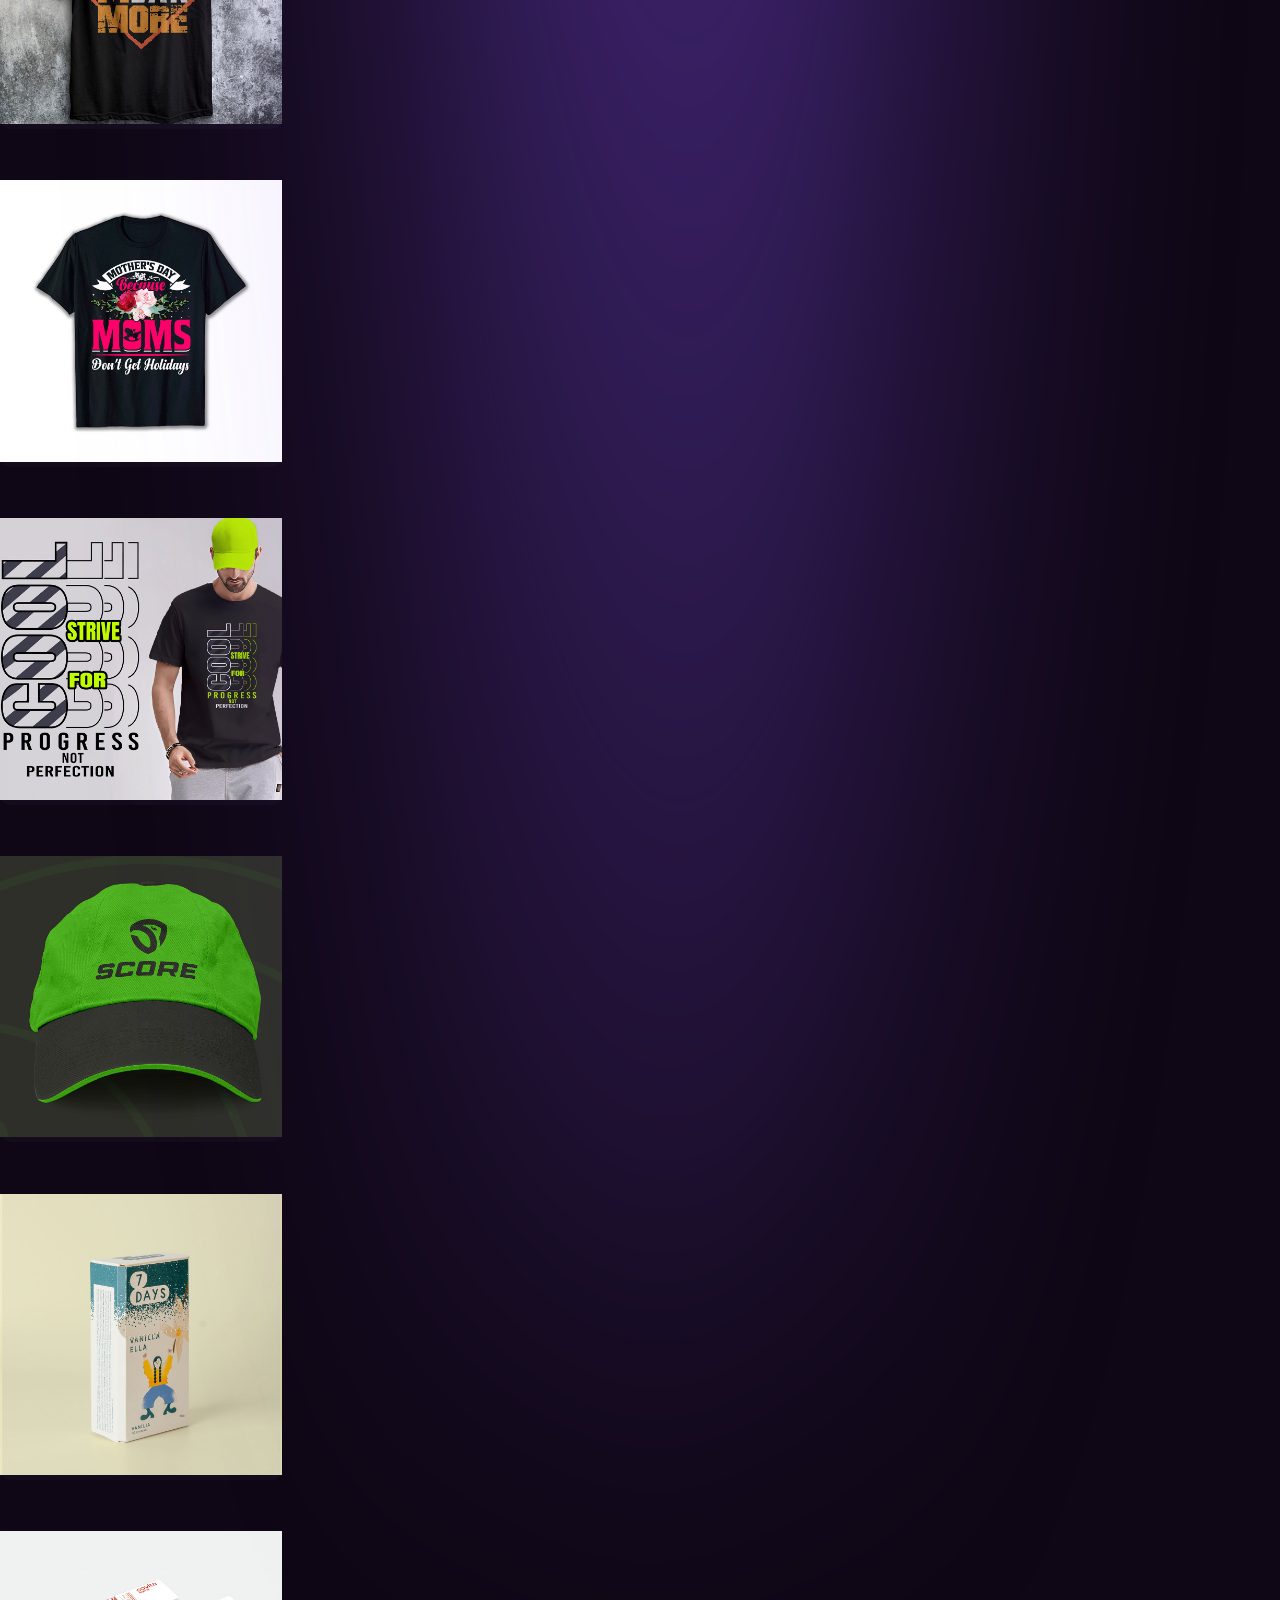
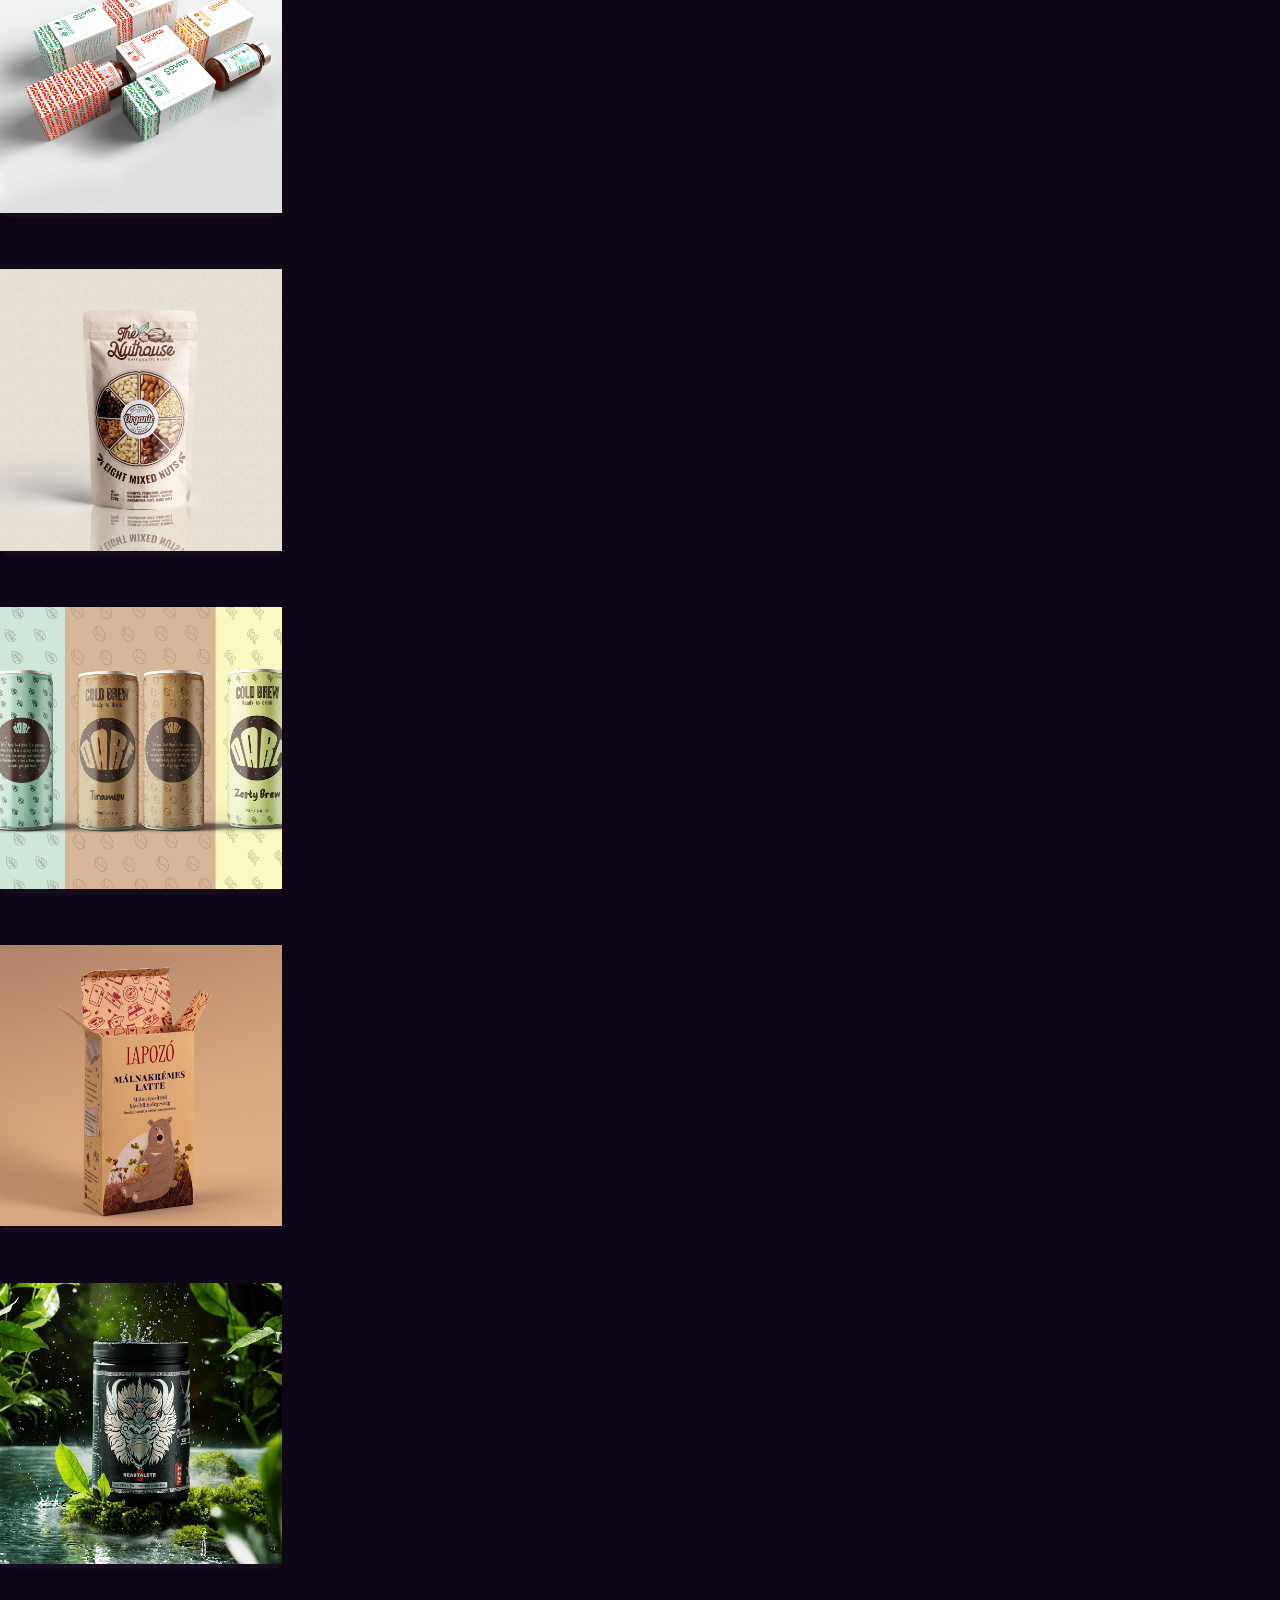
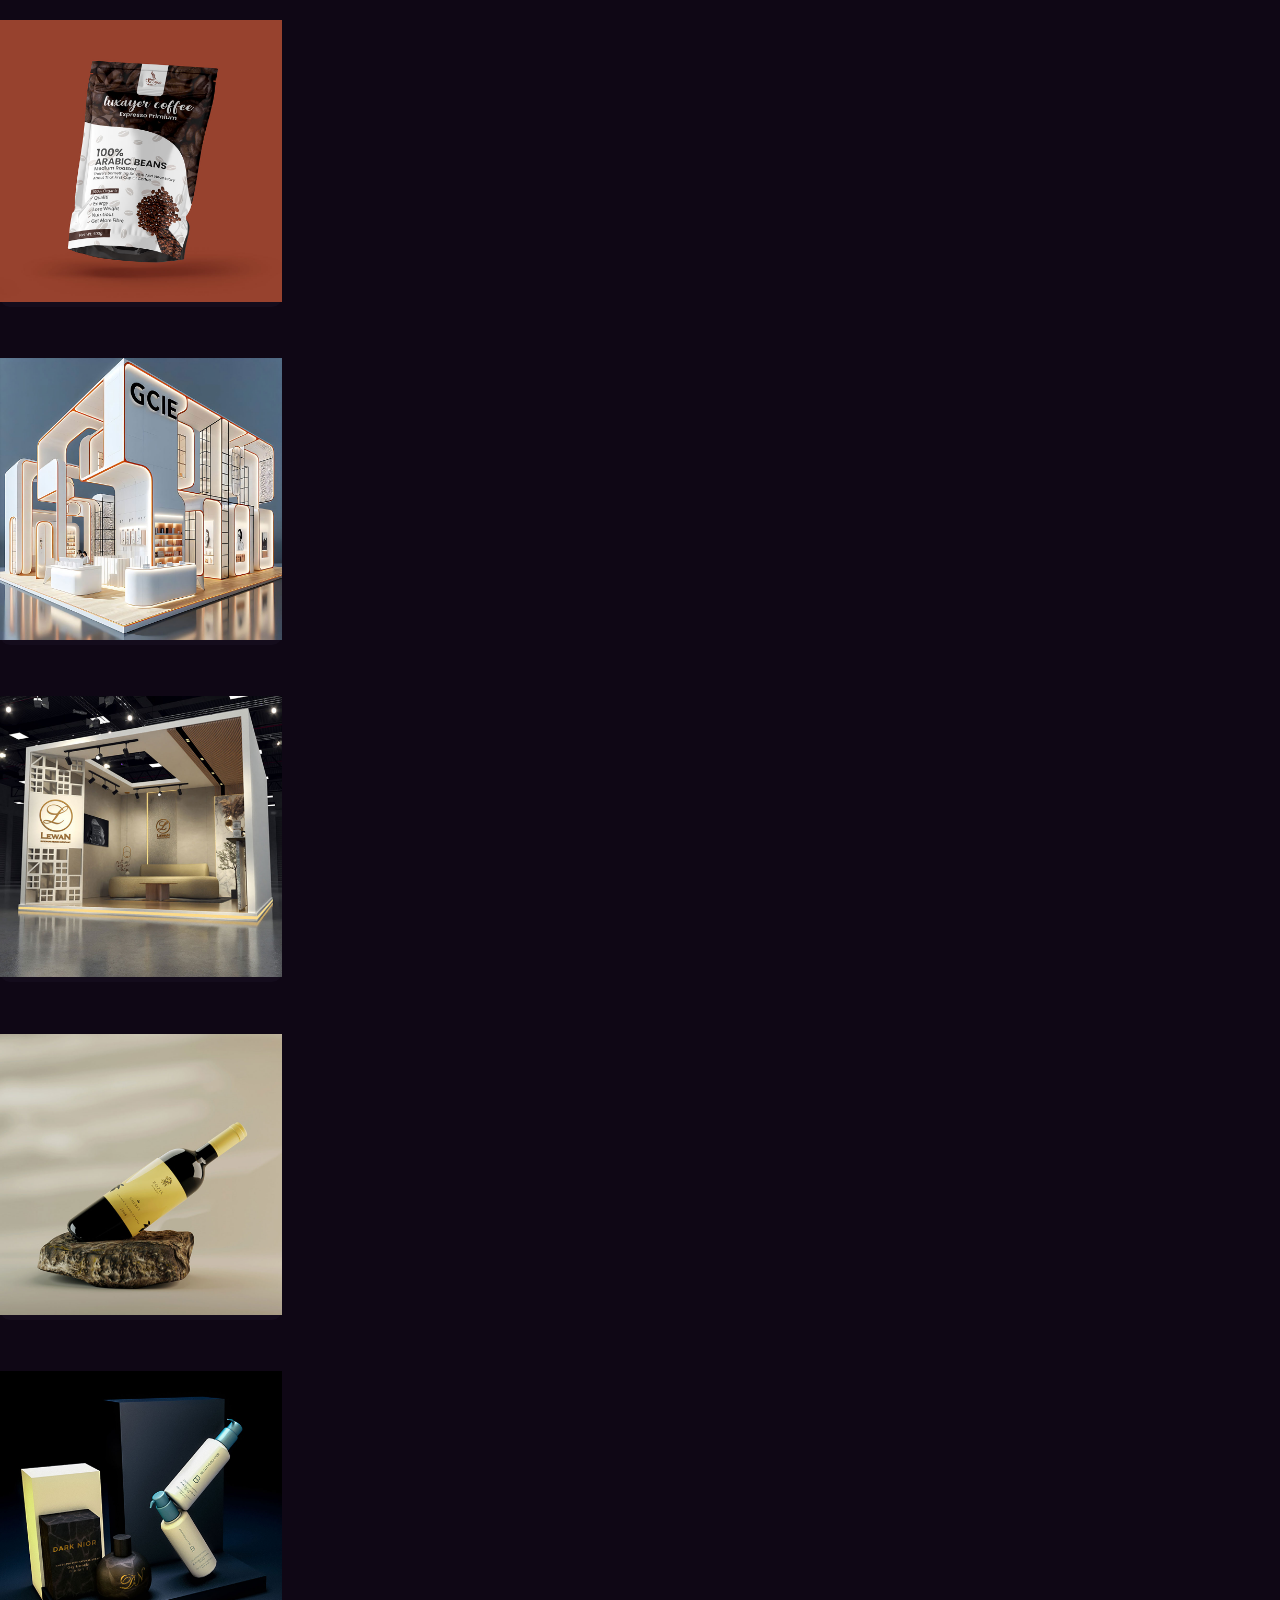
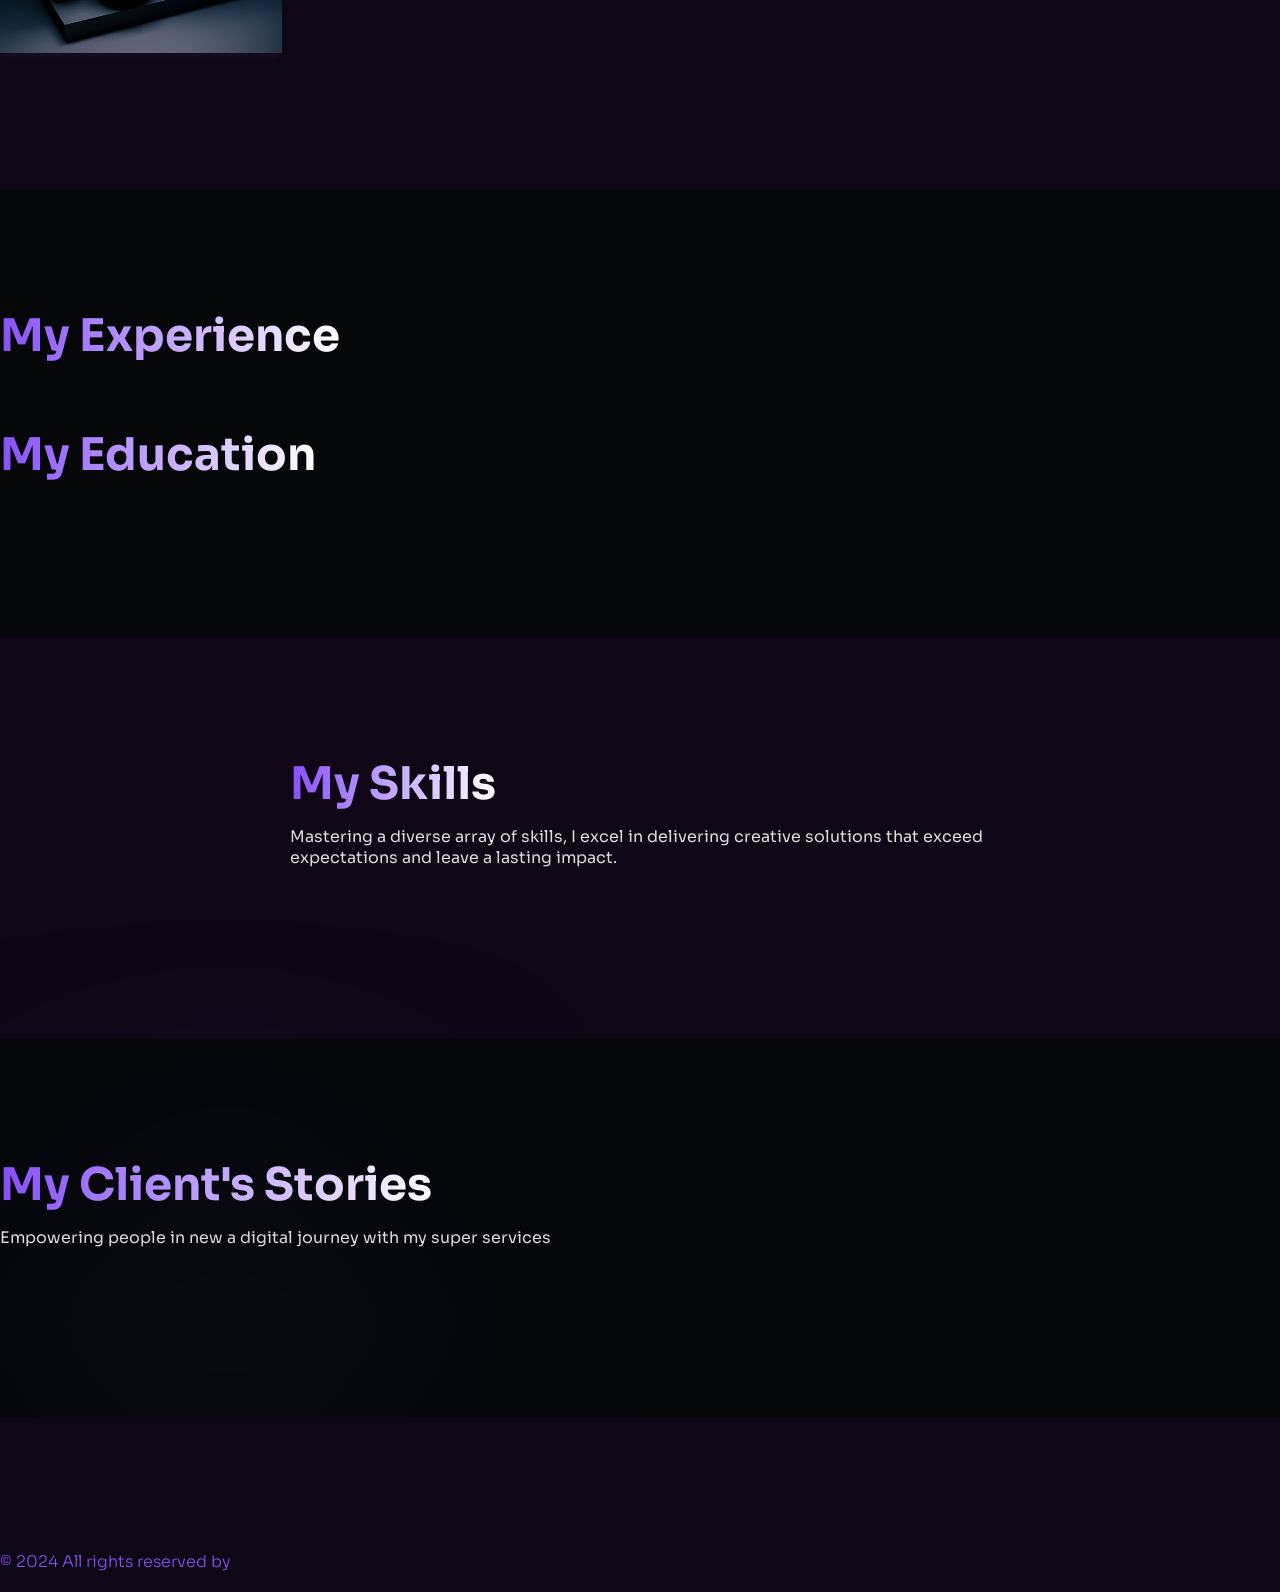
==== commit 03af15ff: "Workaround for showing portfolios semi-dynamically" ====
--- a/index.html
+++ b/index.html
@@ -27,6 +27,7 @@
 
     <link rel="stylesheet" href="assets/css/main.css">
     <link rel="stylesheet" href="assets/css/responsive.css">
+
     <link rel="stylesheet" href="assets/css/custom.css">
 
 </head>
@@ -203,6 +204,10 @@
                     <div class="col-md-12">
                         <div class="portfolio-filter text-center wow fadeInUp" data-wow-delay=".5s">
                             <div class="button-group filter-button-group">
+                                <button data-filter=".logodesign" class="active">Logo Design</button>
+                                <button data-filter=".printdesign">Print Design</button>
+                                <button data-filter=".packaging">Packaging</button>
+                                <button data-filter=".3dmodeling">3D Products</button>
                                 <div class="active-bg"></div>
                             </div>
                         </div>
@@ -210,7 +215,376 @@
                         <div class="portfolio-box wow fadeInUp" data-wow-delay=".6s">
                             <div class="portfolio-sizer"></div>
                             <div class="gutter-sizer"></div>
-                            <div class="row portfolio-box-content"></div>
+                            <!-- <div class="row portfolio-box-content"></div> -->
+
+                            <!--Logo Portfolio Section-->
+                            <div class="row">
+                                <div class="col-3 portfolio-item logodesign">
+                                    <div class="image-box">
+                                        <img src="assets/img/portfolio/Logos/airship-Muni-Logo.jpg" alt="">
+                                    </div>
+                                    <div class="content-box">
+                                        <h3 class="portfolio-title">Airship Muni Logo</h3>
+                                        <!-- <p>Cosmetic company logo design</p> -->
+                                        <i class="flaticon-up-right-arrow"></i>
+                                        <button data-mfp-src="#AirshipMuniLogo"
+                                            class="portfolio-link modal-popup"></button>
+                                    </div>
+                                </div>
+                                <div class="col-3 portfolio-item logodesign">
+                                    <div class="image-box">
+                                        <img src="assets/img/portfolio/Logos/Bella-Rocca.jpg" alt="">
+                                    </div>
+                                    <div class="content-box">
+                                        <h3 class="portfolio-title">Bella Rocca</h3>
+                                        <!-- <p>Cosmetic company logo design</p> -->
+                                        <i class="flaticon-up-right-arrow"></i>
+                                        <button data-mfp-src="#BellaRocca" class="portfolio-link modal-popup"></button>
+                                    </div>
+                                </div>
+                                <div class="col-3 portfolio-item logodesign">
+                                    <div class="image-box">
+                                        <img src="assets/img/portfolio/Logos/Caminhos-Derosa-logo.jpg" alt="">
+                                    </div>
+                                    <div class="content-box">
+                                        <h3 class="portfolio-title">Caminhos Derosa Logo</h3>
+                                        <!-- <p>Cosmetic company logo design</p> -->
+                                        <i class="flaticon-up-right-arrow"></i>
+                                        <button data-mfp-src="#CaminhosDerosaLogo"
+                                            class="portfolio-link modal-popup"></button>
+                                    </div>
+                                </div>
+                                <div class="col-3 portfolio-item logodesign">
+                                    <div class="image-box">
+                                        <img src="assets/img/portfolio/Logos/Claudio-logo.jpg" alt="">
+                                    </div>
+                                    <div class="content-box">
+                                        <h3 class="portfolio-title">Claudio Logo</h3>
+                                        <!-- <p>Logo design for a coffee shop.</p>-->
+                                        <i class="flaticon-up-right-arrow"></i>
+                                        <button data-mfp-src="#ClaudioLogo" class="portfolio-link modal-popup"></button>
+                                    </div>
+                                </div>
+                                <div class="col-3 portfolio-item logodesign">
+                                    <div class="image-box">
+                                        <img src="assets/img/portfolio/Logos/dexters-lab-wash.jpg" alt="">
+                                    </div>
+                                    <div class="content-box">
+                                        <h3 class="portfolio-title">Dexter Lab Wash</h3>
+                                        <!-- <p>Logo design for a coffee shop.</p>-->
+                                        <i class="flaticon-up-right-arrow"></i>
+                                        <button data-mfp-src="#DexterLabWash"
+                                            class="portfolio-link modal-popup"></button>
+                                    </div>
+                                </div>
+                                <div class="col-3 portfolio-item logodesign">
+                                    <div class="image-box">
+                                        <img src="assets/img/portfolio/Logos/eco-energy.jpg" alt="">
+                                    </div>
+                                    <div class="content-box">
+                                        <h3 class="portfolio-title">Eco Energy</h3>
+                                        <!-- <p>Logo design for a coffee shop.</p>-->
+                                        <i class="flaticon-up-right-arrow"></i>
+                                        <button data-mfp-src="#EcoEnergy" class="portfolio-link modal-popup"></button>
+                                    </div>
+                                </div>
+                                <div class="col-3 portfolio-item logodesign">
+                                    <div class="image-box">
+                                        <img src="assets/img/portfolio/Logos/Henrique-Riberio-Logo.jpg" alt="">
+                                    </div>
+                                    <div class="content-box">
+                                        <h3 class="portfolio-title">Henrique Riberio Logo</h3>
+                                        <!-- <p>Logo design for a coffee shop.</p>-->
+                                        <i class="flaticon-up-right-arrow"></i>
+                                        <button data-mfp-src="#HenriqueRiberioLogo"
+                                            class="portfolio-link modal-popup"></button>
+                                    </div>
+                                </div>
+                                <div class="col-3 portfolio-item logodesign">
+                                    <div class="image-box">
+                                        <img src="assets/img/portfolio/Logos/madd-skillz-studio.jpg" alt="">
+                                    </div>
+                                    <div class="content-box">
+                                        <h3 class="portfolio-title">Madd Skillz Studio</h3>
+                                        <!-- <p>Logo design for a coffee shop.</p>-->
+                                        <i class="flaticon-up-right-arrow"></i>
+                                        <button data-mfp-src="#MaddSkillzStudio"
+                                            class="portfolio-link modal-popup"></button>
+                                    </div>
+                                </div>
+                                <div class="col-3 portfolio-item logodesign">
+                                    <div class="image-box">
+                                        <img src="assets/img/portfolio/Logos/Nora-Logo.jpg" alt="">
+                                    </div>
+                                    <div class="content-box">
+                                        <h3 class="portfolio-title">Nora</h3>
+                                        <!-- <p>Logo design for a coffee shop.</p>-->
+                                        <i class="flaticon-up-right-arrow"></i>
+                                        <button data-mfp-src="#Nora" class="portfolio-link modal-popup"></button>
+                                    </div>
+                                </div>
+                                <div class="col-3 portfolio-item logodesign">
+                                    <div class="image-box">
+                                        <img src="assets/img/portfolio/Logos/ozmo-logo.jpg" alt="">
+                                    </div>
+                                    <div class="content-box">
+                                        <h3 class="portfolio-title">Ozmo</h3>
+                                        <!-- <p>Logo design for a coffee shop.</p>-->
+                                        <i class="flaticon-up-right-arrow"></i>
+                                        <button data-mfp-src="#Ozmo" class="portfolio-link modal-popup"></button>
+                                    </div>
+                                </div>
+                                <div class="col-3 portfolio-item logodesign">
+                                    <div class="image-box">
+                                        <img src="assets/img/portfolio/Logos/stevendenial-Co.jpg" alt="">
+                                    </div>
+                                    <div class="content-box">
+                                        <h3 class="portfolio-title">Steven Denial Co.</h3>
+                                        <!-- <p>Logo design for a coffee shop.</p>-->
+                                        <i class="flaticon-up-right-arrow"></i>
+                                        <button data-mfp-src="#StevenDenialCo"
+                                            class="portfolio-link modal-popup"></button>
+                                    </div>
+                                </div>
+                                <div class="col-3 portfolio-item logodesign">
+                                    <div class="image-box">
+                                        <img src="assets/img/portfolio/Logos/tail-jack.jpg" alt="">
+                                    </div>
+                                    <div class="content-box">
+                                        <h3 class="portfolio-title">Tail Jack</h3>
+                                        <!-- <p>Logo design for a coffee shop.</p>-->
+                                        <i class="flaticon-up-right-arrow"></i>
+                                        <button data-mfp-src="#TailJack" class="portfolio-link modal-popup"></button>
+                                    </div>
+                                </div>
+                            </div>
+
+                            <!--Print Design Portfolio Section-->
+                            <div class="row">
+                                <div class="col-3 portfolio-item printdesign">
+                                    <div class="image-box">
+                                        <img src="assets/img/portfolio/Print Design/1.jpg" alt="">
+                                    </div>
+                                    <div class="content-box">
+                                        <h3 class="portfolio-title">Sports Bag</h3>
+                                        <!-- <p>Logo design for a coffee shop.</p>-->
+                                        <i class="flaticon-up-right-arrow"></i>
+                                        <button data-mfp-src="#SportsBag" class="portfolio-link modal-popup"></button>
+                                    </div>
+                                </div>
+                                <div class="col-3 portfolio-item printdesign">
+                                    <div class="image-box">
+                                        <img src="assets/img/portfolio/Print Design/2.jpg" alt="">
+                                    </div>
+                                    <div class="content-box">
+                                        <h3 class="portfolio-title">WetSuit</h3>
+                                        <!-- <p>Logo design for a coffee shop.</p>-->
+                                        <i class="flaticon-up-right-arrow"></i>
+                                        <button data-mfp-src="#WetSuit" class="portfolio-link modal-popup"></button>
+                                    </div>
+                                </div>
+                                <div class="col-3 portfolio-item printdesign">
+                                    <div class="image-box">
+                                        <img src="assets/img/portfolio/Print Design/3.jpg" alt="">
+                                    </div>
+                                    <div class="content-box">
+                                        <h3 class="portfolio-title">Sports Shirt</h3>
+                                        <!-- <p>Logo design for a coffee shop.</p>-->
+                                        <i class="flaticon-up-right-arrow"></i>
+                                        <button data-mfp-src="#SportsShirt" class="portfolio-link modal-popup"></button>
+                                    </div>
+                                </div>
+                                <div class="col-3 portfolio-item printdesign">
+                                    <div class="image-box">
+                                        <img src="assets/img/portfolio/Print Design/4.jpg" alt="">
+                                    </div>
+                                    <div class="content-box">
+                                        <h3 class="portfolio-title">Shirt Design</h3>
+                                        <!-- <p>Logo design for a coffee shop.</p>-->
+                                        <i class="flaticon-up-right-arrow"></i>
+                                        <button data-mfp-src="#ShirtDesign1"
+                                            class="portfolio-link modal-popup"></button>
+                                    </div>
+                                </div>
+                                <div class="col-3 portfolio-item printdesign">
+                                    <div class="image-box">
+                                        <img src="assets/img/portfolio/Print Design/5.jpg" alt="">
+                                    </div>
+                                    <div class="content-box">
+                                        <h3 class="portfolio-title">Shirt Design</h3>
+                                        <!-- <p>Logo design for a coffee shop.</p>-->
+                                        <i class="flaticon-up-right-arrow"></i>
+                                        <button data-mfp-src="#ShirtDesign2"
+                                            class="portfolio-link modal-popup"></button>
+                                    </div>
+                                </div>
+                                <div class="col-3 portfolio-item printdesign">
+                                    <div class="image-box">
+                                        <img src="assets/img/portfolio/Print Design/6.jpg" alt="">
+                                    </div>
+                                    <div class="content-box">
+                                        <h3 class="portfolio-title">Shirt Design</h3>
+                                        <!-- <p>Logo design for a coffee shop.</p>-->
+                                        <i class="flaticon-up-right-arrow"></i>
+                                        <button data-mfp-src="#ShirtDesign3"
+                                            class="portfolio-link modal-popup"></button>
+                                    </div>
+                                </div>
+                                <div class="col-3 portfolio-item printdesign">
+                                    <div class="image-box">
+                                        <img src="assets/img/portfolio/Print Design/7.jpg" alt="">
+                                    </div>
+                                    <div class="content-box">
+                                        <h3 class="portfolio-title">Shirt Design</h3>
+                                        <!-- <p>Logo design for a coffee shop.</p>-->
+                                        <i class="flaticon-up-right-arrow"></i>
+                                        <button data-mfp-src="#ShirtDesign4"
+                                            class="portfolio-link modal-popup"></button>
+                                    </div>
+                                </div>
+                                <div class="col-3 portfolio-item printdesign">
+                                    <div class="image-box">
+                                        <img src="assets/img/portfolio/Print Design/8.jpg" alt="">
+                                    </div>
+                                    <div class="content-box">
+                                        <h3 class="portfolio-title">Cap Design</h3>
+                                        <!-- <p>Logo design for a coffee shop.</p>-->
+                                        <i class="flaticon-up-right-arrow"></i>
+                                        <button data-mfp-src="#CapDesign" class="portfolio-link modal-popup"></button>
+                                    </div>
+                                </div>
+                            </div>
+
+                            <!--Packaging Portfolio Section-->
+                            <div class="row">
+                                <div class="col-3 portfolio-item packaging">
+                                    <div class="image-box">
+                                        <img src="assets/img/portfolio/Packaging/1.jpg" alt="">
+                                    </div>
+                                    <div class="content-box">
+                                        <h3 class="portfolio-title">Tuck end Box</h3>
+                                        <!-- <p>Logo design for a coffee shop.</p>-->
+                                        <i class="flaticon-up-right-arrow"></i>
+                                        <button data-mfp-src="#TuckEndBox" class="portfolio-link modal-popup"></button>
+                                    </div>
+                                </div>
+                                <div class="col-3 portfolio-item packaging">
+                                    <div class="image-box">
+                                        <img src="assets/img/portfolio/Packaging/2.jpg" alt="">
+                                    </div>
+                                    <div class="content-box">
+                                        <h3 class="portfolio-title">Tuck end Box</h3>
+                                        <!-- <p>Logo design for a coffee shop.</p>-->
+                                        <i class="flaticon-up-right-arrow"></i>
+                                        <button data-mfp-src="#TuckEndBox1" class="portfolio-link modal-popup"></button>
+                                    </div>
+                                </div>
+                                <div class="col-3 portfolio-item packaging">
+                                    <div class="image-box">
+                                        <img src="assets/img/portfolio/Packaging/3.jpg" alt="">
+                                    </div>
+                                    <div class="content-box">
+                                        <h3 class="portfolio-title">Pouch</h3>
+                                        <!-- <p>Logo design for a coffee shop.</p>-->
+                                        <i class="flaticon-up-right-arrow"></i>
+                                        <button data-mfp-src="#Pouch" class="portfolio-link modal-popup"></button>
+                                    </div>
+                                </div>
+                                <div class="col-3 portfolio-item packaging">
+                                    <div class="image-box">
+                                        <img src="assets/img/portfolio/Packaging/4.jpg" alt="">
+                                    </div>
+                                    <div class="content-box">
+                                        <h3 class="portfolio-title">Can</h3>
+                                        <!-- <p>Logo design for a coffee shop.</p>-->
+                                        <i class="flaticon-up-right-arrow"></i>
+                                        <button data-mfp-src="#Can" class="portfolio-link modal-popup"></button>
+                                    </div>
+                                </div>
+                                <div class="col-3 portfolio-item packaging">
+                                    <div class="image-box">
+                                        <img src="assets/img/portfolio/Packaging/5.jpg" alt="">
+                                    </div>
+                                    <div class="content-box">
+                                        <h3 class="portfolio-title">Tuck end Box</h3>
+                                        <!-- <p>Logo design for a coffee shop.</p>-->
+                                        <i class="flaticon-up-right-arrow"></i>
+                                        <button data-mfp-src="#TuckEndBox2" class="portfolio-link modal-popup"></button>
+                                    </div>
+                                </div>
+                                <div class="col-3 portfolio-item packaging">
+                                    <div class="image-box">
+                                        <img src="assets/img/portfolio/Packaging/6.jpg" alt="">
+                                    </div>
+                                    <div class="content-box">
+                                        <h3 class="portfolio-title">Label Design</h3>
+                                        <!-- <p>Logo design for a coffee shop.</p>-->
+                                        <i class="flaticon-up-right-arrow"></i>
+                                        <button data-mfp-src="#LabelDesign" class="portfolio-link modal-popup"></button>
+                                    </div>
+                                </div>
+                                <div class="col-3 portfolio-item packaging">
+                                    <div class="image-box">
+                                        <img src="assets/img/portfolio/Packaging/7.jpg" alt="">
+                                    </div>
+                                    <div class="content-box">
+                                        <h3 class="portfolio-title">Pouch Design</h3>
+                                        <!-- <p>Logo design for a coffee shop.</p>-->
+                                        <i class="flaticon-up-right-arrow"></i>
+                                        <button data-mfp-src="#PouchDesign" class="portfolio-link modal-popup"></button>
+                                    </div>
+                                </div>
+                            </div>
+
+                            <!--3d Product Portfolio Section-->
+                            <div class="row">
+                                <div class="col-3 portfolio-item 3dmodeling">
+                                    <div class="image-box">
+                                        <img src="assets/img/portfolio/3D products/1.jpg" alt="">
+                                    </div>
+                                    <div class="content-box">
+                                        <h3 class="portfolio-title">Booth Design</h3>
+                                        <!-- <p>Logo design for a coffee shop.</p>-->
+                                        <i class="flaticon-up-right-arrow"></i>
+                                        <button data-mfp-src="#BoothDesign" class="portfolio-link modal-popup"></button>
+                                    </div>
+                                </div>
+                                <div class="col-3 portfolio-item 3dmodeling">
+                                    <div class="image-box">
+                                        <img src="assets/img/portfolio/3D products/2.jpg" alt="">
+                                    </div>
+                                    <div class="content-box">
+                                        <h3 class="portfolio-title">Booth Design</h3>
+                                        <!-- <p>Logo design for a coffee shop.</p>-->
+                                        <i class="flaticon-up-right-arrow"></i>
+                                        <button data-mfp-src="#BoothDesign1"
+                                            class="portfolio-link modal-popup"></button>
+                                    </div>
+                                </div>
+                                <div class="col-3 portfolio-item 3dmodeling">
+                                    <div class="image-box">
+                                        <img src="assets/img/portfolio/3D products/3.jpg" alt="">
+                                    </div>
+                                    <div class="content-box">
+                                        <h3 class="portfolio-title">Wine Bottle</h3>
+                                        <!-- <p>Logo design for a coffee shop.</p>-->
+                                        <i class="flaticon-up-right-arrow"></i>
+                                        <button data-mfp-src="#WineBottle" class="portfolio-link modal-popup"></button>
+                                    </div>
+                                </div>
+                                <div class="col-3 portfolio-item 3dmodeling">
+                                    <div class="image-box">
+                                        <img src="assets/img/portfolio/3D products/4.jpg" alt="">
+                                    </div>
+                                    <div class="content-box">
+                                        <h3 class="portfolio-title">Cosmetic Bottles</h3>
+                                        <!-- <p>Logo design for a coffee shop.</p>-->
+                                        <i class="flaticon-up-right-arrow"></i>
+                                        <button data-mfp-src="#CosmeticBottles"
+                                            class="portfolio-link modal-popup"></button>
+                                    </div>
+                                </div>
+                            </div>
                         </div>
                     </div>
                 </div>
@@ -221,7 +595,7 @@
         </section>
         <!-- PORTFOLIO SECTION END -->
 
-        <!-- RESUME SECTION START -->
+        <!-- RESUME & EDUCATION SECTION START -->
         <section class="resume-section" id="resume-section">
             <div class="container">
                 <div class="row">
@@ -241,7 +615,7 @@
                 </div>
             </div>
         </section>
-        <!-- RESUME SECTION END -->
+        <!-- RESUME & EDUCATION SECTION END -->
 
         <!-- SKILLS SECTION START -->
         <section class="skills-section" id="skills-section">
@@ -329,6 +703,7 @@
     <script src="assets/js/magnific-popup.js"></script>
 
     <script src="assets/js/main.js"></script>
+
     <script src="./assets/js/custom.js"></script>
 </body>
 
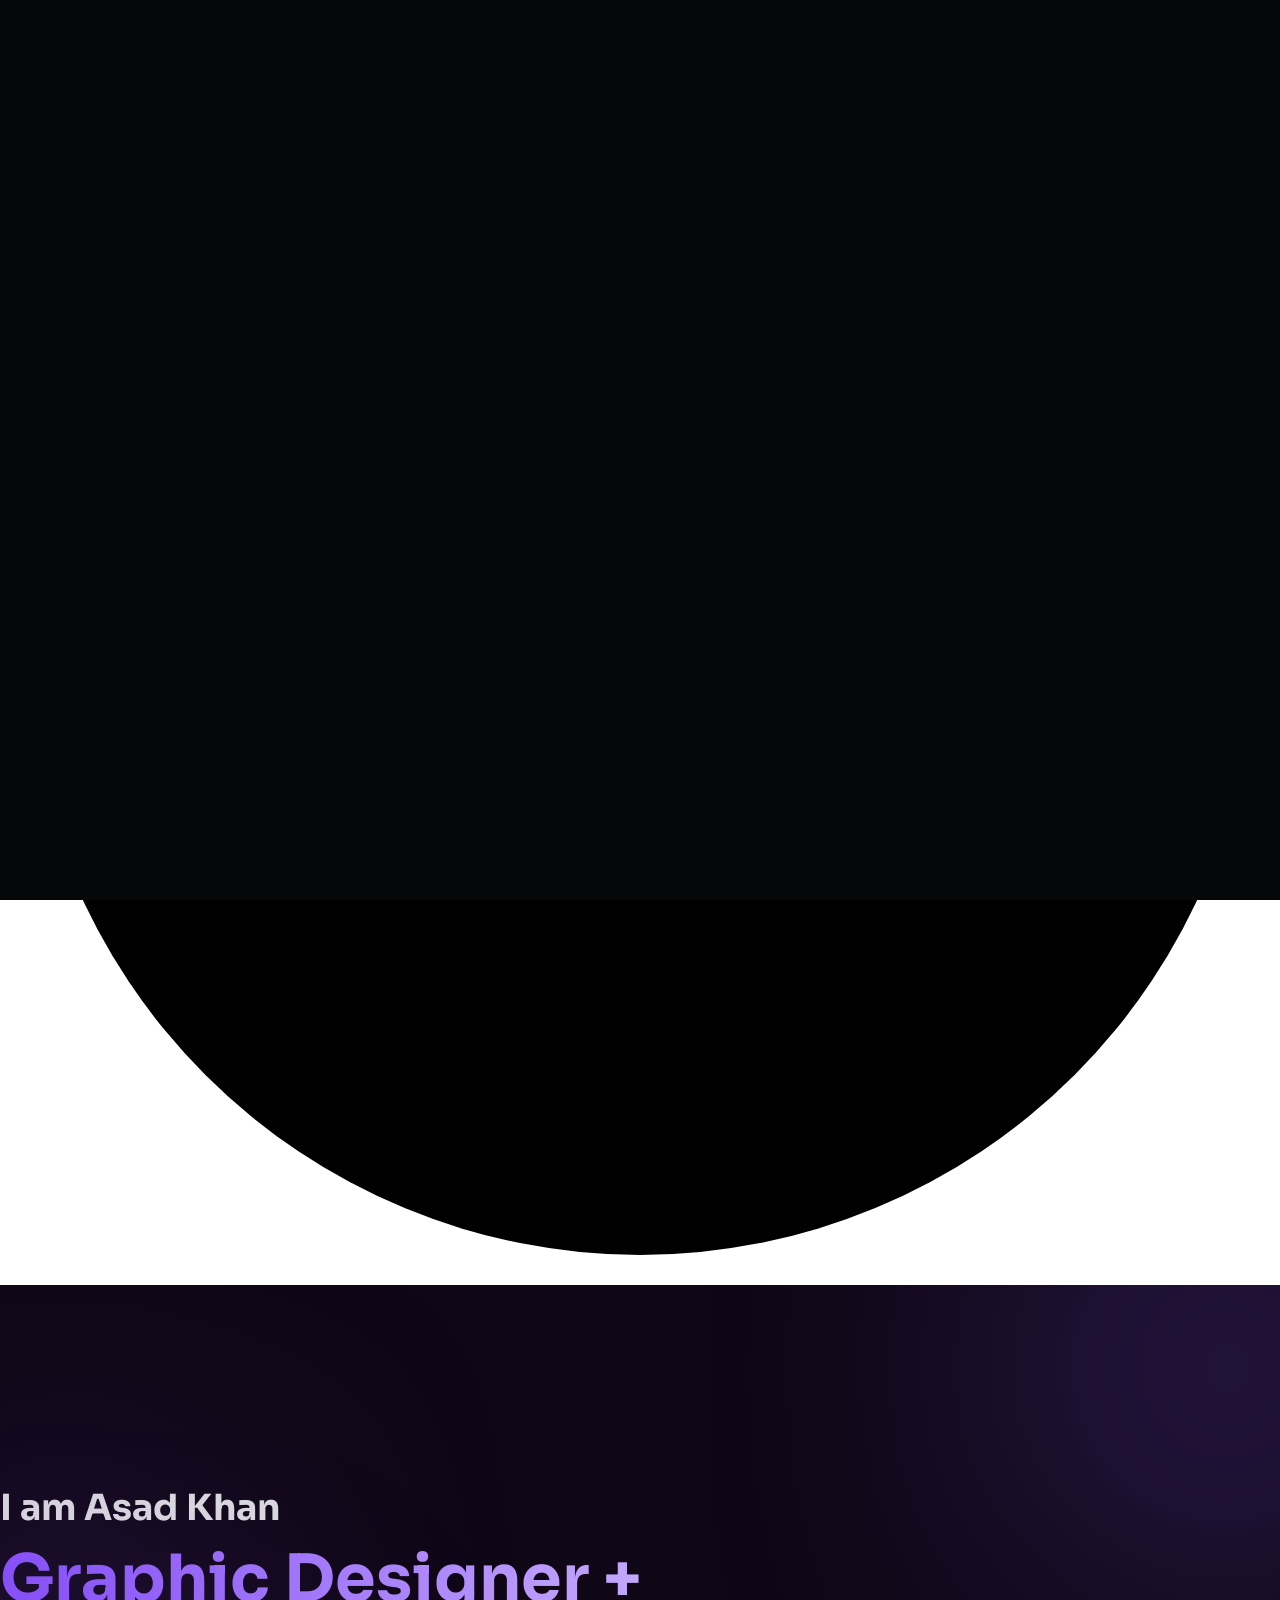
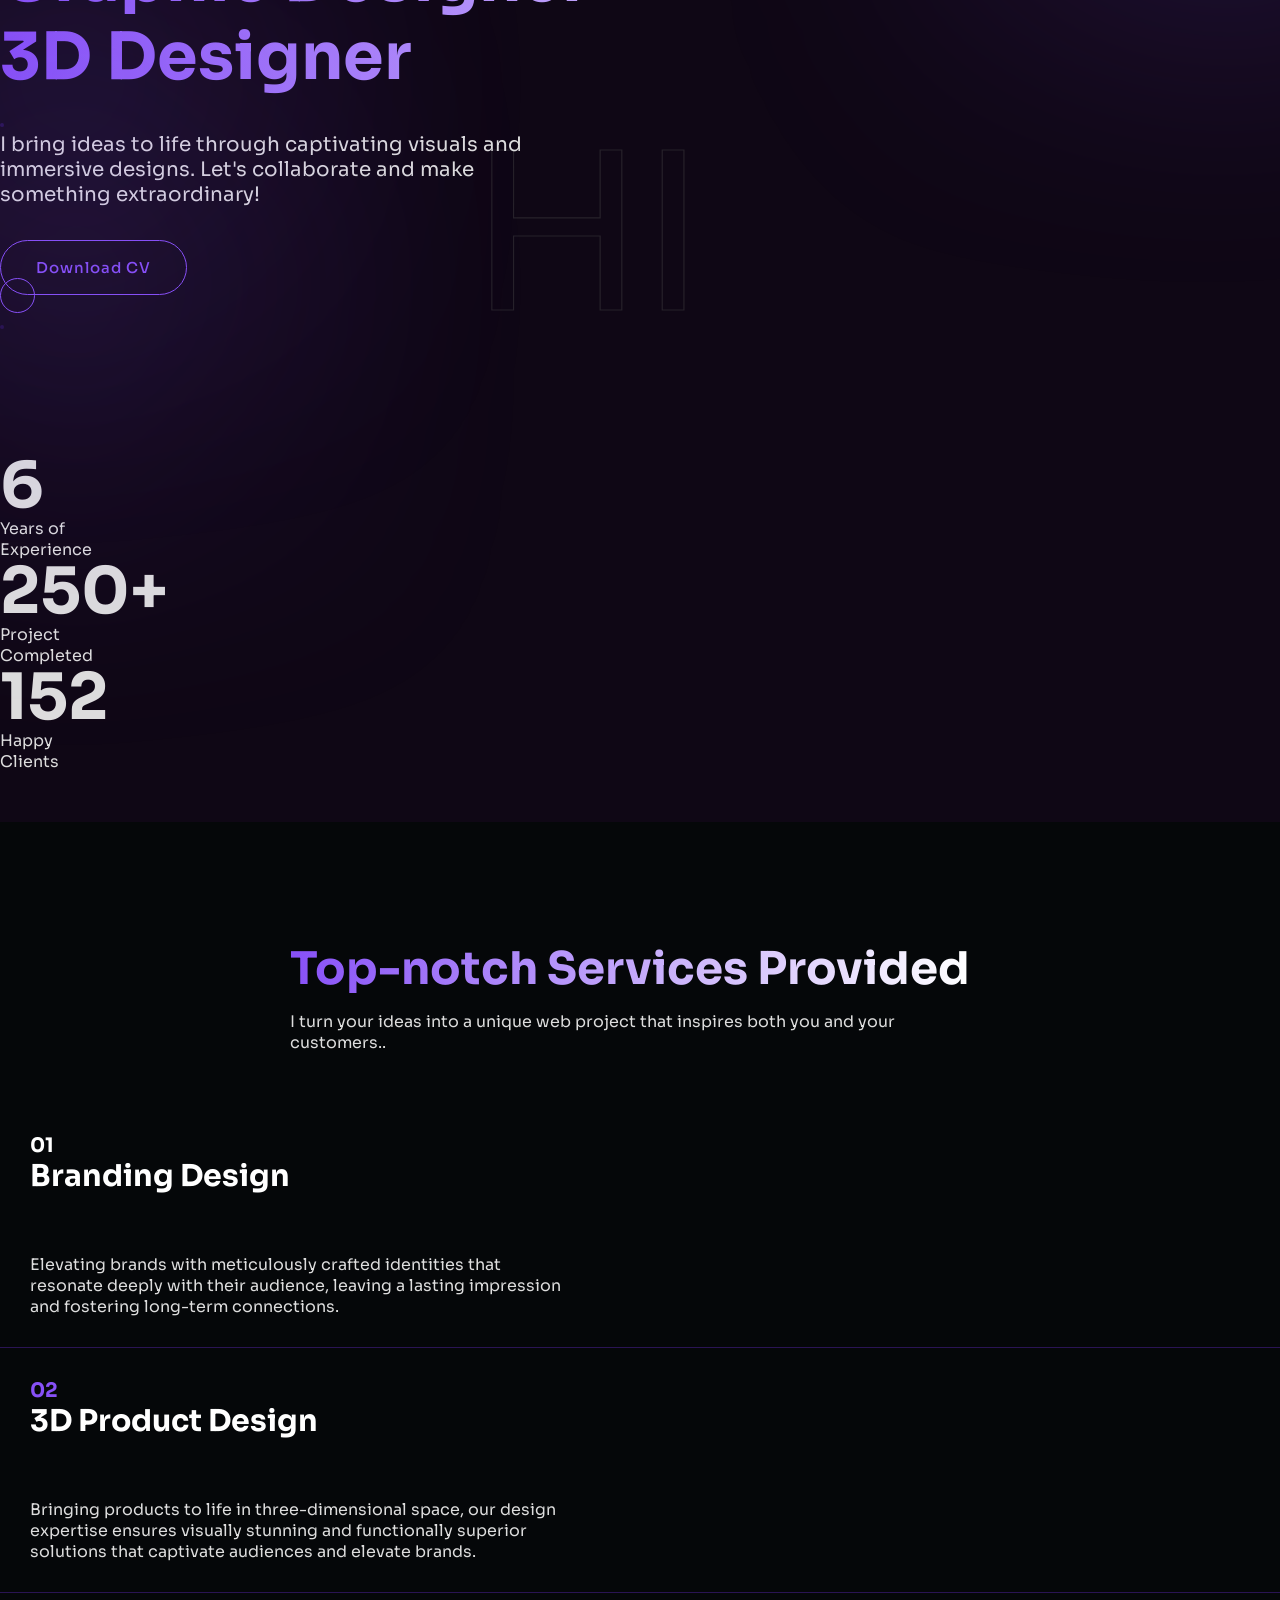
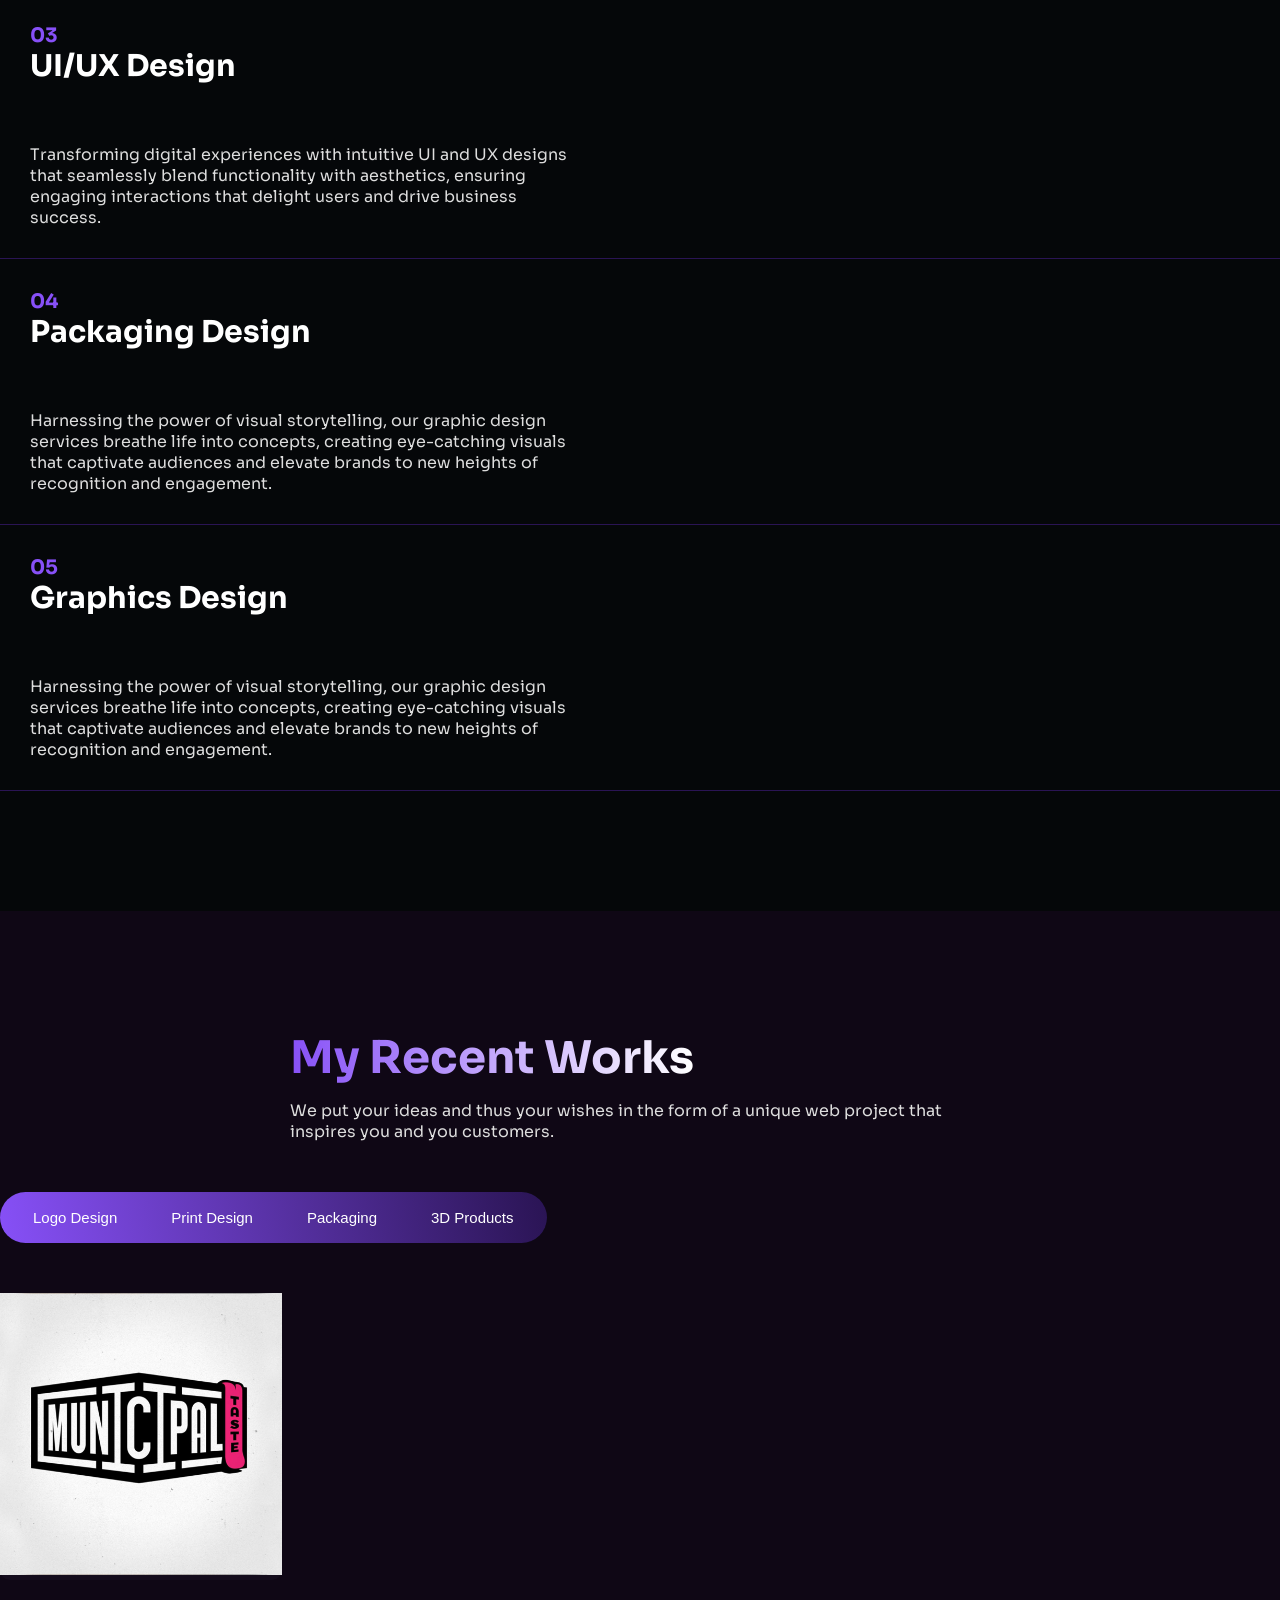
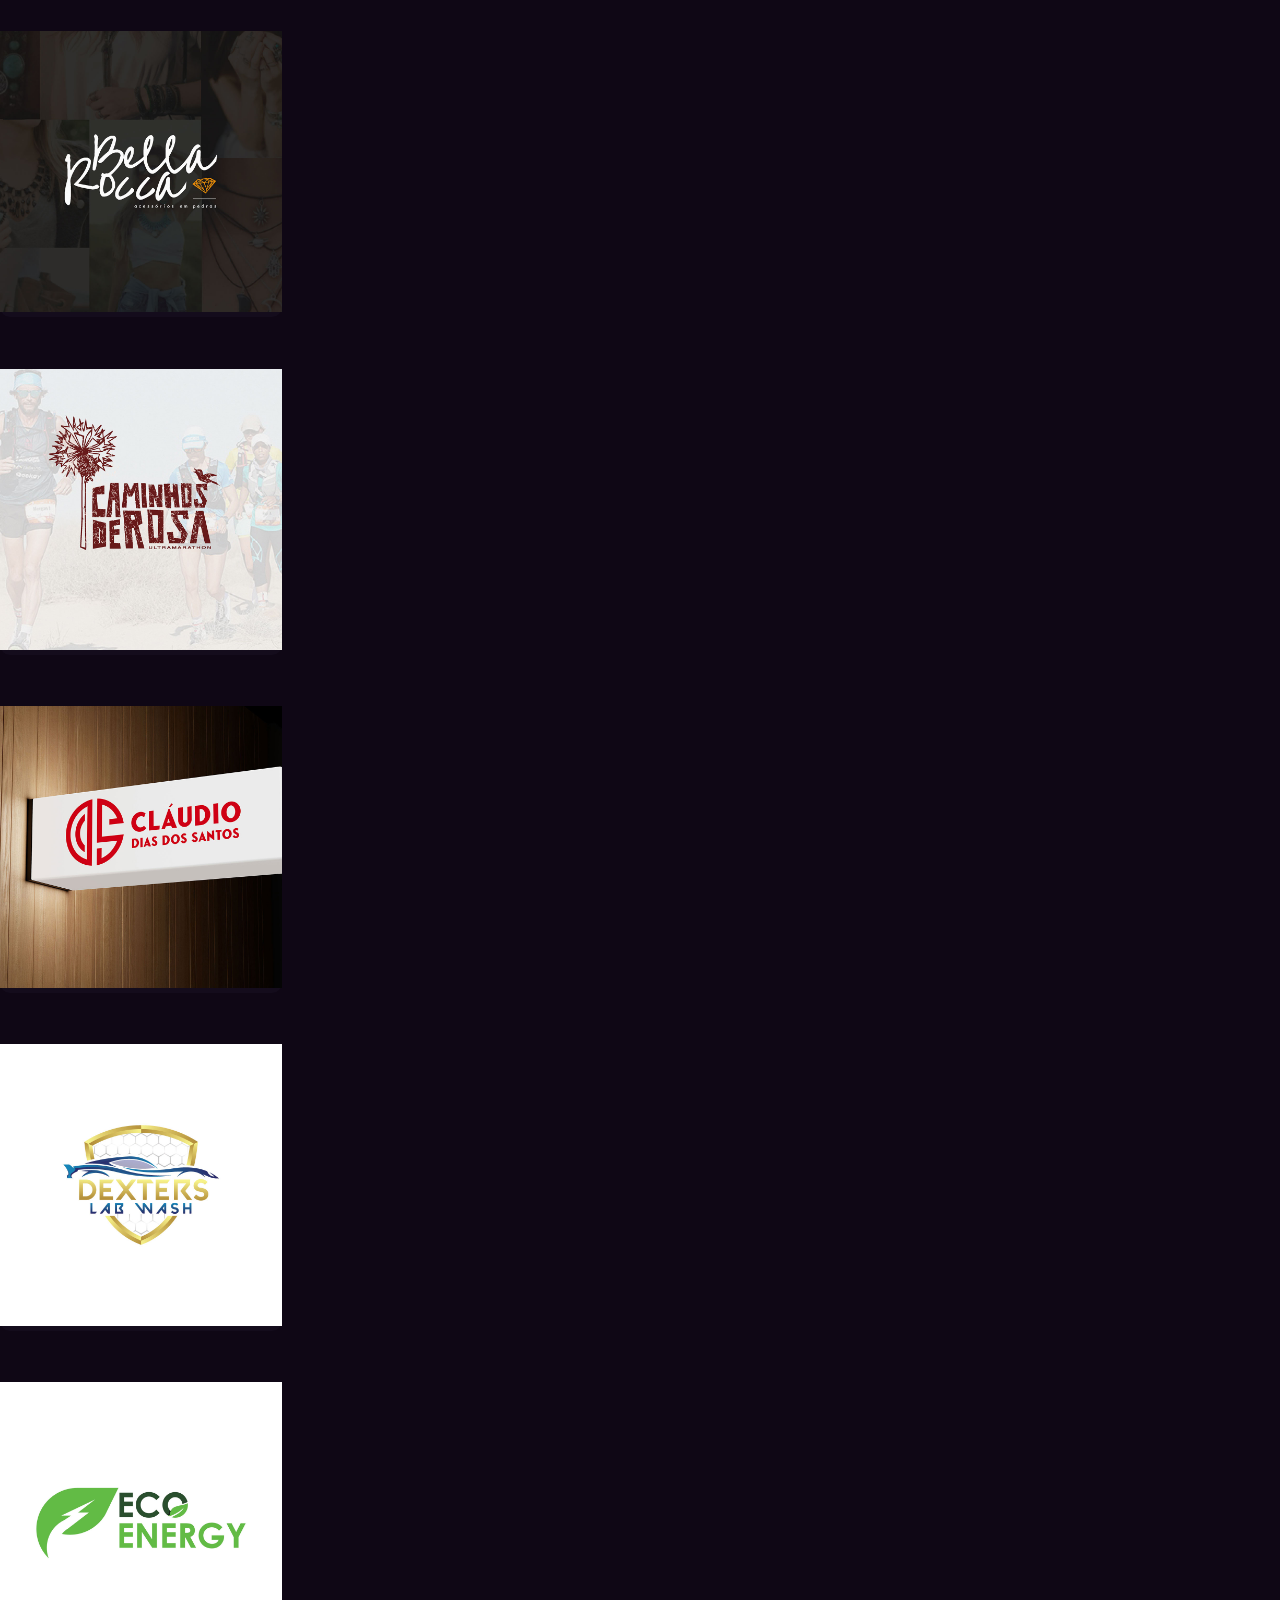
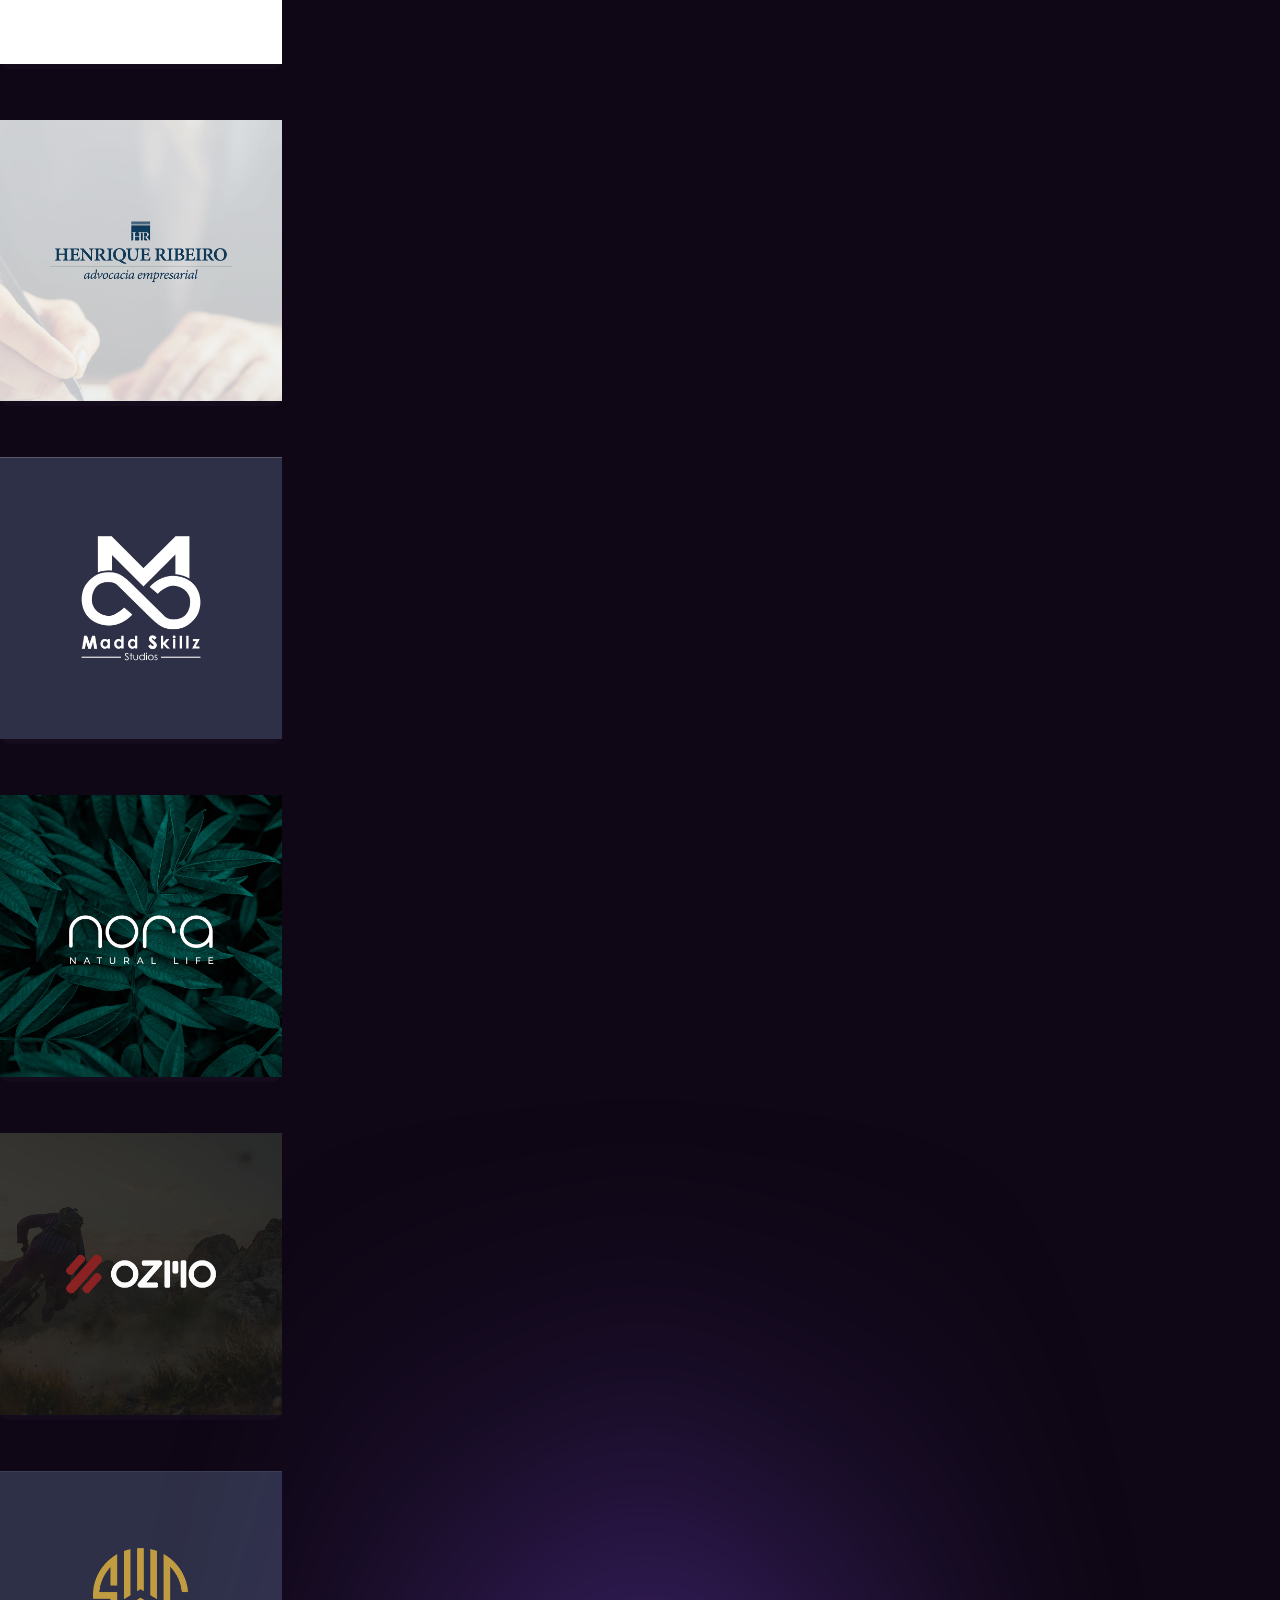
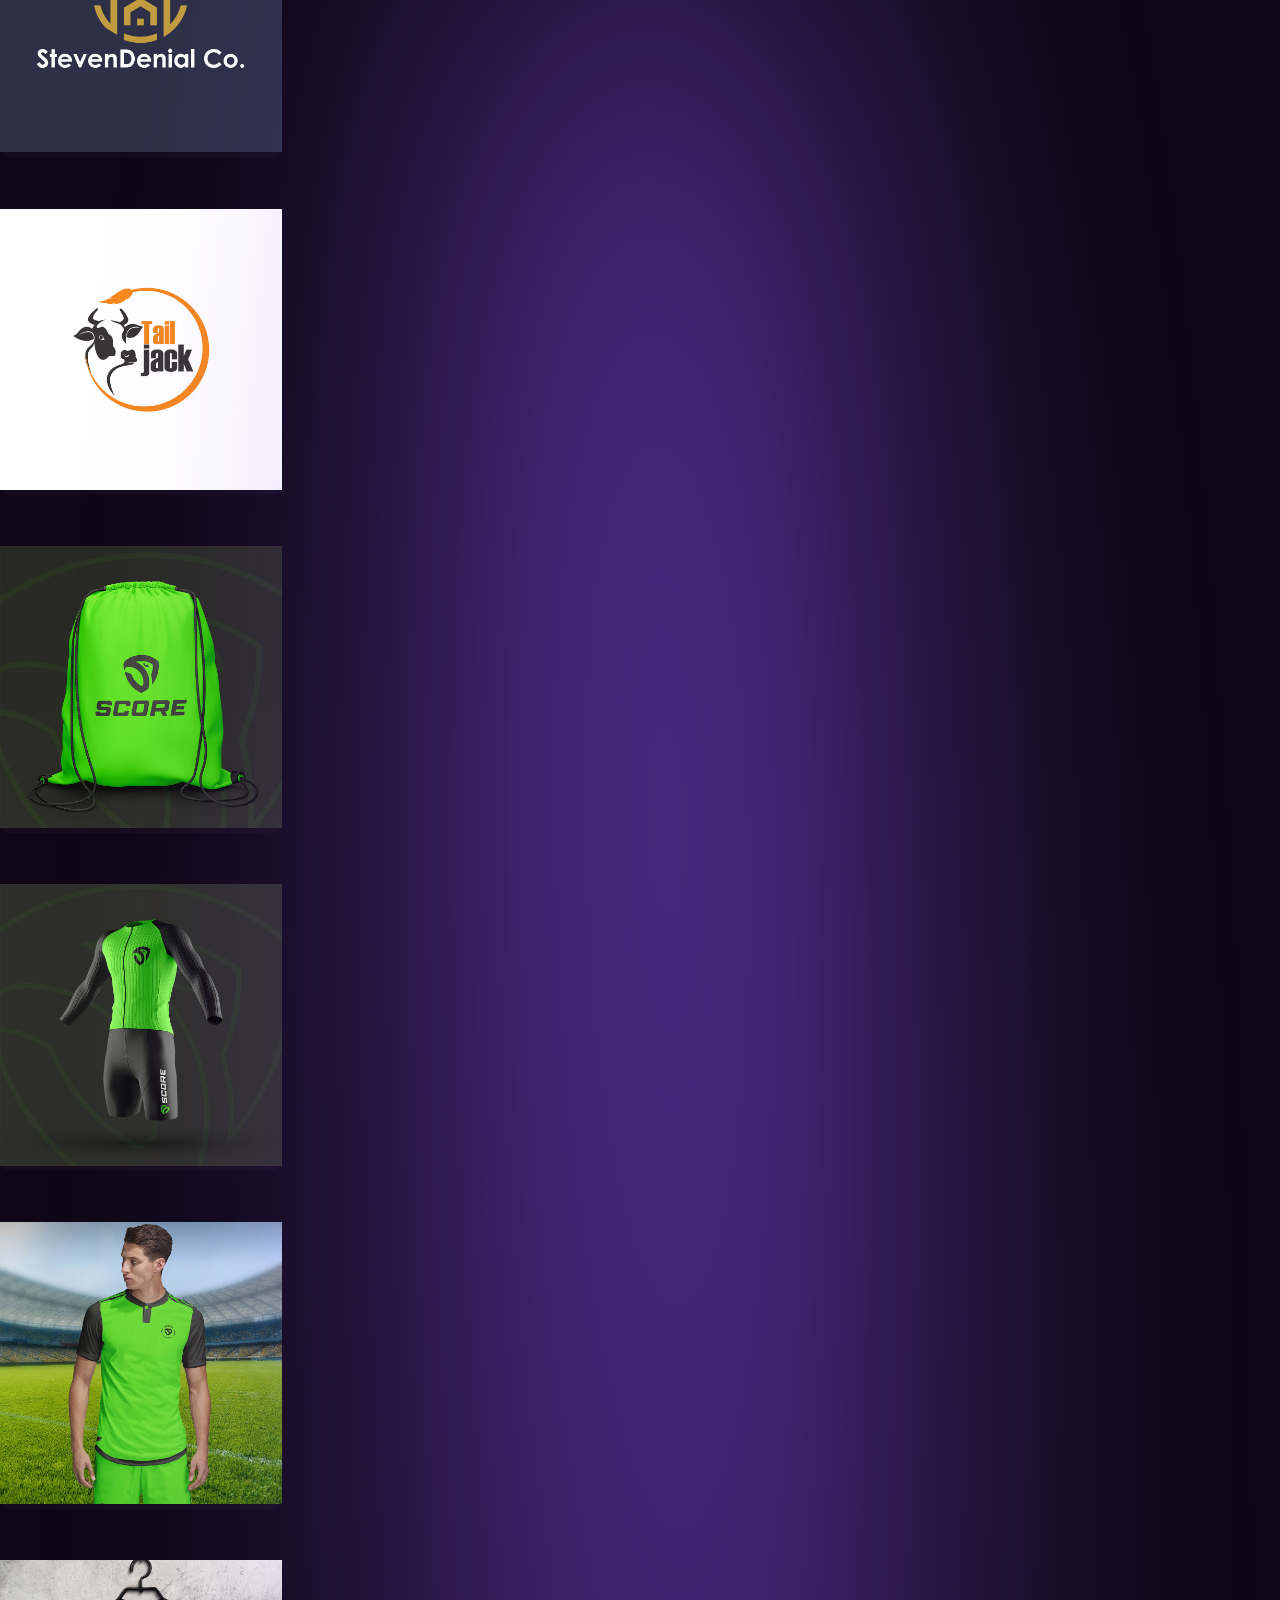
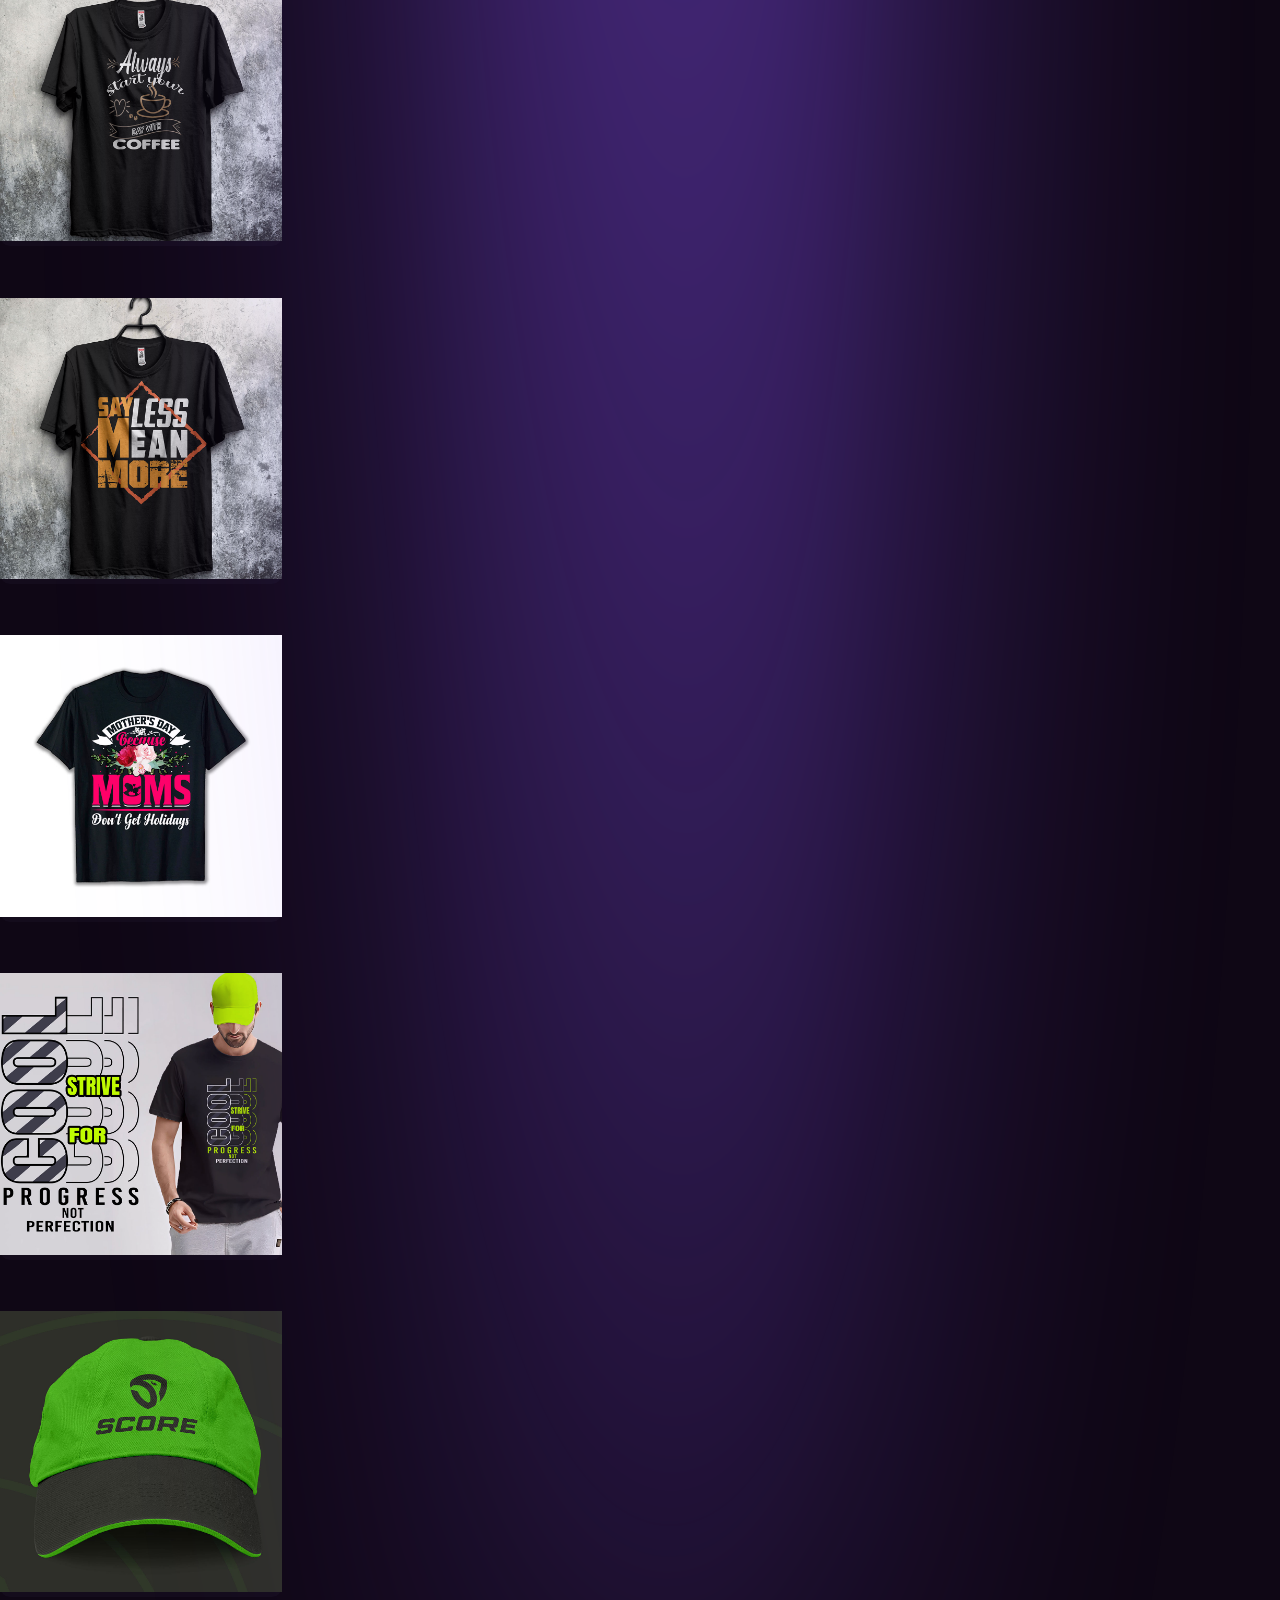
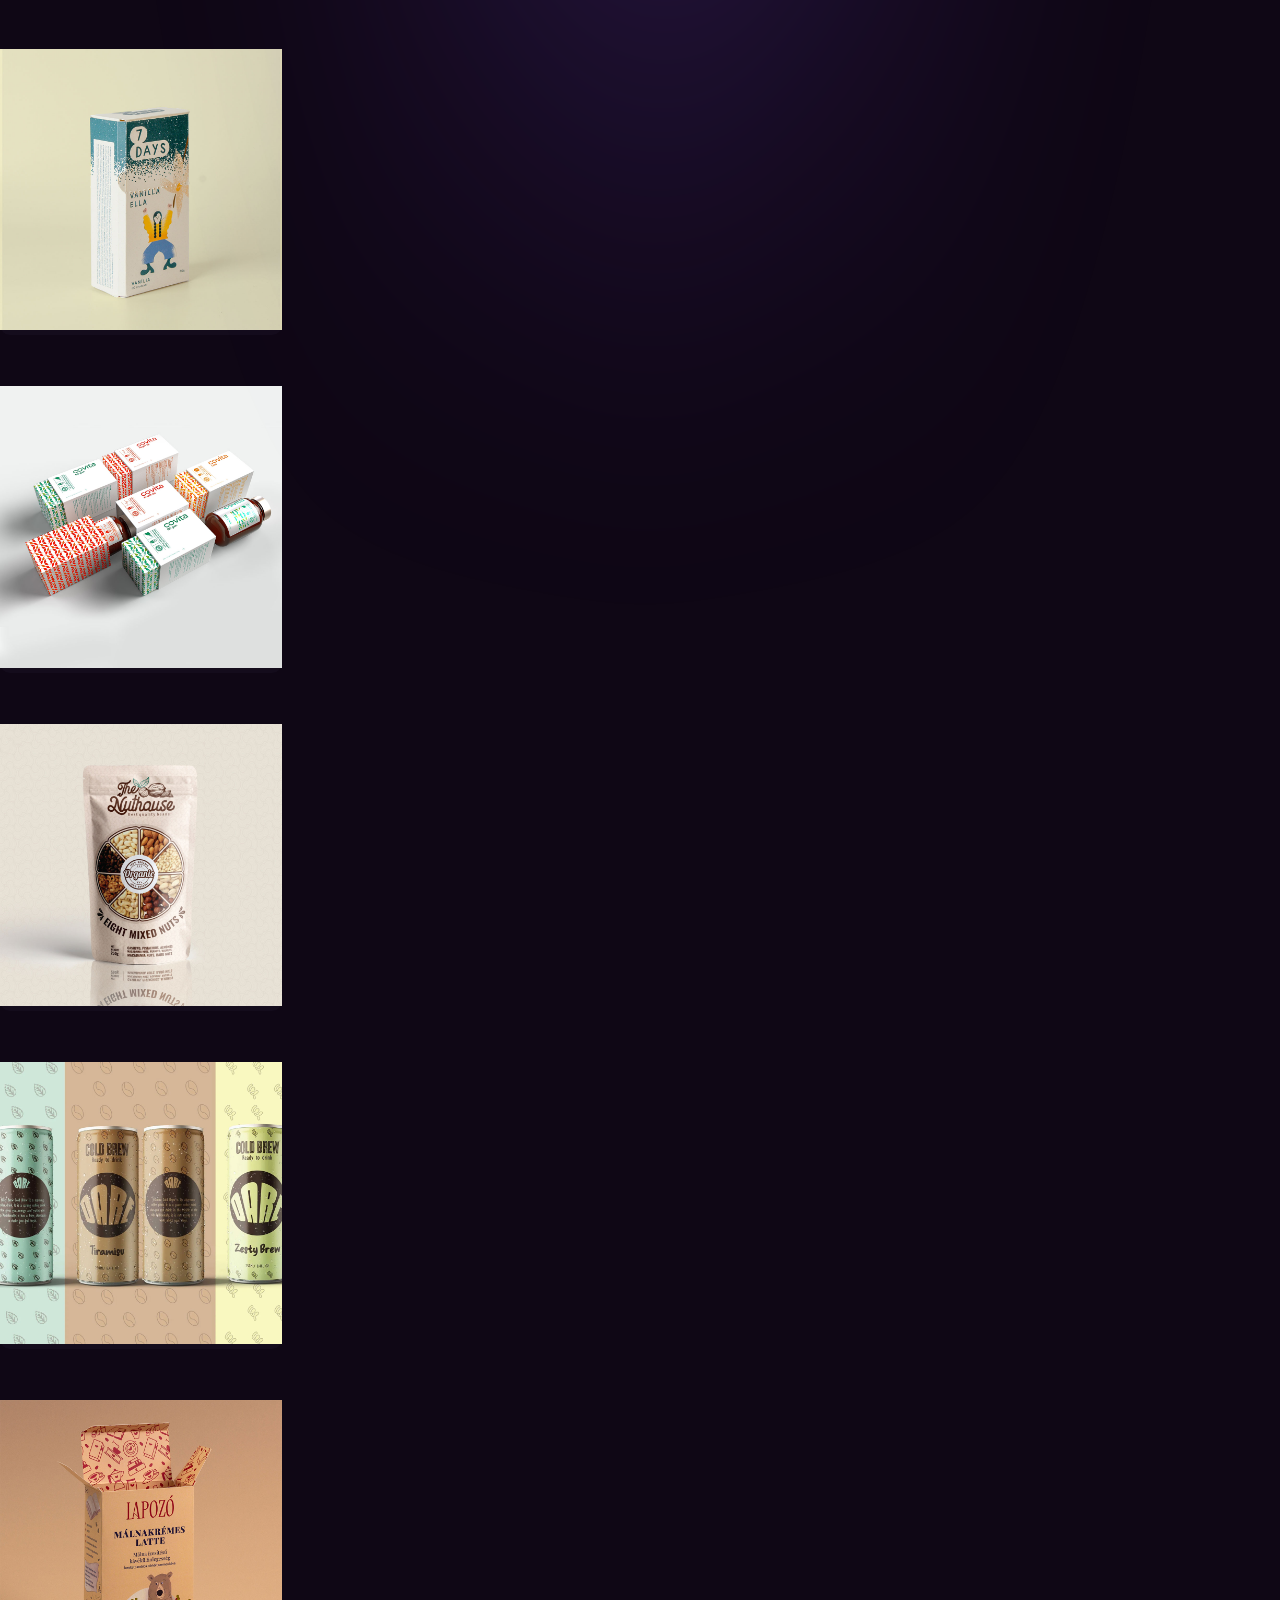
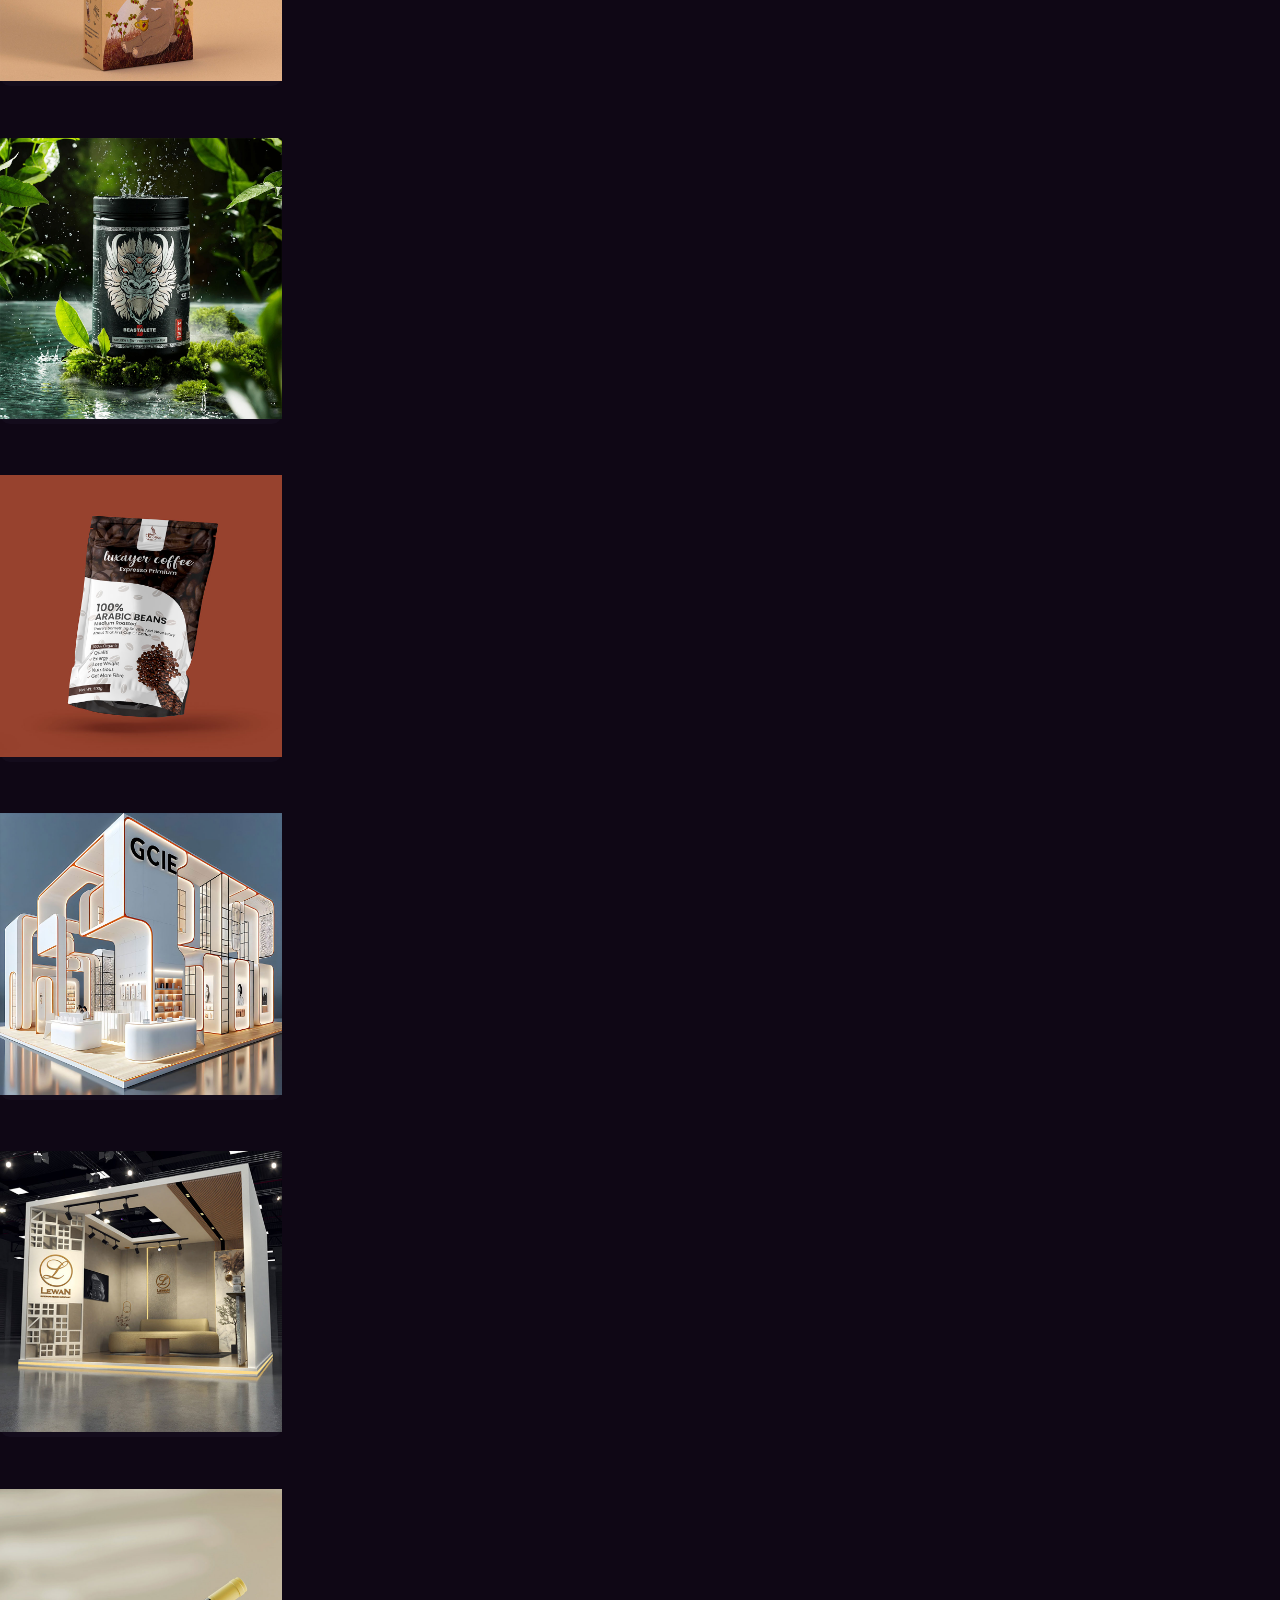
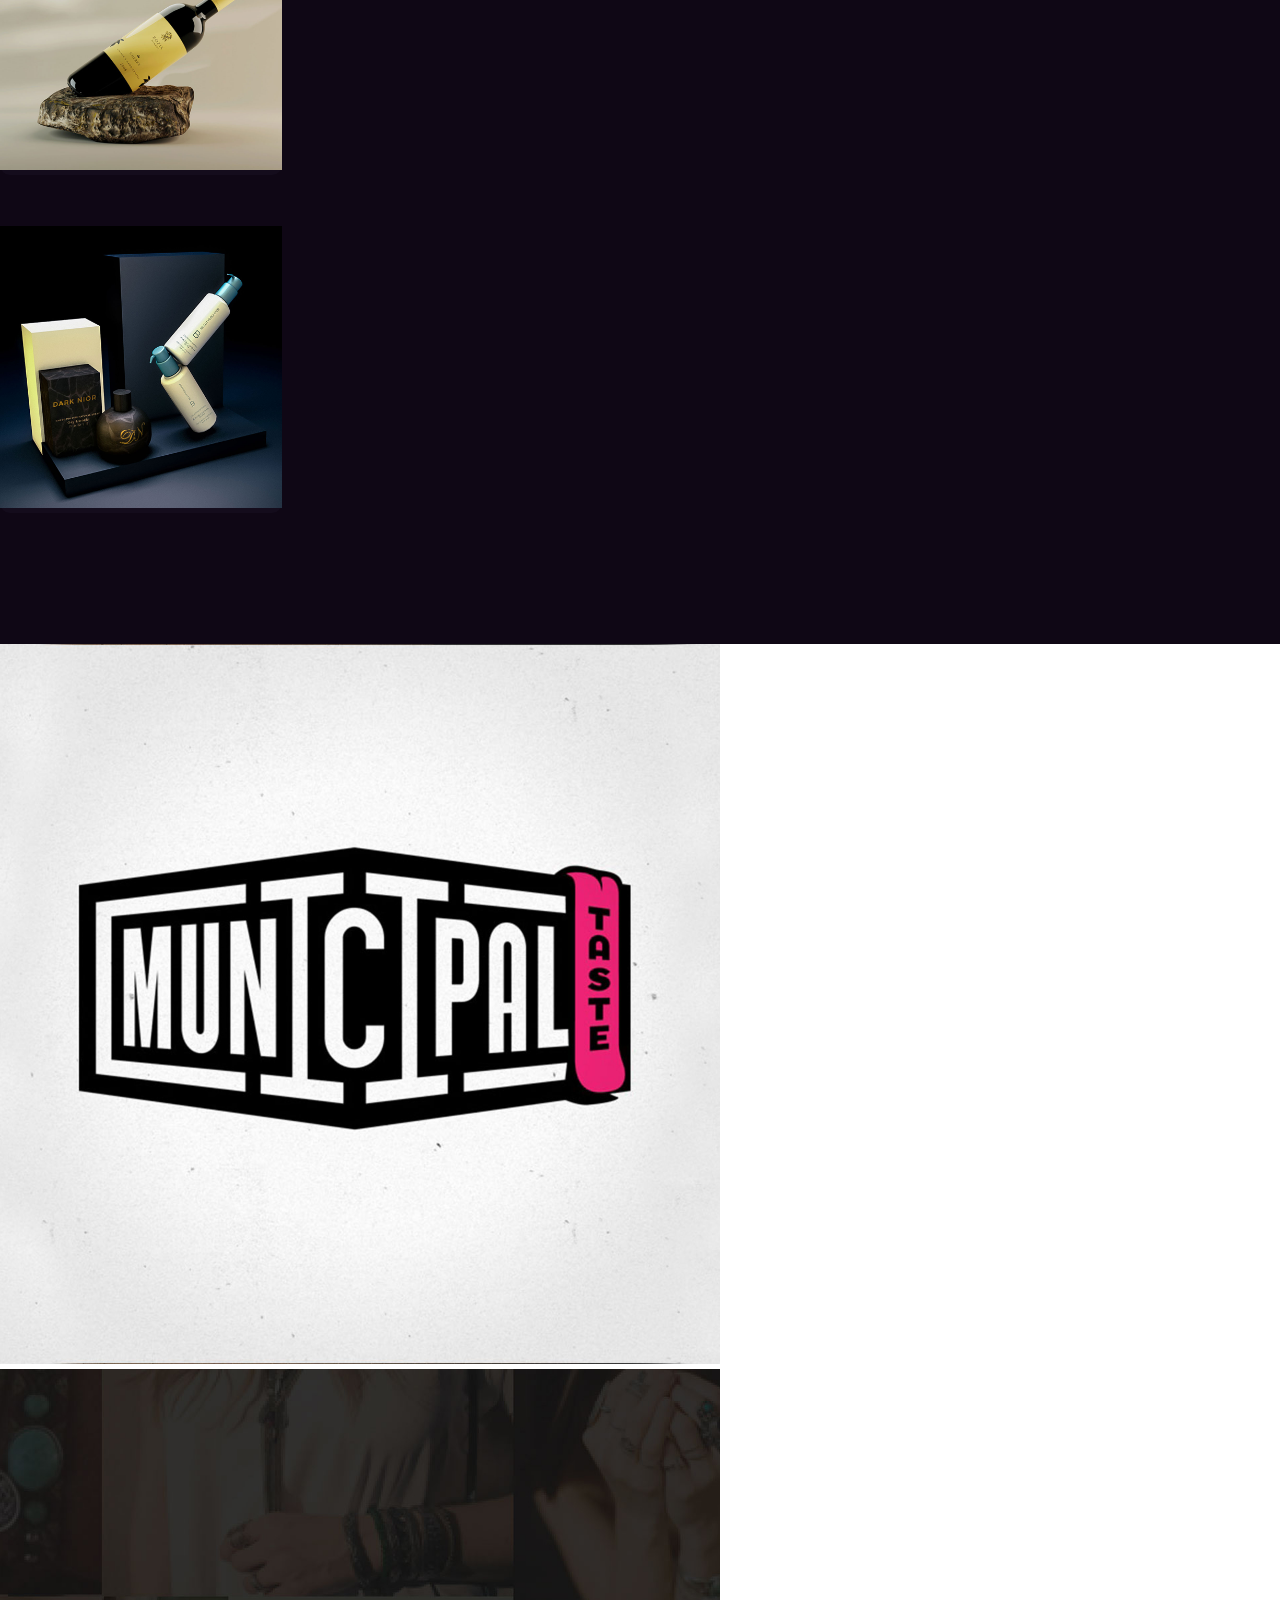
==== commit f7ce89cb: "Major changes to index page" ====
--- a/index.html
+++ b/index.html
@@ -66,29 +66,31 @@
         <div class="container">
             <div class="row">
                 <div class="col-12 d-flex flex-wrap align-items-center">
-
                     <div class="logo-box">
                         <a href="index.html">
                             <img src="assets/img/logo/logo.png" alt="">
                         </a>
                     </div>
-
                     <div class="header-info-list d-none d-md-inline-block">
                         <ul class="ul-reset">
                             <li><a href="mailto:mail@gerolddesign.com">asadgorsi@proton.me</a></li>
                         </ul>
                     </div>
-
                     <div class="header-menu">
                         <nav>
-                            <ul class="navigational-links"></ul>
+                            <ul>
+                                <li><a href="#services-section">Services</a></li>
+                                <li><a href="#works-section">Works</a></li>
+                                <li><a href="#resume-section">Resume</a></li>
+                                <li><a href="#skills-section">Skills</a></li>
+                                <li><a href="#testimonials-section">Testimonials</a></li>
+                                <!-- <li><a href="#contact-section">Contact</a></li> -->
+                            </ul>
                         </nav>
                     </div>
-
                     <div class="header-button">
                         <a href="https://www.fiverr.com/chasadkhan" class="btn tj-btn-primary">Hire me!</a>
                     </div>
-
                     <div class="menu-bar d-lg-none">
                         <button>
                             <span></span>
@@ -105,29 +107,31 @@
         <div class="container">
             <div class="row">
                 <div class="col-12 d-flex flex-wrap align-items-center">
-
                     <div class="logo-box">
                         <a href="index.html">
                             <img src="assets/img/logo/logo-design.png" alt="">
                         </a>
                     </div>
-
                     <div class="header-info-list d-none d-md-inline-block">
                         <ul class="ul-reset">
                             <li><a href="mailto:mail@gerolddesign.com">asadgorsi@proton.me</a></li>
                         </ul>
                     </div>
-
                     <div class="header-menu">
                         <nav>
-                            <ul class="navigational-links"></ul>
+                            <ul>
+                                <li><a href="#services-section">Services</a></li>
+                                <li><a href="#works-section">Works</a></li>
+                                <li><a href="#resume-section">Resume</a></li>
+                                <li><a href="#skills-section">Skills</a></li>
+                                <li><a href="#testimonials-section">Testimonials</a></li>
+                                <!-- <li><a href="#contact-section">Contact</a></li> -->
+                            </ul>
                         </nav>
                     </div>
-
                     <div class="header-button">
                         <a href="#" class="btn tj-btn-primary">Hire me!</a>
                     </div>
-
                     <div class="menu-bar d-lg-none">
                         <button>
                             <span></span>
@@ -145,19 +149,72 @@
     <main class="site-content" id="content">
         <!-- HERO SECTION START -->
         <section class="hero-section d-flex align-items-center" id="intro">
-            <div class="intro_text"></div>
+            <div class="intro_text">
+                <svg viewBox="0 0 1320 300">
+                    <text x="50%" Y="50%" text-anchor="middle">
+                        HI
+                    </text>
+                </svg>
+            </div>
             <div class="container">
                 <div class="row align-items-center">
                     <div class="col-md-6">
-                        <div class="hero-content-box"></div>
+                        <div class="hero-content-box">
+                            <span class="hero-sub-title wow fadeInLeft" data-wow-delay="1.1s">I am Asad Khan</span>
+                            <h1 class="hero-title wow fadeInLeft" data-wow-delay="1.2s">Graphic Designer +<br>3D
+                                Designer
+                            </h1>
+                            <div class="hero-image-box d-md-none text-center wow fadeInRight" data-wow-delay="1.3s">
+                                <img src="assets/img/hero/me.png" alt="">
+                            </div>
+                            <p class="lead wow fadeInLeft" data-wow-delay="1.4s">I bring ideas to life through
+                                captivating visuals and immersive designs.
+                                Let's collaborate and make something extraordinary!</p>
+                            <div class="button-box d-flex flex-wrap align-items-center">
+                                <a href="assets/img/CV.pdf" class="btn tj-btn-secondary wow fadeInLeft"
+                                    data-wow-delay="1.5s">Download
+                                    CV</a>
+                                <ul class="ul-reset social-icons wow fadeInLeft" data-wow-delay="1.6s">
+                                    <!-- <li><a href="#"><i class="fa-brands fa-twitter"></i></a></li>
+                                    <li><a href="#"><i class="fa-light fa-behance"></i></a></li> -->
+                                    <li><a href="#"><i class="fa-brands fa-linkedin-in"></i></a></li>
+                                    <!-- <li><a href="#"><i class="fa-brands fa-instagram"></i></a></li> -->
+                                </ul>
+                            </div>
+                        </div>
                     </div>
                     <div class="col-md-6 d-none d-md-block">
-                        <div class="hero-image-box text-center wow fadeInRight" data-wow-delay="1.5s"></div>
+                        <div class="hero-image-box text-center wow fadeInRight" data-wow-delay="1.5s">
+                            <img src="assets/img/hero/me.png" alt="">
+                        </div>
                     </div>
                 </div>
-
                 <div class="funfact-area">
-                    <div class="row"></div>
+                    <div class="row">
+                        <div class="col-6 col-lg-3">
+                            <div class="funfact-item d-flex flex-column flex-sm-row flex-wrap align-items-center">
+                                <div class="number"><span class="odometer" data-count="6">6</span></div>
+                                <div class="text">Years of <br>Experience</div>
+                            </div>
+                        </div>
+                        <div class="col-6 col-lg-3">
+                            <div class="funfact-item d-flex flex-column flex-sm-row flex-wrap align-items-center">
+                                <div class="number"><span class="odometer" data-count="249">250</span>+</div>
+                                <div class="text">Project <br>Completed</div>
+                            </div>
+                        </div>
+                        <div class="col-6 col-lg-3">
+                            <div class="funfact-item d-flex flex-column flex-sm-row flex-wrap align-items-center">
+                                <div class="number"><span class="odometer" data-count="150">152</span></div>
+                                <div class="text">Happy <br>Clients</div>
+                            </div>
+                        </div>
+                        <!-- <div class="col-6 col-lg-3">
+                            <div class="funfact-item d-flex flex-column flex-sm-row flex-wrap align-items-center">
+                                <div class="number"><span class="odometer" data-count="14">6</span></div>
+                                <div class="text">Years of <br>Experience</div>
+                            </div> -->
+                    </div>
                 </div>
             </div>
         </section>
@@ -175,10 +232,80 @@
                         </div>
                     </div>
                 </div>
-
                 <div class="row">
                     <div class="col-md-12">
                         <div class="services-widget position-relative">
+                            <div class="service-item current d-flex flex-wrap align-items-center wow fadeInUp"
+                                data-wow-delay=".5s">
+                                <div class="left-box d-flex flex-wrap align-items-center">
+                                    <span class="number">01</span>
+                                    <h3 class="service-title">Branding Design</h3>
+                                </div>
+                                <div class="right-box">
+                                    <p>Elevating brands with meticulously crafted identities that resonate deeply with
+                                        their audience, leaving a lasting impression and fostering long-term
+                                        connections.</p>
+                                </div>
+                                <i class="flaticon-up-right-arrow"></i>
+                                <!-- <button data-mfp-src="#service-wrapper" class="service-link modal-popup"></button> -->
+                            </div>
+                            <div class="service-item d-flex flex-wrap align-items-center wow fadeInUp"
+                                data-wow-delay=".6s">
+                                <div class="left-box d-flex flex-wrap align-items-center">
+                                    <span class="number">02</span>
+                                    <h3 class="service-title">3D Product Design</h3>
+                                </div>
+                                <div class="right-box">
+                                    <p>Bringing products to life in three-dimensional space, our design expertise
+                                        ensures visually stunning and functionally superior solutions that captivate
+                                        audiences and elevate brands.</p>
+                                </div>
+                                <i class="flaticon-up-right-arrow"></i>
+                                <!-- <button data-mfp-src="#service-wrapper" class="service-link modal-popup"></button> -->
+                            </div>
+                            <div class="service-item d-flex flex-wrap align-items-center wow fadeInUp"
+                                data-wow-delay=".7s">
+                                <div class="left-box d-flex flex-wrap align-items-center">
+                                    <span class="number">03</span>
+                                    <h3 class="service-title">UI/UX Design</h3>
+                                </div>
+                                <div class="right-box">
+                                    <p>Transforming digital experiences with intuitive UI and UX designs that seamlessly
+                                        blend functionality with aesthetics, ensuring engaging interactions that delight
+                                        users and drive business success.</p>
+                                </div>
+                                <i class="flaticon-up-right-arrow"></i>
+                                <!-- <button data-mfp-src="#service-wrapper" class="service-link modal-popup"></button> -->
+                            </div>
+                            <div class="service-item d-flex flex-wrap align-items-center wow fadeInUp"
+                                data-wow-delay=".8s">
+                                <div class="left-box d-flex flex-wrap align-items-center">
+                                    <span class="number">04</span>
+                                    <h3 class="service-title">Packaging Design</h3>
+                                </div>
+                                <div class="right-box">
+                                    <p>Harnessing the power of visual storytelling, our graphic design services breathe
+                                        life into concepts, creating eye-catching visuals that captivate audiences and
+                                        elevate brands to new heights of recognition and engagement.</p>
+                                </div>
+                                <i class="flaticon-up-right-arrow"></i>
+                                <!-- <button data-mfp-src="#service-wrapper" class="service-link modal-popup"></button> -->
+                            </div>
+                            <div class="active-bg wow fadeInUp" data-wow-delay=".5s"></div>
+                            <div class="service-item d-flex flex-wrap align-items-center wow fadeInUp"
+                                data-wow-delay=".8s">
+                                <div class="left-box d-flex flex-wrap align-items-center">
+                                    <span class="number">05</span>
+                                    <h3 class="service-title">Graphics Design</h3>
+                                </div>
+                                <div class="right-box">
+                                    <p>Harnessing the power of visual storytelling, our graphic design services breathe
+                                        life into concepts, creating eye-catching visuals that captivate audiences and
+                                        elevate brands to new heights of recognition and engagement.</p>
+                                </div>
+                                <i class="flaticon-up-right-arrow"></i>
+                                <!-- <button data-mfp-src="#service-wrapper" class="service-link modal-popup"></button> -->
+                            </div>
                             <div class="active-bg wow fadeInUp" data-wow-delay=".6s"></div>
                         </div>
                     </div>
@@ -589,11 +716,198 @@
                     </div>
                 </div>
             </div>
-
-            <div class="portfolio-modal"></div>
-
         </section>
         <!-- PORTFOLIO SECTION END -->
+
+        <!-- start: Portfolio Popup -->
+        <!-- <div class="portfolio-modal"></div> -->
+        <div id="AirshipMuniLogo" class="popup_content_area zoom-anim-dialog mfp-hide">
+            <div class="popup_modal_img">
+                <img src="assets/img/portfolio/Logos/airship-Muni-Logo.jpg" alt=""
+                    class="img-thumbnail rounded mx-auto d-block portfolio-image-on-modal">
+            </div>
+        </div>
+        <div id="BellaRocca" class="popup_content_area zoom-anim-dialog mfp-hide">
+            <div class="popup_modal_img">
+                <img src="assets/img/portfolio/Logos/Bella-Rocca.jpg" alt=""
+                    class="img-thumbnail rounded mx-auto d-block portfolio-image-on-modal">
+            </div>
+        </div>
+        <div id="CaminhosDerosaLogo" class="popup_content_area zoom-anim-dialog mfp-hide">
+            <div class="popup_modal_img">
+                <img src="assets/img/portfolio/Logos/Caminhos-Derosa-logo.jpg" alt=""
+                    class="img-thumbnail rounded mx-auto d-block portfolio-image-on-modal">
+            </div>
+        </div>
+        <div id="ClaudioLogo" class="popup_content_area zoom-anim-dialog mfp-hide">
+            <div class="popup_modal_img">
+                <img src="assets/img/portfolio/Logos/Claudio-logo.jpg" alt=""
+                    class="img-thumbnail rounded mx-auto d-block portfolio-image-on-modal">
+            </div>
+        </div>
+        <div id="DexterLabWash" class="popup_content_area zoom-anim-dialog mfp-hide">
+            <div class="popup_modal_img">
+                <img src="assets/img/portfolio/Logos/dexters-lab-wash.jpg" alt=""
+                    class="img-thumbnail rounded mx-auto d-block portfolio-image-on-modal">
+            </div>
+        </div>
+        <div id="EcoEnergy" class="popup_content_area zoom-anim-dialog mfp-hide">
+            <div class="popup_modal_img">
+                <img src="assets/img/portfolio/Logos/eco-energy.jpg" alt=""
+                    class="img-thumbnail rounded mx-auto d-block portfolio-image-on-modal">
+            </div>
+        </div>
+        <div id="HenriqueRiberioLogo" class="popup_content_area zoom-anim-dialog mfp-hide">
+            <div class="popup_modal_img">
+                <img src="assets/img/portfolio/Logos/Henrique-Riberio-Logo.jpg" alt=""
+                    class="img-thumbnail rounded mx-auto d-block portfolio-image-on-modal">
+            </div>
+        </div>
+        <div id="MaddSkillzStudio" class="popup_content_area zoom-anim-dialog mfp-hide">
+            <div class="popup_modal_img">
+                <img src="assets/img/portfolio/Logos/madd-skillz-studio.jpg" alt=""
+                    class="img-thumbnail rounded mx-auto d-block portfolio-image-on-modal">
+            </div>
+        </div>
+        <div id="Nora" class="popup_content_area zoom-anim-dialog mfp-hide">
+            <div class="popup_modal_img">
+                <img src="assets/img/portfolio/Logos/Nora-Logo.jpg" alt=""
+                    class="img-thumbnail rounded mx-auto d-block portfolio-image-on-modal">
+            </div>
+        </div>
+        <div id="Ozmo" class="popup_content_area zoom-anim-dialog mfp-hide">
+            <div class="popup_modal_img">
+                <img src="assets/img/portfolio/Logos/ozmo-logo.jpg" alt=""
+                    class="img-thumbnail rounded mx-auto d-block portfolio-image-on-modal">
+            </div>
+        </div>
+        <div id="StevenDenialCo" class="popup_content_area zoom-anim-dialog mfp-hide">
+            <div class="popup_modal_img">
+                <img src="assets/img/portfolio/Logos/stevendenial-Co.jpg" alt=""
+                    class="img-thumbnail rounded mx-auto d-block portfolio-image-on-modal">
+            </div>
+        </div>
+        <div id="TailJack" class="popup_content_area zoom-anim-dialog mfp-hide">
+            <div class="popup_modal_img">
+                <img src="assets/img/portfolio/Logos/tail-jack.jpg" alt=""
+                    class="img-thumbnail rounded mx-auto d-block portfolio-image-on-modal">
+            </div>
+        </div>
+        <div id="SportsBag" class="popup_content_area zoom-anim-dialog mfp-hide">
+            <div class="popup_modal_img">
+                <img src="assets/img/portfolio/Print Design/1.jpg" alt=""
+                    class="img-thumbnail rounded mx-auto d-block portfolio-image-on-modal">
+            </div>
+        </div>
+        <div id="WetSuit" class="popup_content_area zoom-anim-dialog mfp-hide">
+            <div class="popup_modal_img">
+                <img src="assets/img/portfolio/Print Design/2.jpg" alt=""
+                    class="img-thumbnail rounded mx-auto d-block portfolio-image-on-modal">
+            </div>
+        </div>
+        <div id="SportsShirt" class="popup_content_area zoom-anim-dialog mfp-hide">
+            <div class="popup_modal_img">
+                <img src="assets/img/portfolio/Print Design/3.jpg" alt=""
+                    class="img-thumbnail rounded mx-auto d-block portfolio-image-on-modal">
+            </div>
+        </div>
+        <div id="ShirtDesign1" class="popup_content_area zoom-anim-dialog mfp-hide">
+            <div class="popup_modal_img">
+                <img src="assets/img/portfolio/Print Design/4.jpg" alt=""
+                    class="img-thumbnail rounded mx-auto d-block portfolio-image-on-modal">
+            </div>
+        </div>
+        <div id="ShirtDesign2" class="popup_content_area zoom-anim-dialog mfp-hide">
+            <div class="popup_modal_img">
+                <img src="assets/img/portfolio/Print Design/5.jpg" alt=""
+                    class="img-thumbnail rounded mx-auto d-block portfolio-image-on-modal">
+            </div>
+        </div>
+        <div id="ShirtDesign3" class="popup_content_area zoom-anim-dialog mfp-hide">
+            <div class="popup_modal_img">
+                <img src="assets/img/portfolio/Print Design/6.jpg" alt=""
+                    class="img-thumbnail rounded mx-auto d-block portfolio-image-on-modal">
+            </div>
+        </div>
+        <div id="ShirtDesign4" class="popup_content_area zoom-anim-dialog mfp-hide">
+            <div class="popup_modal_img">
+                <img src="assets/img/portfolio/Print Design/7.jpg" alt=""
+                    class="img-thumbnail rounded mx-auto d-block portfolio-image-on-modal">
+            </div>
+        </div>
+        <div id="CapDesign" class="popup_content_area zoom-anim-dialog mfp-hide">
+            <div class="popup_modal_img">
+                <img src="assets/img/portfolio/Print Design/8.jpg" alt=""
+                    class="img-thumbnail rounded mx-auto d-block portfolio-image-on-modal">
+            </div>
+        </div>
+        <div id="TuckEndBox" class="popup_content_area zoom-anim-dialog mfp-hide">
+            <div class="popup_modal_img">
+                <img src="assets/img/portfolio/Packaging/1.jpg" alt=""
+                    class="img-thumbnail rounded mx-auto d-block portfolio-image-on-modal">
+            </div>
+        </div>
+        <div id="TuckEndBox1" class="popup_content_area zoom-anim-dialog mfp-hide">
+            <div class="popup_modal_img">
+                <img src="assets/img/portfolio/Packaging/2.jpg" alt=""
+                    class="img-thumbnail rounded mx-auto d-block portfolio-image-on-modal">
+            </div>
+        </div>
+        <div id="Pouch" class="popup_content_area zoom-anim-dialog mfp-hide">
+            <div class="popup_modal_img">
+                <img src="assets/img/portfolio/Packaging/3.jpg" alt=""
+                    class="img-thumbnail rounded mx-auto d-block portfolio-image-on-modal">
+            </div>
+        </div>
+        <div id="Can" class="popup_content_area zoom-anim-dialog mfp-hide">
+            <div class="popup_modal_img">
+                <img src="assets/img/portfolio/Packaging/4.jpg" alt=""
+                    class="img-thumbnail rounded mx-auto d-block portfolio-image-on-modal">
+            </div>
+        </div>
+        <div id="TuckEndBox2" class="popup_content_area zoom-anim-dialog mfp-hide">
+            <div class="popup_modal_img">
+                <img src="assets/img/portfolio/Packaging/5.jpg" alt=""
+                    class="img-thumbnail rounded mx-auto d-block portfolio-image-on-modal">
+            </div>
+        </div>
+        <div id="LabelDesign" class="popup_content_area zoom-anim-dialog mfp-hide">
+            <div class="popup_modal_img">
+                <img src="assets/img/portfolio/Packaging/6.jpg" alt=""
+                    class="img-thumbnail rounded mx-auto d-block portfolio-image-on-modal">
+            </div>
+        </div>
+        <div id="PouchDesign" class="popup_content_area zoom-anim-dialog mfp-hide">
+            <div class="popup_modal_img">
+                <img src="assets/img/portfolio/Packaging/7.jpg" alt=""
+                    class="img-thumbnail rounded mx-auto d-block portfolio-image-on-modal">
+            </div>
+        </div>
+        <div id="BoothDesign" class="popup_content_area zoom-anim-dialog mfp-hide">
+            <div class="popup_modal_img">
+                <img src="assets/img/portfolio/3D products/1.jpg" alt=""
+                    class="img-thumbnail rounded mx-auto d-block portfolio-image-on-modal">
+            </div>
+        </div>
+        <div id="BoothDesign1" class="popup_content_area zoom-anim-dialog mfp-hide">
+            <div class="popup_modal_img">
+                <img src="assets/img/portfolio/3D products/2.jpg" alt=""
+                    class="img-thumbnail rounded mx-auto d-block portfolio-image-on-modal">
+            </div>
+        </div>
+        <div id="WineBottle" class="popup_content_area zoom-anim-dialog mfp-hide">
+            <div class="popup_modal_img">
+                <img src="assets/img/portfolio/3D products/3.jpg" alt=""
+                    class="img-thumbnail rounded mx-auto d-block portfolio-image-on-modal">
+            </div>
+        </div>
+        <div id="CosmeticBottles" class="popup_content_area zoom-anim-dialog mfp-hide">
+            <div class="popup_modal_img">
+                <img src="assets/img/portfolio/3D products/4.jpg" alt=""
+                    class="img-thumbnail rounded mx-auto d-block portfolio-image-on-modal">
+            </div>
+        </div>
+        <!-- end: Portfolio Popup -->
 
         <!-- RESUME & EDUCATION SECTION START -->
         <section class="resume-section" id="resume-section">
@@ -603,14 +917,87 @@
                         <div class="section-header wow fadeInUp" data-wow-delay=".3s">
                             <h2 class="section-title">My Experience</h2>
                         </div>
-                        <div class="resume-widget experiences"></div>
-                    </div>
-
+                        <div class="resume-widget">
+                            <div class="resume-item wow fadeInLeft" data-wow-delay=".4s">
+                                <div class="time">
+                                    Jan 2018 - Jun 2019
+                                </div>
+                                <h3 class="resume-title">Graphic Designer</h3>
+                                <div class="institute">
+                                    ArtBoxbyNaba, Lahore, Pakistan
+                                </div>
+                            </div>
+                            <div class="resume-item wow fadeInLeft" data-wow-delay=".5s">
+                                <div class="time">
+                                    Apr 2020 - Mar 2022
+                                </div>
+                                <h3 class="resume-title">Packaging Designer</h3>
+                                <div class="institute">
+                                    We Custom Boxes, Lahore, Pakistan
+                                </div>
+                            </div>
+                            <div class="resume-item wow fadeInLeft" data-wow-delay=".6s">
+                                <div class="time">
+                                    Apr 2019 - Present
+                                </div>
+                                <h3 class="resume-title">Freelance Graphic Designer</h3>
+                                <div class="institute">
+                                    Fiverr, Upwork
+                                </div>
+                            </div>
+                            <div class="resume-item wow fadeInLeft" data-wow-delay=".7s">
+                                <div class="time">
+                                    Mar 2016 - July 2016
+                                </div>
+                                <h3 class="resume-title">Junior Graphics Designer</h3>
+                                <div class="institute">
+                                    Coresolutionsandservices, Lahore, Pakistan
+                                </div>
+                            </div>
+                        </div>
+                    </div>
                     <div class="col-md-6">
                         <div class="section-header wow fadeInUp" data-wow-delay=".4s">
                             <h2 class="section-title">My Education</h2>
                         </div>
-                        <div class="resume-widget education"></div>
+                        <div class="resume-widget">
+                            <div class="resume-item wow fadeInRight" data-wow-delay=".5s">
+                                <div class="time">
+                                    2020 - 2022
+                                </div>
+                                <h3 class="resume-title">Graphic Designer, BA</h3>
+                                <div class="institute">
+                                    Punjab University, Lahore
+                                </div>
+                            </div>
+                            <div class="resume-item wow fadeInRight" data-wow-delay=".6s">
+                                <div class="time">
+                                    2019 - 2019
+                                </div>
+                                <h3 class="resume-title">Graphic design course</h3>
+                                <div class="institute">
+                                    digiskills.pk
+                                </div>
+                            </div>
+                            <div class="resume-item wow fadeInRight" data-wow-delay=".7s">
+                                <div class="time">
+                                    2020 - 2020
+                                </div>
+                                <h3 class="resume-title">Packaging Design Course</h3>
+                                <div class="institute">
+                                    Udemy
+                                </div>
+                            </div>
+                            <div class="resume-item wow fadeInRight" data-wow-delay=".8s">
+                                <div class="time">
+                                    2021 - 2021
+                                </div>
+                                <h3 class="resume-title">3D Design Course</h3>
+                                <div class="institute">
+                                    Udemy
+                                </div>
+                            </div>
+                        </div>
                     </div>
                 </div>
             </div>
@@ -630,10 +1017,82 @@
                         </div>
                     </div>
                 </div>
-
                 <div class="row">
                     <div class="col-md-12">
-                        <div class="skills-widget d-flex flex-wrap justify-content-center align-items-center"></div>
+                        <div class="skills-widget d-flex flex-wrap justify-content-center align-items-center">
+                            <div class="skill-item wow fadeInUp" data-wow-delay=".3s">
+                                <div class="skill-inner">
+                                    <div class="icon-box">
+                                        <img src="assets/img/icons/photoshop.svg" alt="">
+                                    </div>
+                                    <div class="number">100%</div>
+                                </div>
+                                <p>Photoshop</p>
+                            </div>
+                            <div class="skill-item wow fadeInUp" data-wow-delay=".4s">
+                                <div class="skill-inner">
+                                    <div class="icon-box">
+                                        <img src="assets/img/icons/illustrator.svg" alt="">
+                                    </div>
+                                    <div class="number">100%</div>
+                                </div>
+                                <p>Illustrator</p>
+                            </div>
+                            <div class="skill-item wow fadeInUp" data-wow-delay=".5s">
+                                <div class="skill-inner">
+                                    <div class="icon-box">
+                                        <img src="assets/img/icons/xd.svg" alt="">
+                                    </div>
+                                    <div class="number">95%</div>
+                                </div>
+                                <p>XD</p>
+                            </div>
+                            <div class="skill-item wow fadeInUp" data-wow-delay=".6s">
+                                <div class="skill-inner">
+                                    <div class="icon-box">
+                                        <img src="assets/img/icons/indesign.svg" alt="">
+                                    </div>
+                                    <div class="number">90%</div>
+                                </div>
+                                <p>InDesign</p>
+                            </div>
+                            <div class="skill-item wow fadeInUp" data-wow-delay=".8s">
+                                <div class="skill-inner">
+                                    <div class="icon-box">
+                                        <img src="assets/img/icons/priemre-pro.svg" alt="">
+                                    </div>
+                                    <div class="number">80%</div>
+                                </div>
+                                <p>Premiere Pro</p>
+                            </div>
+                            <div class="skill-item wow fadeInUp" data-wow-delay=".9s">
+                                <div class="skill-inner">
+                                    <div class="icon-box">
+                                        <img src="assets/img/icons/sketch.svg" alt="">
+                                    </div>
+                                    <div class="number">100%</div>
+                                </div>
+                                <p>Sketch</p>
+                            </div>
+                            <div class="skill-item wow fadeInUp" data-wow-delay="1s">
+                                <div class="skill-inner">
+                                    <div class="icon-box">
+                                        <img src="assets/img/icons/figma.svg" alt="">
+                                    </div>
+                                    <div class="number">90%</div>
+                                </div>
+                                <p>Figma</p>
+                            </div>
+                            <div class="skill-item wow fadeInUp" data-wow-delay="1.1s">
+                                <div class="skill-inner">
+                                    <div class="icon-box">
+                                        <img src="assets/img/icons/blender.svg" alt="">
+                                    </div>
+                                    <div class="number">90%</div>
+                                </div>
+                                <p>Blender</p>
+                            </div>
+                        </div>
                     </div>
                 </div>
             </div>
@@ -651,10 +1110,410 @@
                                 with my super services</p>
                         </div>
                     </div>
-
                     <div class="col-lg-7 col-xl-6 offset-xl-1">
                         <div class="testimonials-widget wow fadeInRight" data-wow-delay=".5s">
-                            <div class="owl-carousel testimonial-carousel"></div>
+                            <div class="owl-carousel testimonial-carousel">
+                                <div class="testimonial-item">
+                                    <div class="top-area d-flex flex-wrap justify-content-between">
+                                        <div class="logo-box">
+                                            <!-- <img src="assets/img/testimonials/logo/1.png" alt=""> -->
+                                        </div>
+                                        <!-- <div class="image-box">
+                                            <img src="assets/img/testimonials/user/1.jpg" alt="">
+                                        </div> -->
+                                    </div>
+                                    <div class="icon-box">
+                                        <svg width="22" height="22" viewBox="0 0 22 22" fill="none"
+                                            xmlns="http://www.w3.org/2000/svg">
+                                            <path
+                                                d="M0.105431 2.18998C0.0301532 0.988687 1.02531 -0.00647222 2.2266 0.0688056L19.4961 1.15097C21.2148 1.25867 22.0029 3.34358 20.7852 4.56127L4.5979 20.7486C3.3802 21.9663 1.2953 21.1781 1.1876 19.4594L0.105431 2.18998Z"
+                                                fill="url(#paint0_linear_263_588)" />
+                                            <defs>
+                                                <linearGradient id="paint0_linear_263_588" x1="-0.0363755"
+                                                    y1="-0.0729998" x2="35.3333" y2="-0.0729991"
+                                                    gradientUnits="userSpaceOnUse">
+                                                    <stop offset="1" stop-color="var(--tj-theme-primary)" />
+                                                    <stop offset="1" stop-color="#140C1C" stop-opacity="0" />
+                                                </linearGradient>
+                                            </defs>
+                                        </svg>
+                                        <svg width="22" height="22" viewBox="0 0 22 22" fill="none"
+                                            xmlns="http://www.w3.org/2000/svg">
+                                            <path
+                                                d="M0.105431 2.18998C0.0301532 0.988687 1.02531 -0.00647222 2.2266 0.0688056L19.4961 1.15097C21.2148 1.25867 22.0029 3.34358 20.7852 4.56127L4.5979 20.7486C3.3802 21.9663 1.2953 21.1781 1.1876 19.4594L0.105431 2.18998Z"
+                                                fill="url(#paint0_linear_263_589)" />
+                                            <defs>
+                                                <linearGradient id="paint0_linear_263_589" x1="-0.0363755"
+                                                    y1="-0.0729998" x2="35.3333" y2="-0.0729991"
+                                                    gradientUnits="userSpaceOnUse">
+                                                    <stop offset="1" stop-color="var(--tj-theme-primary)" />
+                                                    <stop offset="1" stop-color="#140C1C" stop-opacity="0" />
+                                                </linearGradient>
+                                            </defs>
+                                        </svg>
+                                    </div>
+                                    <p class="quote">I am very happy with my delivery. Quick and to my specifications.
+                                        10/10 </p>
+                                    <h4 class="name">nopedonotwant</h4>
+                                    <span class="designation">United State</span>
+                                </div>
+                                <div class="testimonial-item">
+                                    <div class="top-area d-flex flex-wrap justify-content-between">
+                                        <div class="logo-box">
+                                            <!-- <img src="assets/img/testimonials/logo/1.png" alt=""> -->
+                                        </div>
+                                        <!-- <div class="image-box">
+                                            <img src="assets/img/testimonials/user/1.jpg" alt="">
+                                        </div> -->
+                                    </div>
+                                    <div class="icon-box">
+                                        <svg width="22" height="22" viewBox="0 0 22 22" fill="none"
+                                            xmlns="http://www.w3.org/2000/svg">
+                                            <path
+                                                d="M0.105431 2.18998C0.0301532 0.988687 1.02531 -0.00647222 2.2266 0.0688056L19.4961 1.15097C21.2148 1.25867 22.0029 3.34358 20.7852 4.56127L4.5979 20.7486C3.3802 21.9663 1.2953 21.1781 1.1876 19.4594L0.105431 2.18998Z"
+                                                fill="url(#paint0_linear_263_588)" />
+                                            <defs>
+                                                <linearGradient id="paint0_linear_263_588" x1="-0.0363755"
+                                                    y1="-0.0729998" x2="35.3333" y2="-0.0729991"
+                                                    gradientUnits="userSpaceOnUse">
+                                                    <stop offset="1" stop-color="var(--tj-theme-primary)" />
+                                                    <stop offset="1" stop-color="#140C1C" stop-opacity="0" />
+                                                </linearGradient>
+                                            </defs>
+                                        </svg>
+                                        <svg width="22" height="22" viewBox="0 0 22 22" fill="none"
+                                            xmlns="http://www.w3.org/2000/svg">
+                                            <path
+                                                d="M0.105431 2.18998C0.0301532 0.988687 1.02531 -0.00647222 2.2266 0.0688056L19.4961 1.15097C21.2148 1.25867 22.0029 3.34358 20.7852 4.56127L4.5979 20.7486C3.3802 21.9663 1.2953 21.1781 1.1876 19.4594L0.105431 2.18998Z"
+                                                fill="url(#paint0_linear_263_589)" />
+                                            <defs>
+                                                <linearGradient id="paint0_linear_263_589" x1="-0.0363755"
+                                                    y1="-0.0729998" x2="35.3333" y2="-0.0729991"
+                                                    gradientUnits="userSpaceOnUse">
+                                                    <stop offset="1" stop-color="var(--tj-theme-primary)" />
+                                                    <stop offset="1" stop-color="#140C1C" stop-opacity="0" />
+                                                </linearGradient>
+                                            </defs>
+                                        </svg>
+                                    </div>
+                                    <p class="quote">Asad was fast, efficient and understood the brief. Had great
+                                        suggestions and adhered to the very timeline. 10/10 </p>
+                                    <h4 class="name">Belinda Hamilton</h4>
+                                    <span class="designation">Australia</span>
+                                </div>
+                                <div class="testimonial-item">
+                                    <div class="top-area d-flex flex-wrap justify-content-between">
+                                        <div class="logo-box">
+                                            <!-- <img src="assets/img/testimonials/logo/1.png" alt=""> -->
+                                        </div>
+                                        <!-- <div class="image-box">
+                                            <img src="assets/img/testimonials/user/1.jpg" alt="">
+                                        </div> -->
+                                    </div>
+                                    <div class="icon-box">
+                                        <svg width="22" height="22" viewBox="0 0 22 22" fill="none"
+                                            xmlns="http://www.w3.org/2000/svg">
+                                            <path
+                                                d="M0.105431 2.18998C0.0301532 0.988687 1.02531 -0.00647222 2.2266 0.0688056L19.4961 1.15097C21.2148 1.25867 22.0029 3.34358 20.7852 4.56127L4.5979 20.7486C3.3802 21.9663 1.2953 21.1781 1.1876 19.4594L0.105431 2.18998Z"
+                                                fill="url(#paint0_linear_263_588)" />
+                                            <defs>
+                                                <linearGradient id="paint0_linear_263_588" x1="-0.0363755"
+                                                    y1="-0.0729998" x2="35.3333" y2="-0.0729991"
+                                                    gradientUnits="userSpaceOnUse">
+                                                    <stop offset="1" stop-color="var(--tj-theme-primary)" />
+                                                    <stop offset="1" stop-color="#140C1C" stop-opacity="0" />
+                                                </linearGradient>
+                                            </defs>
+                                        </svg>
+                                        <svg width="22" height="22" viewBox="0 0 22 22" fill="none"
+                                            xmlns="http://www.w3.org/2000/svg">
+                                            <path
+                                                d="M0.105431 2.18998C0.0301532 0.988687 1.02531 -0.00647222 2.2266 0.0688056L19.4961 1.15097C21.2148 1.25867 22.0029 3.34358 20.7852 4.56127L4.5979 20.7486C3.3802 21.9663 1.2953 21.1781 1.1876 19.4594L0.105431 2.18998Z"
+                                                fill="url(#paint0_linear_263_589)" />
+                                            <defs>
+                                                <linearGradient id="paint0_linear_263_589" x1="-0.0363755"
+                                                    y1="-0.0729998" x2="35.3333" y2="-0.0729991"
+                                                    gradientUnits="userSpaceOnUse">
+                                                    <stop offset="1" stop-color="var(--tj-theme-primary)" />
+                                                    <stop offset="1" stop-color="#140C1C" stop-opacity="0" />
+                                                </linearGradient>
+                                            </defs>
+                                        </svg>
+                                    </div>
+                                    <p class="quote">Great work, easy communication, good to work with. 10/10 </p>
+                                    <h4 class="name">Space Niche</h4>
+                                    <span class="designation">United State</span>
+                                </div>
+                                <div class="testimonial-item">
+                                    <div class="top-area d-flex flex-wrap justify-content-between">
+                                        <div class="logo-box">
+                                            <!-- <img src="assets/img/testimonials/logo/1.png" alt=""> -->
+                                        </div>
+                                        <!-- <div class="image-box">
+                                            <img src="assets/img/testimonials/user/1.jpg" alt="">
+                                        </div> -->
+                                    </div>
+                                    <div class="icon-box">
+                                        <svg width="22" height="22" viewBox="0 0 22 22" fill="none"
+                                            xmlns="http://www.w3.org/2000/svg">
+                                            <path
+                                                d="M0.105431 2.18998C0.0301532 0.988687 1.02531 -0.00647222 2.2266 0.0688056L19.4961 1.15097C21.2148 1.25867 22.0029 3.34358 20.7852 4.56127L4.5979 20.7486C3.3802 21.9663 1.2953 21.1781 1.1876 19.4594L0.105431 2.18998Z"
+                                                fill="url(#paint0_linear_263_588)" />
+                                            <defs>
+                                                <linearGradient id="paint0_linear_263_588" x1="-0.0363755"
+                                                    y1="-0.0729998" x2="35.3333" y2="-0.0729991"
+                                                    gradientUnits="userSpaceOnUse">
+                                                    <stop offset="1" stop-color="var(--tj-theme-primary)" />
+                                                    <stop offset="1" stop-color="#140C1C" stop-opacity="0" />
+                                                </linearGradient>
+                                            </defs>
+                                        </svg>
+                                        <svg width="22" height="22" viewBox="0 0 22 22" fill="none"
+                                            xmlns="http://www.w3.org/2000/svg">
+                                            <path
+                                                d="M0.105431 2.18998C0.0301532 0.988687 1.02531 -0.00647222 2.2266 0.0688056L19.4961 1.15097C21.2148 1.25867 22.0029 3.34358 20.7852 4.56127L4.5979 20.7486C3.3802 21.9663 1.2953 21.1781 1.1876 19.4594L0.105431 2.18998Z"
+                                                fill="url(#paint0_linear_263_589)" />
+                                            <defs>
+                                                <linearGradient id="paint0_linear_263_589" x1="-0.0363755"
+                                                    y1="-0.0729998" x2="35.3333" y2="-0.0729991"
+                                                    gradientUnits="userSpaceOnUse">
+                                                    <stop offset="1" stop-color="var(--tj-theme-primary)" />
+                                                    <stop offset="1" stop-color="#140C1C" stop-opacity="0" />
+                                                </linearGradient>
+                                            </defs>
+                                        </svg>
+                                    </div>
+                                    <p class="quote">Asad's designs are nothing short of spectacular. He brings concepts
+                                        to life with finesse and flair. A pleasure to collaborate with! 10/10 </p>
+                                    <h4 class="name">James</h4>
+                                    <span class="designation">Behrain</span>
+                                </div>
+                                <div class="testimonial-item">
+                                    <div class="top-area d-flex flex-wrap justify-content-between">
+                                        <div class="logo-box">
+                                            <!-- <img src="assets/img/testimonials/logo/1.png" alt=""> -->
+                                        </div>
+                                        <!-- <div class="image-box">
+                                            <img src="assets/img/testimonials/user/1.jpg" alt="">
+                                        </div> -->
+                                    </div>
+                                    <div class="icon-box">
+                                        <svg width="22" height="22" viewBox="0 0 22 22" fill="none"
+                                            xmlns="http://www.w3.org/2000/svg">
+                                            <path
+                                                d="M0.105431 2.18998C0.0301532 0.988687 1.02531 -0.00647222 2.2266 0.0688056L19.4961 1.15097C21.2148 1.25867 22.0029 3.34358 20.7852 4.56127L4.5979 20.7486C3.3802 21.9663 1.2953 21.1781 1.1876 19.4594L0.105431 2.18998Z"
+                                                fill="url(#paint0_linear_263_588)" />
+                                            <defs>
+                                                <linearGradient id="paint0_linear_263_588" x1="-0.0363755"
+                                                    y1="-0.0729998" x2="35.3333" y2="-0.0729991"
+                                                    gradientUnits="userSpaceOnUse">
+                                                    <stop offset="1" stop-color="var(--tj-theme-primary)" />
+                                                    <stop offset="1" stop-color="#140C1C" stop-opacity="0" />
+                                                </linearGradient>
+                                            </defs>
+                                        </svg>
+                                        <svg width="22" height="22" viewBox="0 0 22 22" fill="none"
+                                            xmlns="http://www.w3.org/2000/svg">
+                                            <path
+                                                d="M0.105431 2.18998C0.0301532 0.988687 1.02531 -0.00647222 2.2266 0.0688056L19.4961 1.15097C21.2148 1.25867 22.0029 3.34358 20.7852 4.56127L4.5979 20.7486C3.3802 21.9663 1.2953 21.1781 1.1876 19.4594L0.105431 2.18998Z"
+                                                fill="url(#paint0_linear_263_589)" />
+                                            <defs>
+                                                <linearGradient id="paint0_linear_263_589" x1="-0.0363755"
+                                                    y1="-0.0729998" x2="35.3333" y2="-0.0729991"
+                                                    gradientUnits="userSpaceOnUse">
+                                                    <stop offset="1" stop-color="var(--tj-theme-primary)" />
+                                                    <stop offset="1" stop-color="#140C1C" stop-opacity="0" />
+                                                </linearGradient>
+                                            </defs>
+                                        </svg>
+                                    </div>
+                                    <p class="quote">Working with Asad was a breeze. His attention to detail and ability
+                                        to capture our brand essence in his designs were impressive. Thank you, Asad!
+                                        10/10 </p>
+                                    <h4 class="name">Philippa Pires</h4>
+                                    <span class="designation">United Kingdom</span>
+                                </div>
+                                <div class="testimonial-item">
+                                    <div class="top-area d-flex flex-wrap justify-content-between">
+                                        <div class="logo-box">
+                                            <!-- <img src="assets/img/testimonials/logo/1.png" alt=""> -->
+                                        </div>
+                                        <!-- <div class="image-box">
+                                            <img src="assets/img/testimonials/user/1.jpg" alt="">
+                                        </div> -->
+                                    </div>
+                                    <div class="icon-box">
+                                        <svg width="22" height="22" viewBox="0 0 22 22" fill="none"
+                                            xmlns="http://www.w3.org/2000/svg">
+                                            <path
+                                                d="M0.105431 2.18998C0.0301532 0.988687 1.02531 -0.00647222 2.2266 0.0688056L19.4961 1.15097C21.2148 1.25867 22.0029 3.34358 20.7852 4.56127L4.5979 20.7486C3.3802 21.9663 1.2953 21.1781 1.1876 19.4594L0.105431 2.18998Z"
+                                                fill="url(#paint0_linear_263_588)" />
+                                            <defs>
+                                                <linearGradient id="paint0_linear_263_588" x1="-0.0363755"
+                                                    y1="-0.0729998" x2="35.3333" y2="-0.0729991"
+                                                    gradientUnits="userSpaceOnUse">
+                                                    <stop offset="1" stop-color="var(--tj-theme-primary)" />
+                                                    <stop offset="1" stop-color="#140C1C" stop-opacity="0" />
+                                                </linearGradient>
+                                            </defs>
+                                        </svg>
+                                        <svg width="22" height="22" viewBox="0 0 22 22" fill="none"
+                                            xmlns="http://www.w3.org/2000/svg">
+                                            <path
+                                                d="M0.105431 2.18998C0.0301532 0.988687 1.02531 -0.00647222 2.2266 0.0688056L19.4961 1.15097C21.2148 1.25867 22.0029 3.34358 20.7852 4.56127L4.5979 20.7486C3.3802 21.9663 1.2953 21.1781 1.1876 19.4594L0.105431 2.18998Z"
+                                                fill="url(#paint0_linear_263_589)" />
+                                            <defs>
+                                                <linearGradient id="paint0_linear_263_589" x1="-0.0363755"
+                                                    y1="-0.0729998" x2="35.3333" y2="-0.0729991"
+                                                    gradientUnits="userSpaceOnUse">
+                                                    <stop offset="1" stop-color="var(--tj-theme-primary)" />
+                                                    <stop offset="1" stop-color="#140C1C" stop-opacity="0" />
+                                                </linearGradient>
+                                            </defs>
+                                        </svg>
+                                    </div>
+                                    <p class="quote">“I am very happy with my delivery. Quick and to my specifications.
+                                        10/10 </p>
+                                    <h4 class="name">nopedonotwant</h4>
+                                    <span class="designation">United State</span>
+                                </div>
+                                <div class="testimonial-item">
+                                    <div class="top-area d-flex flex-wrap justify-content-between">
+                                        <div class="logo-box">
+                                            <!-- <img src="assets/img/testimonials/logo/1.png" alt=""> -->
+                                        </div>
+                                        <!-- <div class="image-box">
+                                            <img src="assets/img/testimonials/user/1.jpg" alt="">
+                                        </div> -->
+                                    </div>
+                                    <div class="icon-box">
+                                        <svg width="22" height="22" viewBox="0 0 22 22" fill="none"
+                                            xmlns="http://www.w3.org/2000/svg">
+                                            <path
+                                                d="M0.105431 2.18998C0.0301532 0.988687 1.02531 -0.00647222 2.2266 0.0688056L19.4961 1.15097C21.2148 1.25867 22.0029 3.34358 20.7852 4.56127L4.5979 20.7486C3.3802 21.9663 1.2953 21.1781 1.1876 19.4594L0.105431 2.18998Z"
+                                                fill="url(#paint0_linear_263_588)" />
+                                            <defs>
+                                                <linearGradient id="paint0_linear_263_588" x1="-0.0363755"
+                                                    y1="-0.0729998" x2="35.3333" y2="-0.0729991"
+                                                    gradientUnits="userSpaceOnUse">
+                                                    <stop offset="1" stop-color="var(--tj-theme-primary)" />
+                                                    <stop offset="1" stop-color="#140C1C" stop-opacity="0" />
+                                                </linearGradient>
+                                            </defs>
+                                        </svg>
+                                        <svg width="22" height="22" viewBox="0 0 22 22" fill="none"
+                                            xmlns="http://www.w3.org/2000/svg">
+                                            <path
+                                                d="M0.105431 2.18998C0.0301532 0.988687 1.02531 -0.00647222 2.2266 0.0688056L19.4961 1.15097C21.2148 1.25867 22.0029 3.34358 20.7852 4.56127L4.5979 20.7486C3.3802 21.9663 1.2953 21.1781 1.1876 19.4594L0.105431 2.18998Z"
+                                                fill="url(#paint0_linear_263_589)" />
+                                            <defs>
+                                                <linearGradient id="paint0_linear_263_589" x1="-0.0363755"
+                                                    y1="-0.0729998" x2="35.3333" y2="-0.0729991"
+                                                    gradientUnits="userSpaceOnUse">
+                                                    <stop offset="1" stop-color="var(--tj-theme-primary)" />
+                                                    <stop offset="1" stop-color="#140C1C" stop-opacity="0" />
+                                                </linearGradient>
+                                            </defs>
+                                        </svg>
+                                    </div>
+                                    <p class="quote">If you're looking for a graphic designer who delivers quality
+                                        results every time, Asad is your guy. Consistent excellence and great
+                                        communication! 10/10 </p>
+                                    <h4 class="name">Yao Yao</h4>
+                                    <span class="designation">United State</span>
+
+                                </div>
+                                <div class="testimonial-item">
+                                    <div class="top-area d-flex flex-wrap justify-content-between">
+                                        <div class="logo-box">
+                                            <!-- <img src="assets/img/testimonials/logo/1.png" alt=""> -->
+                                        </div>
+                                        <!-- <div class="image-box">
+                                            <img src="assets/img/testimonials/user/1.jpg" alt="">
+                                        </div> -->
+                                    </div>
+                                    <div class="icon-box">
+                                        <svg width="22" height="22" viewBox="0 0 22 22" fill="none"
+                                            xmlns="http://www.w3.org/2000/svg">
+                                            <path
+                                                d="M0.105431 2.18998C0.0301532 0.988687 1.02531 -0.00647222 2.2266 0.0688056L19.4961 1.15097C21.2148 1.25867 22.0029 3.34358 20.7852 4.56127L4.5979 20.7486C3.3802 21.9663 1.2953 21.1781 1.1876 19.4594L0.105431 2.18998Z"
+                                                fill="url(#paint0_linear_263_588)" />
+                                            <defs>
+                                                <linearGradient id="paint0_linear_263_588" x1="-0.0363755"
+                                                    y1="-0.0729998" x2="35.3333" y2="-0.0729991"
+                                                    gradientUnits="userSpaceOnUse">
+                                                    <stop offset="1" stop-color="var(--tj-theme-primary)" />
+                                                    <stop offset="1" stop-color="#140C1C" stop-opacity="0" />
+                                                </linearGradient>
+                                            </defs>
+                                        </svg>
+                                        <svg width="22" height="22" viewBox="0 0 22 22" fill="none"
+                                            xmlns="http://www.w3.org/2000/svg">
+                                            <path
+                                                d="M0.105431 2.18998C0.0301532 0.988687 1.02531 -0.00647222 2.2266 0.0688056L19.4961 1.15097C21.2148 1.25867 22.0029 3.34358 20.7852 4.56127L4.5979 20.7486C3.3802 21.9663 1.2953 21.1781 1.1876 19.4594L0.105431 2.18998Z"
+                                                fill="url(#paint0_linear_263_589)" />
+                                            <defs>
+                                                <linearGradient id="paint0_linear_263_589" x1="-0.0363755"
+                                                    y1="-0.0729998" x2="35.3333" y2="-0.0729991"
+                                                    gradientUnits="userSpaceOnUse">
+                                                    <stop offset="1" stop-color="var(--tj-theme-primary)" />
+                                                    <stop offset="1" stop-color="#140C1C" stop-opacity="0" />
+                                                </linearGradient>
+                                            </defs>
+                                        </svg>
+                                    </div>
+                                    <p class="quote">Asad is a true gem in the world of graphic design. His work speaks
+                                        volumes about his talent and dedication. Five stars! 10/10 </p>
+                                    <h4 class="name">Josh Sperber</h4>
+                                    <span class="designation">United Kingdom</span>
+                                    <h4 class="name">Josh Sperber</h4>
+                                </div>
+                                <div class="testimonial-item">
+                                    <div class="top-area d-flex flex-wrap justify-content-between">
+                                        <div class="logo-box">
+                                            <!-- <img src="assets/img/testimonials/logo/1.png" alt=""> -->
+                                        </div>
+                                        <!-- <div class="image-box">
+                                            <img src="assets/img/testimonials/user/1.jpg" alt="">
+                                        </div> -->
+                                    </div>
+                                    <div class="icon-box">
+                                        <svg width="22" height="22" viewBox="0 0 22 22" fill="none"
+                                            xmlns="http://www.w3.org/2000/svg">
+                                            <path
+                                                d="M0.105431 2.18998C0.0301532 0.988687 1.02531 -0.00647222 2.2266 0.0688056L19.4961 1.15097C21.2148 1.25867 22.0029 3.34358 20.7852 4.56127L4.5979 20.7486C3.3802 21.9663 1.2953 21.1781 1.1876 19.4594L0.105431 2.18998Z"
+                                                fill="url(#paint0_linear_263_588)" />
+                                            <defs>
+                                                <linearGradient id="paint0_linear_263_588" x1="-0.0363755"
+                                                    y1="-0.0729998" x2="35.3333" y2="-0.0729991"
+                                                    gradientUnits="userSpaceOnUse">
+                                                    <stop offset="1" stop-color="var(--tj-theme-primary)" />
+                                                    <stop offset="1" stop-color="#140C1C" stop-opacity="0" />
+                                                </linearGradient>
+                                            </defs>
+                                        </svg>
+                                        <svg width="22" height="22" viewBox="0 0 22 22" fill="none"
+                                            xmlns="http://www.w3.org/2000/svg">
+                                            <path
+                                                d="M0.105431 2.18998C0.0301532 0.988687 1.02531 -0.00647222 2.2266 0.0688056L19.4961 1.15097C21.2148 1.25867 22.0029 3.34358 20.7852 4.56127L4.5979 20.7486C3.3802 21.9663 1.2953 21.1781 1.1876 19.4594L0.105431 2.18998Z"
+                                                fill="url(#paint0_linear_263_589)" />
+                                            <defs>
+                                                <linearGradient id="paint0_linear_263_589" x1="-0.0363755"
+                                                    y1="-0.0729998" x2="35.3333" y2="-0.0729991"
+                                                    gradientUnits="userSpaceOnUse">
+                                                    <stop offset="1" stop-color="var(--tj-theme-primary)" />
+                                                    <stop offset="1" stop-color="#140C1C" stop-opacity="0" />
+                                                </linearGradient>
+                                            </defs>
+                                        </svg>
+                                    </div>
+                                    <p class="quote">Outstanding work from Asad! His graphic design skills are
+                                        unmatched. From start to finish, Asad ensured our project in Spain was a
+                                        success. Highly recommend! 10/10 </p>
+                                    <h4 class="name">Hanna Axel</h4>
+                                    <span class="designation">United State</span>
+                                </div>
+                            </div>
                         </div>
                     </div>
                 </div>
@@ -673,12 +1532,18 @@
                     </div>
                     <div class="footer-menu">
                         <nav>
-                            <ul class="navigational-links"></ul>
+                            <ul>
+                                <li><a href="#services-section">Services</a></li>
+                                <li><a href="#works-section">Works</a></li>
+                                <li><a href="#resume-section">Resume</a></li>
+                                <li><a href="#skills-section">Skills</a></li>
+                                <li><a href="#testimonials-section">Testimonials</a></li>
+                                <!-- <li><a href="#contact-section">Contact</a></li> -->
+                            </ul>
                         </nav>
                     </div>
                     <div class="copy-text">
-                        <p>&copy; 2024 All rights reserved by <a href="#" class="copyright-owner" target="_blank"></a>
-                        </p>
+                        <p>&copy; 2024 All rights reserved by <a href="#" target="_blank">gorsidesignstudio</a></p>
                     </div>
                 </div>
             </div>
@@ -704,7 +1569,7 @@
 
     <script src="assets/js/main.js"></script>
 
-    <script src="./assets/js/custom.js"></script>
+    <!-- <script src="./assets/js/custom.js"></script> -->
 </body>
 
 </html>
--- a/assets/css/custom.css
+++ b/assets/css/custom.css
@@ -1,3 +1,3 @@
 .portfolio-image-on-modal {
-    height: 621px !important;
+    height: 720px !important;
 }
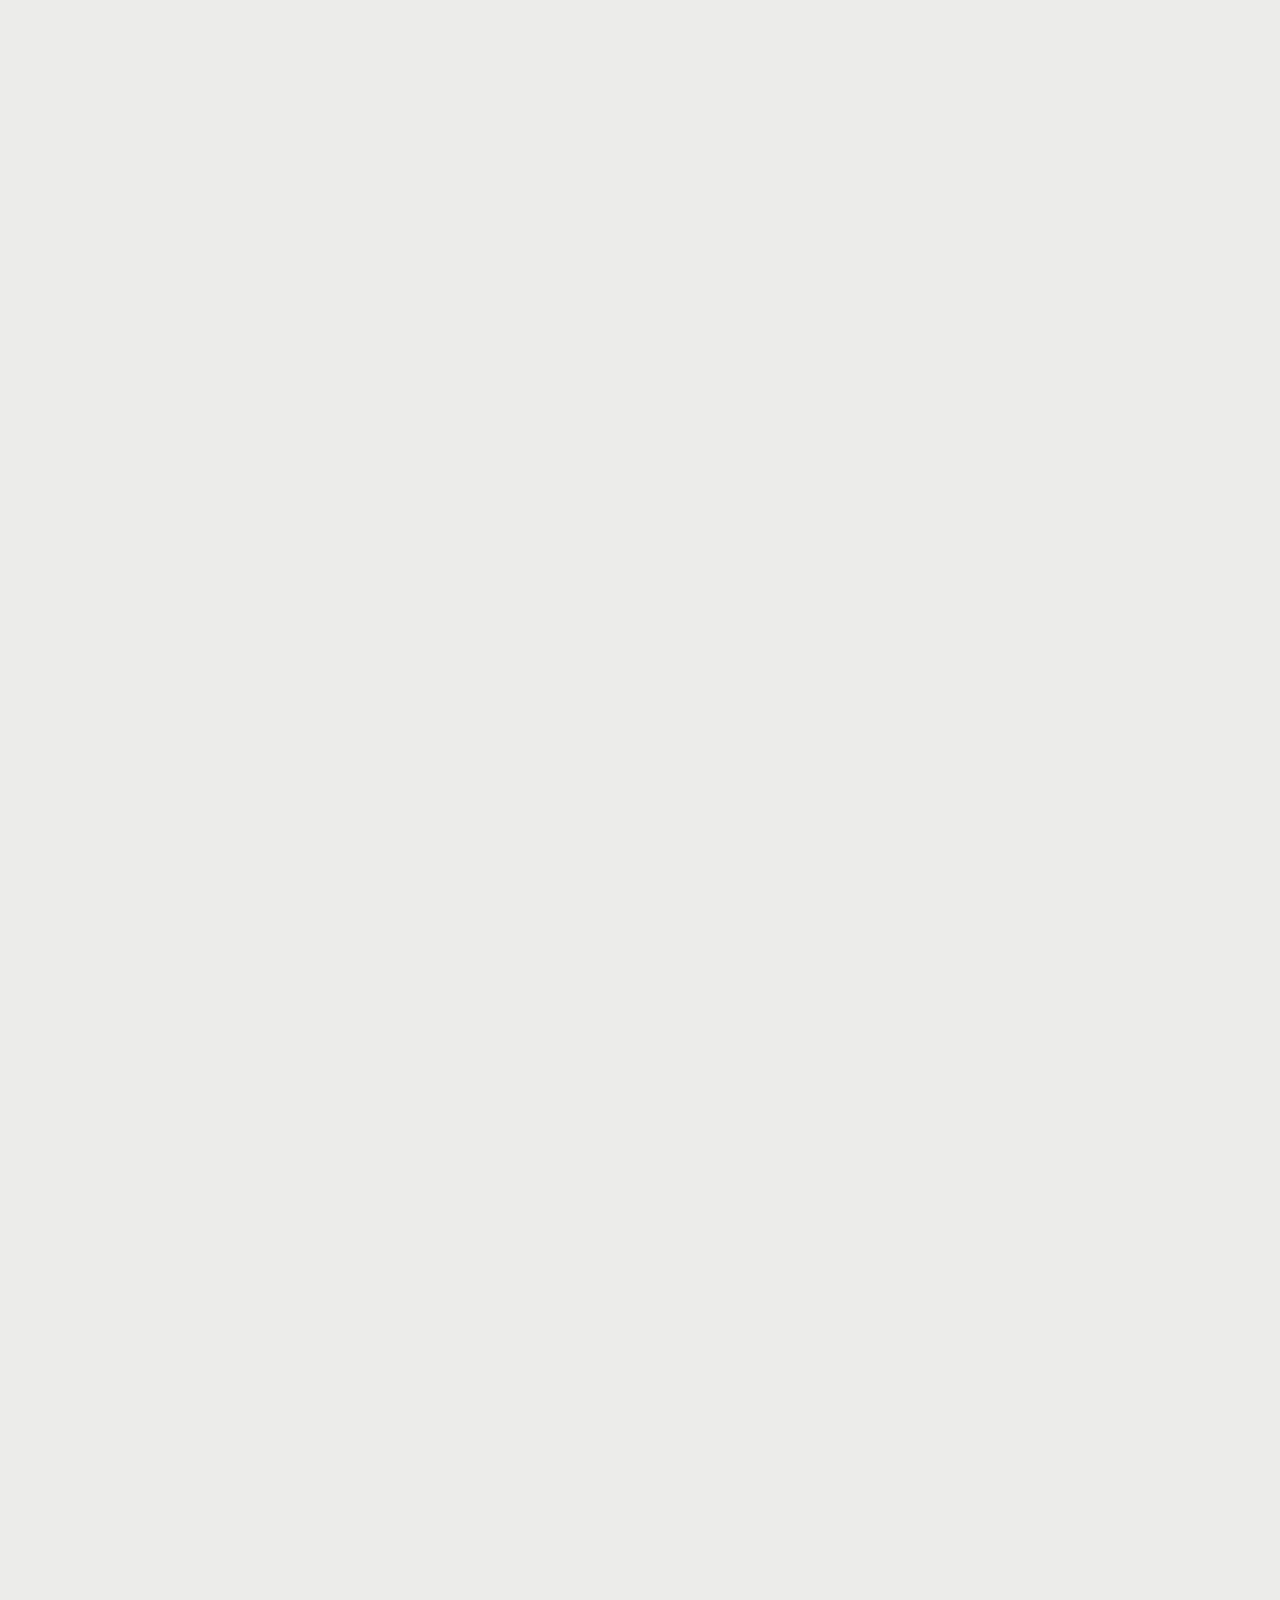
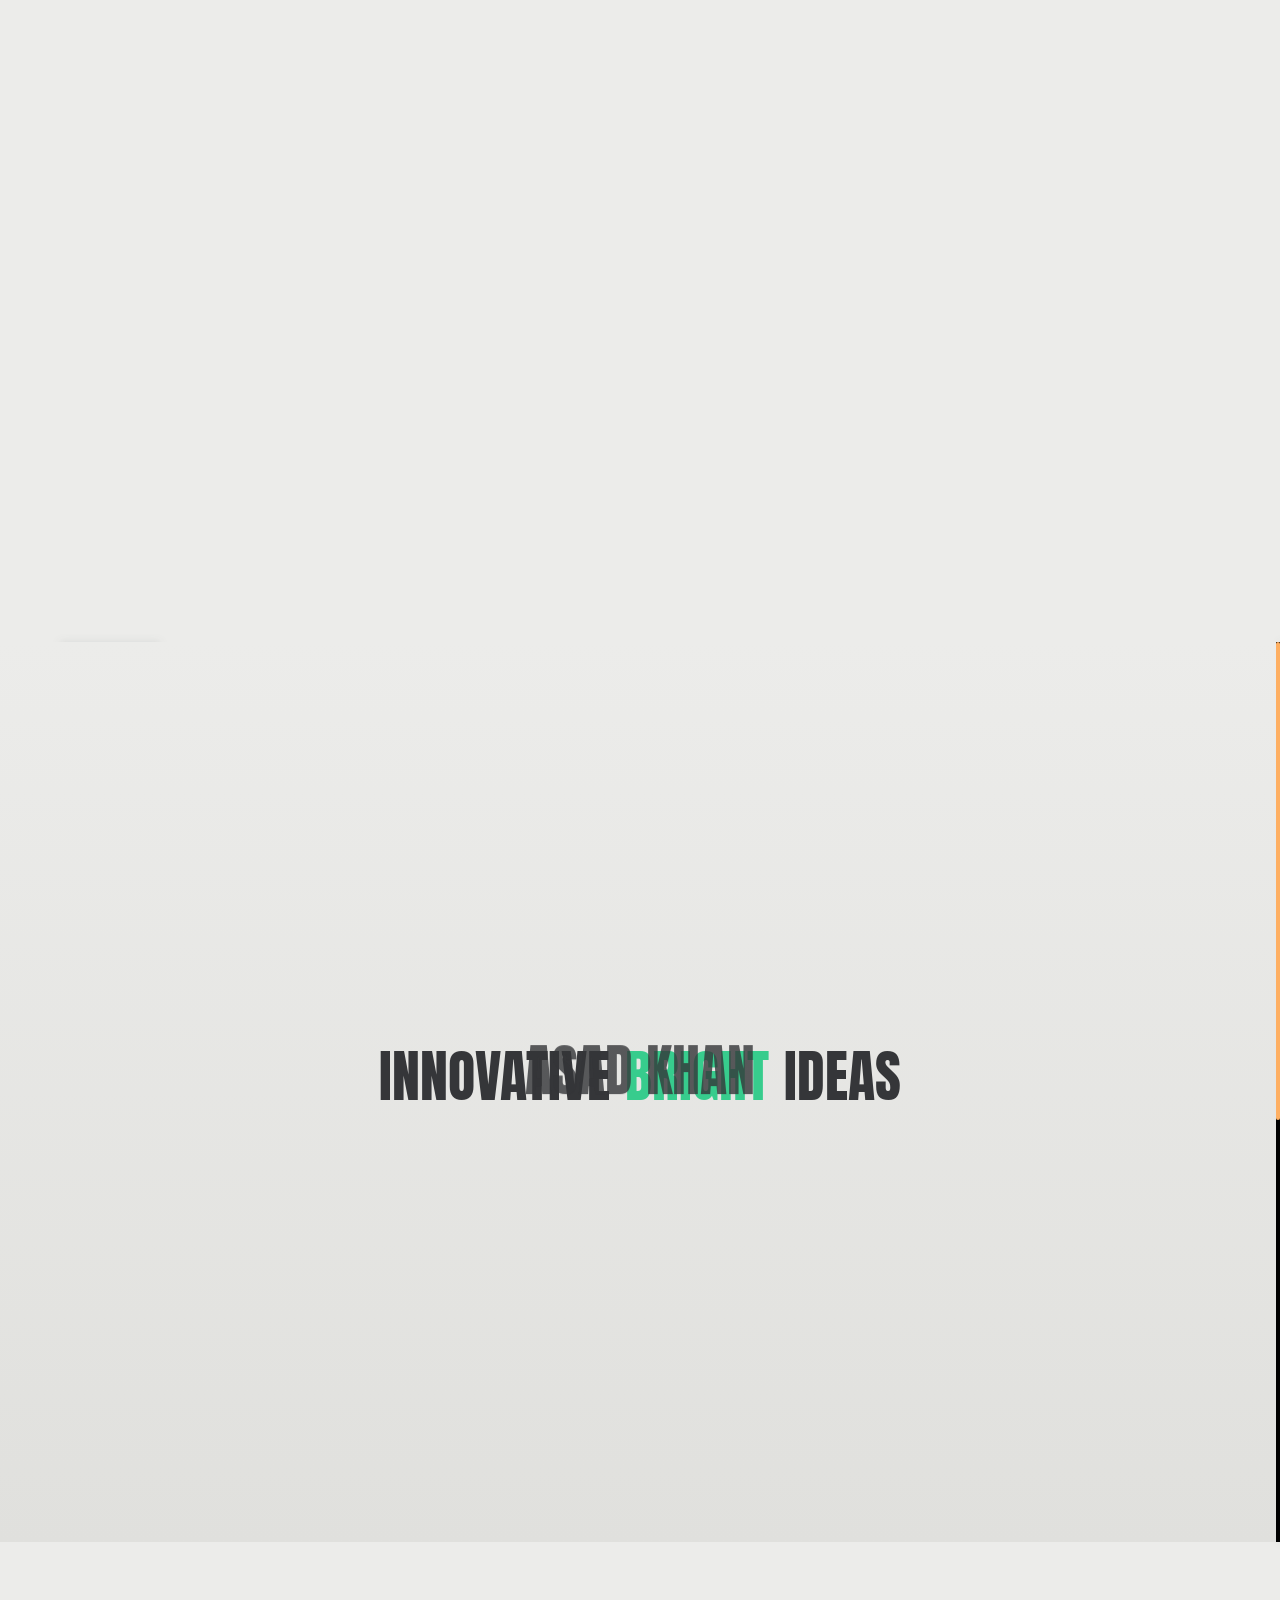
==== commit f7fc7af2: "changes" ====
--- a/index.html
+++ b/index.html
@@ -1,1575 +1,664 @@
 <!DOCTYPE html>
-<html class="no-js" lang="en">
+<html lang="zxx">
 
 <head>
-    <meta charset="utf-8" />
-    <meta http-equiv="x-ua-compatible" content="ie=edge" />
-    <meta name="viewport" content="width=device-width, initial-scale=1" />
-    <meta name="description" content="" />
-
-    <!-- Site Title -->
-    <title>AK Personal Portfolio</title>
-
-    <!-- Place favicon.ico in the root directory -->
-    <link rel="apple-touch-icon" href="./assets/img/favicon-gd.png" />
-    <link rel="shortcut icon" type="image/png" href="./assets/img/favicon-gd.png" />
-
-    <!-- CSS here -->
-    <link rel="stylesheet" href="assets/css/animate.min.css">
-    <link rel="stylesheet" href="assets/css/bootstrap.min.css">
-    <link rel="stylesheet" href="assets/css/font-awesome-pro.min.css">
-    <link rel="stylesheet" href="assets/css/flaticon_gerold.css">
-    <link rel="stylesheet" href="assets/css/nice-select.css">
-    <link rel="stylesheet" href="assets/css/backToTop.css">
-    <link rel="stylesheet" href="assets/css/owl.carousel.min.css">
-    <link rel="stylesheet" href="assets/css/odometer-theme-default.css">
-    <link rel="stylesheet" href="assets/css/magnific-popup.css">
-
-    <link rel="stylesheet" href="assets/css/main.css">
-    <link rel="stylesheet" href="assets/css/responsive.css">
-
-    <link rel="stylesheet" href="assets/css/custom.css">
+
+    <meta charset="UTF-8">
+    <meta name="viewport" content="width=device-width, initial-scale=1.0">
+    <meta http-equiv="X-UA-Compatible" content="ie=edge">
+
+    <!-- grid css -->
+    <link rel="stylesheet" href="css/plugins/bootstrap-grid.css">
+    <!-- font awesome css -->
+    <link rel="stylesheet" href="css/plugins/fontawesome.min.css">
+    <!-- swiper css -->
+    <link rel="stylesheet" href="css/plugins/swiper.min.css">
+    <!-- okai css -->
+    <link rel="stylesheet" href="css/style-friendly.css">
+    <!-- page title -->
+    <title>Asad Gorsi</title>
 
 </head>
 
 <body>
-    <!-- Preloader Area Start -->
-    <div class="preloader">
-        <svg viewBox="0 0 1000 1000" preserveAspectRatio="none">
-            <path id="preloaderSvg" d="M0,1005S175,995,500,995s500,5,500,5V0H0Z"></path>
-        </svg>
-
-        <div class="preloader-heading">
-            <div class="load-text">
-                <span>L</span>
-                <span>o</span>
-                <span>a</span>
-                <span>d</span>
-                <span>i</span>
-                <span>n</span>
-                <span>g</span>
-            </div>
-        </div>
-    </div>
-    <!-- Preloader Area End -->
-
-    <!-- start: Back To Top -->
-    <div class="progress-wrap" id="scrollUp">
-        <svg class="progress-circle svg-content" width="100%" height="100%" viewBox="-1 -1 102 102">
-            <path d="M50,1 a49,49 0 0,1 0,98 a49,49 0 0,1 0,-98" />
-        </svg>
-    </div>
-    <!-- end: Back To Top -->
-
-    <!-- HEADER START -->
-    <header class="tj-header-area header-absolute">
-        <div class="container">
-            <div class="row">
-                <div class="col-12 d-flex flex-wrap align-items-center">
-                    <div class="logo-box">
-                        <a href="index.html">
-                            <img src="assets/img/logo/logo.png" alt="">
-                        </a>
-                    </div>
-                    <div class="header-info-list d-none d-md-inline-block">
-                        <ul class="ul-reset">
-                            <li><a href="mailto:mail@gerolddesign.com">asadgorsi@proton.me</a></li>
-                        </ul>
-                    </div>
-                    <div class="header-menu">
-                        <nav>
-                            <ul>
-                                <li><a href="#services-section">Services</a></li>
-                                <li><a href="#works-section">Works</a></li>
-                                <li><a href="#resume-section">Resume</a></li>
-                                <li><a href="#skills-section">Skills</a></li>
-                                <li><a href="#testimonials-section">Testimonials</a></li>
-                                <!-- <li><a href="#contact-section">Contact</a></li> -->
-                            </ul>
-                        </nav>
-                    </div>
-                    <div class="header-button">
-                        <a href="https://www.fiverr.com/chasadkhan" class="btn tj-btn-primary">Hire me!</a>
-                    </div>
-                    <div class="menu-bar d-lg-none">
-                        <button>
-                            <span></span>
-                            <span></span>
-                            <span></span>
-                            <span></span>
-                        </button>
+
+    <!-- wrapper -->
+    <div id="smooth-wrapper" class="mil-page-wrapper">
+
+        <div id="swup-opm"></div>
+
+        <!-- cursor -->
+        <div class="mil-cursor-follower"></div>
+        <!-- cursor end -->
+
+        <!-- preloader -->
+        <div class="mil-preloader">
+            <div class="mil-preloader-animation">
+                <div class="mil-pos-abs mil-animation-1">
+                    <p class="mil-head1 mil-m1">Innovative</p>
+                    <p class="mil-head1 mil-a2">Bright</p>
+                    <p class="mil-head1 mil-m1">Ideas</p>
+                </div>
+                <div class="mil-pos-abs mil-animation-2">
+                    <div class="mil-reveal-frame">
+                        <p class="mil-reveal-box"></p>
+                        <p class="mil-head1 mil-m1">Asad Khan</p>
                     </div>
                 </div>
             </div>
         </div>
-    </header>
-    <header class="tj-header-area header-2 header-sticky sticky-out">
-        <div class="container">
-            <div class="row">
-                <div class="col-12 d-flex flex-wrap align-items-center">
-                    <div class="logo-box">
-                        <a href="index.html">
-                            <img src="assets/img/logo/logo-design.png" alt="">
-                        </a>
-                    </div>
-                    <div class="header-info-list d-none d-md-inline-block">
-                        <ul class="ul-reset">
-                            <li><a href="mailto:mail@gerolddesign.com">asadgorsi@proton.me</a></li>
+        <!-- preloader end -->
+
+        <!-- scroll progress -->
+        <div class="mil-progress-track">
+            <div class="mil-progress"></div>
+        </div>
+        <!-- scroll progress end -->
+
+        <!-- fixed elements -->
+        <div class="mil-fixed">
+            <div class="mil-top-panel">
+                <div class="mil-left-side">
+                    <a href="#top" class="mil-logo mil-scroll-to" data-no-swup>
+                        <i class="far fa-cube"></i>
+                        <span>ASAD</span>
+                    </a>
+                </div>
+                <div class="mil-buttons-tp-frame mil-c-gone">
+                    <p class="mil-stylized mil-m1 mil-phone"><span class="mil-m2">Phone:</span> +92 333 8032733</p>
+                    <div class="mil-buttons">
+                        <a href="contact-frl.html" class="mil-tp-btn"><i class="fal fa-envelope"></i></a>
+                        <div class="mil-tp-btn">
+                            <div class="mil-menu-btn"><span></span></div>
+                        </div>
+                    </div>
+                </div>
+            </div>
+
+            <div class="mil-menu-frame">
+                <div class="mil-menu-window">
+                    <div class="mil-menu-section mil-inner-scroll" id="swupMenu">
+                        <ul class="mil-main-menu mil-c-gone">
+                            <li class="mil-has-children">
+                                <a href="#.">Services</a>
+                                <ul>
+                                    <!-- <li class="mil-current"><a href="home-1.html" target="_blank" data-no-swup>Friendly</a></li> -->
+                                    <li><a href="home-4.html" target="_blank" data-no-swup>Graphic Design</a></li>
+                                    <li><a href="home-4.html" target="_blank" data-no-swup>3d Product Modeling</a></li>
+                                    <li><a href="home-4.html" target="_blank" data-no-swup>Ui & Ux Design</a></li>
+                                </ul>
+                            </li>
+                            <li class="mil-has-children">
+                                <a href="#.">Home type</a>
+                                <ul>
+                                    <li><a href="home-1.html">Corporate</a></li>
+                                    <li><a href="home-2.html">Agency</a></li>
+                                    <li class="mil-current"><a href="home-3.html">Personal</a></li>
+                                </ul>
+                            </li>
+                            <li class="mil-has-children">
+                                <a href="#.">Portfolio</a>
+                                <ul>
+                                    <li><a href="portfolio-1-frl.html">Grid type 1</a></li>
+                                    <li><a href="portfolio-2-frl.html">Grid type 2</a></li>
+                                    <li><a href="portfolio-3-frl.html">Grid type 3</a></li>
+                                </ul>
+                            </li>
+                            <li class="mil-has-children">
+                                <a href="#.">Pages</a>
+                                <ul>
+                                    <li><a href="team-frl.html">Team</a></li>
+                                    <li><a href="contact-frl.html">Contact</a></li>
+                                    <li><a href="services-frl.html">Services</a></li>
+                                    <li><a href="service-frl.html">Service single</a></li>
+                                    <li><a href="blog-frl.html">Blog</a></li>
+                                    <li><a href="publication-frl.html">Publication</a></li>
+                                    <li><a href="404-frl.html">404</a></li>
+                                </ul>
+                            </li>
                         </ul>
                     </div>
-                    <div class="header-menu">
-                        <nav>
-                            <ul>
-                                <li><a href="#services-section">Services</a></li>
-                                <li><a href="#works-section">Works</a></li>
-                                <li><a href="#resume-section">Resume</a></li>
-                                <li><a href="#skills-section">Skills</a></li>
-                                <li><a href="#testimonials-section">Testimonials</a></li>
-                                <!-- <li><a href="#contact-section">Contact</a></li> -->
+                    <div class="mil-bottom">
+                        <div class="mil-blog-section">
+                            <div class="mil-jcb mil-aic">
+                                <h4 class="mil-head4 mil-mb30">Latest from blog</h4>
+                                <div class="mil-sb-nav mil-mb30">
+                                    <div class="mil-slider-btn mil-sb-prev mil-c-gone"><i class="fal fa-arrow-left"></i></div>
+                                    <div class="mil-slider-btn mil-sb-next mil-c-gone"><i class="fal fa-arrow-right"></i></div>
+                                </div>
+                            </div>
+                            <div class="swiper-container mil-blog-slider-sm">
+                                <div class="swiper-wrapper">
+                                    <div class="swiper-slide">
+                                        <a href="publication-frl.html" class="mil-blog-card-sm mil-c-gone">
+                                            <div class="mil-cover">
+                                                <div class="mil-hover-frame">
+                                                    <img src="img/blog/1.jpg" alt="cover">
+                                                </div>
+                                            </div>
+                                            <div class="mil-text-frame">
+                                                <h4 class="mil-head6 mil-max-1row-text">How to Become a Graphic Designer in 10 Simple Steps</h4>
+                                            </div>
+                                        </a>
+                                    </div>
+                                    <div class="swiper-slide">
+                                        <a href="publication-frl.html" class="mil-blog-card-sm mil-c-gone">
+                                            <div class="mil-cover">
+                                                <div class="mil-hover-frame">
+                                                    <img src="img/blog/2.jpg" alt="cover">
+                                                </div>
+                                            </div>
+                                            <div class="mil-text-frame">
+                                                <h4 class="mil-head6 mil-max-1row-text">10 Essential Tools Every Graphic Designer Should Master</h4>
+                                            </div>
+                                        </a>
+                                    </div>
+                                    <div class="swiper-slide">
+                                        <a href="publication-frl.html" class="mil-blog-card-sm mil-c-gone">
+                                            <div class="mil-cover">
+                                                <div class="mil-hover-frame">
+                                                    <img src="img/blog/3.jpg" alt="cover">
+                                                </div>
+                                            </div>
+                                            <div class="mil-text-frame">
+                                                <h4 class="mil-head6 mil-max-1row-text">The Ultimate Guide to UI/UX Design for Beginners</h4>
+                                            </div>
+                                        </a>
+                                    </div>
+                                    <div class="swiper-slide">
+                                        <a href="publication-frl.html" class="mil-blog-card-sm mil-c-gone">
+                                            <div class="mil-cover">
+                                                <div class="mil-hover-frame">
+                                                    <img src="img/blog/4.jpg" alt="cover">
+                                                </div>
+                                            </div>
+                                            <div class="mil-text-frame">
+                                                <h4 class="mil-head6 mil-max-1row-text">How to Create Stunning Visuals with Minimal Effort</h4>
+                                            </div>
+                                        </a>
+                                    </div>
+                                </div>
+                            </div>
+                        </div>
+                        <div class="mil-social-section">
+                            <ul class="mil-social mil-c-gone">
+                                <li><a href="#." target="_blank" data-no-swup><i class="far fa-circle"></i></a></li>
+                                <li><a href="#." target="_blank" data-no-swup><i class="far fa-circle"></i></a></li>
+                                <li><a href="#." target="_blank" data-no-swup><i class="far fa-circle"></i></a></li>
+                                <li><a href="#." target="_blank" data-no-swup><i class="far fa-circle"></i></a></li>
+                                <li><a href="#." target="_blank" data-no-swup><i class="far fa-circle"></i></a></li>
                             </ul>
-                        </nav>
-                    </div>
-                    <div class="header-button">
-                        <a href="#" class="btn tj-btn-primary">Hire me!</a>
-                    </div>
-                    <div class="menu-bar d-lg-none">
-                        <button>
-                            <span></span>
-                            <span></span>
-                            <span></span>
-                            <span></span>
-                        </button>
+                        </div>
                     </div>
                 </div>
             </div>
         </div>
-    </header>
-    <!-- HEADER END -->
-
-    <main class="site-content" id="content">
-        <!-- HERO SECTION START -->
-        <section class="hero-section d-flex align-items-center" id="intro">
-            <div class="intro_text">
-                <svg viewBox="0 0 1320 300">
-                    <text x="50%" Y="50%" text-anchor="middle">
-                        HI
-                    </text>
-                </svg>
-            </div>
-            <div class="container">
-                <div class="row align-items-center">
-                    <div class="col-md-6">
-                        <div class="hero-content-box">
-                            <span class="hero-sub-title wow fadeInLeft" data-wow-delay="1.1s">I am Asad Khan</span>
-                            <h1 class="hero-title wow fadeInLeft" data-wow-delay="1.2s">Graphic Designer +<br>3D
-                                Designer
-                            </h1>
-                            <div class="hero-image-box d-md-none text-center wow fadeInRight" data-wow-delay="1.3s">
-                                <img src="assets/img/hero/me.png" alt="">
-                            </div>
-                            <p class="lead wow fadeInLeft" data-wow-delay="1.4s">I bring ideas to life through
-                                captivating visuals and immersive designs.
-                                Let's collaborate and make something extraordinary!</p>
-                            <div class="button-box d-flex flex-wrap align-items-center">
-                                <a href="assets/img/CV.pdf" class="btn tj-btn-secondary wow fadeInLeft"
-                                    data-wow-delay="1.5s">Download
-                                    CV</a>
-                                <ul class="ul-reset social-icons wow fadeInLeft" data-wow-delay="1.6s">
-                                    <!-- <li><a href="#"><i class="fa-brands fa-twitter"></i></a></li>
-                                    <li><a href="#"><i class="fa-light fa-behance"></i></a></li> -->
-                                    <li><a href="#"><i class="fa-brands fa-linkedin-in"></i></a></li>
-                                    <!-- <li><a href="#"><i class="fa-brands fa-instagram"></i></a></li> -->
-                                </ul>
-                            </div>
-                        </div>
-                    </div>
-                    <div class="col-md-6 d-none d-md-block">
-                        <div class="hero-image-box text-center wow fadeInRight" data-wow-delay="1.5s">
-                            <img src="assets/img/hero/me.png" alt="">
-                        </div>
-                    </div>
+        <!-- fixed elements end -->
+
+        <!-- page transition -->
+        <div class="mil-transition-fade" id="swup">
+            <div class="mil-transition-frame">
+
+                <!-- content -->
+                <div id="smooth-content" class="mil-content">
+
+                    <!-- hero -->
+                    <div class="mil-hero-3 mil-up" id="top">
+                        <div class="container mil-hero-main">
+                            <div class="row">
+                                <div class="col-lg-5 mil-jcb" style="flex-direction: column">
+                                    <div class="mil-hero-fix"></div>
+                                    <div class="mil-hero-text">
+                                        <h1 class="mil-display4 mil-rubber">My NAme <br>Is <span class="mil-a2">Asad</span> khan, <br>a digital designer</h1>
+                                    </div>
+                                    <div class="mil-bottom-panel">
+                                        <div class="mil-circle-text-frame">
+                                            <a href="#scroll" class="mil-circle-text mil-scroll-to mil-c-gone" data-no-swup>
+                                                <svg version="1.1" xmlns="http://www.w3.org/2000/svg" xmlns:xlink="http://www.w3.org/1999/xlink" x="0px" y="0px" viewBox="0 0 300 300" enable-background="new 0 0 300 300" xml:space="preserve" data-value="360" class="mil-rotate">
+                                                    <defs>
+                                                        <path id="circlePath" d="M 150, 150 m -60, 0 a 60,60 0 0,1 120,0 a 60,60 0 0,1 -120,0 " />
+                                                    </defs>
+                                                    <circle cx="150" cy="100" r="75" fill="none" />
+                                                    <g>
+                                                        <use xlink:href="#circlePath" fill="none" />
+                                                        <text style="letter-spacing: 2px">
+                                                            <!-- circle text -->
+                                                            <textPath xlink:href="#circlePath">scroll down - scroll down - scroll down - </textPath>
+                                                        </text>
+                                                    </g>
+                                                </svg>
+                                                <span class="mil-arrow">
+                                                    <i class="fal fa-arrow-down"></i>
+                                                </span>
+                                            </a>
+                                        </div>
+                                    </div>
+                                </div>
+                                <div class="col-lg-7">
+                                    <div class="mil-image-half">
+                                        <div class="mil-image-frame">
+                                            <div class="mil-scene-frame">
+                                                <div class="mil-overlay"></div>
+                                                <div id="scene" class="mil-scene">
+                                                    <div class="mil-image-wrap" data-depth="0.15"><img src="img/home-3/scene-1/1.png" class="mil-parallax-1" alt="scene layer"></div>
+                                                    <div class="mil-image-wrap" data-depth="0.2"><img src="img/home-3/scene-1/2.png" class="mil-parallax-2" alt="scene layer"></div>
+                                                    <div class="mil-image-wrap" data-depth="0.25"><img src="img/home-3/scene-1/3.png" class="mil-parallax-3" alt="scene layer"></div>
+                                                </div>
+                                                <div class="mil-hero-social">
+                                                    <ul class="mil-social mil-c-gone">
+                                                        <li><a href="#." target="_blank" data-no-swup><i class="far fa-circle"></i></a></li>
+                                                        <li><a href="#." target="_blank" data-no-swup><i class="far fa-circle"></i></a></li>
+                                                        <li><a href="#." target="_blank" data-no-swup><i class="far fa-circle"></i></a></li>
+                                                        <li><a href="#." target="_blank" data-no-swup><i class="far fa-circle"></i></a></li>
+                                                        <li><a href="#." target="_blank" data-no-swup><i class="far fa-circle"></i></a></li>
+                                                    </ul>
+                                                </div>
+                                            </div>
+                                        </div>
+                                    </div>
+                                </div>
+                            </div>
+                        </div>
+                    </div>
+                    <!-- hero end -->
+
+                    <!-- about -->
+                    <div class="mil-p-160-0" id="scroll">
+                        <div class="container">
+                            <div class="row mil-jcc">
+                                <div class="col-lg-8 mil-tac">
+                                    <div class="mil-about-short">
+                                        <div class="mil-portrait mil-mb40 mil-up">
+                                            <img src="img/team/ceo.jpg" alt="portrait">
+                                        </div>
+                                        <h4 class="mil-head4 mil-max-1row-text mil-mb30 mil-up">Hello, my new friend!</h4>
+                                        <p class="mil-text-xl mil-mb20 mil-up">We combine our expertise with your unique insights, creating compelling narratives that not only engage but also inspire. Trust us with your idea, and we'll transform it into a successful project that will impress both you and your clients, driving growth and lasting impact.</p>
+                                        <img src="img/home-3/signature.png" alt="signature" class="mil-signature mil-up">
+                                    </div>
+                                </div>
+                            </div>
+                        </div>
+                    </div>
+                    <!-- about end -->
+
+                    <!-- services -->
+                    <div class="mil-p-160-100" id="services">
+                        <div class="container">
+                            <div class="row mil-jcc">
+                                <div class="col-sm-8 col-lg-4">
+                                    <a href="service-frl.html" class="mil-iconbox mil-hover mil-tac mil-mb60 mil-c-gone">
+                                        <span class="mil-hover-frame"><img src="img/shapes/3.png" alt="icon" class="mil-mb30 mil-up"></span>
+                                        <h4 class="mil-head4 mil-mb30 mil-up">Graphic design</h4>
+                                        <p class="mil-text-md mil-shortened mil-up">As a passionate designer, I create effective designs that resonate with your audience and elevate your brand.</p>
+                                    </a>
+                                </div>
+                                <div class="col-sm-8 col-lg-4">
+                                    <a href="service-frl.html" class="mil-iconbox mil-hover mil-tac mil-mb60 mil-c-gone">
+                                        <span class="mil-hover-frame"><img src="img/shapes/4.png" alt="icon" class="mil-mb30 mil-up"></span>
+                                        <h4 class="mil-head4 mil-mb30 mil-up">UI/UX design</h4>
+                                        <p class="mil-text-md mil-shortened mil-up">I craft intuitive and engaging user interfaces, ensuring a seamless and enjoyable experience for your customers.</p>
+                                    </a>
+                                </div>
+                                <div class="col-sm-8 col-lg-4">
+                                    <a href="service-frl.html" class="mil-iconbox mil-hover mil-tac mil-mb60 mil-c-gone">
+                                        <span class="mil-hover-frame"><img src="img/shapes/2.png" alt="icon" class="mil-mb30 mil-up"></span>
+                                        <h4 class="mil-head4 mil-mb30 mil-up">Art direction</h4>
+                                        <p class="mil-text-md mil-shortened mil-up">I provide art direction that brings your vision to life, making your projects stand out with originality and style.</p>
+                                    </a>
+                                </div>
+                            </div>
+                        </div>
+                    </div>
+                    <!-- services end -->
+
+                    <!-- portfolio -->
+                    <div id="portfolio">
+                        <div class="container">
+                            <div class="row mil-aie mil-mb30">
+                                <div class="col-md-7">
+                                    <h2 class="mil-head1 mil-mb60 mil-up">Designing a <span class="mil-a2">Better</span> World Today</h2>
+                                </div>
+                                <div class="col-md-5">
+                                    <p class="mil-stylized mil-m1 mil-tar mil-768-tal mil-mb60 mil-up"><a href="portfolio-1-frl.html" class="mil-arrow-link mil-c-gone">View all</a></p>
+                                </div>
+                            </div>
+                            <div class="row mil-mb60">
+                                <div class="col-md-6">
+                                    <div class="mil-work-card mil-mb30">
+                                        <div class="mil-cover mil-port mil-up">
+                                            <div class="mil-hover-frame">
+                                                <img src="img/works/1/1.jpg" alt="cover" class="mil-scale-img" data-value-1="1.15" data-value-2="1">
+                                            </div>
+                                        </div>
+                                        <div class="mil-hover-overlay">
+                                            <a href="project-1-frl.html" class="mil-descr">
+                                                <div class="mil-text-frame">
+                                                    <h4 class="mil-head4 mil-max-1row-text mil-m4 mil-c-gone">VanMoof</h4>
+                                                </div>
+                                                <div class="mil-768-gone mil-c-gone">
+                                                    <div class="mil-stylized-btn mil-a1">
+                                                        <i class="fal fa-arrow-up"></i>
+                                                        <span>Read more</span>
+                                                    </div>
+                                                </div>
+                                            </a>
+                                        </div>
+                                    </div>
+                                    <div class="mil-work-card mil-mb30">
+                                        <div class="mil-cover mil-square mil-up">
+                                            <div class="mil-hover-frame">
+                                                <img src="img/works/2/1.jpg" alt="cover" class="mil-scale-img" data-value-1="1.15" data-value-2="1">
+                                            </div>
+                                        </div>
+                                        <div class="mil-hover-overlay">
+                                            <a href="project-2-frl.html" class="mil-descr">
+                                                <div class="mil-text-frame">
+                                                    <h4 class="mil-head4 mil-max-1row-text mil-m4 mil-c-gone">Branding mockup</h4>
+                                                </div>
+                                                <div class="mil-768-gone mil-c-gone">
+                                                    <div class="mil-stylized-btn mil-a1">
+                                                        <i class="fal fa-arrow-up"></i>
+                                                        <span>Read more</span>
+                                                    </div>
+                                                </div>
+                                            </a>
+                                        </div>
+                                    </div>
+                                    <div class="mil-work-card mil-mb30">
+                                        <div class="mil-cover mil-land mil-up">
+                                            <div class="mil-hover-frame">
+                                                <img src="img/works/3/1.jpg" alt="cover" class="mil-scale-img" data-value-1="1.15" data-value-2="1">
+                                            </div>
+                                        </div>
+                                        <div class="mil-hover-overlay">
+                                            <a href="project-3-frl.html" class="mil-descr">
+                                                <div class="mil-text-frame">
+                                                    <h4 class="mil-head4 mil-max-1row-text mil-m4 mil-c-gone">Advertising leaflet</h4>
+                                                </div>
+                                                <div class="mil-768-gone mil-c-gone">
+                                                    <div class="mil-stylized-btn mil-a1">
+                                                        <i class="fal fa-arrow-up"></i>
+                                                        <span>Read more</span>
+                                                    </div>
+                                                </div>
+                                            </a>
+                                        </div>
+                                    </div>
+                                </div>
+                                <div class="col-md-6">
+                                    <div class="mil-work-card mil-mb30">
+                                        <div class="mil-cover mil-land mil-up">
+                                            <div class="mil-hover-frame">
+                                                <img src="img/works/4/1.jpg" alt="cover" class="mil-scale-img" data-value-1="1.15" data-value-2="1">
+                                            </div>
+                                        </div>
+                                        <div class="mil-hover-overlay">
+                                            <a href="project-4-frl.html" class="mil-descr">
+                                                <div class="mil-text-frame">
+                                                    <h4 class="mil-head4 mil-max-1row-text mil-m4 mil-c-gone">Delicia de ruma</h4>
+                                                </div>
+                                                <div class="mil-768-gone mil-c-gone">
+                                                    <div class="mil-stylized-btn mil-a1">
+                                                        <i class="fal fa-arrow-up"></i>
+                                                        <span>Read more</span>
+                                                    </div>
+                                                </div>
+                                            </a>
+                                        </div>
+                                    </div>
+                                    <div class="mil-work-card mil-mb30">
+                                        <div class="mil-cover mil-port mil-up">
+                                            <div class="mil-hover-frame">
+                                                <img src="img/works/5/1.jpg" alt="cover" class="mil-scale-img" data-value-1="1.15" data-value-2="1">
+                                            </div>
+                                        </div>
+                                        <div class="mil-hover-overlay">
+                                            <a href="project-5-frl.html" class="mil-descr">
+                                                <div class="mil-text-frame">
+                                                    <h4 class="mil-head4 mil-max-1row-text mil-m4 mil-c-gone">378 WH</h4>
+                                                </div>
+                                                <div class="mil-768-gone mil-c-gone">
+                                                    <div class="mil-stylized-btn mil-a1">
+                                                        <i class="fal fa-arrow-up"></i>
+                                                        <span>Read more</span>
+                                                    </div>
+                                                </div>
+                                            </a>
+                                        </div>
+                                    </div>
+                                    <div class="mil-work-card mil-mb30">
+                                        <div class="mil-cover mil-square mil-up">
+                                            <div class="mil-hover-frame">
+                                                <img src="img/works/6/1.jpg" alt="cover" class="mil-scale-img" data-value-1="1.15" data-value-2="1">
+                                            </div>
+                                        </div>
+                                        <div class="mil-hover-overlay">
+                                            <a href="project-6-frl.html" class="mil-descr">
+                                                <div class="mil-text-frame">
+                                                    <h4 class="mil-head4 mil-max-1row-text mil-m4 mil-c-gone">Shoe store</h4>
+                                                </div>
+                                                <div class="mil-768-gone mil-c-gone">
+                                                    <div class="mil-stylized-btn mil-a1">
+                                                        <i class="fal fa-arrow-up"></i>
+                                                        <span>Read more</span>
+                                                    </div>
+                                                </div>
+                                            </a>
+                                        </div>
+                                    </div>
+                                </div>
+                            </div>
+                            <div class="row mil-aic mil-p-0-130">
+                                <div class="col-md-6 mil-mb30">
+                                    <p class="mil-text-md mil-deco-text mil-up">We've been working for several years to build a portfolio <br>that truly reflects our diversity.</p>
+                                </div>
+                                <div class="col-md-6 mil-jce mil-768-jcs mil-mb30">
+                                    <span class="mil-up"><a href="portfolio-1.html" class="mil-btn mil-a2 mil-c-gone">View all projects</a></span>
+                                </div>
+                            </div>
+                        </div>
+                    </div>
+                    <!-- portfolio end -->
+
+                    <!-- reviews -->
+                    <div id="reviews">
+                        <div class="container">
+                            <div class="row mil-jcc">
+                                <div class="col-lg-12 mil-tac">
+                                    <p class="mil-stylized mil-m2 mil-mb60 mil-up">reviews</p>
+                                    <h2 class="mil-head1 mil-mb90 mil-up">Customer Voices: <br>Hear What <span class="mil-a2">They Say</span>!</h2>
+                                </div>
+                                <div class="col-lg-6 mil-relative">
+                                    <div class="swiper-container mil-reviews-slider mil-c-swipe mil-c-light">
+                                        <div class="swiper-wrapper">
+                                            <div class="swiper-slide">
+                                                <div class="mil-review" data-swiper-parallax-scale="0.8">
+                                                    <div class="mil-portrait mil-mb30 mil-up">
+                                                        <img src="img/reviews/2.jpg" alt="Client">
+                                                    </div>
+                                                    <h4 class="mil-head4 mil-max-1row-text mil-mb15 mil-up mil-c-gone">Paul Trueman</h4>
+                                                    <p class="mil-stylized mil-m2 mil-mb30 mil-up">Envato market</p>
+                                                    <p class="mil-text-lg mil-m1 mil-up">I had the pleasure of working with this creative agency, and I must say, they truly impressed me. They consistently think outside the box, resulting in impressive and impactful work. I highly recommend this agency for their consistent delivery of exceptional creative solutions.</p>
+                                                </div>
+                                            </div>
+                                            <div class="swiper-slide">
+                                                <div class="mil-review" data-swiper-parallax-scale="0.8">
+                                                    <div class="mil-portrait mil-mb30 mil-up">
+                                                        <img src="img/reviews/1.jpg" alt="Client">
+                                                    </div>
+                                                    <h4 class="mil-head4 mil-max-1row-text mil-mb15 mil-up mil-c-gone">Emma Newman</h4>
+                                                    <p class="mil-stylized mil-m2 mil-mb30 mil-up">Envato market</p>
+                                                    <p class="mil-text-lg mil-m1 mil-up">This creative agency stands out with their exceptional talent and expertise. Their ability to think outside the box and bring unique ideas to life is truly impressive. With meticulous attention to detail, they consistently deliver visually stunning and impactful work.</p>
+                                                </div>
+                                            </div>
+                                            <div class="swiper-slide">
+                                                <div class="mil-review" data-swiper-parallax-scale="0.8">
+                                                    <div class="mil-portrait mil-mb30 mil-up">
+                                                        <img src="img/reviews/3.jpg" alt="Client">
+                                                    </div>
+                                                    <h4 class="mil-head4 mil-max-1row-text mil-mb15 mil-up mil-c-gone">Viktoria Freeman</h4>
+                                                    <p class="mil-stylized mil-m2 mil-mb30 mil-up">Envato market</p>
+                                                    <p class="mil-text-lg mil-m1 mil-up">This creative agency stands out with their exceptional talent and expertise. Their ability to think outside the box and bring unique ideas to life is truly impressive. With meticulous attention to detail, they consistently deliver visually stunning and impactful work.</p>
+                                                </div>
+                                            </div>
+                                            <div class="swiper-slide">
+                                                <div class="mil-review" data-swiper-parallax-scale="0.8">
+                                                    <div class="mil-portrait mil-mb30 mil-up">
+                                                        <img src="img/reviews/4.jpg" alt="Client">
+                                                    </div>
+                                                    <h4 class="mil-head4 mil-max-1row-text mil-mb15 mil-up mil-c-gone">Oscar Oldman</h4>
+                                                    <p class="mil-stylized mil-m2 mil-mb30 mil-up">Envato market</p>
+                                                    <p class="mil-text-lg mil-m1 mil-up">I had the pleasure of working with this creative agency, and I must say, they truly impressed me. They consistently think outside the box, resulting in impressive and impactful work. I highly recommend this agency for their consistent delivery of exceptional creative solutions.</p>
+                                                </div>
+                                            </div>
+
+                                        </div>
+                                    </div>
+                                    <div class="mil-sr-pagination mil-up"></div>
+                                    <div class="mil-rs-nav mil-up">
+                                        <div class="mil-slider-btn mil-sr-prev mil-c-gone"></div>
+                                        <div class="mil-slider-btn mil-sr-next mil-c-gone"></div>
+                                    </div>
+                                </div>
+                            </div>
+                        </div>
+                    </div>
+                    <!-- reviews end -->
+
+                    <!-- partners -->
+                    <div class="mil-p-160-130">
+                        <div class="container">
+                            <div class="row mil-jcb mil-aic">
+                                <div class="col-6 col-md-3 mil-up">
+                                    <a href="#." class="mil-partner mil-type-2 mil-mb30" target="_blank" data-no-swup>
+                                        <img src="img/brands/1.png" alt="partner logo">
+                                    </a>
+                                </div>
+                                <div class="col-6 col-md-3 mil-up">
+                                    <a href="#." class="mil-partner mil-type-2 mil-mb30" target="_blank" data-no-swup>
+                                        <img src="img/brands/2.png" alt="partner logo">
+                                    </a>
+                                </div>
+                                <div class="col-6 col-md-3 mil-up">
+                                    <a href="#." class="mil-partner mil-type-2 mil-mb30" target="_blank" data-no-swup>
+                                        <img src="img/brands/3.png" alt="partner logo">
+                                    </a>
+                                </div>
+                                <div class="col-6 col-md-3 mil-up">
+                                    <a href="#." class="mil-partner mil-type-2 mil-mb30" target="_blank" data-no-swup>
+                                        <img src="img/brands/5.png" alt="partner logo">
+                                    </a>
+                                </div>
+                            </div>
+                        </div>
+                    </div>
+                    <!-- partners end -->
+
+                    <!-- call to action -->
+                    <div class="container">
+                        <div class="mil-half-container mil-reverse mil-up">
+                            <div class="mil-text-box mil-g-m3 mil-p-160-160">
+                                <p class="mil-stylized mil-m2 mil-mb60 mil-up">Contact</p>
+                                <h2 class="mil-display3 mil-rubber mil-mb60 mil-m1 mil-up">Let’s <span class="mil-a2">make</span><br>an <span class="mil-a2">impact</span><br>together.</h2>
+                                <p class="mil-text-md mil-deco-text mil-shortened mil-up">Welcome to <span class="mil-a2">PIXY</span> where your ideas come to life. We specialize in crafting unique brands, captivating advertising campaigns, and effective digital strategies.</p>
+                            </div>
+                            <div class="mil-image-box">
+                                <div class="mil-live-image-frame">
+                                    <div class="mil-scene-frame">
+                                        <div class="mil-overlay"></div>
+                                        <div id="scene-2" class="mil-scene mil-scale-img" data-value-1=".95" data-value-2="1.1">
+                                            <div class="mil-image-wrap" data-depth="0.15"><img src="img/home-3/scene-2/1.png" class="mil-parallax-1" alt="scene layer"></div>
+                                            <div class="mil-image-wrap" data-depth="0.2"><img src="img/home-3/scene-2/2.png" class="mil-parallax-2" alt="scene layer"></div>
+                                            <div class="mil-image-wrap" data-depth="0.25"><img src="img/home-3/scene-2/3.png" class="mil-parallax-3" alt="scene layer"></div>
+                                        </div>
+                                    </div>
+                                </div>
+                            </div>
+                        </div>
+                        <div class="row mil-aic mil-jcb mil-no-g">
+                            <div class="col-lg-4 mil-992-gone">
+                                <p class="mil-text-sm mil-up">I accept your requests 24/7. Feel free to <a href="contact-frl.html" class="mil-text-link mil-a2 mil-c-gone">write to us</a> whenever it is convenient for you</p>
+                            </div>
+                            <div class="col-lg-6">
+                                <div class="mil-button-pad mil-a1">
+                                    <span class="mil-up"><a href="contact-frl.html" class="mil-btn mil-btn-border mil-c-gone">Get in touch</a></span>
+                                </div>
+                            </div>
+                        </div>
+                    </div>
+                    <!-- call to action end -->
+
+                    <!-- footer -->
+                    <footer class="mil-footer mil-p-160-160">
+                        <div class="container">
+                            <div class="row mil-no-g">
+                                <div class="col-lg-6 mil-up">
+                                    <a href="contact-frl.html" class="mil-footer-contact mil-mb90">
+                                        <h6 class="mil-footer-link mil-rubber mil-m1">Let’s TALK</h6>
+                                        <span class="mil-stylized-btn mil-c-gone">
+                                            <i class="fal fa-arrow-up"></i>
+                                            <span>Read more</span>
+                                        </span>
+                                    </a>
+                                </div>
+                                <div class="col-lg-12">
+                                    <div class="mil-footer-menu-frame mil-mb90 mil-up">
+                                        <ul class="mil-footer-menu">
+                                            <!-- <li><a href="#." class="mil-c-gone">Home</a></li> -->
+                                            <li><a href="#." class="mil-c-gone">Services</a></li>
+                                            <li><a href="#." class="mil-c-gone">About</a></li>
+                                            <li><a href="#." class="mil-c-gone">Portfolio</a></li>
+                                            <li><a href="#." class="mil-c-gone">Contact</a></li>
+                                        </ul>
+                                        <ul class="mil-social">
+                                            <li><a href="#." target="_blank" data-no-swup><i class="far fa-circle"></i></a></li>
+                                            <li><a href="#." target="_blank" data-no-swup><i class="far fa-circle"></i></a></li>
+                                            <li><a href="#." target="_blank" data-no-swup><i class="far fa-circle"></i></a></li>
+                                            <li><a href="#." target="_blank" data-no-swup><i class="far fa-circle"></i></a></li>
+                                            <li><a href="#." target="_blank" data-no-swup><i class="far fa-circle"></i></a></li>
+                                        </ul>
+                                    </div>
+                                </div>
+                                <div class="col-lg-12">
+                                    <div class="mil-footer-bottom mil-up">
+                                        <p class="mil-text-sm">©2025. All rights reserved.</p>
+                                        <p class="mil-text-sm">Design by: <a href="https://perspective-v.com/" class="mil-text-link mil-a2 mil-c-gone">Perspective-v</a></p>
+                                    </div>
+                                </div>
+                            </div>
+
+                        </div>
+                    </footer>
+                    <!-- footer end -->
+
                 </div>
-                <div class="funfact-area">
-                    <div class="row">
-                        <div class="col-6 col-lg-3">
-                            <div class="funfact-item d-flex flex-column flex-sm-row flex-wrap align-items-center">
-                                <div class="number"><span class="odometer" data-count="6">6</span></div>
-                                <div class="text">Years of <br>Experience</div>
-                            </div>
-                        </div>
-                        <div class="col-6 col-lg-3">
-                            <div class="funfact-item d-flex flex-column flex-sm-row flex-wrap align-items-center">
-                                <div class="number"><span class="odometer" data-count="249">250</span>+</div>
-                                <div class="text">Project <br>Completed</div>
-                            </div>
-                        </div>
-                        <div class="col-6 col-lg-3">
-                            <div class="funfact-item d-flex flex-column flex-sm-row flex-wrap align-items-center">
-                                <div class="number"><span class="odometer" data-count="150">152</span></div>
-                                <div class="text">Happy <br>Clients</div>
-                            </div>
-                        </div>
-                        <!-- <div class="col-6 col-lg-3">
-                            <div class="funfact-item d-flex flex-column flex-sm-row flex-wrap align-items-center">
-                                <div class="number"><span class="odometer" data-count="14">6</span></div>
-                                <div class="text">Years of <br>Experience</div>
-                            </div> -->
-                    </div>
-                </div>
-            </div>
-        </section>
-        <!-- HERO SECTION END -->
-
-        <!-- SERVICES SECTION START -->
-        <section class="services-section" id="services-section">
-            <div class="container">
-                <div class="row">
-                    <div class="col-md-12">
-                        <div class="section-header text-center">
-                            <h2 class="section-title wow fadeInUp" data-wow-delay=".3s">Top-notch Services Provided</h2>
-                            <p class=" wow fadeInUp" data-wow-delay=".4s">I turn your ideas into a unique web project
-                                that inspires both you and your customers..</p>
-                        </div>
-                    </div>
-                </div>
-                <div class="row">
-                    <div class="col-md-12">
-                        <div class="services-widget position-relative">
-                            <div class="service-item current d-flex flex-wrap align-items-center wow fadeInUp"
-                                data-wow-delay=".5s">
-                                <div class="left-box d-flex flex-wrap align-items-center">
-                                    <span class="number">01</span>
-                                    <h3 class="service-title">Branding Design</h3>
-                                </div>
-                                <div class="right-box">
-                                    <p>Elevating brands with meticulously crafted identities that resonate deeply with
-                                        their audience, leaving a lasting impression and fostering long-term
-                                        connections.</p>
-                                </div>
-                                <i class="flaticon-up-right-arrow"></i>
-                                <!-- <button data-mfp-src="#service-wrapper" class="service-link modal-popup"></button> -->
-                            </div>
-                            <div class="service-item d-flex flex-wrap align-items-center wow fadeInUp"
-                                data-wow-delay=".6s">
-                                <div class="left-box d-flex flex-wrap align-items-center">
-                                    <span class="number">02</span>
-                                    <h3 class="service-title">3D Product Design</h3>
-                                </div>
-                                <div class="right-box">
-                                    <p>Bringing products to life in three-dimensional space, our design expertise
-                                        ensures visually stunning and functionally superior solutions that captivate
-                                        audiences and elevate brands.</p>
-                                </div>
-                                <i class="flaticon-up-right-arrow"></i>
-                                <!-- <button data-mfp-src="#service-wrapper" class="service-link modal-popup"></button> -->
-                            </div>
-                            <div class="service-item d-flex flex-wrap align-items-center wow fadeInUp"
-                                data-wow-delay=".7s">
-                                <div class="left-box d-flex flex-wrap align-items-center">
-                                    <span class="number">03</span>
-                                    <h3 class="service-title">UI/UX Design</h3>
-                                </div>
-                                <div class="right-box">
-                                    <p>Transforming digital experiences with intuitive UI and UX designs that seamlessly
-                                        blend functionality with aesthetics, ensuring engaging interactions that delight
-                                        users and drive business success.</p>
-                                </div>
-                                <i class="flaticon-up-right-arrow"></i>
-                                <!-- <button data-mfp-src="#service-wrapper" class="service-link modal-popup"></button> -->
-                            </div>
-                            <div class="service-item d-flex flex-wrap align-items-center wow fadeInUp"
-                                data-wow-delay=".8s">
-                                <div class="left-box d-flex flex-wrap align-items-center">
-                                    <span class="number">04</span>
-                                    <h3 class="service-title">Packaging Design</h3>
-                                </div>
-                                <div class="right-box">
-                                    <p>Harnessing the power of visual storytelling, our graphic design services breathe
-                                        life into concepts, creating eye-catching visuals that captivate audiences and
-                                        elevate brands to new heights of recognition and engagement.</p>
-                                </div>
-                                <i class="flaticon-up-right-arrow"></i>
-                                <!-- <button data-mfp-src="#service-wrapper" class="service-link modal-popup"></button> -->
-                            </div>
-                            <div class="active-bg wow fadeInUp" data-wow-delay=".5s"></div>
-                            <div class="service-item d-flex flex-wrap align-items-center wow fadeInUp"
-                                data-wow-delay=".8s">
-                                <div class="left-box d-flex flex-wrap align-items-center">
-                                    <span class="number">05</span>
-                                    <h3 class="service-title">Graphics Design</h3>
-                                </div>
-                                <div class="right-box">
-                                    <p>Harnessing the power of visual storytelling, our graphic design services breathe
-                                        life into concepts, creating eye-catching visuals that captivate audiences and
-                                        elevate brands to new heights of recognition and engagement.</p>
-                                </div>
-                                <i class="flaticon-up-right-arrow"></i>
-                                <!-- <button data-mfp-src="#service-wrapper" class="service-link modal-popup"></button> -->
-                            </div>
-                            <div class="active-bg wow fadeInUp" data-wow-delay=".6s"></div>
-                        </div>
-                    </div>
-                </div>
-            </div>
-        </section>
-        <!-- SERVICES SECTION END -->
-
-        <!-- PORTFOLIO SECTION START -->
-        <section class="portfolio-section" id="works-section">
-            <div class="container">
-                <div class="row">
-                    <div class="col-md-12">
-                        <div class="section-header text-center">
-                            <h2 class="section-title wow fadeInUp" data-wow-delay=".3s">My Recent Works</h2>
-                            <p class=" wow fadeInUp" data-wow-delay=".4s">We put your ideas and thus your wishes in the
-                                form of a unique web project that inspires you and you customers.</p>
-                        </div>
-                    </div>
-                </div>
-
-                <div class="row">
-                    <div class="col-md-12">
-                        <div class="portfolio-filter text-center wow fadeInUp" data-wow-delay=".5s">
-                            <div class="button-group filter-button-group">
-                                <button data-filter=".logodesign" class="active">Logo Design</button>
-                                <button data-filter=".printdesign">Print Design</button>
-                                <button data-filter=".packaging">Packaging</button>
-                                <button data-filter=".3dmodeling">3D Products</button>
-                                <div class="active-bg"></div>
-                            </div>
-                        </div>
-
-                        <div class="portfolio-box wow fadeInUp" data-wow-delay=".6s">
-                            <div class="portfolio-sizer"></div>
-                            <div class="gutter-sizer"></div>
-                            <!-- <div class="row portfolio-box-content"></div> -->
-
-                            <!--Logo Portfolio Section-->
-                            <div class="row">
-                                <div class="col-3 portfolio-item logodesign">
-                                    <div class="image-box">
-                                        <img src="assets/img/portfolio/Logos/airship-Muni-Logo.jpg" alt="">
-                                    </div>
-                                    <div class="content-box">
-                                        <h3 class="portfolio-title">Airship Muni Logo</h3>
-                                        <!-- <p>Cosmetic company logo design</p> -->
-                                        <i class="flaticon-up-right-arrow"></i>
-                                        <button data-mfp-src="#AirshipMuniLogo"
-                                            class="portfolio-link modal-popup"></button>
-                                    </div>
-                                </div>
-                                <div class="col-3 portfolio-item logodesign">
-                                    <div class="image-box">
-                                        <img src="assets/img/portfolio/Logos/Bella-Rocca.jpg" alt="">
-                                    </div>
-                                    <div class="content-box">
-                                        <h3 class="portfolio-title">Bella Rocca</h3>
-                                        <!-- <p>Cosmetic company logo design</p> -->
-                                        <i class="flaticon-up-right-arrow"></i>
-                                        <button data-mfp-src="#BellaRocca" class="portfolio-link modal-popup"></button>
-                                    </div>
-                                </div>
-                                <div class="col-3 portfolio-item logodesign">
-                                    <div class="image-box">
-                                        <img src="assets/img/portfolio/Logos/Caminhos-Derosa-logo.jpg" alt="">
-                                    </div>
-                                    <div class="content-box">
-                                        <h3 class="portfolio-title">Caminhos Derosa Logo</h3>
-                                        <!-- <p>Cosmetic company logo design</p> -->
-                                        <i class="flaticon-up-right-arrow"></i>
-                                        <button data-mfp-src="#CaminhosDerosaLogo"
-                                            class="portfolio-link modal-popup"></button>
-                                    </div>
-                                </div>
-                                <div class="col-3 portfolio-item logodesign">
-                                    <div class="image-box">
-                                        <img src="assets/img/portfolio/Logos/Claudio-logo.jpg" alt="">
-                                    </div>
-                                    <div class="content-box">
-                                        <h3 class="portfolio-title">Claudio Logo</h3>
-                                        <!-- <p>Logo design for a coffee shop.</p>-->
-                                        <i class="flaticon-up-right-arrow"></i>
-                                        <button data-mfp-src="#ClaudioLogo" class="portfolio-link modal-popup"></button>
-                                    </div>
-                                </div>
-                                <div class="col-3 portfolio-item logodesign">
-                                    <div class="image-box">
-                                        <img src="assets/img/portfolio/Logos/dexters-lab-wash.jpg" alt="">
-                                    </div>
-                                    <div class="content-box">
-                                        <h3 class="portfolio-title">Dexter Lab Wash</h3>
-                                        <!-- <p>Logo design for a coffee shop.</p>-->
-                                        <i class="flaticon-up-right-arrow"></i>
-                                        <button data-mfp-src="#DexterLabWash"
-                                            class="portfolio-link modal-popup"></button>
-                                    </div>
-                                </div>
-                                <div class="col-3 portfolio-item logodesign">
-                                    <div class="image-box">
-                                        <img src="assets/img/portfolio/Logos/eco-energy.jpg" alt="">
-                                    </div>
-                                    <div class="content-box">
-                                        <h3 class="portfolio-title">Eco Energy</h3>
-                                        <!-- <p>Logo design for a coffee shop.</p>-->
-                                        <i class="flaticon-up-right-arrow"></i>
-                                        <button data-mfp-src="#EcoEnergy" class="portfolio-link modal-popup"></button>
-                                    </div>
-                                </div>
-                                <div class="col-3 portfolio-item logodesign">
-                                    <div class="image-box">
-                                        <img src="assets/img/portfolio/Logos/Henrique-Riberio-Logo.jpg" alt="">
-                                    </div>
-                                    <div class="content-box">
-                                        <h3 class="portfolio-title">Henrique Riberio Logo</h3>
-                                        <!-- <p>Logo design for a coffee shop.</p>-->
-                                        <i class="flaticon-up-right-arrow"></i>
-                                        <button data-mfp-src="#HenriqueRiberioLogo"
-                                            class="portfolio-link modal-popup"></button>
-                                    </div>
-                                </div>
-                                <div class="col-3 portfolio-item logodesign">
-                                    <div class="image-box">
-                                        <img src="assets/img/portfolio/Logos/madd-skillz-studio.jpg" alt="">
-                                    </div>
-                                    <div class="content-box">
-                                        <h3 class="portfolio-title">Madd Skillz Studio</h3>
-                                        <!-- <p>Logo design for a coffee shop.</p>-->
-                                        <i class="flaticon-up-right-arrow"></i>
-                                        <button data-mfp-src="#MaddSkillzStudio"
-                                            class="portfolio-link modal-popup"></button>
-                                    </div>
-                                </div>
-                                <div class="col-3 portfolio-item logodesign">
-                                    <div class="image-box">
-                                        <img src="assets/img/portfolio/Logos/Nora-Logo.jpg" alt="">
-                                    </div>
-                                    <div class="content-box">
-                                        <h3 class="portfolio-title">Nora</h3>
-                                        <!-- <p>Logo design for a coffee shop.</p>-->
-                                        <i class="flaticon-up-right-arrow"></i>
-                                        <button data-mfp-src="#Nora" class="portfolio-link modal-popup"></button>
-                                    </div>
-                                </div>
-                                <div class="col-3 portfolio-item logodesign">
-                                    <div class="image-box">
-                                        <img src="assets/img/portfolio/Logos/ozmo-logo.jpg" alt="">
-                                    </div>
-                                    <div class="content-box">
-                                        <h3 class="portfolio-title">Ozmo</h3>
-                                        <!-- <p>Logo design for a coffee shop.</p>-->
-                                        <i class="flaticon-up-right-arrow"></i>
-                                        <button data-mfp-src="#Ozmo" class="portfolio-link modal-popup"></button>
-                                    </div>
-                                </div>
-                                <div class="col-3 portfolio-item logodesign">
-                                    <div class="image-box">
-                                        <img src="assets/img/portfolio/Logos/stevendenial-Co.jpg" alt="">
-                                    </div>
-                                    <div class="content-box">
-                                        <h3 class="portfolio-title">Steven Denial Co.</h3>
-                                        <!-- <p>Logo design for a coffee shop.</p>-->
-                                        <i class="flaticon-up-right-arrow"></i>
-                                        <button data-mfp-src="#StevenDenialCo"
-                                            class="portfolio-link modal-popup"></button>
-                                    </div>
-                                </div>
-                                <div class="col-3 portfolio-item logodesign">
-                                    <div class="image-box">
-                                        <img src="assets/img/portfolio/Logos/tail-jack.jpg" alt="">
-                                    </div>
-                                    <div class="content-box">
-                                        <h3 class="portfolio-title">Tail Jack</h3>
-                                        <!-- <p>Logo design for a coffee shop.</p>-->
-                                        <i class="flaticon-up-right-arrow"></i>
-                                        <button data-mfp-src="#TailJack" class="portfolio-link modal-popup"></button>
-                                    </div>
-                                </div>
-                            </div>
-
-                            <!--Print Design Portfolio Section-->
-                            <div class="row">
-                                <div class="col-3 portfolio-item printdesign">
-                                    <div class="image-box">
-                                        <img src="assets/img/portfolio/Print Design/1.jpg" alt="">
-                                    </div>
-                                    <div class="content-box">
-                                        <h3 class="portfolio-title">Sports Bag</h3>
-                                        <!-- <p>Logo design for a coffee shop.</p>-->
-                                        <i class="flaticon-up-right-arrow"></i>
-                                        <button data-mfp-src="#SportsBag" class="portfolio-link modal-popup"></button>
-                                    </div>
-                                </div>
-                                <div class="col-3 portfolio-item printdesign">
-                                    <div class="image-box">
-                                        <img src="assets/img/portfolio/Print Design/2.jpg" alt="">
-                                    </div>
-                                    <div class="content-box">
-                                        <h3 class="portfolio-title">WetSuit</h3>
-                                        <!-- <p>Logo design for a coffee shop.</p>-->
-                                        <i class="flaticon-up-right-arrow"></i>
-                                        <button data-mfp-src="#WetSuit" class="portfolio-link modal-popup"></button>
-                                    </div>
-                                </div>
-                                <div class="col-3 portfolio-item printdesign">
-                                    <div class="image-box">
-                                        <img src="assets/img/portfolio/Print Design/3.jpg" alt="">
-                                    </div>
-                                    <div class="content-box">
-                                        <h3 class="portfolio-title">Sports Shirt</h3>
-                                        <!-- <p>Logo design for a coffee shop.</p>-->
-                                        <i class="flaticon-up-right-arrow"></i>
-                                        <button data-mfp-src="#SportsShirt" class="portfolio-link modal-popup"></button>
-                                    </div>
-                                </div>
-                                <div class="col-3 portfolio-item printdesign">
-                                    <div class="image-box">
-                                        <img src="assets/img/portfolio/Print Design/4.jpg" alt="">
-                                    </div>
-                                    <div class="content-box">
-                                        <h3 class="portfolio-title">Shirt Design</h3>
-                                        <!-- <p>Logo design for a coffee shop.</p>-->
-                                        <i class="flaticon-up-right-arrow"></i>
-                                        <button data-mfp-src="#ShirtDesign1"
-                                            class="portfolio-link modal-popup"></button>
-                                    </div>
-                                </div>
-                                <div class="col-3 portfolio-item printdesign">
-                                    <div class="image-box">
-                                        <img src="assets/img/portfolio/Print Design/5.jpg" alt="">
-                                    </div>
-                                    <div class="content-box">
-                                        <h3 class="portfolio-title">Shirt Design</h3>
-                                        <!-- <p>Logo design for a coffee shop.</p>-->
-                                        <i class="flaticon-up-right-arrow"></i>
-                                        <button data-mfp-src="#ShirtDesign2"
-                                            class="portfolio-link modal-popup"></button>
-                                    </div>
-                                </div>
-                                <div class="col-3 portfolio-item printdesign">
-                                    <div class="image-box">
-                                        <img src="assets/img/portfolio/Print Design/6.jpg" alt="">
-                                    </div>
-                                    <div class="content-box">
-                                        <h3 class="portfolio-title">Shirt Design</h3>
-                                        <!-- <p>Logo design for a coffee shop.</p>-->
-                                        <i class="flaticon-up-right-arrow"></i>
-                                        <button data-mfp-src="#ShirtDesign3"
-                                            class="portfolio-link modal-popup"></button>
-                                    </div>
-                                </div>
-                                <div class="col-3 portfolio-item printdesign">
-                                    <div class="image-box">
-                                        <img src="assets/img/portfolio/Print Design/7.jpg" alt="">
-                                    </div>
-                                    <div class="content-box">
-                                        <h3 class="portfolio-title">Shirt Design</h3>
-                                        <!-- <p>Logo design for a coffee shop.</p>-->
-                                        <i class="flaticon-up-right-arrow"></i>
-                                        <button data-mfp-src="#ShirtDesign4"
-                                            class="portfolio-link modal-popup"></button>
-                                    </div>
-                                </div>
-                                <div class="col-3 portfolio-item printdesign">
-                                    <div class="image-box">
-                                        <img src="assets/img/portfolio/Print Design/8.jpg" alt="">
-                                    </div>
-                                    <div class="content-box">
-                                        <h3 class="portfolio-title">Cap Design</h3>
-                                        <!-- <p>Logo design for a coffee shop.</p>-->
-                                        <i class="flaticon-up-right-arrow"></i>
-                                        <button data-mfp-src="#CapDesign" class="portfolio-link modal-popup"></button>
-                                    </div>
-                                </div>
-                            </div>
-
-                            <!--Packaging Portfolio Section-->
-                            <div class="row">
-                                <div class="col-3 portfolio-item packaging">
-                                    <div class="image-box">
-                                        <img src="assets/img/portfolio/Packaging/1.jpg" alt="">
-                                    </div>
-                                    <div class="content-box">
-                                        <h3 class="portfolio-title">Tuck end Box</h3>
-                                        <!-- <p>Logo design for a coffee shop.</p>-->
-                                        <i class="flaticon-up-right-arrow"></i>
-                                        <button data-mfp-src="#TuckEndBox" class="portfolio-link modal-popup"></button>
-                                    </div>
-                                </div>
-                                <div class="col-3 portfolio-item packaging">
-                                    <div class="image-box">
-                                        <img src="assets/img/portfolio/Packaging/2.jpg" alt="">
-                                    </div>
-                                    <div class="content-box">
-                                        <h3 class="portfolio-title">Tuck end Box</h3>
-                                        <!-- <p>Logo design for a coffee shop.</p>-->
-                                        <i class="flaticon-up-right-arrow"></i>
-                                        <button data-mfp-src="#TuckEndBox1" class="portfolio-link modal-popup"></button>
-                                    </div>
-                                </div>
-                                <div class="col-3 portfolio-item packaging">
-                                    <div class="image-box">
-                                        <img src="assets/img/portfolio/Packaging/3.jpg" alt="">
-                                    </div>
-                                    <div class="content-box">
-                                        <h3 class="portfolio-title">Pouch</h3>
-                                        <!-- <p>Logo design for a coffee shop.</p>-->
-                                        <i class="flaticon-up-right-arrow"></i>
-                                        <button data-mfp-src="#Pouch" class="portfolio-link modal-popup"></button>
-                                    </div>
-                                </div>
-                                <div class="col-3 portfolio-item packaging">
-                                    <div class="image-box">
-                                        <img src="assets/img/portfolio/Packaging/4.jpg" alt="">
-                                    </div>
-                                    <div class="content-box">
-                                        <h3 class="portfolio-title">Can</h3>
-                                        <!-- <p>Logo design for a coffee shop.</p>-->
-                                        <i class="flaticon-up-right-arrow"></i>
-                                        <button data-mfp-src="#Can" class="portfolio-link modal-popup"></button>
-                                    </div>
-                                </div>
-                                <div class="col-3 portfolio-item packaging">
-                                    <div class="image-box">
-                                        <img src="assets/img/portfolio/Packaging/5.jpg" alt="">
-                                    </div>
-                                    <div class="content-box">
-                                        <h3 class="portfolio-title">Tuck end Box</h3>
-                                        <!-- <p>Logo design for a coffee shop.</p>-->
-                                        <i class="flaticon-up-right-arrow"></i>
-                                        <button data-mfp-src="#TuckEndBox2" class="portfolio-link modal-popup"></button>
-                                    </div>
-                                </div>
-                                <div class="col-3 portfolio-item packaging">
-                                    <div class="image-box">
-                                        <img src="assets/img/portfolio/Packaging/6.jpg" alt="">
-                                    </div>
-                                    <div class="content-box">
-                                        <h3 class="portfolio-title">Label Design</h3>
-                                        <!-- <p>Logo design for a coffee shop.</p>-->
-                                        <i class="flaticon-up-right-arrow"></i>
-                                        <button data-mfp-src="#LabelDesign" class="portfolio-link modal-popup"></button>
-                                    </div>
-                                </div>
-                                <div class="col-3 portfolio-item packaging">
-                                    <div class="image-box">
-                                        <img src="assets/img/portfolio/Packaging/7.jpg" alt="">
-                                    </div>
-                                    <div class="content-box">
-                                        <h3 class="portfolio-title">Pouch Design</h3>
-                                        <!-- <p>Logo design for a coffee shop.</p>-->
-                                        <i class="flaticon-up-right-arrow"></i>
-                                        <button data-mfp-src="#PouchDesign" class="portfolio-link modal-popup"></button>
-                                    </div>
-                                </div>
-                            </div>
-
-                            <!--3d Product Portfolio Section-->
-                            <div class="row">
-                                <div class="col-3 portfolio-item 3dmodeling">
-                                    <div class="image-box">
-                                        <img src="assets/img/portfolio/3D products/1.jpg" alt="">
-                                    </div>
-                                    <div class="content-box">
-                                        <h3 class="portfolio-title">Booth Design</h3>
-                                        <!-- <p>Logo design for a coffee shop.</p>-->
-                                        <i class="flaticon-up-right-arrow"></i>
-                                        <button data-mfp-src="#BoothDesign" class="portfolio-link modal-popup"></button>
-                                    </div>
-                                </div>
-                                <div class="col-3 portfolio-item 3dmodeling">
-                                    <div class="image-box">
-                                        <img src="assets/img/portfolio/3D products/2.jpg" alt="">
-                                    </div>
-                                    <div class="content-box">
-                                        <h3 class="portfolio-title">Booth Design</h3>
-                                        <!-- <p>Logo design for a coffee shop.</p>-->
-                                        <i class="flaticon-up-right-arrow"></i>
-                                        <button data-mfp-src="#BoothDesign1"
-                                            class="portfolio-link modal-popup"></button>
-                                    </div>
-                                </div>
-                                <div class="col-3 portfolio-item 3dmodeling">
-                                    <div class="image-box">
-                                        <img src="assets/img/portfolio/3D products/3.jpg" alt="">
-                                    </div>
-                                    <div class="content-box">
-                                        <h3 class="portfolio-title">Wine Bottle</h3>
-                                        <!-- <p>Logo design for a coffee shop.</p>-->
-                                        <i class="flaticon-up-right-arrow"></i>
-                                        <button data-mfp-src="#WineBottle" class="portfolio-link modal-popup"></button>
-                                    </div>
-                                </div>
-                                <div class="col-3 portfolio-item 3dmodeling">
-                                    <div class="image-box">
-                                        <img src="assets/img/portfolio/3D products/4.jpg" alt="">
-                                    </div>
-                                    <div class="content-box">
-                                        <h3 class="portfolio-title">Cosmetic Bottles</h3>
-                                        <!-- <p>Logo design for a coffee shop.</p>-->
-                                        <i class="flaticon-up-right-arrow"></i>
-                                        <button data-mfp-src="#CosmeticBottles"
-                                            class="portfolio-link modal-popup"></button>
-                                    </div>
-                                </div>
-                            </div>
-                        </div>
-                    </div>
-                </div>
-            </div>
-        </section>
-        <!-- PORTFOLIO SECTION END -->
-
-        <!-- start: Portfolio Popup -->
-        <!-- <div class="portfolio-modal"></div> -->
-        <div id="AirshipMuniLogo" class="popup_content_area zoom-anim-dialog mfp-hide">
-            <div class="popup_modal_img">
-                <img src="assets/img/portfolio/Logos/airship-Muni-Logo.jpg" alt=""
-                    class="img-thumbnail rounded mx-auto d-block portfolio-image-on-modal">
+                <!-- content -->
+
             </div>
         </div>
-        <div id="BellaRocca" class="popup_content_area zoom-anim-dialog mfp-hide">
-            <div class="popup_modal_img">
-                <img src="assets/img/portfolio/Logos/Bella-Rocca.jpg" alt=""
-                    class="img-thumbnail rounded mx-auto d-block portfolio-image-on-modal">
-            </div>
-        </div>
-        <div id="CaminhosDerosaLogo" class="popup_content_area zoom-anim-dialog mfp-hide">
-            <div class="popup_modal_img">
-                <img src="assets/img/portfolio/Logos/Caminhos-Derosa-logo.jpg" alt=""
-                    class="img-thumbnail rounded mx-auto d-block portfolio-image-on-modal">
-            </div>
-        </div>
-        <div id="ClaudioLogo" class="popup_content_area zoom-anim-dialog mfp-hide">
-            <div class="popup_modal_img">
-                <img src="assets/img/portfolio/Logos/Claudio-logo.jpg" alt=""
-                    class="img-thumbnail rounded mx-auto d-block portfolio-image-on-modal">
-            </div>
-        </div>
-        <div id="DexterLabWash" class="popup_content_area zoom-anim-dialog mfp-hide">
-            <div class="popup_modal_img">
-                <img src="assets/img/portfolio/Logos/dexters-lab-wash.jpg" alt=""
-                    class="img-thumbnail rounded mx-auto d-block portfolio-image-on-modal">
-            </div>
-        </div>
-        <div id="EcoEnergy" class="popup_content_area zoom-anim-dialog mfp-hide">
-            <div class="popup_modal_img">
-                <img src="assets/img/portfolio/Logos/eco-energy.jpg" alt=""
-                    class="img-thumbnail rounded mx-auto d-block portfolio-image-on-modal">
-            </div>
-        </div>
-        <div id="HenriqueRiberioLogo" class="popup_content_area zoom-anim-dialog mfp-hide">
-            <div class="popup_modal_img">
-                <img src="assets/img/portfolio/Logos/Henrique-Riberio-Logo.jpg" alt=""
-                    class="img-thumbnail rounded mx-auto d-block portfolio-image-on-modal">
-            </div>
-        </div>
-        <div id="MaddSkillzStudio" class="popup_content_area zoom-anim-dialog mfp-hide">
-            <div class="popup_modal_img">
-                <img src="assets/img/portfolio/Logos/madd-skillz-studio.jpg" alt=""
-                    class="img-thumbnail rounded mx-auto d-block portfolio-image-on-modal">
-            </div>
-        </div>
-        <div id="Nora" class="popup_content_area zoom-anim-dialog mfp-hide">
-            <div class="popup_modal_img">
-                <img src="assets/img/portfolio/Logos/Nora-Logo.jpg" alt=""
-                    class="img-thumbnail rounded mx-auto d-block portfolio-image-on-modal">
-            </div>
-        </div>
-        <div id="Ozmo" class="popup_content_area zoom-anim-dialog mfp-hide">
-            <div class="popup_modal_img">
-                <img src="assets/img/portfolio/Logos/ozmo-logo.jpg" alt=""
-                    class="img-thumbnail rounded mx-auto d-block portfolio-image-on-modal">
-            </div>
-        </div>
-        <div id="StevenDenialCo" class="popup_content_area zoom-anim-dialog mfp-hide">
-            <div class="popup_modal_img">
-                <img src="assets/img/portfolio/Logos/stevendenial-Co.jpg" alt=""
-                    class="img-thumbnail rounded mx-auto d-block portfolio-image-on-modal">
-            </div>
-        </div>
-        <div id="TailJack" class="popup_content_area zoom-anim-dialog mfp-hide">
-            <div class="popup_modal_img">
-                <img src="assets/img/portfolio/Logos/tail-jack.jpg" alt=""
-                    class="img-thumbnail rounded mx-auto d-block portfolio-image-on-modal">
-            </div>
-        </div>
-        <div id="SportsBag" class="popup_content_area zoom-anim-dialog mfp-hide">
-            <div class="popup_modal_img">
-                <img src="assets/img/portfolio/Print Design/1.jpg" alt=""
-                    class="img-thumbnail rounded mx-auto d-block portfolio-image-on-modal">
-            </div>
-        </div>
-        <div id="WetSuit" class="popup_content_area zoom-anim-dialog mfp-hide">
-            <div class="popup_modal_img">
-                <img src="assets/img/portfolio/Print Design/2.jpg" alt=""
-                    class="img-thumbnail rounded mx-auto d-block portfolio-image-on-modal">
-            </div>
-        </div>
-        <div id="SportsShirt" class="popup_content_area zoom-anim-dialog mfp-hide">
-            <div class="popup_modal_img">
-                <img src="assets/img/portfolio/Print Design/3.jpg" alt=""
-                    class="img-thumbnail rounded mx-auto d-block portfolio-image-on-modal">
-            </div>
-        </div>
-        <div id="ShirtDesign1" class="popup_content_area zoom-anim-dialog mfp-hide">
-            <div class="popup_modal_img">
-                <img src="assets/img/portfolio/Print Design/4.jpg" alt=""
-                    class="img-thumbnail rounded mx-auto d-block portfolio-image-on-modal">
-            </div>
-        </div>
-        <div id="ShirtDesign2" class="popup_content_area zoom-anim-dialog mfp-hide">
-            <div class="popup_modal_img">
-                <img src="assets/img/portfolio/Print Design/5.jpg" alt=""
-                    class="img-thumbnail rounded mx-auto d-block portfolio-image-on-modal">
-            </div>
-        </div>
-        <div id="ShirtDesign3" class="popup_content_area zoom-anim-dialog mfp-hide">
-            <div class="popup_modal_img">
-                <img src="assets/img/portfolio/Print Design/6.jpg" alt=""
-                    class="img-thumbnail rounded mx-auto d-block portfolio-image-on-modal">
-            </div>
-        </div>
-        <div id="ShirtDesign4" class="popup_content_area zoom-anim-dialog mfp-hide">
-            <div class="popup_modal_img">
-                <img src="assets/img/portfolio/Print Design/7.jpg" alt=""
-                    class="img-thumbnail rounded mx-auto d-block portfolio-image-on-modal">
-            </div>
-        </div>
-        <div id="CapDesign" class="popup_content_area zoom-anim-dialog mfp-hide">
-            <div class="popup_modal_img">
-                <img src="assets/img/portfolio/Print Design/8.jpg" alt=""
-                    class="img-thumbnail rounded mx-auto d-block portfolio-image-on-modal">
-            </div>
-        </div>
-        <div id="TuckEndBox" class="popup_content_area zoom-anim-dialog mfp-hide">
-            <div class="popup_modal_img">
-                <img src="assets/img/portfolio/Packaging/1.jpg" alt=""
-                    class="img-thumbnail rounded mx-auto d-block portfolio-image-on-modal">
-            </div>
-        </div>
-        <div id="TuckEndBox1" class="popup_content_area zoom-anim-dialog mfp-hide">
-            <div class="popup_modal_img">
-                <img src="assets/img/portfolio/Packaging/2.jpg" alt=""
-                    class="img-thumbnail rounded mx-auto d-block portfolio-image-on-modal">
-            </div>
-        </div>
-        <div id="Pouch" class="popup_content_area zoom-anim-dialog mfp-hide">
-            <div class="popup_modal_img">
-                <img src="assets/img/portfolio/Packaging/3.jpg" alt=""
-                    class="img-thumbnail rounded mx-auto d-block portfolio-image-on-modal">
-            </div>
-        </div>
-        <div id="Can" class="popup_content_area zoom-anim-dialog mfp-hide">
-            <div class="popup_modal_img">
-                <img src="assets/img/portfolio/Packaging/4.jpg" alt=""
-                    class="img-thumbnail rounded mx-auto d-block portfolio-image-on-modal">
-            </div>
-        </div>
-        <div id="TuckEndBox2" class="popup_content_area zoom-anim-dialog mfp-hide">
-            <div class="popup_modal_img">
-                <img src="assets/img/portfolio/Packaging/5.jpg" alt=""
-                    class="img-thumbnail rounded mx-auto d-block portfolio-image-on-modal">
-            </div>
-        </div>
-        <div id="LabelDesign" class="popup_content_area zoom-anim-dialog mfp-hide">
-            <div class="popup_modal_img">
-                <img src="assets/img/portfolio/Packaging/6.jpg" alt=""
-                    class="img-thumbnail rounded mx-auto d-block portfolio-image-on-modal">
-            </div>
-        </div>
-        <div id="PouchDesign" class="popup_content_area zoom-anim-dialog mfp-hide">
-            <div class="popup_modal_img">
-                <img src="assets/img/portfolio/Packaging/7.jpg" alt=""
-                    class="img-thumbnail rounded mx-auto d-block portfolio-image-on-modal">
-            </div>
-        </div>
-        <div id="BoothDesign" class="popup_content_area zoom-anim-dialog mfp-hide">
-            <div class="popup_modal_img">
-                <img src="assets/img/portfolio/3D products/1.jpg" alt=""
-                    class="img-thumbnail rounded mx-auto d-block portfolio-image-on-modal">
-            </div>
-        </div>
-        <div id="BoothDesign1" class="popup_content_area zoom-anim-dialog mfp-hide">
-            <div class="popup_modal_img">
-                <img src="assets/img/portfolio/3D products/2.jpg" alt=""
-                    class="img-thumbnail rounded mx-auto d-block portfolio-image-on-modal">
-            </div>
-        </div>
-        <div id="WineBottle" class="popup_content_area zoom-anim-dialog mfp-hide">
-            <div class="popup_modal_img">
-                <img src="assets/img/portfolio/3D products/3.jpg" alt=""
-                    class="img-thumbnail rounded mx-auto d-block portfolio-image-on-modal">
-            </div>
-        </div>
-        <div id="CosmeticBottles" class="popup_content_area zoom-anim-dialog mfp-hide">
-            <div class="popup_modal_img">
-                <img src="assets/img/portfolio/3D products/4.jpg" alt=""
-                    class="img-thumbnail rounded mx-auto d-block portfolio-image-on-modal">
-            </div>
-        </div>
-        <!-- end: Portfolio Popup -->
-
-        <!-- RESUME & EDUCATION SECTION START -->
-        <section class="resume-section" id="resume-section">
-            <div class="container">
-                <div class="row">
-                    <div class="col-md-6">
-                        <div class="section-header wow fadeInUp" data-wow-delay=".3s">
-                            <h2 class="section-title">My Experience</h2>
-                        </div>
-                        <div class="resume-widget">
-                            <div class="resume-item wow fadeInLeft" data-wow-delay=".4s">
-                                <div class="time">
-                                    Jan 2018 - Jun 2019
-                                </div>
-                                <h3 class="resume-title">Graphic Designer</h3>
-                                <div class="institute">
-                                    ArtBoxbyNaba, Lahore, Pakistan
-                                </div>
-                            </div>
-                            <div class="resume-item wow fadeInLeft" data-wow-delay=".5s">
-                                <div class="time">
-                                    Apr 2020 - Mar 2022
-                                </div>
-                                <h3 class="resume-title">Packaging Designer</h3>
-                                <div class="institute">
-                                    We Custom Boxes, Lahore, Pakistan
-                                </div>
-                            </div>
-                            <div class="resume-item wow fadeInLeft" data-wow-delay=".6s">
-                                <div class="time">
-                                    Apr 2019 - Present
-                                </div>
-                                <h3 class="resume-title">Freelance Graphic Designer</h3>
-                                <div class="institute">
-                                    Fiverr, Upwork
-                                </div>
-                            </div>
-                            <div class="resume-item wow fadeInLeft" data-wow-delay=".7s">
-                                <div class="time">
-                                    Mar 2016 - July 2016
-                                </div>
-                                <h3 class="resume-title">Junior Graphics Designer</h3>
-                                <div class="institute">
-                                    Coresolutionsandservices, Lahore, Pakistan
-                                </div>
-                            </div>
-                        </div>
-                    </div>
-                    <div class="col-md-6">
-                        <div class="section-header wow fadeInUp" data-wow-delay=".4s">
-                            <h2 class="section-title">My Education</h2>
-                        </div>
-                        <div class="resume-widget">
-                            <div class="resume-item wow fadeInRight" data-wow-delay=".5s">
-                                <div class="time">
-                                    2020 - 2022
-                                </div>
-                                <h3 class="resume-title">Graphic Designer, BA</h3>
-                                <div class="institute">
-                                    Punjab University, Lahore
-                                </div>
-                            </div>
-                            <div class="resume-item wow fadeInRight" data-wow-delay=".6s">
-                                <div class="time">
-                                    2019 - 2019
-                                </div>
-                                <h3 class="resume-title">Graphic design course</h3>
-                                <div class="institute">
-                                    digiskills.pk
-                                </div>
-                            </div>
-                            <div class="resume-item wow fadeInRight" data-wow-delay=".7s">
-                                <div class="time">
-                                    2020 - 2020
-                                </div>
-                                <h3 class="resume-title">Packaging Design Course</h3>
-                                <div class="institute">
-                                    Udemy
-                                </div>
-                            </div>
-                            <div class="resume-item wow fadeInRight" data-wow-delay=".8s">
-                                <div class="time">
-                                    2021 - 2021
-                                </div>
-                                <h3 class="resume-title">3D Design Course</h3>
-                                <div class="institute">
-                                    Udemy
-                                </div>
-                            </div>
-                        </div>
-                    </div>
-                </div>
-            </div>
-        </section>
-        <!-- RESUME & EDUCATION SECTION END -->
-
-        <!-- SKILLS SECTION START -->
-        <section class="skills-section" id="skills-section">
-            <div class="container">
-                <div class="row">
-                    <div class="col-md-12">
-                        <div class="section-header text-center">
-                            <h2 class="section-title wow fadeInUp" data-wow-delay=".3s">My Skills</h2>
-                            <p class=" wow fadeInUp" data-wow-delay=".4s">Mastering a diverse array of skills,
-                                I excel in delivering creative solutions that exceed expectations and leave a lasting
-                                impact.</p>
-                        </div>
-                    </div>
-                </div>
-                <div class="row">
-                    <div class="col-md-12">
-                        <div class="skills-widget d-flex flex-wrap justify-content-center align-items-center">
-                            <div class="skill-item wow fadeInUp" data-wow-delay=".3s">
-                                <div class="skill-inner">
-                                    <div class="icon-box">
-                                        <img src="assets/img/icons/photoshop.svg" alt="">
-                                    </div>
-                                    <div class="number">100%</div>
-                                </div>
-                                <p>Photoshop</p>
-                            </div>
-                            <div class="skill-item wow fadeInUp" data-wow-delay=".4s">
-                                <div class="skill-inner">
-                                    <div class="icon-box">
-                                        <img src="assets/img/icons/illustrator.svg" alt="">
-                                    </div>
-                                    <div class="number">100%</div>
-                                </div>
-                                <p>Illustrator</p>
-                            </div>
-                            <div class="skill-item wow fadeInUp" data-wow-delay=".5s">
-                                <div class="skill-inner">
-                                    <div class="icon-box">
-                                        <img src="assets/img/icons/xd.svg" alt="">
-                                    </div>
-                                    <div class="number">95%</div>
-                                </div>
-                                <p>XD</p>
-                            </div>
-                            <div class="skill-item wow fadeInUp" data-wow-delay=".6s">
-                                <div class="skill-inner">
-                                    <div class="icon-box">
-                                        <img src="assets/img/icons/indesign.svg" alt="">
-                                    </div>
-                                    <div class="number">90%</div>
-                                </div>
-                                <p>InDesign</p>
-                            </div>
-                            <div class="skill-item wow fadeInUp" data-wow-delay=".8s">
-                                <div class="skill-inner">
-                                    <div class="icon-box">
-                                        <img src="assets/img/icons/priemre-pro.svg" alt="">
-                                    </div>
-                                    <div class="number">80%</div>
-                                </div>
-                                <p>Premiere Pro</p>
-                            </div>
-                            <div class="skill-item wow fadeInUp" data-wow-delay=".9s">
-                                <div class="skill-inner">
-                                    <div class="icon-box">
-                                        <img src="assets/img/icons/sketch.svg" alt="">
-                                    </div>
-                                    <div class="number">100%</div>
-                                </div>
-                                <p>Sketch</p>
-                            </div>
-                            <div class="skill-item wow fadeInUp" data-wow-delay="1s">
-                                <div class="skill-inner">
-                                    <div class="icon-box">
-                                        <img src="assets/img/icons/figma.svg" alt="">
-                                    </div>
-                                    <div class="number">90%</div>
-                                </div>
-                                <p>Figma</p>
-                            </div>
-                            <div class="skill-item wow fadeInUp" data-wow-delay="1.1s">
-                                <div class="skill-inner">
-                                    <div class="icon-box">
-                                        <img src="assets/img/icons/blender.svg" alt="">
-                                    </div>
-                                    <div class="number">90%</div>
-                                </div>
-                                <p>Blender</p>
-                            </div>
-                        </div>
-                    </div>
-                </div>
-            </div>
-        </section>
-        <!-- SKILLS SECTION END -->
-
-        <!-- TESTIMONIAL SECTION START -->
-        <section class="testimonial-section" id="testimonials-section">
-            <div class="container">
-                <div class="row">
-                    <div class="col-lg-5">
-                        <div class="section-header">
-                            <h2 class="section-title wow fadeInLeft" data-wow-delay=".3s">My Client's Stories</h2>
-                            <p class=" wow fadeInLeft" data-wow-delay=".4s">Empowering people in new a digital journey
-                                with my super services</p>
-                        </div>
-                    </div>
-                    <div class="col-lg-7 col-xl-6 offset-xl-1">
-                        <div class="testimonials-widget wow fadeInRight" data-wow-delay=".5s">
-                            <div class="owl-carousel testimonial-carousel">
-                                <div class="testimonial-item">
-                                    <div class="top-area d-flex flex-wrap justify-content-between">
-                                        <div class="logo-box">
-                                            <!-- <img src="assets/img/testimonials/logo/1.png" alt=""> -->
-                                        </div>
-                                        <!-- <div class="image-box">
-                                            <img src="assets/img/testimonials/user/1.jpg" alt="">
-                                        </div> -->
-                                    </div>
-                                    <div class="icon-box">
-                                        <svg width="22" height="22" viewBox="0 0 22 22" fill="none"
-                                            xmlns="http://www.w3.org/2000/svg">
-                                            <path
-                                                d="M0.105431 2.18998C0.0301532 0.988687 1.02531 -0.00647222 2.2266 0.0688056L19.4961 1.15097C21.2148 1.25867 22.0029 3.34358 20.7852 4.56127L4.5979 20.7486C3.3802 21.9663 1.2953 21.1781 1.1876 19.4594L0.105431 2.18998Z"
-                                                fill="url(#paint0_linear_263_588)" />
-                                            <defs>
-                                                <linearGradient id="paint0_linear_263_588" x1="-0.0363755"
-                                                    y1="-0.0729998" x2="35.3333" y2="-0.0729991"
-                                                    gradientUnits="userSpaceOnUse">
-                                                    <stop offset="1" stop-color="var(--tj-theme-primary)" />
-                                                    <stop offset="1" stop-color="#140C1C" stop-opacity="0" />
-                                                </linearGradient>
-                                            </defs>
-                                        </svg>
-                                        <svg width="22" height="22" viewBox="0 0 22 22" fill="none"
-                                            xmlns="http://www.w3.org/2000/svg">
-                                            <path
-                                                d="M0.105431 2.18998C0.0301532 0.988687 1.02531 -0.00647222 2.2266 0.0688056L19.4961 1.15097C21.2148 1.25867 22.0029 3.34358 20.7852 4.56127L4.5979 20.7486C3.3802 21.9663 1.2953 21.1781 1.1876 19.4594L0.105431 2.18998Z"
-                                                fill="url(#paint0_linear_263_589)" />
-                                            <defs>
-                                                <linearGradient id="paint0_linear_263_589" x1="-0.0363755"
-                                                    y1="-0.0729998" x2="35.3333" y2="-0.0729991"
-                                                    gradientUnits="userSpaceOnUse">
-                                                    <stop offset="1" stop-color="var(--tj-theme-primary)" />
-                                                    <stop offset="1" stop-color="#140C1C" stop-opacity="0" />
-                                                </linearGradient>
-                                            </defs>
-                                        </svg>
-                                    </div>
-                                    <p class="quote">I am very happy with my delivery. Quick and to my specifications.
-                                        10/10 </p>
-                                    <h4 class="name">nopedonotwant</h4>
-                                    <span class="designation">United State</span>
-                                </div>
-                                <div class="testimonial-item">
-                                    <div class="top-area d-flex flex-wrap justify-content-between">
-                                        <div class="logo-box">
-                                            <!-- <img src="assets/img/testimonials/logo/1.png" alt=""> -->
-                                        </div>
-                                        <!-- <div class="image-box">
-                                            <img src="assets/img/testimonials/user/1.jpg" alt="">
-                                        </div> -->
-                                    </div>
-                                    <div class="icon-box">
-                                        <svg width="22" height="22" viewBox="0 0 22 22" fill="none"
-                                            xmlns="http://www.w3.org/2000/svg">
-                                            <path
-                                                d="M0.105431 2.18998C0.0301532 0.988687 1.02531 -0.00647222 2.2266 0.0688056L19.4961 1.15097C21.2148 1.25867 22.0029 3.34358 20.7852 4.56127L4.5979 20.7486C3.3802 21.9663 1.2953 21.1781 1.1876 19.4594L0.105431 2.18998Z"
-                                                fill="url(#paint0_linear_263_588)" />
-                                            <defs>
-                                                <linearGradient id="paint0_linear_263_588" x1="-0.0363755"
-                                                    y1="-0.0729998" x2="35.3333" y2="-0.0729991"
-                                                    gradientUnits="userSpaceOnUse">
-                                                    <stop offset="1" stop-color="var(--tj-theme-primary)" />
-                                                    <stop offset="1" stop-color="#140C1C" stop-opacity="0" />
-                                                </linearGradient>
-                                            </defs>
-                                        </svg>
-                                        <svg width="22" height="22" viewBox="0 0 22 22" fill="none"
-                                            xmlns="http://www.w3.org/2000/svg">
-                                            <path
-                                                d="M0.105431 2.18998C0.0301532 0.988687 1.02531 -0.00647222 2.2266 0.0688056L19.4961 1.15097C21.2148 1.25867 22.0029 3.34358 20.7852 4.56127L4.5979 20.7486C3.3802 21.9663 1.2953 21.1781 1.1876 19.4594L0.105431 2.18998Z"
-                                                fill="url(#paint0_linear_263_589)" />
-                                            <defs>
-                                                <linearGradient id="paint0_linear_263_589" x1="-0.0363755"
-                                                    y1="-0.0729998" x2="35.3333" y2="-0.0729991"
-                                                    gradientUnits="userSpaceOnUse">
-                                                    <stop offset="1" stop-color="var(--tj-theme-primary)" />
-                                                    <stop offset="1" stop-color="#140C1C" stop-opacity="0" />
-                                                </linearGradient>
-                                            </defs>
-                                        </svg>
-                                    </div>
-                                    <p class="quote">Asad was fast, efficient and understood the brief. Had great
-                                        suggestions and adhered to the very timeline. 10/10 </p>
-                                    <h4 class="name">Belinda Hamilton</h4>
-                                    <span class="designation">Australia</span>
-                                </div>
-                                <div class="testimonial-item">
-                                    <div class="top-area d-flex flex-wrap justify-content-between">
-                                        <div class="logo-box">
-                                            <!-- <img src="assets/img/testimonials/logo/1.png" alt=""> -->
-                                        </div>
-                                        <!-- <div class="image-box">
-                                            <img src="assets/img/testimonials/user/1.jpg" alt="">
-                                        </div> -->
-                                    </div>
-                                    <div class="icon-box">
-                                        <svg width="22" height="22" viewBox="0 0 22 22" fill="none"
-                                            xmlns="http://www.w3.org/2000/svg">
-                                            <path
-                                                d="M0.105431 2.18998C0.0301532 0.988687 1.02531 -0.00647222 2.2266 0.0688056L19.4961 1.15097C21.2148 1.25867 22.0029 3.34358 20.7852 4.56127L4.5979 20.7486C3.3802 21.9663 1.2953 21.1781 1.1876 19.4594L0.105431 2.18998Z"
-                                                fill="url(#paint0_linear_263_588)" />
-                                            <defs>
-                                                <linearGradient id="paint0_linear_263_588" x1="-0.0363755"
-                                                    y1="-0.0729998" x2="35.3333" y2="-0.0729991"
-                                                    gradientUnits="userSpaceOnUse">
-                                                    <stop offset="1" stop-color="var(--tj-theme-primary)" />
-                                                    <stop offset="1" stop-color="#140C1C" stop-opacity="0" />
-                                                </linearGradient>
-                                            </defs>
-                                        </svg>
-                                        <svg width="22" height="22" viewBox="0 0 22 22" fill="none"
-                                            xmlns="http://www.w3.org/2000/svg">
-                                            <path
-                                                d="M0.105431 2.18998C0.0301532 0.988687 1.02531 -0.00647222 2.2266 0.0688056L19.4961 1.15097C21.2148 1.25867 22.0029 3.34358 20.7852 4.56127L4.5979 20.7486C3.3802 21.9663 1.2953 21.1781 1.1876 19.4594L0.105431 2.18998Z"
-                                                fill="url(#paint0_linear_263_589)" />
-                                            <defs>
-                                                <linearGradient id="paint0_linear_263_589" x1="-0.0363755"
-                                                    y1="-0.0729998" x2="35.3333" y2="-0.0729991"
-                                                    gradientUnits="userSpaceOnUse">
-                                                    <stop offset="1" stop-color="var(--tj-theme-primary)" />
-                                                    <stop offset="1" stop-color="#140C1C" stop-opacity="0" />
-                                                </linearGradient>
-                                            </defs>
-                                        </svg>
-                                    </div>
-                                    <p class="quote">Great work, easy communication, good to work with. 10/10 </p>
-                                    <h4 class="name">Space Niche</h4>
-                                    <span class="designation">United State</span>
-                                </div>
-                                <div class="testimonial-item">
-                                    <div class="top-area d-flex flex-wrap justify-content-between">
-                                        <div class="logo-box">
-                                            <!-- <img src="assets/img/testimonials/logo/1.png" alt=""> -->
-                                        </div>
-                                        <!-- <div class="image-box">
-                                            <img src="assets/img/testimonials/user/1.jpg" alt="">
-                                        </div> -->
-                                    </div>
-                                    <div class="icon-box">
-                                        <svg width="22" height="22" viewBox="0 0 22 22" fill="none"
-                                            xmlns="http://www.w3.org/2000/svg">
-                                            <path
-                                                d="M0.105431 2.18998C0.0301532 0.988687 1.02531 -0.00647222 2.2266 0.0688056L19.4961 1.15097C21.2148 1.25867 22.0029 3.34358 20.7852 4.56127L4.5979 20.7486C3.3802 21.9663 1.2953 21.1781 1.1876 19.4594L0.105431 2.18998Z"
-                                                fill="url(#paint0_linear_263_588)" />
-                                            <defs>
-                                                <linearGradient id="paint0_linear_263_588" x1="-0.0363755"
-                                                    y1="-0.0729998" x2="35.3333" y2="-0.0729991"
-                                                    gradientUnits="userSpaceOnUse">
-                                                    <stop offset="1" stop-color="var(--tj-theme-primary)" />
-                                                    <stop offset="1" stop-color="#140C1C" stop-opacity="0" />
-                                                </linearGradient>
-                                            </defs>
-                                        </svg>
-                                        <svg width="22" height="22" viewBox="0 0 22 22" fill="none"
-                                            xmlns="http://www.w3.org/2000/svg">
-                                            <path
-                                                d="M0.105431 2.18998C0.0301532 0.988687 1.02531 -0.00647222 2.2266 0.0688056L19.4961 1.15097C21.2148 1.25867 22.0029 3.34358 20.7852 4.56127L4.5979 20.7486C3.3802 21.9663 1.2953 21.1781 1.1876 19.4594L0.105431 2.18998Z"
-                                                fill="url(#paint0_linear_263_589)" />
-                                            <defs>
-                                                <linearGradient id="paint0_linear_263_589" x1="-0.0363755"
-                                                    y1="-0.0729998" x2="35.3333" y2="-0.0729991"
-                                                    gradientUnits="userSpaceOnUse">
-                                                    <stop offset="1" stop-color="var(--tj-theme-primary)" />
-                                                    <stop offset="1" stop-color="#140C1C" stop-opacity="0" />
-                                                </linearGradient>
-                                            </defs>
-                                        </svg>
-                                    </div>
-                                    <p class="quote">Asad's designs are nothing short of spectacular. He brings concepts
-                                        to life with finesse and flair. A pleasure to collaborate with! 10/10 </p>
-                                    <h4 class="name">James</h4>
-                                    <span class="designation">Behrain</span>
-                                </div>
-                                <div class="testimonial-item">
-                                    <div class="top-area d-flex flex-wrap justify-content-between">
-                                        <div class="logo-box">
-                                            <!-- <img src="assets/img/testimonials/logo/1.png" alt=""> -->
-                                        </div>
-                                        <!-- <div class="image-box">
-                                            <img src="assets/img/testimonials/user/1.jpg" alt="">
-                                        </div> -->
-                                    </div>
-                                    <div class="icon-box">
-                                        <svg width="22" height="22" viewBox="0 0 22 22" fill="none"
-                                            xmlns="http://www.w3.org/2000/svg">
-                                            <path
-                                                d="M0.105431 2.18998C0.0301532 0.988687 1.02531 -0.00647222 2.2266 0.0688056L19.4961 1.15097C21.2148 1.25867 22.0029 3.34358 20.7852 4.56127L4.5979 20.7486C3.3802 21.9663 1.2953 21.1781 1.1876 19.4594L0.105431 2.18998Z"
-                                                fill="url(#paint0_linear_263_588)" />
-                                            <defs>
-                                                <linearGradient id="paint0_linear_263_588" x1="-0.0363755"
-                                                    y1="-0.0729998" x2="35.3333" y2="-0.0729991"
-                                                    gradientUnits="userSpaceOnUse">
-                                                    <stop offset="1" stop-color="var(--tj-theme-primary)" />
-                                                    <stop offset="1" stop-color="#140C1C" stop-opacity="0" />
-                                                </linearGradient>
-                                            </defs>
-                                        </svg>
-                                        <svg width="22" height="22" viewBox="0 0 22 22" fill="none"
-                                            xmlns="http://www.w3.org/2000/svg">
-                                            <path
-                                                d="M0.105431 2.18998C0.0301532 0.988687 1.02531 -0.00647222 2.2266 0.0688056L19.4961 1.15097C21.2148 1.25867 22.0029 3.34358 20.7852 4.56127L4.5979 20.7486C3.3802 21.9663 1.2953 21.1781 1.1876 19.4594L0.105431 2.18998Z"
-                                                fill="url(#paint0_linear_263_589)" />
-                                            <defs>
-                                                <linearGradient id="paint0_linear_263_589" x1="-0.0363755"
-                                                    y1="-0.0729998" x2="35.3333" y2="-0.0729991"
-                                                    gradientUnits="userSpaceOnUse">
-                                                    <stop offset="1" stop-color="var(--tj-theme-primary)" />
-                                                    <stop offset="1" stop-color="#140C1C" stop-opacity="0" />
-                                                </linearGradient>
-                                            </defs>
-                                        </svg>
-                                    </div>
-                                    <p class="quote">Working with Asad was a breeze. His attention to detail and ability
-                                        to capture our brand essence in his designs were impressive. Thank you, Asad!
-                                        10/10 </p>
-                                    <h4 class="name">Philippa Pires</h4>
-                                    <span class="designation">United Kingdom</span>
-                                </div>
-                                <div class="testimonial-item">
-                                    <div class="top-area d-flex flex-wrap justify-content-between">
-                                        <div class="logo-box">
-                                            <!-- <img src="assets/img/testimonials/logo/1.png" alt=""> -->
-                                        </div>
-                                        <!-- <div class="image-box">
-                                            <img src="assets/img/testimonials/user/1.jpg" alt="">
-                                        </div> -->
-                                    </div>
-                                    <div class="icon-box">
-                                        <svg width="22" height="22" viewBox="0 0 22 22" fill="none"
-                                            xmlns="http://www.w3.org/2000/svg">
-                                            <path
-                                                d="M0.105431 2.18998C0.0301532 0.988687 1.02531 -0.00647222 2.2266 0.0688056L19.4961 1.15097C21.2148 1.25867 22.0029 3.34358 20.7852 4.56127L4.5979 20.7486C3.3802 21.9663 1.2953 21.1781 1.1876 19.4594L0.105431 2.18998Z"
-                                                fill="url(#paint0_linear_263_588)" />
-                                            <defs>
-                                                <linearGradient id="paint0_linear_263_588" x1="-0.0363755"
-                                                    y1="-0.0729998" x2="35.3333" y2="-0.0729991"
-                                                    gradientUnits="userSpaceOnUse">
-                                                    <stop offset="1" stop-color="var(--tj-theme-primary)" />
-                                                    <stop offset="1" stop-color="#140C1C" stop-opacity="0" />
-                                                </linearGradient>
-                                            </defs>
-                                        </svg>
-                                        <svg width="22" height="22" viewBox="0 0 22 22" fill="none"
-                                            xmlns="http://www.w3.org/2000/svg">
-                                            <path
-                                                d="M0.105431 2.18998C0.0301532 0.988687 1.02531 -0.00647222 2.2266 0.0688056L19.4961 1.15097C21.2148 1.25867 22.0029 3.34358 20.7852 4.56127L4.5979 20.7486C3.3802 21.9663 1.2953 21.1781 1.1876 19.4594L0.105431 2.18998Z"
-                                                fill="url(#paint0_linear_263_589)" />
-                                            <defs>
-                                                <linearGradient id="paint0_linear_263_589" x1="-0.0363755"
-                                                    y1="-0.0729998" x2="35.3333" y2="-0.0729991"
-                                                    gradientUnits="userSpaceOnUse">
-                                                    <stop offset="1" stop-color="var(--tj-theme-primary)" />
-                                                    <stop offset="1" stop-color="#140C1C" stop-opacity="0" />
-                                                </linearGradient>
-                                            </defs>
-                                        </svg>
-                                    </div>
-                                    <p class="quote">“I am very happy with my delivery. Quick and to my specifications.
-                                        10/10 </p>
-                                    <h4 class="name">nopedonotwant</h4>
-                                    <span class="designation">United State</span>
-                                </div>
-                                <div class="testimonial-item">
-                                    <div class="top-area d-flex flex-wrap justify-content-between">
-                                        <div class="logo-box">
-                                            <!-- <img src="assets/img/testimonials/logo/1.png" alt=""> -->
-                                        </div>
-                                        <!-- <div class="image-box">
-                                            <img src="assets/img/testimonials/user/1.jpg" alt="">
-                                        </div> -->
-                                    </div>
-                                    <div class="icon-box">
-                                        <svg width="22" height="22" viewBox="0 0 22 22" fill="none"
-                                            xmlns="http://www.w3.org/2000/svg">
-                                            <path
-                                                d="M0.105431 2.18998C0.0301532 0.988687 1.02531 -0.00647222 2.2266 0.0688056L19.4961 1.15097C21.2148 1.25867 22.0029 3.34358 20.7852 4.56127L4.5979 20.7486C3.3802 21.9663 1.2953 21.1781 1.1876 19.4594L0.105431 2.18998Z"
-                                                fill="url(#paint0_linear_263_588)" />
-                                            <defs>
-                                                <linearGradient id="paint0_linear_263_588" x1="-0.0363755"
-                                                    y1="-0.0729998" x2="35.3333" y2="-0.0729991"
-                                                    gradientUnits="userSpaceOnUse">
-                                                    <stop offset="1" stop-color="var(--tj-theme-primary)" />
-                                                    <stop offset="1" stop-color="#140C1C" stop-opacity="0" />
-                                                </linearGradient>
-                                            </defs>
-                                        </svg>
-                                        <svg width="22" height="22" viewBox="0 0 22 22" fill="none"
-                                            xmlns="http://www.w3.org/2000/svg">
-                                            <path
-                                                d="M0.105431 2.18998C0.0301532 0.988687 1.02531 -0.00647222 2.2266 0.0688056L19.4961 1.15097C21.2148 1.25867 22.0029 3.34358 20.7852 4.56127L4.5979 20.7486C3.3802 21.9663 1.2953 21.1781 1.1876 19.4594L0.105431 2.18998Z"
-                                                fill="url(#paint0_linear_263_589)" />
-                                            <defs>
-                                                <linearGradient id="paint0_linear_263_589" x1="-0.0363755"
-                                                    y1="-0.0729998" x2="35.3333" y2="-0.0729991"
-                                                    gradientUnits="userSpaceOnUse">
-                                                    <stop offset="1" stop-color="var(--tj-theme-primary)" />
-                                                    <stop offset="1" stop-color="#140C1C" stop-opacity="0" />
-                                                </linearGradient>
-                                            </defs>
-                                        </svg>
-                                    </div>
-                                    <p class="quote">If you're looking for a graphic designer who delivers quality
-                                        results every time, Asad is your guy. Consistent excellence and great
-                                        communication! 10/10 </p>
-                                    <h4 class="name">Yao Yao</h4>
-                                    <span class="designation">United State</span>
-
-                                </div>
-                                <div class="testimonial-item">
-                                    <div class="top-area d-flex flex-wrap justify-content-between">
-                                        <div class="logo-box">
-                                            <!-- <img src="assets/img/testimonials/logo/1.png" alt=""> -->
-                                        </div>
-                                        <!-- <div class="image-box">
-                                            <img src="assets/img/testimonials/user/1.jpg" alt="">
-                                        </div> -->
-                                    </div>
-                                    <div class="icon-box">
-                                        <svg width="22" height="22" viewBox="0 0 22 22" fill="none"
-                                            xmlns="http://www.w3.org/2000/svg">
-                                            <path
-                                                d="M0.105431 2.18998C0.0301532 0.988687 1.02531 -0.00647222 2.2266 0.0688056L19.4961 1.15097C21.2148 1.25867 22.0029 3.34358 20.7852 4.56127L4.5979 20.7486C3.3802 21.9663 1.2953 21.1781 1.1876 19.4594L0.105431 2.18998Z"
-                                                fill="url(#paint0_linear_263_588)" />
-                                            <defs>
-                                                <linearGradient id="paint0_linear_263_588" x1="-0.0363755"
-                                                    y1="-0.0729998" x2="35.3333" y2="-0.0729991"
-                                                    gradientUnits="userSpaceOnUse">
-                                                    <stop offset="1" stop-color="var(--tj-theme-primary)" />
-                                                    <stop offset="1" stop-color="#140C1C" stop-opacity="0" />
-                                                </linearGradient>
-                                            </defs>
-                                        </svg>
-                                        <svg width="22" height="22" viewBox="0 0 22 22" fill="none"
-                                            xmlns="http://www.w3.org/2000/svg">
-                                            <path
-                                                d="M0.105431 2.18998C0.0301532 0.988687 1.02531 -0.00647222 2.2266 0.0688056L19.4961 1.15097C21.2148 1.25867 22.0029 3.34358 20.7852 4.56127L4.5979 20.7486C3.3802 21.9663 1.2953 21.1781 1.1876 19.4594L0.105431 2.18998Z"
-                                                fill="url(#paint0_linear_263_589)" />
-                                            <defs>
-                                                <linearGradient id="paint0_linear_263_589" x1="-0.0363755"
-                                                    y1="-0.0729998" x2="35.3333" y2="-0.0729991"
-                                                    gradientUnits="userSpaceOnUse">
-                                                    <stop offset="1" stop-color="var(--tj-theme-primary)" />
-                                                    <stop offset="1" stop-color="#140C1C" stop-opacity="0" />
-                                                </linearGradient>
-                                            </defs>
-                                        </svg>
-                                    </div>
-                                    <p class="quote">Asad is a true gem in the world of graphic design. His work speaks
-                                        volumes about his talent and dedication. Five stars! 10/10 </p>
-                                    <h4 class="name">Josh Sperber</h4>
-                                    <span class="designation">United Kingdom</span>
-                                    <h4 class="name">Josh Sperber</h4>
-                                </div>
-                                <div class="testimonial-item">
-                                    <div class="top-area d-flex flex-wrap justify-content-between">
-                                        <div class="logo-box">
-                                            <!-- <img src="assets/img/testimonials/logo/1.png" alt=""> -->
-                                        </div>
-                                        <!-- <div class="image-box">
-                                            <img src="assets/img/testimonials/user/1.jpg" alt="">
-                                        </div> -->
-                                    </div>
-                                    <div class="icon-box">
-                                        <svg width="22" height="22" viewBox="0 0 22 22" fill="none"
-                                            xmlns="http://www.w3.org/2000/svg">
-                                            <path
-                                                d="M0.105431 2.18998C0.0301532 0.988687 1.02531 -0.00647222 2.2266 0.0688056L19.4961 1.15097C21.2148 1.25867 22.0029 3.34358 20.7852 4.56127L4.5979 20.7486C3.3802 21.9663 1.2953 21.1781 1.1876 19.4594L0.105431 2.18998Z"
-                                                fill="url(#paint0_linear_263_588)" />
-                                            <defs>
-                                                <linearGradient id="paint0_linear_263_588" x1="-0.0363755"
-                                                    y1="-0.0729998" x2="35.3333" y2="-0.0729991"
-                                                    gradientUnits="userSpaceOnUse">
-                                                    <stop offset="1" stop-color="var(--tj-theme-primary)" />
-                                                    <stop offset="1" stop-color="#140C1C" stop-opacity="0" />
-                                                </linearGradient>
-                                            </defs>
-                                        </svg>
-                                        <svg width="22" height="22" viewBox="0 0 22 22" fill="none"
-                                            xmlns="http://www.w3.org/2000/svg">
-                                            <path
-                                                d="M0.105431 2.18998C0.0301532 0.988687 1.02531 -0.00647222 2.2266 0.0688056L19.4961 1.15097C21.2148 1.25867 22.0029 3.34358 20.7852 4.56127L4.5979 20.7486C3.3802 21.9663 1.2953 21.1781 1.1876 19.4594L0.105431 2.18998Z"
-                                                fill="url(#paint0_linear_263_589)" />
-                                            <defs>
-                                                <linearGradient id="paint0_linear_263_589" x1="-0.0363755"
-                                                    y1="-0.0729998" x2="35.3333" y2="-0.0729991"
-                                                    gradientUnits="userSpaceOnUse">
-                                                    <stop offset="1" stop-color="var(--tj-theme-primary)" />
-                                                    <stop offset="1" stop-color="#140C1C" stop-opacity="0" />
-                                                </linearGradient>
-                                            </defs>
-                                        </svg>
-                                    </div>
-                                    <p class="quote">Outstanding work from Asad! His graphic design skills are
-                                        unmatched. From start to finish, Asad ensured our project in Spain was a
-                                        success. Highly recommend! 10/10 </p>
-                                    <h4 class="name">Hanna Axel</h4>
-                                    <span class="designation">United State</span>
-                                </div>
-                            </div>
-                        </div>
-                    </div>
-                </div>
-            </div>
-        </section>
-        <!-- TESTIMONIAL SECTION END -->
-    </main>
-
-    <!-- FOOTER AREA START -->
-    <footer class="tj-footer-area">
-        <div class="container">
-            <div class="row">
-                <div class="col-md-12 text-center">
-                    <div class="footer-logo-box">
-                        <a href="#"><img src="assets/img/logo/logo.png" alt=""></a>
-                    </div>
-                    <div class="footer-menu">
-                        <nav>
-                            <ul>
-                                <li><a href="#services-section">Services</a></li>
-                                <li><a href="#works-section">Works</a></li>
-                                <li><a href="#resume-section">Resume</a></li>
-                                <li><a href="#skills-section">Skills</a></li>
-                                <li><a href="#testimonials-section">Testimonials</a></li>
-                                <!-- <li><a href="#contact-section">Contact</a></li> -->
-                            </ul>
-                        </nav>
-                    </div>
-                    <div class="copy-text">
-                        <p>&copy; 2024 All rights reserved by <a href="#" target="_blank">gorsidesignstudio</a></p>
-                    </div>
-                </div>
-            </div>
-        </div>
-    </footer>
-    <!-- FOOTER AREA END -->
-
-    <!-- JS here -->
-    <script src="assets/js/jquery.min.js"></script>
-    <script src="assets/js/bootstrap.bundle.min.js"></script>
-    <script src="assets/js/nice-select.min.js"></script>
-    <script src="assets/js/backToTop.js"></script>
-    <script src="assets/js/smooth-scroll.js"></script>
-    <script src="assets/js/appear.min.js"></script>
-    <script src="assets/js/wow.min.js"></script>
-    <script src="assets/js/gsap.min.js"></script>
-    <script src="assets/js/one-page-nav.js"></script>
-    <script src="assets/js/lightcase.js"></script>
-    <script src="assets/js/owl.carousel.min.js"></script>
-    <script src="assets/js/isotope.pkgd.min.js"></script>
-    <script src="assets/js/odometer.min.js"></script>
-    <script src="assets/js/magnific-popup.js"></script>
-
-    <script src="assets/js/main.js"></script>
-
-    <!-- <script src="./assets/js/custom.js"></script> -->
+        <!-- page transition -->
+
+    </div>
+    <!-- wrapper end -->
+
+    <!-- swup js -->
+    <script src="js/plugins/swup.min.js"></script>
+    <!-- gsap js -->
+    <script src="js/plugins/gsap.min.js"></script>
+    <!-- scroll smoother -->
+    <script src="js/plugins/ScrollSmoother.min.js"></script>
+    <!-- scroll trigger js -->
+    <script src="js/plugins/ScrollTrigger.min.js"></script>
+    <!-- scroll to js -->
+    <script src="js/plugins/ScrollTo.min.js"></script>
+    <!-- swiper js -->
+    <script src="js/plugins/swiper.min.js"></script>
+    <!-- parallax js -->
+    <script src="js/plugins/parallax.js"></script>
+
+    <!-- pixy js -->
+    <script src="js/main.js"></script>
+
 </body>
 
-</html>+</html>
--- a/css/style-friendly.css
+++ b/css/style-friendly.css
@@ -0,0 +1,5192 @@
+/* -------------------------------------------
+
+Name: 		Pixy (friendly mode)
+Version:    1.0
+Developer:	Nazar Miller (millerDigitalDesign)
+Portfolio:  https://themeforest.net/user/millerdigitaldesign/portfolio?ref=MillerDigitalDesign
+
+p.s. I am available for Freelance hire (UI design, web development). email: miller.themes@gmail.com
+
+------------------------------------------- */
+/*--------------------------------------------
+
+1. common
+    - main
+    - page transitions
+    - settings
+    - typography
+    - cursor
+    - scrollbar
+    - breadcrumbs
+    - buttons
+    - social icons
+    - form
+    - spaces
+2. hero
+    - hero 1
+    - hero 2
+    - hero 3
+    - hero 4
+    - hero 5
+    - hero 6
+    - circle text
+3. components
+    - preloader
+    - top panel
+    - menu window
+    - iconbox
+    - services
+    - counters
+    - half container
+    - team
+    - tapes
+    - blog
+    - about
+    - portfolio
+    - reviews
+    - partners
+    - prices
+    - footer
+
+--------------------------------------------*/
+/* -------------------------------------------
+
+fonts
+
+------------------------------------------- */
+@import url("https://fonts.googleapis.com/css2?family=Anton&family=Outfit:wght@100..900&display=swap");
+/* -------------------------------------------
+
+colors
+
+------------------------------------------- */
+/* -------------------------------------------
+
+transition
+
+------------------------------------------- */
+/* -------------------------------------------
+
+main
+
+------------------------------------------- */
+*,
+*:before,
+*:after {
+  -webkit-box-sizing: border-box;
+          box-sizing: border-box;
+  padding: 0;
+  margin: 0;
+}
+
+*::-moz-selection {
+  color: inherit;
+  background-color: transparent;
+}
+
+*::selection {
+  color: inherit;
+  background-color: transparent;
+}
+
+*,
+*:focus {
+  outline: inherit;
+}
+
+body {
+  font-family: "Outfit", sans-serif;
+  color: #808080;
+  font-weight: 300;
+  font-size: 14px;
+  background-color: #ECECEA;
+}
+
+.mil-page-wrapper {
+  position: relative;
+  overflow: hidden;
+  height: 100vh;
+}
+
+.mil-up {
+  opacity: 0;
+  -webkit-transform: translateY(40px) scale(1.04);
+          transform: translateY(40px) scale(1.04);
+}
+
+/* -------------------------------------------
+
+page transitions
+
+------------------------------------------- */
+.mil-transition-fade {
+  position: relative;
+  overflow: hidden;
+}
+.mil-transition-fade .mil-transition-frame {
+  -webkit-transition: 0.4s cubic-bezier(0, 0, 0.3642, 1);
+  transition: 0.4s cubic-bezier(0, 0, 0.3642, 1);
+  -webkit-filter: blur(0);
+          filter: blur(0);
+}
+
+html.is-changing .mil-transition-fade {
+  -webkit-transition: 0.4s cubic-bezier(0, 0, 0.3642, 1);
+  transition: 0.4s cubic-bezier(0, 0, 0.3642, 1);
+  opacity: 1;
+}
+
+html.is-animating .mil-transition-fade {
+  opacity: 0;
+}
+html.is-animating .mil-transition-fade .mil-transition-frame {
+  -webkit-filter: blur(15px);
+          filter: blur(15px);
+}
+
+html.is-changing .mil-onepage-nav {
+  -webkit-transition: 0.4s cubic-bezier(0, 0, 0.3642, 1);
+  transition: 0.4s cubic-bezier(0, 0, 0.3642, 1);
+  opacity: 1;
+}
+
+html.is-animating .mil-onepage-nav {
+  opacity: 0;
+}
+
+/* -------------------------------------------
+
+settings
+
+------------------------------------------- */
+.mil-no-g {
+  padding: 0 15px;
+}
+.mil-no-g * {
+  padding: 0;
+}
+
+.mil-relative {
+  position: relative;
+  z-index: 1;
+}
+
+.mil-df {
+  display: -webkit-box;
+  display: -ms-flexbox;
+  display: flex;
+}
+
+.mil-aic {
+  display: -webkit-box;
+  display: -ms-flexbox;
+  display: flex;
+  -webkit-box-align: center;
+      -ms-flex-align: center;
+          align-items: center;
+}
+
+.mil-aie {
+  display: -webkit-box;
+  display: -ms-flexbox;
+  display: flex;
+  -webkit-box-align: end;
+      -ms-flex-align: end;
+          align-items: flex-end;
+}
+
+.mil-ais {
+  display: -webkit-box;
+  display: -ms-flexbox;
+  display: flex;
+  -webkit-box-align: start;
+      -ms-flex-align: start;
+          align-items: flex-start;
+}
+
+.mil-jcc {
+  display: -webkit-box;
+  display: -ms-flexbox;
+  display: flex;
+  -webkit-box-pack: center;
+      -ms-flex-pack: center;
+          justify-content: center;
+}
+
+.mil-jce {
+  display: -webkit-box;
+  display: -ms-flexbox;
+  display: flex;
+  -webkit-box-pack: end;
+      -ms-flex-pack: end;
+          justify-content: flex-end;
+}
+
+.mil-jcs {
+  display: -webkit-box;
+  display: -ms-flexbox;
+  display: flex;
+  -webkit-box-pack: start;
+      -ms-flex-pack: start;
+          justify-content: flex-start;
+}
+
+.mil-jcb {
+  display: -webkit-box;
+  display: -ms-flexbox;
+  display: flex;
+  -webkit-box-pack: justify;
+      -ms-flex-pack: justify;
+          justify-content: space-between;
+}
+
+.mil-tac {
+  text-align: center;
+}
+
+.mil-tar {
+  text-align: right;
+}
+
+.mil-tal {
+  text-align: left;
+}
+
+@media (max-width: 992px) {
+  .mil-992-wg * {
+    padding: 0 15px;
+  }
+  .mil-992-aic {
+    display: -webkit-box;
+    display: -ms-flexbox;
+    display: flex;
+    -webkit-box-align: center;
+        -ms-flex-align: center;
+            align-items: center;
+  }
+  .mil-992-aie {
+    display: -webkit-box;
+    display: -ms-flexbox;
+    display: flex;
+    -webkit-box-align: end;
+        -ms-flex-align: end;
+            align-items: flex-end;
+  }
+  .mil-992-ais {
+    display: -webkit-box;
+    display: -ms-flexbox;
+    display: flex;
+    -webkit-box-align: start;
+        -ms-flex-align: start;
+            align-items: flex-start;
+  }
+  .mil-992-jcc {
+    display: -webkit-box;
+    display: -ms-flexbox;
+    display: flex;
+    -webkit-box-pack: center;
+        -ms-flex-pack: center;
+            justify-content: center;
+  }
+  .mil-992-jce {
+    display: -webkit-box;
+    display: -ms-flexbox;
+    display: flex;
+    -webkit-box-pack: end;
+        -ms-flex-pack: end;
+            justify-content: flex-end;
+  }
+  .mil-992-jcs {
+    display: -webkit-box;
+    display: -ms-flexbox;
+    display: flex;
+    -webkit-box-pack: start;
+        -ms-flex-pack: start;
+            justify-content: flex-start;
+  }
+  .mil-992-jcb {
+    display: -webkit-box;
+    display: -ms-flexbox;
+    display: flex;
+    -webkit-box-pack: justify;
+        -ms-flex-pack: justify;
+            justify-content: space-between;
+  }
+  .mil-992-tac {
+    text-align: center;
+  }
+  .mil-992-tar {
+    text-align: right;
+  }
+  .mil-992-tal {
+    text-align: left;
+  }
+  .mil-992-gone {
+    display: none;
+  }
+}
+@media (max-width: 768px) {
+  .mil-768-wg * {
+    padding: 0 15px;
+  }
+  .mil-768-aic {
+    display: -webkit-box;
+    display: -ms-flexbox;
+    display: flex;
+    -webkit-box-align: center;
+        -ms-flex-align: center;
+            align-items: center;
+  }
+  .mil-768-aie {
+    display: -webkit-box;
+    display: -ms-flexbox;
+    display: flex;
+    -webkit-box-align: end;
+        -ms-flex-align: end;
+            align-items: flex-end;
+  }
+  .mil-768-ais {
+    display: -webkit-box;
+    display: -ms-flexbox;
+    display: flex;
+    -webkit-box-align: start;
+        -ms-flex-align: start;
+            align-items: flex-start;
+  }
+  .mil-768-jcc {
+    display: -webkit-box;
+    display: -ms-flexbox;
+    display: flex;
+    -webkit-box-pack: center;
+        -ms-flex-pack: center;
+            justify-content: center;
+  }
+  .mil-768-jce {
+    display: -webkit-box;
+    display: -ms-flexbox;
+    display: flex;
+    -webkit-box-pack: end;
+        -ms-flex-pack: end;
+            justify-content: flex-end;
+  }
+  .mil-768-jcs {
+    display: -webkit-box;
+    display: -ms-flexbox;
+    display: flex;
+    -webkit-box-pack: start;
+        -ms-flex-pack: start;
+            justify-content: flex-start;
+  }
+  .mil-768-jcb {
+    display: -webkit-box;
+    display: -ms-flexbox;
+    display: flex;
+    -webkit-box-pack: justify;
+        -ms-flex-pack: justify;
+            justify-content: space-between;
+  }
+  .mil-768-tac {
+    text-align: center;
+  }
+  .mil-768-tar {
+    text-align: right;
+  }
+  .mil-768-tal {
+    text-align: left;
+  }
+  .mil-768-gone {
+    display: none;
+  }
+}
+/* -------------------------------------------
+
+typography
+
+------------------------------------------- */
+h1,
+h2,
+h3,
+h4,
+h5,
+h6,
+.mil-h1,
+.mil-h2,
+.mil-h3,
+.mil-h4,
+.mil-h5,
+.mil-h6 {
+  font-family: "Anton", sans-serif;
+  color: #353639;
+  font-weight: 100;
+  line-height: normal;
+  text-transform: uppercase;
+  color: #353639;
+  letter-spacing: -2%;
+}
+
+b {
+  font-weight: 100;
+}
+
+a {
+  text-decoration: none;
+  color: inherit;
+}
+
+.mil-text-link {
+  position: relative;
+}
+.mil-text-link:before {
+  content: "";
+  width: 0;
+  height: 1px;
+  background-color: #353639;
+  position: absolute;
+  bottom: -1px;
+  -webkit-transition: 0.2s cubic-bezier(0, 0, 0.3642, 1);
+  transition: 0.2s cubic-bezier(0, 0, 0.3642, 1);
+}
+.mil-text-link.mil-a1:before {
+  background-color: #FEAF62;
+}
+.mil-text-link.mil-a2 {
+  color: #37CC8D;
+}
+.mil-text-link.mil-a2:before {
+  background-color: #37CC8D;
+}
+.mil-text-link:hover:before {
+  width: 100%;
+}
+
+.mil-arrow-link {
+  position: relative;
+}
+.mil-arrow-link:after {
+  display: inline-block;
+  margin-left: 10px;
+  font-family: "Font Awesome 5 Pro";
+  font-weight: 500;
+  content: "\f061";
+  font-size: 12px;
+  -webkit-transition: 0.2s cubic-bezier(0, 0, 0.3642, 1);
+  transition: 0.2s cubic-bezier(0, 0, 0.3642, 1);
+}
+.mil-arrow-link.mil-a1:after {
+  color: #FEAF62;
+}
+.mil-arrow-link.mil-a2 {
+  color: #37CC8D;
+}
+.mil-arrow-link.mil-a2:after {
+  olor: #37CC8D;
+}
+.mil-arrow-link:hover:after {
+  -webkit-transform: translateX(5px);
+          transform: translateX(5px);
+}
+
+.mil-text-xl {
+  font-size: 24px;
+  line-height: 160%;
+}
+
+.mil-text-lg {
+  font-size: 18px;
+  line-height: 160%;
+}
+
+.mil-text-md {
+  font-size: 16px;
+  line-height: 160%;
+}
+
+.mil-text-sm {
+  font-size: 14px;
+  line-height: 160%;
+}
+
+.mil-text-xs {
+  font-size: 12px;
+  line-height: 160%;
+}
+
+.mil-display1 {
+  font-size: calc(1rem + 8.5vw);
+  line-height: 100%;
+}
+@media (min-width: 1920px) {
+  .mil-display1 {
+    font-size: calc(1rem + 6.5vw);
+  }
+}
+@media (max-width: 1200px) {
+  .mil-display1 {
+    font-size: calc(1rem + 9.5vw);
+  }
+}
+@media (max-width: 992px) {
+  .mil-display1 {
+    font-size: calc(1rem + 12.5vw);
+  }
+}
+@media (max-width: 768px) {
+  .mil-display1 {
+    font-size: calc(1rem + 14.5vw);
+  }
+}
+
+.mil-display2 {
+  font-size: calc(1rem + 6vw);
+  line-height: 100%;
+}
+@media (min-width: 1920px) {
+  .mil-display2 {
+    font-size: calc(1rem + 5vw);
+  }
+}
+@media (max-width: 1200px) {
+  .mil-display2 {
+    font-size: calc(1rem + 7vw);
+  }
+}
+@media (max-width: 992px) {
+  .mil-display2 {
+    font-size: calc(1rem + 8vw);
+  }
+}
+@media (max-width: 768px) {
+  .mil-display2 {
+    font-size: calc(1rem + 9vw);
+  }
+}
+
+.mil-display3 {
+  font-size: calc(1rem + 3.3vw);
+  line-height: 100%;
+}
+@media (min-width: 1920px) {
+  .mil-display3 {
+    font-size: calc(1rem + 2.8vw);
+  }
+}
+@media (max-width: 1200px) {
+  .mil-display3 {
+    font-size: calc(1rem + 4.3vw);
+  }
+}
+@media (max-width: 992px) {
+  .mil-display3 {
+    font-size: calc(1rem + 5.3vw);
+  }
+}
+@media (max-width: 768px) {
+  .mil-display3 {
+    font-size: calc(1rem + 6.3vw);
+  }
+}
+
+.mil-display4 {
+  font-size: calc(1rem + 4.3vw);
+  line-height: 100%;
+}
+@media (min-width: 1920px) {
+  .mil-display4 {
+    font-size: calc(1rem + 3.3vw);
+  }
+}
+@media (max-width: 1200px) {
+  .mil-display4 {
+    font-size: calc(1rem + 6vw);
+  }
+}
+@media (max-width: 992px) {
+  .mil-display4 {
+    font-size: calc(1rem + 7vw);
+  }
+}
+@media (max-width: 768px) {
+  .mil-display4 {
+    font-size: calc(1rem + 8vw);
+  }
+}
+
+.mil-head1 {
+  font-size: 56px;
+  line-height: 120%;
+}
+@media (max-width: 768px) {
+  .mil-head1 {
+    font-size: 42px;
+  }
+}
+
+.mil-head2 {
+  font-size: 42px;
+  line-height: 120%;
+}
+
+.mil-head3 {
+  font-size: 32px;
+  line-height: 120%;
+}
+
+.mil-head4 {
+  font-size: 24px;
+  line-height: 120%;
+}
+
+.mil-head5 {
+  font-size: 18px;
+  line-height: 120%;
+}
+
+.mil-head6 {
+  font-size: 16px;
+  line-height: 120%;
+}
+
+.mil-bold {
+  font-weight: 600;
+}
+
+.mil-stylized {
+  text-transform: uppercase;
+  line-height: 100%;
+  font-size: 12px;
+  font-weight: 600;
+  letter-spacing: 1px;
+}
+.mil-stylized .mil-text-link {
+  position: relative;
+}
+.mil-stylized .mil-text-link:before {
+  height: 1.5px;
+}
+
+.mil-m1 {
+  color: #353639;
+}
+
+.mil-m2 {
+  color: #808080;
+}
+
+.mil-m3 {
+  color: #D8D8D8;
+}
+
+.mil-m4 {
+  color: #ECECEA;
+}
+
+.mil-a1 {
+  color: #FEAF62;
+}
+
+.mil-a2 {
+  color: #37CC8D;
+}
+
+.mil-m1-bg {
+  background-color: #353639;
+}
+
+.mil-m2-bg {
+  background-color: #808080;
+}
+
+.mil-m3-bg {
+  background-color: #D8D8D8;
+}
+
+.mil-m4-bg {
+  background-color: #ECECEA;
+}
+
+.mil-a1-bg {
+  background-color: #FEAF62;
+}
+
+.mil-a2-bg {
+  background-color: #37CC8D;
+}
+
+.mil-deco-text {
+  border-left: solid 4px #FEAF62;
+  padding-left: 30px;
+}
+@media (max-width: 992px) {
+  .mil-deco-text {
+    padding-left: 0;
+    border-left: none;
+  }
+}
+
+.mil-shortened {
+  width: 80%;
+}
+@media (max-width: 992px) {
+  .mil-shortened {
+    width: 100%;
+  }
+}
+
+.mil-max-1row-text {
+  overflow: hidden;
+  text-overflow: ellipsis;
+  display: -webkit-box;
+  -webkit-line-clamp: 1;
+  line-clamp: 1;
+  -webkit-box-orient: vertical;
+}
+
+.mil-max-2row-text {
+  overflow: hidden;
+  text-overflow: ellipsis;
+  display: -webkit-box;
+  -webkit-line-clamp: 2;
+  line-clamp: 2;
+  -webkit-box-orient: vertical;
+}
+
+.mil-max-3row-text {
+  overflow: hidden;
+  text-overflow: ellipsis;
+  display: -webkit-box;
+  -webkit-line-clamp: 3;
+  line-clamp: 3;
+  -webkit-box-orient: vertical;
+}
+
+.mil-rubber {
+  white-space: pre-wrap;
+}
+
+.mil-letter-span {
+  display: inline-block;
+  cursor: default;
+}
+
+.mil-word-span {
+  display: inline-block;
+}
+
+/* -------------------------------------------
+
+cursor
+
+------------------------------------------- */
+.mil-cursor-follower {
+  margin-top: -1.4%;
+  margin-left: -0.9%;
+  -webkit-transform: scale(1);
+          transform: scale(1);
+  display: -webkit-box;
+  display: -ms-flexbox;
+  display: flex;
+  -webkit-box-align: center;
+      -ms-flex-align: center;
+          align-items: center;
+  -webkit-box-pack: center;
+      -ms-flex-pack: center;
+          justify-content: center;
+  position: absolute;
+  background-color: rgba(53, 54, 57, 0.1);
+  width: 30px;
+  height: 30px;
+  border-radius: 100%;
+  -webkit-user-select: none;
+     -moz-user-select: none;
+      -ms-user-select: none;
+          user-select: none;
+  pointer-events: none;
+  z-index: 9999999;
+  -webkit-transition: background-color 0.4s cubic-bezier(0, 0, 0.3642, 1), -webkit-transform 0.4s cubic-bezier(0.75, -1, 0.3, 2.33);
+  transition: background-color 0.4s cubic-bezier(0, 0, 0.3642, 1), -webkit-transform 0.4s cubic-bezier(0.75, -1, 0.3, 2.33);
+  transition: transform 0.4s cubic-bezier(0.75, -1, 0.3, 2.33), background-color 0.4s cubic-bezier(0, 0, 0.3642, 1);
+  transition: transform 0.4s cubic-bezier(0.75, -1, 0.3, 2.33), background-color 0.4s cubic-bezier(0, 0, 0.3642, 1), -webkit-transform 0.4s cubic-bezier(0.75, -1, 0.3, 2.33);
+}
+.mil-cursor-follower:after {
+  min-height: 7px;
+  min-width: 50px;
+  text-align: center;
+  border-radius: 10px;
+  position: absolute;
+  opacity: 0;
+  -webkit-transform: scale(0);
+          transform: scale(0);
+  text-transform: uppercase;
+  font-size: 12px;
+  font-weight: 600;
+  letter-spacing: 2px;
+  color: #353639;
+  -webkit-transition: 0.2s cubic-bezier(0, 0, 0.3642, 1);
+  transition: 0.2s cubic-bezier(0, 0, 0.3642, 1);
+  -webkit-transition-delay: 0s;
+          transition-delay: 0s;
+}
+.mil-cursor-follower.mil-light-active, .mil-cursor-follower.mil-dark-active, .mil-cursor-follower.mil-gone-active, .mil-cursor-follower.mil-view-active, .mil-cursor-follower.mil-next-active, .mil-cursor-follower.mil-read-active, .mil-cursor-follower.mil-swipe-active {
+  background-color: #FEAF62;
+  -webkit-transform: scale(3);
+          transform: scale(3);
+  -webkit-filter: drop-shadow(0px 2px 20px rgba(0, 0, 0, 0.15));
+          filter: drop-shadow(0px 2px 20px rgba(0, 0, 0, 0.15));
+}
+.mil-cursor-follower.mil-light-active:after, .mil-cursor-follower.mil-dark-active:after, .mil-cursor-follower.mil-gone-active:after, .mil-cursor-follower.mil-view-active:after, .mil-cursor-follower.mil-next-active:after, .mil-cursor-follower.mil-read-active:after, .mil-cursor-follower.mil-swipe-active:after {
+  -webkit-transition-delay: 0.2s;
+          transition-delay: 0.2s;
+  opacity: 1;
+  -webkit-transform: scale(0.33);
+          transform: scale(0.33);
+}
+.mil-cursor-follower.mil-light-active {
+  background-color: #ECECEA;
+}
+.mil-cursor-follower.mil-light-active:after {
+  color: #353639;
+}
+.mil-cursor-follower.mil-dark-active {
+  background-color: #353639;
+}
+.mil-cursor-follower.mil-dark-active:after {
+  color: #ECECEA;
+}
+.mil-cursor-follower.mil-gone-active {
+  background-color: rgba(236, 236, 234, 0.1);
+  -webkit-transform: scale(0);
+          transform: scale(0);
+}
+.mil-cursor-follower.mil-gone-active:after {
+  content: ".";
+}
+.mil-cursor-follower.mil-next-active:after {
+  content: "next";
+}
+.mil-cursor-follower.mil-view-active:after {
+  content: "view";
+}
+.mil-cursor-follower.mil-read-active:after {
+  content: "read";
+}
+.mil-cursor-follower.mil-swipe-active:after {
+  font-family: "Font Awesome 5 Pro";
+  font-weight: 100;
+  content: "\f07e";
+  font-size: 34px;
+}
+@media (max-width: 768px) {
+  .mil-cursor-follower {
+    display: none;
+  }
+}
+
+.mil-c-swipe {
+  cursor: -webkit-grab;
+  cursor: grab;
+}
+
+/* -------------------------------------------
+
+scrollbar
+
+------------------------------------------- */
+::-webkit-scrollbar {
+  display: none;
+}
+
+.mil-progress-track {
+  position: fixed;
+  z-index: 999999999999;
+  top: 0;
+  right: 0;
+  height: 100%;
+  width: 4px;
+  background-color: #000;
+}
+.mil-progress-track .mil-progress {
+  background-color: #FEAF62;
+  height: 0;
+  width: 4px;
+  border-radius: 4px;
+  -webkit-transition: 0.4s cubic-bezier(0, 0, 0.3642, 1);
+  transition: 0.4s cubic-bezier(0, 0, 0.3642, 1);
+}
+@media screen and (max-width: 768px) {
+  .mil-progress-track {
+    display: none;
+  }
+}
+
+.mil-inner-scroll::-webkit-scrollbar {
+  width: 20px;
+  display: block;
+  padding-right: 10px;
+}
+.mil-inner-scroll::-webkit-scrollbar-track {
+  background: transparent;
+}
+.mil-inner-scroll::-webkit-scrollbar-thumb {
+  background: #37CC8D;
+  border: solid 8px #ECECEA;
+  border-radius: 15px;
+}
+
+/* -------------------------------------------
+
+breadcrumbs
+
+------------------------------------------- */
+.mil-breadcrumbs {
+  display: -webkit-box;
+  display: -ms-flexbox;
+  display: flex;
+  -webkit-box-align: center;
+      -ms-flex-align: center;
+          align-items: center;
+  -webkit-box-pack: center;
+      -ms-flex-pack: center;
+          justify-content: center;
+}
+.mil-breadcrumbs li {
+  list-style-type: none;
+}
+.mil-breadcrumbs li:after {
+  content: "/";
+  margin: 0 15px;
+}
+.mil-breadcrumbs li a {
+  width: 100%;
+  text-transform: uppercase;
+  line-height: 100%;
+  font-size: 12px;
+  font-weight: 600;
+  letter-spacing: 1px;
+  color: #808080;
+}
+.mil-breadcrumbs li a:hover {
+  color: #353639;
+}
+.mil-breadcrumbs li:last-child {
+  margin-right: 0;
+  cursor: not-allowed;
+}
+.mil-breadcrumbs li:last-child:after {
+  display: none;
+}
+.mil-breadcrumbs li:last-child a {
+  color: #37CC8D;
+  pointer-events: none;
+}
+
+/* -------------------------------------------
+
+buttons
+
+------------------------------------------- */
+.mil-btn {
+  position: relative;
+  border: none;
+  cursor: pointer;
+  border-radius: 70px;
+  padding: 0 50px;
+  height: 70px;
+  font-family: "Outfit", sans-serif;
+  background-color: #ECECEA;
+  color: #ECECEA;
+  text-transform: uppercase;
+  line-height: 100%;
+  font-size: 12px;
+  font-weight: 600;
+  letter-spacing: 1px;
+  color: #353639;
+  text-decoration: none;
+  display: -webkit-inline-box;
+  display: -ms-inline-flexbox;
+  display: inline-flex;
+  -webkit-box-align: center;
+      -ms-flex-align: center;
+          align-items: center;
+  white-space: nowrap;
+  -webkit-transition: 0.4s cubic-bezier(0, 0, 0.3642, 1);
+  transition: 0.4s cubic-bezier(0, 0, 0.3642, 1);
+}
+.mil-btn.mil-btn-border {
+  background-color: transparent;
+  -webkit-box-shadow: 0 0 0 2px #353639;
+          box-shadow: 0 0 0 2px #353639;
+  color: #353639;
+}
+.mil-btn.mil-a1 {
+  background-color: #FEAF62;
+}
+.mil-btn.mil-a1.mil-btn-border {
+  background-color: transparent;
+  -webkit-box-shadow: 0 0 0 2px #FEAF62;
+          box-shadow: 0 0 0 2px #FEAF62;
+  color: #FEAF62;
+}
+.mil-btn.mil-a2 {
+  background-color: #37CC8D;
+}
+.mil-btn.mil-a2.mil-btn-border {
+  background-color: transparent;
+  -webkit-box-shadow: 0 0 0 2px #37CC8D;
+          box-shadow: 0 0 0 2px #37CC8D;
+  color: #37CC8D;
+}
+.mil-btn.mil-m1 {
+  background-color: #353639;
+}
+.mil-btn.mil-m1.mil-btn-border {
+  background-color: transparent;
+  -webkit-box-shadow: 0 0 0 2px #353639;
+          box-shadow: 0 0 0 2px #353639;
+  color: #353639;
+}
+.mil-btn.mil-m4 {
+  background-color: #ECECEA;
+}
+.mil-btn.mil-m4.mil-btn-border {
+  background-color: transparent;
+  -webkit-box-shadow: 0 0 0 2px #ECECEA;
+          box-shadow: 0 0 0 2px #ECECEA;
+  color: #ECECEA;
+}
+.mil-btn:hover {
+  -webkit-transform: scale(1.03);
+          transform: scale(1.03);
+  -webkit-filter: brightness(110%);
+          filter: brightness(110%);
+}
+.mil-btn:hover i {
+  margin-left: 15px;
+}
+@media (max-width: 768px) {
+  .mil-btn {
+    height: 60px;
+    padding: 0 40px;
+  }
+}
+
+.mil-stylized-btn {
+  padding: 20px 0;
+  width: 120px;
+  height: 120px;
+  display: block;
+  background-color: #D8D8D8;
+  display: -webkit-box;
+  display: -ms-flexbox;
+  display: flex;
+  -webkit-box-orient: vertical;
+  -webkit-box-direction: normal;
+      -ms-flex-direction: column;
+          flex-direction: column;
+  -webkit-box-pack: justify;
+      -ms-flex-pack: justify;
+          justify-content: space-between;
+  -webkit-box-align: end;
+      -ms-flex-align: end;
+          align-items: flex-end;
+  -webkit-transition: 0.4s cubic-bezier(0, 0, 0.3642, 1);
+  transition: 0.4s cubic-bezier(0, 0, 0.3642, 1);
+}
+.mil-stylized-btn i {
+  margin-right: 20px;
+  font-size: 34px;
+  -webkit-transform: rotate(45deg);
+          transform: rotate(45deg);
+  color: #353639;
+  -webkit-transition: 0.4s cubic-bezier(0, 0, 0.3642, 1);
+  transition: 0.4s cubic-bezier(0, 0, 0.3642, 1);
+}
+.mil-stylized-btn.mil-a1 {
+  background-color: #FEAF62;
+}
+.mil-stylized-btn.mil-a2 {
+  background-color: #37CC8D;
+}
+.mil-stylized-btn span {
+  padding: 0 20px;
+  width: 100%;
+  text-transform: uppercase;
+  line-height: 100%;
+  font-size: 12px;
+  font-weight: 600;
+  letter-spacing: 1px;
+  color: #353639;
+}
+.mil-stylized-btn:hover i {
+  -webkit-transform: rotate(90deg);
+          transform: rotate(90deg);
+}
+
+/* -------------------------------------------
+
+social icons
+
+------------------------------------------- */
+.mil-social {
+  display: -webkit-box;
+  display: -ms-flexbox;
+  display: flex;
+}
+.mil-social li {
+  list-style-type: none;
+  margin-right: 20px;
+}
+.mil-social li:last-child {
+  margin-right: 0;
+}
+.mil-social li a {
+  display: block;
+  font-size: 16px;
+  -webkit-transition: 0.2s cubic-bezier(0, 0, 0.3642, 1);
+  transition: 0.2s cubic-bezier(0, 0, 0.3642, 1);
+}
+.mil-social li a:hover {
+  color: #37CC8D !important;
+}
+.mil-social.mil-m1 li a {
+  color: #353639;
+}
+
+/* -------------------------------------------
+
+form
+
+------------------------------------------- */
+form {
+  position: relative;
+}
+form input {
+  background-color: transparent;
+  border: none;
+  border-bottom: solid 1px #808080;
+  width: 100%;
+  padding: 0 30px;
+  height: 70px;
+  font-family: "Outfit", sans-serif;
+  text-transform: uppercase;
+  line-height: 100%;
+  font-size: 12px;
+  font-weight: 600;
+  letter-spacing: 1px;
+  color: #ECECEA;
+  -webkit-transition: 0.4s cubic-bezier(0, 0, 0.3642, 1);
+  transition: 0.4s cubic-bezier(0, 0, 0.3642, 1);
+}
+form input:hover, form input:focus {
+  border-color: #FEAF62;
+}
+form textarea {
+  padding: 20px 30px;
+  width: 100%;
+  height: 200px;
+  background-color: transparent;
+  border: none;
+  border-bottom: solid 1px #808080;
+  font-family: "Outfit", sans-serif;
+  text-transform: uppercase;
+  line-height: 100%;
+  font-size: 12px;
+  font-weight: 600;
+  letter-spacing: 1px;
+  color: #ECECEA;
+  -webkit-transition: 0.4s cubic-bezier(0, 0, 0.3642, 1);
+  transition: 0.4s cubic-bezier(0, 0, 0.3642, 1);
+}
+form textarea:hover, form textarea:focus {
+  border-color: #FEAF62;
+}
+form.mil-stl input, form.mil-stl textarea {
+  color: #353639;
+}
+
+/* -------------------------------------------
+
+spaces
+
+------------------------------------------- */
+.mil-mb10 {
+  margin-bottom: 10px;
+}
+
+.mil-mb15 {
+  margin-bottom: 15px;
+}
+
+.mil-mb20 {
+  margin-bottom: 20px;
+}
+
+.mil-mb30 {
+  margin-bottom: 30px;
+}
+
+.mil-mb40 {
+  margin-bottom: 40px;
+}
+
+.mil-mb50 {
+  margin-bottom: 50px;
+}
+
+.mil-mb60 {
+  margin-bottom: 60px;
+}
+
+.mil-mb90 {
+  margin-bottom: 90px;
+}
+
+.mil-mb130 {
+  margin-bottom: 130px;
+}
+
+.mil-mb160 {
+  margin-bottom: 160px;
+}
+
+.mil-p-160-160 {
+  padding-top: 160px;
+  padding-bottom: 160px;
+}
+
+.mil-p-160-130 {
+  padding-top: 160px;
+  padding-bottom: 130px;
+}
+
+.mil-p-0-130 {
+  padding-bottom: 130px;
+}
+
+.mil-p-160-100 {
+  padding-top: 160px;
+  padding-bottom: 100px;
+}
+
+.mil-p-160-145 {
+  padding-top: 160px;
+  padding-bottom: 145px;
+}
+
+.mil-p-0-145 {
+  padding-bottom: 145px;
+}
+
+.mil-p-0-40 {
+  padding-bottom: 40px;
+}
+
+.mil-p-160-0 {
+  padding-top: 160px;
+}
+
+.mil-p-0-160 {
+  padding-bottom: 160px;
+}
+
+.mil-p-0-100 {
+  padding-bottom: 100px;
+}
+
+@media screen and (max-width: 768px) {
+  .mil-mb130 {
+    margin-bottom: 90px;
+  }
+  .mil-mb160 {
+    margin-bottom: 120px;
+  }
+  .mil-p-160-160 {
+    padding-top: 120px;
+    padding-bottom: 120px;
+  }
+  .mil-p-160-130 {
+    padding-top: 120px;
+    padding-bottom: 90px;
+  }
+  .mil-p-0-130 {
+    padding-bottom: 90px;
+  }
+  .mil-p-160-100 {
+    padding-top: 120px;
+    padding-bottom: 60px;
+  }
+  .mil-p-160-145 {
+    padding-top: 120px;
+    padding-bottom: 105px;
+  }
+  .mil-p-0-145 {
+    padding-bottom: 105px;
+  }
+  .mil-p-0-40 {
+    padding-bottom: 0;
+  }
+  .mil-p-160-0 {
+    padding-top: 120px;
+  }
+  .mil-p-0-160 {
+    padding-bottom: 120px;
+  }
+  .mil-p-0-100 {
+    padding-bottom: 60px;
+  }
+  .mil-768-mb-15 {
+    margin-bottom: 15px;
+  }
+  .mil-768-mb0 {
+    margin-bottom: 0;
+  }
+  .mil-768-mb60 {
+    margin-bottom: 60px;
+  }
+  .mil-768-p-160-145 {
+    padding-top: 120px;
+    padding-bottom: 105px;
+  }
+  br {
+    display: none;
+  }
+}
+/* -------------------------------------------
+
+hero 1
+
+------------------------------------------- */
+.mil-hero-1 {
+  width: 100%;
+  position: relative;
+  overflow: hidden;
+}
+.mil-hero-1 .mil-hero-main {
+  height: 100vh;
+}
+.mil-hero-1 .mil-hero-main .mil-hero-text {
+  width: 100%;
+  display: -webkit-box;
+  display: -ms-flexbox;
+  display: flex;
+  -webkit-box-orient: vertical;
+  -webkit-box-direction: normal;
+      -ms-flex-direction: column;
+          flex-direction: column;
+  -webkit-box-pack: center;
+      -ms-flex-pack: center;
+          justify-content: center;
+  -webkit-box-align: center;
+      -ms-flex-align: center;
+          align-items: center;
+  text-align: center;
+  padding-bottom: 30px;
+}
+.mil-hero-1 .mil-hero-main .mil-hero-text .mil-text-pad {
+  background-color: white;
+  width: 40vw;
+  height: 40vw;
+  position: absolute;
+  top: calc(50% - 20vw);
+  left: calc(50% - 20vw);
+  border-radius: 50%;
+  -webkit-filter: blur(50px);
+          filter: blur(50px);
+  opacity: 0.3;
+  z-index: -1;
+}
+.mil-hero-1 .mil-hero-main .mil-hero-text i {
+  color: #353639;
+  font-size: 28px;
+}
+.mil-hero-1 .mil-hero-main .mil-hero-text .mil-word-frame {
+  position: relative;
+}
+.mil-hero-1 .mil-hero-main .mil-hero-text .mil-word-frame .mil-s-4, .mil-hero-1 .mil-hero-main .mil-hero-text .mil-word-frame .mil-s-5 {
+  position: absolute;
+}
+.mil-hero-1 .mil-hero-main .mil-hero-text .mil-word-frame .mil-s-4 img, .mil-hero-1 .mil-hero-main .mil-hero-text .mil-word-frame .mil-s-5 img {
+  width: 100%;
+}
+.mil-hero-1 .mil-hero-main .mil-hero-text .mil-word-frame .mil-s-4 {
+  top: -35%;
+  left: -18%;
+  width: 25%;
+  -webkit-animation: levitate-sm 4s ease-in-out infinite;
+          animation: levitate-sm 4s ease-in-out infinite;
+  -webkit-animation-delay: 0.8s;
+          animation-delay: 0.8s;
+}
+.mil-hero-1 .mil-hero-main .mil-hero-text .mil-word-frame .mil-s-4 img {
+  -webkit-transform: rotate(-90deg);
+          transform: rotate(-90deg);
+}
+.mil-hero-1 .mil-hero-main .mil-hero-text .mil-word-frame .mil-s-5 {
+  bottom: 30%;
+  right: -16%;
+  width: 30%;
+  -webkit-animation: levitate-sm 3s ease-in-out infinite;
+          animation: levitate-sm 3s ease-in-out infinite;
+  -webkit-animation-delay: 0.4s;
+          animation-delay: 0.4s;
+}
+.mil-hero-1 .mil-shapes {
+  pointer-events: none;
+  position: absolute;
+  top: 0;
+  left: 0;
+  width: 100%;
+  height: 100%;
+}
+.mil-hero-1 .mil-shapes .mil-s-1, .mil-hero-1 .mil-shapes .mil-s-2, .mil-hero-1 .mil-shapes .mil-s-3 {
+  position: absolute;
+  width: 200px;
+}
+.mil-hero-1 .mil-shapes .mil-s-1 img, .mil-hero-1 .mil-shapes .mil-s-2 img, .mil-hero-1 .mil-shapes .mil-s-3 img {
+  width: 100%;
+}
+.mil-hero-1 .mil-shapes .mil-s-1 {
+  bottom: -7vw;
+  left: -25vw;
+  width: 40vw;
+  -webkit-animation: levitate-lg 4s ease-in-out infinite;
+          animation: levitate-lg 4s ease-in-out infinite;
+  -webkit-animation-delay: 1s;
+          animation-delay: 1s;
+}
+.mil-hero-1 .mil-shapes .mil-s-2 {
+  top: -27vw;
+  left: -42vw;
+  width: 50vw;
+  -webkit-animation: levitate-lg 4s ease-in-out infinite;
+          animation: levitate-lg 4s ease-in-out infinite;
+  -webkit-animation-delay: 0.2s;
+          animation-delay: 0.2s;
+}
+.mil-hero-1 .mil-shapes .mil-s-2 img {
+  -webkit-transform: rotate(-70deg);
+          transform: rotate(-70deg);
+}
+.mil-hero-1 .mil-shapes .mil-s-3 {
+  bottom: 0;
+  right: -32vw;
+  width: 40vw;
+  -webkit-animation: levitate-lg 4s ease-in-out infinite;
+          animation: levitate-lg 4s ease-in-out infinite;
+  -webkit-animation-delay: 0.6s;
+          animation-delay: 0.6s;
+}
+.mil-hero-1 .mil-hero-img-frame {
+  position: relative;
+}
+.mil-hero-1 .mil-hero-img-frame .mil-circle-text-frame {
+  position: absolute;
+  top: -95px;
+  right: 15%;
+  z-index: 2;
+  background-color: #FEAF62;
+  width: 190px;
+  height: 190px;
+  border-radius: 50%;
+}
+.mil-hero-1 .mil-hero-img-frame .mil-hero-img {
+  position: relative;
+  overflow: hidden;
+  padding-bottom: 35%;
+}
+.mil-hero-1 .mil-hero-img-frame .mil-hero-img img {
+  width: 100%;
+  height: 100%;
+  position: absolute;
+  top: 0;
+  left: 0;
+  -o-object-fit: cover;
+     object-fit: cover;
+  -o-object-position: top;
+     object-position: top;
+}
+.mil-hero-1.mil-sm-hero {
+  overflow: visible;
+}
+.mil-hero-1.mil-sm-hero .mil-hero-main {
+  height: 50vh;
+}
+.mil-hero-1.mil-sm-hero .mil-hero-main .mil-hero-text .mil-word-frame .mil-s-4 {
+  width: 20%;
+  left: -15%;
+  top: -55%;
+}
+.mil-hero-1.mil-sm-hero.mil-stl {
+  position: relative;
+  padding-top: 100px;
+}
+.mil-hero-1.mil-sm-hero.mil-stl .mil-overlay {
+  height: 40vh;
+  position: absolute;
+  top: 0;
+  left: 0;
+  width: 100%;
+  background: -webkit-gradient(linear, left bottom, left top, from(rgba(236, 236, 234, 0)), color-stop(80%, #d8d8d8));
+  background: linear-gradient(0deg, rgba(236, 236, 234, 0) 0%, #d8d8d8 80%);
+}
+.mil-hero-1.mil-sm-hero.mil-stl .mil-hero-text .mil-text-pad {
+  background-color: white;
+}
+@media (max-width: 992px) {
+  .mil-hero-1 .mil-hero-img-frame .mil-hero-img {
+    height: 30vw;
+    padding-bottom: 0;
+  }
+}
+@media (max-width: 768px) {
+  .mil-hero-1 .mil-hero-main {
+    height: 100vh;
+    padding: 120px 0;
+  }
+  .mil-hero-1 .mil-hero-main .mil-hero-text {
+    padding-bottom: 0;
+  }
+  .mil-hero-1 .mil-shapes .mil-s-1 {
+    bottom: 0;
+    left: -15vw;
+    width: 40vw;
+  }
+  .mil-hero-1 .mil-shapes .mil-s-2 {
+    top: -15vw;
+    left: -30vw;
+    width: 50vw;
+  }
+  .mil-hero-1 .mil-shapes .mil-s-3 {
+    top: -15vw;
+    right: -25vw;
+    width: 50vw;
+  }
+  .mil-hero-1.mil-sm-hero {
+    overflow: visible;
+  }
+  .mil-hero-1.mil-sm-hero .mil-hero-main {
+    height: auto;
+    padding: 220px 0 120px;
+  }
+  .mil-hero-1.mil-sm-hero .mil-hero-main .mil-hero-text {
+    padding: 0;
+  }
+  .mil-hero-1.mil-sm-hero.mil-stl {
+    padding-top: 0;
+  }
+}
+@media (max-width: 500px) {
+  .mil-hero-1 .mil-hero-main {
+    height: 100vh;
+  }
+  .mil-hero-1 .mil-hero-main .mil-hero-text {
+    padding-top: 40px;
+  }
+  .mil-hero-1 .mil-shapes .mil-s-2 {
+    top: -2vw;
+    left: -20vw;
+  }
+  .mil-hero-1 .mil-shapes .mil-s-3 {
+    top: -2vw;
+  }
+  .mil-hero-1 .mil-hero-img-frame .mil-hero-img {
+    height: 50vw;
+    padding-bottom: 0;
+  }
+}
+@media (min-width: 1920px) {
+  .mil-hero-1 .mil-shapes .mil-s-1 {
+    bottom: -7vw;
+    left: -40vw;
+    width: 40vw;
+  }
+  .mil-hero-1 .mil-shapes .mil-s-2 {
+    top: -27vw;
+    left: -50vw;
+    width: 50vw;
+  }
+  .mil-hero-1 .mil-shapes .mil-s-3 {
+    bottom: 0;
+    right: -50vw;
+    width: 50vw;
+  }
+}
+@media (max-height: 800px) {
+  .mil-hero-1 .mil-hero-main {
+    height: auto;
+  }
+}
+
+@-webkit-keyframes levitate-lg {
+  0% {
+    -webkit-transform: translateY(0) scale(1);
+            transform: translateY(0) scale(1);
+  }
+  50% {
+    -webkit-transform: translateY(30px) scale(1.01);
+            transform: translateY(30px) scale(1.01);
+  }
+  100% {
+    -webkit-transform: translateY(0) scale(1);
+            transform: translateY(0) scale(1);
+  }
+}
+
+@keyframes levitate-lg {
+  0% {
+    -webkit-transform: translateY(0) scale(1);
+            transform: translateY(0) scale(1);
+  }
+  50% {
+    -webkit-transform: translateY(30px) scale(1.01);
+            transform: translateY(30px) scale(1.01);
+  }
+  100% {
+    -webkit-transform: translateY(0) scale(1);
+            transform: translateY(0) scale(1);
+  }
+}
+@-webkit-keyframes levitate-sm {
+  0% {
+    -webkit-transform: translateY(0) scale(1);
+            transform: translateY(0) scale(1);
+  }
+  50% {
+    -webkit-transform: translateY(10px) scale(1.01);
+            transform: translateY(10px) scale(1.01);
+  }
+  100% {
+    -webkit-transform: translateY(0) scale(1);
+            transform: translateY(0) scale(1);
+  }
+}
+@keyframes levitate-sm {
+  0% {
+    -webkit-transform: translateY(0) scale(1);
+            transform: translateY(0) scale(1);
+  }
+  50% {
+    -webkit-transform: translateY(10px) scale(1.01);
+            transform: translateY(10px) scale(1.01);
+  }
+  100% {
+    -webkit-transform: translateY(0) scale(1);
+            transform: translateY(0) scale(1);
+  }
+}
+/* -------------------------------------------
+
+hero 2
+
+------------------------------------------- */
+.mil-hero-2 {
+  width: 100%;
+  position: relative;
+  overflow: hidden;
+}
+.mil-hero-2 .mil-hero-main {
+  position: relative;
+}
+.mil-hero-2 .mil-hero-main .mil-hero-fix {
+  height: 120px;
+}
+.mil-hero-2 .mil-hero-main .mil-hero-text {
+  width: 100%;
+}
+.mil-hero-2 .mil-hero-main .mil-hero-text .mil-word-frame {
+  position: relative;
+}
+.mil-hero-2 .mil-hero-main .mil-hero-text .mil-word-frame:before {
+  position: absolute;
+  z-index: -1;
+  bottom: 0;
+  left: -100%;
+  display: block;
+  content: "";
+  width: 100vw;
+  height: 50vh;
+  background-color: #FEAF62;
+}
+.mil-hero-2 .mil-hero-main .mil-circle-text-frame {
+  position: absolute;
+  bottom: 25px;
+  left: 0;
+  z-index: 2;
+  background-color: transparent;
+  width: 190px;
+  height: 190px;
+  border-radius: 50%;
+}
+.mil-hero-2 .mil-hero-main .mil-circle-text-frame .mil-circle-text .mil-arrow {
+  background-color: #37CC8D;
+}
+.mil-hero-2 .mil-hero-main .mil-circle-text-frame .mil-circle-text .mil-arrow i {
+  color: #353639;
+}
+.mil-hero-2 .mil-hero-main .mil-hero-social {
+  position: relative;
+  -webkit-transform: translateX(30px);
+          transform: translateX(30px);
+  height: 120px;
+  width: auto;
+  background-color: #37CC8D;
+  display: -webkit-box;
+  display: -ms-flexbox;
+  display: flex;
+  -webkit-box-align: center;
+      -ms-flex-align: center;
+          align-items: center;
+  -ms-flex-item-align: end;
+      align-self: flex-end;
+  padding: 0 60px;
+}
+.mil-hero-2 .mil-hero-main .mil-hero-social:before {
+  content: "";
+  display: block;
+  height: 120px;
+  width: 50vw;
+  background-color: #D8D8D8;
+  position: absolute;
+  z-index: 1;
+  top: 0;
+  left: -50vw;
+}
+.mil-hero-2 .mil-hero-main .mil-hero-social li a {
+  color: #353639;
+}
+.mil-hero-2 .mil-hero-main .mil-hero-social li a:hover {
+  color: #353639 !important;
+  -webkit-transform: scale(1.15);
+          transform: scale(1.15);
+}
+.mil-hero-2 .mil-hero-main .mil-image-half .mil-image-frame {
+  width: 50vw;
+  position: relative;
+  overflow: hidden;
+  height: 100vh;
+}
+.mil-hero-2 .mil-hero-main .mil-image-half .mil-image-frame img {
+  width: 100%;
+  height: 100%;
+  position: absolute;
+  top: 0;
+  left: 0;
+  -o-object-fit: cover;
+     object-fit: cover;
+  -o-object-position: center;
+     object-position: center;
+}
+@media (max-width: 992px) {
+  .mil-hero-2 .mil-hero-main .mil-hero-text {
+    padding: 90px 0;
+    text-align: center;
+  }
+  .mil-hero-2 .mil-hero-main .mil-hero-text .mil-word-frame {
+    position: relative;
+  }
+  .mil-hero-2 .mil-hero-main .mil-hero-text .mil-word-frame:before {
+    width: calc(100% + 30px);
+    right: 0;
+    left: -15px;
+  }
+  .mil-hero-2 .mil-hero-main .mil-hero-social {
+    display: none;
+  }
+  .mil-hero-2 .mil-hero-main .mil-image-half .mil-image-frame {
+    width: 100%;
+    padding-bottom: 100%;
+    height: auto;
+  }
+}
+
+/* -------------------------------------------
+
+hero 3
+
+------------------------------------------- */
+.mil-hero-3 {
+  width: 100%;
+  position: relative;
+  overflow: hidden;
+}
+.mil-hero-3 .mil-hero-main {
+  position: relative;
+}
+.mil-hero-3 .mil-hero-main .mil-hero-fix {
+  height: 120px;
+}
+.mil-hero-3 .mil-hero-main .mil-hero-text {
+  width: 100%;
+  padding-bottom: 60px;
+}
+.mil-hero-3 .mil-hero-main .mil-bottom-panel {
+  position: relative;
+  background-color: #D8D8D8;
+  height: 120px;
+  width: 50vw;
+}
+.mil-hero-3 .mil-hero-main .mil-bottom-panel:before {
+  content: "";
+  display: block;
+  height: 120px;
+  width: 50vw;
+  background-color: #D8D8D8;
+  position: absolute;
+  z-index: 1;
+  top: 0;
+  left: -50vw;
+}
+.mil-hero-3 .mil-hero-main .mil-circle-text-frame {
+  position: absolute;
+  bottom: 25px;
+  left: -30px;
+  z-index: 2;
+  background-color: transparent;
+  width: 190px;
+  height: 190px;
+  border-radius: 50%;
+}
+.mil-hero-3 .mil-hero-main .mil-image-half .mil-image-frame {
+  width: 55.1vw;
+  position: relative;
+  overflow: hidden;
+  height: 100vh;
+}
+.mil-hero-3 .mil-hero-main .mil-image-half .mil-image-frame .mil-scene-frame {
+  width: 100%;
+  position: absolute;
+  top: 0;
+  left: 0;
+  background-color: #37CC8D;
+  height: 100%;
+  padding-top: 5px;
+}
+.mil-hero-3 .mil-hero-main .mil-image-half .mil-image-frame .mil-scene-frame:before {
+  content: "";
+  width: 100%;
+  height: 120px;
+  background-color: #ECECEA;
+  position: absolute;
+  bottom: 0;
+  left: 0;
+  z-index: 1;
+}
+.mil-hero-3 .mil-hero-main .mil-image-half .mil-image-frame .mil-scene-frame .mil-overlay {
+  position: absolute;
+  width: 100%;
+  height: 100%;
+  background: -webkit-gradient(linear, left top, left bottom, from(rgba(53, 54, 57, 0)), to(#353639));
+  background: linear-gradient(180deg, rgba(53, 54, 57, 0) 0%, #353639 100%);
+  opacity: 0.2;
+}
+.mil-hero-3 .mil-hero-main .mil-image-half .mil-image-frame .mil-scene-frame .mil-scene {
+  position: relative;
+  z-index: 1;
+  height: 100vh;
+}
+.mil-hero-3 .mil-hero-main .mil-image-half .mil-image-frame .mil-scene-frame .mil-scene .mil-image-wrap {
+  position: absolute;
+  width: 100%;
+  height: 100%;
+  -webkit-transition: 0.4s cubic-bezier(0, 0, 0.3642, 1);
+  transition: 0.4s cubic-bezier(0, 0, 0.3642, 1);
+}
+.mil-hero-3 .mil-hero-main .mil-image-half .mil-image-frame .mil-scene-frame .mil-scene .mil-image-wrap img {
+  width: 100%;
+  height: 100%;
+  -o-object-fit: cover;
+     object-fit: cover;
+  -o-object-position: center;
+     object-position: center;
+  -webkit-animation: levitate-lg 4s ease-in-out infinite;
+          animation: levitate-lg 4s ease-in-out infinite;
+}
+.mil-hero-3 .mil-hero-main .mil-image-half .mil-image-frame .mil-scene-frame .mil-scene .mil-image-wrap img.mil-parallax-1 {
+  -webkit-animation-delay: 0.5s;
+          animation-delay: 0.5s;
+}
+.mil-hero-3 .mil-hero-main .mil-image-half .mil-image-frame .mil-scene-frame .mil-scene .mil-image-wrap img.mil-parallax-3 {
+  margin-top: 10px;
+  -webkit-animation-delay: 1s;
+          animation-delay: 1s;
+  -webkit-animation: levitate-sm 4s ease-in-out infinite;
+          animation: levitate-sm 4s ease-in-out infinite;
+}
+.mil-hero-3 .mil-hero-main .mil-image-half .mil-image-frame .mil-scene-frame .mil-hero-social {
+  position: absolute;
+  z-index: 1;
+  bottom: -1px;
+  height: 121px;
+  width: auto;
+}
+.mil-hero-3 .mil-hero-main .mil-image-half .mil-image-frame .mil-scene-frame .mil-hero-social .mil-social {
+  z-index: 999;
+  height: 100%;
+  padding: 0 60px;
+  background-color: #ECECEA;
+  display: -webkit-box;
+  display: -ms-flexbox;
+  display: flex;
+  -webkit-box-align: center;
+      -ms-flex-align: center;
+          align-items: center;
+  -ms-flex-item-align: end;
+      align-self: flex-end;
+}
+.mil-hero-3 .mil-hero-main .mil-image-half .mil-image-frame .mil-scene-frame .mil-hero-social .mil-social li a {
+  color: #353639;
+}
+.mil-hero-3 .mil-hero-main .mil-image-half .mil-image-frame .mil-scene-frame .mil-hero-social .mil-social li a:hover {
+  color: #353639 !important;
+  -webkit-transform: scale(1.15);
+          transform: scale(1.15);
+}
+@media (max-width: 992px) {
+  .mil-hero-3 .mil-hero-main .mil-hero-text {
+    padding: 90px 0;
+    text-align: center;
+  }
+  .mil-hero-3 .mil-hero-main .mil-hero-text .mil-word-frame {
+    position: relative;
+  }
+  .mil-hero-3 .mil-hero-main .mil-hero-text .mil-word-frame:before {
+    width: calc(100% + 30px);
+    right: 0;
+    left: -15px;
+  }
+  .mil-hero-3 .mil-hero-main .mil-bottom-panel {
+    display: none;
+  }
+  .mil-hero-3 .mil-hero-main .mil-hero-social {
+    display: none;
+  }
+  .mil-hero-3 .mil-hero-main .mil-image-half .mil-image-frame {
+    width: 100%;
+    padding-bottom: 110%;
+    height: auto;
+  }
+  .mil-hero-3 .mil-hero-main .mil-image-half .mil-image-frame .mil-scene-frame:before {
+    display: none;
+  }
+  .mil-hero-3 .mil-hero-main .mil-image-half .mil-image-frame .mil-scene-frame .mil-scene {
+    margin-top: -20px;
+    height: auto;
+  }
+  .mil-hero-3 .mil-hero-main .mil-image-half .mil-image-frame .mil-scene-frame .mil-hero-social {
+    display: none;
+  }
+}
+
+/* -------------------------------------------
+
+hero 4
+
+------------------------------------------- */
+.mil-hero-4 {
+  height: 100vh;
+  position: relative;
+}
+.mil-hero-4 .mil-hero-scene {
+  position: absolute;
+  overflow: hidden;
+  height: 130vh;
+  width: 100%;
+}
+.mil-hero-4 .mil-hero-scene .mil-anim-frame {
+  position: relative;
+  z-index: 2;
+  -webkit-transition: 0.6s cubic-bezier(0, 0, 0.3642, 1);
+  transition: 0.6s cubic-bezier(0, 0, 0.3642, 1);
+}
+.mil-hero-4 .mil-hero-scene .mil-anim-frame .mil-hero-animation {
+  position: absolute;
+  -o-object-fit: contain;
+     object-fit: contain;
+  -o-object-position: top;
+     object-position: top;
+  top: 0;
+  left: 0;
+  width: 100%;
+  -webkit-animation: hero-anim 20s ease-in-out infinite;
+          animation: hero-anim 20s ease-in-out infinite;
+}
+.mil-hero-4 .mil-hero-scene .mil-pad-frame {
+  position: relative;
+  width: 100%;
+  height: 100%;
+}
+.mil-hero-4 .mil-hero-scene .mil-pad-frame .mil-shape-pad {
+  position: absolute;
+  top: 15%;
+  right: 5%;
+  background-color: white;
+  width: 40vw;
+  height: 40vw;
+  border-radius: 50%;
+  -webkit-filter: blur(100px);
+          filter: blur(100px);
+}
+.mil-hero-4 .mil-overlay {
+  height: 40vh;
+  position: absolute;
+  top: 0;
+  left: 0;
+  width: 100%;
+  background: -webkit-gradient(linear, left bottom, left top, from(rgba(236, 236, 234, 0)), color-stop(80%, rgba(236, 236, 234, 0.9)));
+  background: linear-gradient(0deg, rgba(236, 236, 234, 0) 0%, rgba(236, 236, 234, 0.9) 80%);
+}
+.mil-hero-4 .mil-hero-main {
+  padding-bottom: 160px;
+  height: 100%;
+  display: -webkit-box;
+  display: -ms-flexbox;
+  display: flex;
+  -webkit-box-align: end;
+      -ms-flex-align: end;
+          align-items: flex-end;
+}
+.mil-hero-4 .mil-hero-main .mil-hero-text {
+  width: 100%;
+}
+.mil-hero-4 .mil-hero-main .mil-hero-text i {
+  font-size: 28px;
+}
+.mil-hero-4 .mil-hero-main .mil-hero-text .mil-circle-text-frame {
+  background-color: transparent;
+  position: absolute;
+  bottom: 135px;
+  right: 0;
+}
+.mil-hero-4 .mil-hero-main .mil-hero-text .mil-circle-text-frame .mil-circle-text .mil-arrow {
+  background-color: #ECECEA;
+}
+.mil-hero-4 .mil-hero-main .mil-hero-text .mil-circle-text-frame .mil-circle-text svg text {
+  fill: #808080;
+  -webkit-transition: 0.4s cubic-bezier(0, 0, 0.3642, 1);
+  transition: 0.4s cubic-bezier(0, 0, 0.3642, 1);
+}
+.mil-hero-4 .mil-hero-main .mil-hero-text .mil-circle-text-frame .mil-circle-text:hover svg text {
+  fill: #353639;
+}
+@media (max-width: 768px) {
+  .mil-hero-4 .mil-hero-scene .mil-anim-frame .mil-hero-animation {
+    width: 150%;
+    left: -15vw;
+  }
+  .mil-hero-4 .mil-hero-main {
+    padding-bottom: 120px;
+  }
+}
+@media (max-width: 500px) {
+  .mil-hero-4 .mil-hero-scene .mil-anim-frame .mil-hero-animation {
+    width: 260%;
+    left: -120vw;
+  }
+}
+
+@-webkit-keyframes hero-anim {
+  0% {
+    -webkit-transform: translateY(-20%) scale(0.9);
+            transform: translateY(-20%) scale(0.9);
+  }
+  50% {
+    -webkit-transform: translateY(-30%) scale(1);
+            transform: translateY(-30%) scale(1);
+  }
+  100% {
+    -webkit-transform: translateY(-20%) scale(0.9);
+            transform: translateY(-20%) scale(0.9);
+  }
+}
+
+@keyframes hero-anim {
+  0% {
+    -webkit-transform: translateY(-20%) scale(0.9);
+            transform: translateY(-20%) scale(0.9);
+  }
+  50% {
+    -webkit-transform: translateY(-30%) scale(1);
+            transform: translateY(-30%) scale(1);
+  }
+  100% {
+    -webkit-transform: translateY(-20%) scale(0.9);
+            transform: translateY(-20%) scale(0.9);
+  }
+}
+/* -------------------------------------------
+
+hero 5
+
+------------------------------------------- */
+.mil-hero-5 {
+  height: 100vh;
+  position: relative;
+  overflow: hidden;
+}
+.mil-hero-5 .mil-hero-image {
+  width: 100%;
+  height: 100%;
+  position: absolute;
+  top: 0;
+  left: 0;
+  -o-object-fit: cover;
+     object-fit: cover;
+  -o-object-position: top;
+     object-position: top;
+}
+.mil-hero-5 .mil-overlay {
+  background: -webkit-gradient(linear, left top, left bottom, from(#ECECEA), color-stop(27.26%, rgba(236, 236, 234, 0.35)), color-stop(45.94%, rgba(236, 236, 234, 0.7)), color-stop(91%, #ECECEA));
+  background: linear-gradient(180deg, #ECECEA 0%, rgba(236, 236, 234, 0.35) 27.26%, rgba(236, 236, 234, 0.7) 45.94%, #ECECEA 91%);
+  width: 100%;
+  height: 100%;
+  position: absolute;
+  top: 0;
+  left: 0;
+}
+.mil-hero-5 .mil-hero-main {
+  height: 100vh;
+  display: -webkit-box;
+  display: -ms-flexbox;
+  display: flex;
+  -webkit-box-align: end;
+      -ms-flex-align: end;
+          align-items: flex-end;
+}
+.mil-hero-5 .mil-hero-main .mil-hero-text {
+  width: 100%;
+  text-align: center;
+  padding-bottom: 90px;
+}
+.mil-hero-5 .mil-hero-main .mil-hero-text i {
+  font-size: 28px;
+}
+.mil-hero-5 .mil-hero-main .mil-hero-text .mil-circle-text-frame {
+  position: static;
+  background-color: transparent;
+  margin: 0 auto;
+}
+.mil-hero-5 .mil-hero-main .mil-hero-text .mil-circle-text-frame .mil-circle-text .mil-arrow {
+  background-color: #FEAF62;
+}
+.mil-hero-5 .mil-hero-main .mil-hero-text .mil-circle-text-frame .mil-circle-text .mil-arrow i {
+  color: #353639;
+}
+.mil-hero-5 .mil-hero-main .mil-hero-text .mil-circle-text-frame .mil-circle-text svg text {
+  fill: #808080;
+  -webkit-transition: 0.4s cubic-bezier(0, 0, 0.3642, 1);
+  transition: 0.4s cubic-bezier(0, 0, 0.3642, 1);
+}
+.mil-hero-5 .mil-hero-main .mil-hero-text .mil-circle-text-frame .mil-circle-text:hover svg text {
+  fill: #353639;
+}
+@media screen and (max-width: 992px) {
+  .mil-hero-5 .mil-hero-main .mil-hero-text {
+    padding-bottom: 120px;
+  }
+}
+@media screen and (max-width: 768px) {
+  .mil-hero-5 {
+    height: auto;
+  }
+  .mil-hero-5 .mil-hero-image {
+    -o-object-fit: contain;
+       object-fit: contain;
+    margin-top: 100px;
+    position: static;
+  }
+  .mil-hero-5 .mil-overlay {
+    display: none;
+  }
+  .mil-hero-5 .mil-hero-main {
+    height: auto;
+  }
+  .mil-hero-5 .mil-hero-main .mil-hero-text {
+    padding: 120px 0;
+  }
+}
+
+.mil-bug-fix {
+  position: relative;
+}
+.mil-bug-fix:before {
+  content: "";
+  width: 100%;
+  height: 2px;
+  background-color: #ECECEA;
+  position: absolute;
+  top: -1px;
+}
+
+/* -------------------------------------------
+
+hero 6
+
+------------------------------------------- */
+.mil-hero-6 {
+  position: relative;
+  overflow: hidden;
+}
+.mil-hero-6 .mil-overlay {
+  height: 40vh;
+  position: absolute;
+  top: 0;
+  left: 0;
+  width: 100%;
+  background: -webkit-gradient(linear, left bottom, left top, from(rgba(236, 236, 234, 0)), color-stop(80%, #d8d8d8));
+  background: linear-gradient(0deg, rgba(236, 236, 234, 0) 0%, #d8d8d8 80%);
+}
+.mil-hero-6 .mil-tapes-frame {
+  position: absolute;
+  z-index: 2;
+  width: 100%;
+  bottom: -90px;
+  left: 0;
+  pointer-events: none;
+  -webkit-transform: rotate(4deg);
+          transform: rotate(4deg);
+}
+.mil-hero-6 .mil-hero-main {
+  width: 100%;
+  padding-top: 160px;
+}
+.mil-hero-6 .mil-hero-main .mil-hero-text {
+  position: relative;
+  height: calc(100vh - 160px);
+  display: -webkit-box;
+  display: -ms-flexbox;
+  display: flex;
+  -webkit-box-align: center;
+      -ms-flex-align: center;
+          align-items: center;
+  padding-bottom: 160px;
+}
+.mil-hero-6 .mil-hero-main .mil-hero-text i {
+  font-size: 28px;
+}
+.mil-hero-6 .mil-hero-main .mil-hero-text .mil-text-pad {
+  background-color: white;
+  width: 40vw;
+  height: 40vw;
+  position: absolute;
+  top: calc(50% - 20vw);
+  left: -10vw;
+  border-radius: 50%;
+  -webkit-filter: blur(50px);
+          filter: blur(50px);
+  opacity: 0.3;
+  z-index: -1;
+}
+.mil-hero-6 .mil-hero-portrait-frame {
+  height: calc(100vh - 160px);
+  width: 100%;
+  max-width: 80%;
+  margin-left: auto;
+  display: -webkit-box;
+  display: -ms-flexbox;
+  display: flex;
+  -webkit-box-align: center;
+      -ms-flex-align: center;
+          align-items: center;
+  position: relative;
+}
+.mil-hero-6 .mil-hero-portrait-frame .mil-hero-portrait {
+  width: 100%;
+  height: 100%;
+  position: relative;
+  overflow: hidden;
+  border-radius: 600px;
+}
+.mil-hero-6 .mil-hero-portrait-frame .mil-hero-portrait img {
+  position: absolute;
+  top: 0;
+  left: 0;
+  width: 100%;
+  height: 100%;
+  -o-object-fit: cover;
+     object-fit: cover;
+  -o-object-position: top;
+     object-position: top;
+}
+.mil-hero-6 .mil-hero-portrait-frame .mil-circle-text-frame {
+  position: absolute;
+  background-color: transparent;
+  top: 20%;
+  left: -100px;
+}
+.mil-hero-6 .mil-hero-portrait-frame .mil-circle-text-frame .mil-circle-text .mil-arrow {
+  background-color: #D8D8D8;
+}
+.mil-hero-6 .mil-hero-portrait-frame .mil-circle-text-frame .mil-circle-text .mil-arrow i {
+  color: #353639;
+}
+.mil-hero-6 .mil-hero-portrait-frame .mil-circle-text-frame .mil-circle-text svg text {
+  fill: #353639;
+}
+@media screen and (max-width: 1200px) {
+  .mil-hero-6 .mil-tapes-frame {
+    display: none;
+  }
+  .mil-hero-6 .mil-hero-portrait-frame {
+    width: 100%;
+    max-width: 100%;
+  }
+  .mil-hero-6 .mil-hero-main .mil-hero-text {
+    padding-bottom: 60px;
+  }
+}
+@media screen and (max-width: 992px) {
+  .mil-hero-6 .mil-hero-main {
+    padding-top: 100px;
+  }
+  .mil-hero-6 .mil-hero-main .mil-hero-text {
+    height: auto;
+    padding: 120px 0;
+  }
+  .mil-hero-6 .mil-hero-portrait-frame {
+    height: 100vw;
+    width: 100%;
+    max-width: 100%;
+  }
+  .mil-hero-6 .mil-hero-portrait-frame .mil-hero-portrait {
+    border-radius: 0;
+  }
+}
+
+/* -------------------------------------------
+
+circle text
+
+------------------------------------------- */
+.mil-circle-text-frame {
+  z-index: 2;
+  background-color: #FEAF62;
+  width: 190px;
+  height: 190px;
+  border-radius: 50%;
+}
+.mil-circle-text-frame .mil-circle-text {
+  display: -webkit-box;
+  display: -ms-flexbox;
+  display: flex;
+  -webkit-box-align: center;
+      -ms-flex-align: center;
+          align-items: center;
+  -webkit-box-pack: center;
+      -ms-flex-pack: center;
+          justify-content: center;
+  width: 100%;
+  position: relative;
+  text-transform: uppercase;
+  line-height: 100%;
+  font-size: 12px;
+  font-weight: 600;
+  -webkit-transform: rotate(45deg);
+          transform: rotate(45deg);
+}
+.mil-circle-text-frame .mil-circle-text svg {
+  -webkit-transform: scale(1.5);
+          transform: scale(1.5);
+}
+.mil-circle-text-frame .mil-circle-text svg text {
+  fill: #353639;
+}
+.mil-circle-text-frame .mil-circle-text .mil-arrow {
+  -webkit-transform: rotate(-45deg);
+          transform: rotate(-45deg);
+  position: absolute;
+  width: 70px;
+  height: 70px;
+  border-radius: 50%;
+  display: -webkit-box;
+  display: -ms-flexbox;
+  display: flex;
+  -webkit-box-align: center;
+      -ms-flex-align: center;
+          align-items: center;
+  -webkit-box-pack: center;
+      -ms-flex-pack: center;
+          justify-content: center;
+  background-color: #353639;
+}
+.mil-circle-text-frame .mil-circle-text .mil-arrow i {
+  font-size: 24px;
+  color: #FEAF62;
+}
+@media (max-width: 992px) {
+  .mil-circle-text-frame {
+    display: none;
+  }
+}
+
+/* -------------------------------------------
+
+preloader
+
+------------------------------------------- */
+.mil-preloader {
+  position: fixed;
+  z-index: 99999999;
+  top: 0;
+  left: 0;
+  width: 100%;
+  height: 100vh;
+  background: -webkit-gradient(linear, left bottom, left top, from(#e0e0dd), to(#ececea));
+  background: linear-gradient(0deg, #e0e0dd 0%, #ececea 100%);
+}
+.mil-preloader .mil-preloader-animation {
+  opacity: 0;
+  position: relative;
+  height: 100vh;
+}
+.mil-preloader .mil-preloader-animation .mil-pos-abs {
+  position: absolute;
+  height: 100vh;
+  width: 100%;
+  padding-bottom: 30px;
+  display: -webkit-box;
+  display: -ms-flexbox;
+  display: flex;
+  -webkit-box-pack: center;
+      -ms-flex-pack: center;
+          justify-content: center;
+  -webkit-box-align: center;
+      -ms-flex-align: center;
+          align-items: center;
+}
+.mil-preloader .mil-preloader-animation .mil-pos-abs p {
+  font-family: "Anton", sans-serif;
+  text-transform: uppercase;
+  opacity: 0;
+  margin-right: 15px;
+  -webkit-filter: blur(10px);
+          filter: blur(10px);
+}
+.mil-preloader .mil-preloader-animation .mil-pos-abs p:last-child {
+  margin-right: 0;
+}
+.mil-preloader .mil-preloader-animation .mil-pos-abs .mil-reveal-frame {
+  position: relative;
+  padding: 0 30px;
+}
+.mil-preloader .mil-preloader-animation .mil-pos-abs .mil-reveal-frame .mil-reveal-box {
+  position: absolute;
+  z-index: 9;
+  opacity: 1 !important;
+  height: 100%;
+  background-color: #FEAF62;
+}
+.mil-preloader .mil-preloader-animation .mil-pos-abs .mil-reveal-frame p {
+  -webkit-filter: blur(0px);
+          filter: blur(0px);
+  z-index: 0;
+}
+.mil-preloader.mil-hidden {
+  pointer-events: none;
+}
+@media (max-width: 768px) {
+  .mil-preloader .mil-preloader-animation .mil-pos-abs {
+    -webkit-box-orient: vertical;
+    -webkit-box-direction: normal;
+        -ms-flex-direction: column;
+            flex-direction: column;
+  }
+  .mil-preloader .mil-preloader-animation .mil-pos-abs p {
+    margin-right: 0;
+    margin-bottom: 15px;
+  }
+}
+
+/* -------------------------------------------
+
+top panel
+
+------------------------------------------- */
+.mil-top-panel {
+  padding: 0 60px;
+  position: fixed;
+  z-index: 9999999;
+  top: 0;
+  lfeft: 0;
+  width: 100%;
+  display: -webkit-box;
+  display: -ms-flexbox;
+  display: flex;
+  -webkit-box-pack: justify;
+      -ms-flex-pack: justify;
+          justify-content: space-between;
+  -webkit-box-align: center;
+      -ms-flex-align: center;
+          align-items: center;
+}
+.mil-top-panel .mil-logo {
+  width: 100px;
+  height: 120px;
+  display: -webkit-box;
+  display: -ms-flexbox;
+  display: flex;
+  -webkit-box-orient: vertical;
+  -webkit-box-direction: normal;
+      -ms-flex-direction: column;
+          flex-direction: column;
+  -webkit-box-align: center;
+      -ms-flex-align: center;
+          align-items: center;
+  -webkit-box-pack: center;
+      -ms-flex-pack: center;
+          justify-content: center;
+  background-color: #353639;
+  text-align: center;
+  color: #ECECEA;
+  -webkit-filter: drop-shadow(0px 0px 4px rgba(53, 54, 57, 0.1));
+          filter: drop-shadow(0px 0px 4px rgba(53, 54, 57, 0.1));
+}
+.mil-top-panel .mil-logo i {
+  font-size: 32px;
+  margin-bottom: 10px;
+}
+.mil-top-panel .mil-logo span {
+  font-family: "Anton", sans-serif;
+  font-size: 18px;
+  font-weight: 400;
+  text-transform: uppercase;
+  letter-spacing: 1px;
+}
+.mil-top-panel .mil-left-side {
+  display: -webkit-box;
+  display: -ms-flexbox;
+  display: flex;
+  width: 55vw;
+}
+.mil-top-panel .mil-buttons-tp-frame {
+  display: -webkit-box;
+  display: -ms-flexbox;
+  display: flex;
+  -webkit-box-align: center;
+      -ms-flex-align: center;
+          align-items: center;
+  -webkit-box-pack: justify;
+      -ms-flex-pack: justify;
+          justify-content: space-between;
+  background-color: #D8D8D8;
+  padding: 10px;
+  border-radius: 80px;
+  -webkit-filter: drop-shadow(0px 0px 4px rgba(53, 54, 57, 0.1));
+          filter: drop-shadow(0px 0px 4px rgba(53, 54, 57, 0.1));
+  -webkit-transition: 0.4s cubic-bezier(0, 0, 0.3642, 1);
+  transition: 0.4s cubic-bezier(0, 0, 0.3642, 1);
+}
+.mil-top-panel .mil-buttons-tp-frame .mil-phone {
+  white-space: nowrap;
+  -webkit-filter: blur(10px);
+          filter: blur(10px);
+  overflow: hidden;
+  opacity: 0;
+  max-width: 0;
+  -webkit-transform: translateX(60px) scale(0.5);
+          transform: translateX(60px) scale(0.5);
+  -webkit-transition: 0.4s cubic-bezier(0, 0, 0.3642, 1);
+  transition: 0.4s cubic-bezier(0, 0, 0.3642, 1);
+  -webkit-transition-delay: 0.4s;
+          transition-delay: 0.4s;
+}
+.mil-top-panel .mil-buttons-tp-frame .mil-buttons {
+  display: -webkit-box;
+  display: -ms-flexbox;
+  display: flex;
+  -webkit-box-align: center;
+      -ms-flex-align: center;
+          align-items: center;
+}
+.mil-top-panel .mil-buttons-tp-frame .mil-buttons .mil-tp-btn {
+  width: 70px;
+  height: 70px;
+  border-radius: 50%;
+  background-color: #353639;
+  color: #FEAF62;
+  display: -webkit-box;
+  display: -ms-flexbox;
+  display: flex;
+  -webkit-box-align: center;
+      -ms-flex-align: center;
+          align-items: center;
+  -webkit-box-pack: center;
+      -ms-flex-pack: center;
+          justify-content: center;
+  margin-right: 10px;
+}
+.mil-top-panel .mil-buttons-tp-frame .mil-buttons .mil-tp-btn i {
+  font-size: 24px;
+}
+.mil-top-panel .mil-buttons-tp-frame .mil-buttons .mil-tp-btn:last-child {
+  margin-right: 0;
+}
+.mil-top-panel .mil-buttons-tp-frame.mil-active {
+  -webkit-filter: none;
+          filter: none;
+}
+.mil-top-panel .mil-buttons-tp-frame.mil-active .mil-phone {
+  -webkit-filter: blur(0);
+          filter: blur(0);
+  padding: 0 63px 0 30px;
+  opacity: 1;
+  max-width: 300px;
+  -webkit-transform: translateX(0) scale(1);
+          transform: translateX(0) scale(1);
+}
+@media (max-width: 992px) {
+  .mil-top-panel .mil-buttons-tp-frame .mil-phone {
+    display: none;
+  }
+}
+@media (max-width: 992px) {
+  .mil-top-panel {
+    padding: 0 30px;
+  }
+}
+@media (max-width: 500px) {
+  .mil-top-panel {
+    padding: 0 15px 0 0;
+    background-color: #f1f1ef;
+    -webkit-filter: drop-shadow(0px 0px 4px rgba(53, 54, 57, 0.1));
+            filter: drop-shadow(0px 0px 4px rgba(53, 54, 57, 0.1));
+  }
+  .mil-top-panel .mil-logo {
+    height: 100px;
+    -webkit-box-orient: horizontal;
+    -webkit-box-direction: normal;
+        -ms-flex-direction: row;
+            flex-direction: row;
+    width: auto;
+    padding: 0 30px;
+  }
+  .mil-top-panel .mil-logo i {
+    margin-bottom: 0;
+    margin-right: 10px;
+  }
+  .mil-top-panel .mil-buttons-tp-frame {
+    padding: 0;
+    background-color: #353639;
+    border-radius: 70px;
+    padding: 0 15px;
+  }
+  .mil-top-panel .mil-buttons-tp-frame .mil-buttons .mil-tp-btn {
+    margin: 0;
+    width: 50px;
+  }
+}
+
+.mil-top-panel-2 {
+  position: fixed;
+  width: 100%;
+  z-index: 9999999;
+  top: 0;
+  lfeft: 0;
+  width: 100%;
+  height: 160px;
+  display: -webkit-box;
+  display: -ms-flexbox;
+  display: flex;
+  -webkit-box-align: center;
+      -ms-flex-align: center;
+          align-items: center;
+  border-bottom: solid 1px rgba(53, 54, 57, 0);
+  -webkit-transition: 0.4s cubic-bezier(0, 0, 0.3642, 1);
+  transition: 0.4s cubic-bezier(0, 0, 0.3642, 1);
+}
+.mil-top-panel-2.mil-scroll {
+  background-color: rgba(216, 216, 216, 0.7);
+  -webkit-backdrop-filter: blur(10px);
+          backdrop-filter: blur(10px);
+  border-bottom: solid 1px rgba(53, 54, 57, 0.1);
+  height: 120px;
+  -webkit-filter: drop-shadow(0px 0px 4px rgba(236, 236, 234, 0.1));
+          filter: drop-shadow(0px 0px 4px rgba(236, 236, 234, 0.1));
+}
+.mil-top-panel-2.mil-menu-open {
+  height: 160px;
+  border-bottom: solid 1px rgba(53, 54, 57, 0.2);
+  background-color: transparent;
+}
+.mil-top-panel-2.mil-menu-open .mil-onepage-nav {
+  opacity: 0;
+}
+.mil-top-panel-2 .container {
+  display: -webkit-box;
+  display: -ms-flexbox;
+  display: flex;
+  -webkit-box-pack: justify;
+      -ms-flex-pack: justify;
+          justify-content: space-between;
+  -webkit-box-align: center;
+      -ms-flex-align: center;
+          align-items: center;
+}
+.mil-top-panel-2 .mil-left-side .mil-logo {
+  width: auto;
+  display: -webkit-box;
+  display: -ms-flexbox;
+  display: flex;
+  -webkit-box-orient: horizontal;
+  -webkit-box-direction: normal;
+      -ms-flex-direction: row;
+          flex-direction: row;
+  -webkit-box-align: center;
+      -ms-flex-align: center;
+          align-items: center;
+  -webkit-box-pack: center;
+      -ms-flex-pack: center;
+          justify-content: center;
+  text-align: center;
+  color: #353639;
+  -webkit-filter: none;
+          filter: none;
+}
+.mil-top-panel-2 .mil-left-side .mil-logo i {
+  font-size: 32px;
+  margin-bottom: 0;
+  margin-right: 15px;
+}
+.mil-top-panel-2 .mil-left-side .mil-logo span {
+  font-family: "Anton", sans-serif;
+  font-size: 18px;
+  font-weight: 400;
+  text-transform: uppercase;
+  letter-spacing: 1px;
+}
+.mil-top-panel-2 .mil-buttons-tp-frame {
+  display: -webkit-box;
+  display: -ms-flexbox;
+  display: flex;
+  -webkit-box-align: center;
+      -ms-flex-align: center;
+          align-items: center;
+  -webkit-box-pack: justify;
+      -ms-flex-pack: justify;
+          justify-content: space-between;
+  padding: 10px;
+  -webkit-transition: 0.4s cubic-bezier(0, 0, 0.3642, 1);
+  transition: 0.4s cubic-bezier(0, 0, 0.3642, 1);
+}
+.mil-top-panel-2 .mil-buttons-tp-frame .mil-buttons {
+  display: -webkit-box;
+  display: -ms-flexbox;
+  display: flex;
+  -webkit-box-align: center;
+      -ms-flex-align: center;
+          align-items: center;
+  -webkit-transform: translateX(20px);
+          transform: translateX(20px);
+}
+.mil-top-panel-2 .mil-buttons-tp-frame .mil-buttons .mil-tp-btn {
+  margin-right: 15px;
+  height: 50px;
+  color: #353639;
+  display: -webkit-box;
+  display: -ms-flexbox;
+  display: flex;
+  -webkit-box-align: center;
+      -ms-flex-align: center;
+          align-items: center;
+  -webkit-box-pack: center;
+      -ms-flex-pack: center;
+          justify-content: center;
+}
+.mil-top-panel-2 .mil-buttons-tp-frame .mil-buttons .mil-tp-btn:last-child {
+  margin-right: 0;
+}
+.mil-top-panel-2 .mil-buttons-tp-frame .mil-buttons .mil-tp-btn i {
+  font-size: 24px;
+}
+.mil-top-panel-2 .mil-buttons-tp-frame .mil-buttons .mil-tp-btn .mil-menu-btn span, .mil-top-panel-2 .mil-buttons-tp-frame .mil-buttons .mil-tp-btn .mil-menu-btn span:after, .mil-top-panel-2 .mil-buttons-tp-frame .mil-buttons .mil-tp-btn .mil-menu-btn span:before {
+  background-color: #353639;
+}
+.mil-top-panel-2 .mil-buttons-tp-frame .mil-buttons .mil-tp-btn:last-child {
+  margin-right: 0;
+}
+@media (max-width: 768px) {
+  .mil-top-panel-2 {
+    height: 100px;
+    background-color: rgba(216, 216, 216, 0.7);
+    -webkit-backdrop-filter: blur(10px);
+            backdrop-filter: blur(10px);
+    border-bottom: solid 1px rgba(53, 54, 57, 0.1);
+    -webkit-filter: drop-shadow(0px 0px 4px rgba(236, 236, 234, 0.1));
+            filter: drop-shadow(0px 0px 4px rgba(236, 236, 234, 0.1));
+  }
+  .mil-top-panel-2.mil-scroll {
+    height: 100px;
+  }
+  .mil-top-panel-2.mil-menu-open {
+    height: 100px;
+    border-bottom: solid 1px rgba(53, 54, 57, 0.2);
+    background-color: transparent;
+  }
+  .mil-top-panel-2 .mil-onepage-nav {
+    display: none;
+  }
+}
+
+.mil-onepage-nav {
+  display: -webkit-box;
+  display: -ms-flexbox;
+  display: flex;
+  -webkit-box-align: center;
+      -ms-flex-align: center;
+          align-items: center;
+  -webkit-box-pack: center;
+      -ms-flex-pack: center;
+          justify-content: center;
+  padding: 0 60px;
+  width: 100%;
+  -webkit-transition: 0.4s cubic-bezier(0, 0, 0.3642, 1);
+  transition: 0.4s cubic-bezier(0, 0, 0.3642, 1);
+}
+.mil-onepage-nav ul {
+  display: -webkit-box;
+  display: -ms-flexbox;
+  display: flex;
+  -webkit-box-align: center;
+      -ms-flex-align: center;
+          align-items: center;
+}
+.mil-onepage-nav ul li {
+  list-style-type: none;
+  margin-right: 50px;
+}
+.mil-onepage-nav ul li:last-child {
+  margin-right: 0;
+}
+.mil-onepage-nav ul li a {
+  text-transform: uppercase;
+  line-height: 100%;
+  font-size: 12px;
+  font-weight: 600;
+  letter-spacing: 1px;
+  color: #353639;
+}
+
+.mil-menu-btn {
+  padding: 20px 10px 20px;
+  height: 22px;
+  cursor: pointer;
+  -webkit-box-pack: center;
+      -ms-flex-pack: center;
+          justify-content: center;
+  -webkit-box-align: center;
+      -ms-flex-align: center;
+          align-items: center;
+  display: -webkit-box;
+  display: -ms-flexbox;
+  display: flex;
+  -webkit-transition: 0.4s cubic-bezier(0, 0, 0.3642, 1);
+  transition: 0.4s cubic-bezier(0, 0, 0.3642, 1);
+}
+.mil-menu-btn span, .mil-menu-btn span:after, .mil-menu-btn span:before {
+  content: "";
+  pointer-events: none;
+  display: block;
+  border-radius: 1px;
+  width: 22px;
+  height: 2px;
+  background-color: #FEAF62;
+  -webkit-backface-visibility: hidden;
+          backface-visibility: hidden;
+  -webkit-transition: inherit;
+  transition: inherit;
+}
+.mil-menu-btn span {
+  position: relative;
+}
+.mil-menu-btn span:after, .mil-menu-btn span:before {
+  position: absolute;
+}
+.mil-menu-btn span:before {
+  top: -7px;
+}
+.mil-menu-btn span:after {
+  top: 7px;
+}
+.mil-menu-btn.mil-active span {
+  -webkit-transform: rotate(45deg);
+          transform: rotate(45deg);
+}
+.mil-menu-btn.mil-active span:before {
+  -webkit-transform: translate(0px, 7px) rotate(-90deg);
+          transform: translate(0px, 7px) rotate(-90deg);
+}
+.mil-menu-btn.mil-active span:after {
+  width: 22px;
+  -webkit-transform: translate(0px, -7px) rotate(-90deg);
+          transform: translate(0px, -7px) rotate(-90deg);
+}
+
+/* -------------------------------------------
+
+menu window
+
+------------------------------------------- */
+.mil-menu-frame {
+  display: block;
+  background-color: rgba(53, 54, 57, 0);
+  width: 100vw;
+  height: 100vh;
+  position: fixed;
+  z-index: 998;
+  top: 0;
+  right: 0;
+  pointer-events: none;
+  -webkit-transition: 0.6s cubic-bezier(0, 0, 0.3642, 1);
+  transition: 0.6s cubic-bezier(0, 0, 0.3642, 1);
+}
+.mil-menu-frame .mil-menu-window {
+  padding-top: 120px;
+  position: absolute;
+  right: 0;
+  top: 0;
+  height: 100%;
+  width: 560px;
+  background-color: #ECECEA;
+  -webkit-transform: translateX(100%);
+          transform: translateX(100%);
+  -webkit-filter: drop-shadow(0px 0px 4px rgba(53, 54, 57, 0.1));
+          filter: drop-shadow(0px 0px 4px rgba(53, 54, 57, 0.1));
+  display: -webkit-box;
+  display: -ms-flexbox;
+  display: flex;
+  -webkit-box-orient: vertical;
+  -webkit-box-direction: normal;
+      -ms-flex-direction: column;
+          flex-direction: column;
+  -webkit-box-pack: justify;
+      -ms-flex-pack: justify;
+          justify-content: space-between;
+  -webkit-transition: 0.4s cubic-bezier(0, 0, 0.3642, 1);
+  transition: 0.4s cubic-bezier(0, 0, 0.3642, 1);
+}
+.mil-menu-frame .mil-menu-window .mil-menu-section {
+  border-top: solid 1px #D8D8D8;
+  padding: 60px;
+  height: calc(100vh - 590px);
+  overflow-y: scroll;
+}
+.mil-menu-frame .mil-menu-window .mil-blog-section {
+  border-top: solid 1px #D8D8D8;
+  padding: 60px;
+  overflow: hidden;
+}
+.mil-menu-frame .mil-menu-window .mil-social-section {
+  height: 120px;
+  background-color: #37CC8D;
+  display: -webkit-box;
+  display: -ms-flexbox;
+  display: flex;
+  -webkit-box-align: center;
+      -ms-flex-align: center;
+          align-items: center;
+  padding: 0 60px;
+}
+.mil-menu-frame .mil-menu-window .mil-social-section li a {
+  color: #353639;
+}
+.mil-menu-frame .mil-menu-window .mil-social-section li a:hover {
+  color: #353639 !important;
+  -webkit-transform: scale(1.15);
+          transform: scale(1.15);
+}
+.mil-menu-frame.mil-active {
+  pointer-events: all;
+  background-color: rgba(53, 54, 57, 0.2);
+  -webkit-backdrop-filter: blur(10px);
+          backdrop-filter: blur(10px);
+}
+.mil-menu-frame.mil-active .mil-menu-window {
+  -webkit-transform: translateX(0);
+          transform: translateX(0);
+}
+@media (max-width: 992px) {
+  .mil-menu-frame .mil-menu-window .mil-menu-section {
+    padding-left: 30px;
+    padding-right: 30px;
+    height: calc(100vh - 240px);
+  }
+  .mil-menu-frame .mil-menu-window .mil-blog-section {
+    display: none;
+  }
+  .mil-menu-frame .mil-menu-window .mil-social-section {
+    padding: 0 30px;
+  }
+}
+@media (max-width: 768px) {
+  .mil-menu-frame .mil-menu-window {
+    width: 100%;
+  }
+}
+@media (max-width: 500px) {
+  .mil-menu-frame .mil-menu-window {
+    padding-top: 100px;
+  }
+  .mil-menu-frame .mil-menu-window .mil-menu-section {
+    border-top: none;
+    height: calc(100vh - 220px);
+  }
+}
+
+.mil-menu-frame-2 {
+  background-color: transparent;
+  -webkit-filter: blur(10px);
+          filter: blur(10px);
+  -webkit-transform: scale(1.1);
+          transform: scale(1.1);
+}
+.mil-menu-frame-2 .mil-menu-window {
+  background-color: #ECECEA;
+  width: 100%;
+  -webkit-transform: translateX(0);
+          transform: translateX(0);
+  opacity: 0;
+  padding-top: 160px;
+}
+.mil-menu-frame-2 .mil-menu-window .mil-left-side {
+  background-color: #ECECEA;
+  position: relative;
+  z-index: 1;
+}
+.mil-menu-frame-2 .mil-menu-window .mil-left-side .mil-menu-part {
+  padding-right: 160px;
+  height: calc(100vh - 280px);
+  display: -webkit-box;
+  display: -ms-flexbox;
+  display: flex;
+  -webkit-box-align: center;
+      -ms-flex-align: center;
+          align-items: center;
+}
+.mil-menu-frame-2 .mil-menu-window .mil-left-side .mil-menu-part .mil-main-menu {
+  width: 100%;
+  padding-bottom: 30px;
+}
+.mil-menu-frame-2 .mil-menu-window .mil-left-side .mil-bottom-part {
+  position: relative;
+  height: 120px;
+  display: -webkit-box;
+  display: -ms-flexbox;
+  display: flex;
+  -webkit-box-align: center;
+      -ms-flex-align: center;
+          align-items: center;
+}
+.mil-menu-frame-2 .mil-menu-window .mil-right-side {
+  position: relative;
+  z-index: 0;
+  border-left: solid 1px rgba(53, 54, 57, 0.2);
+  height: calc(100vh - 160px);
+  display: -webkit-box;
+  display: -ms-flexbox;
+  display: flex;
+  -webkit-box-orient: vertical;
+  -webkit-box-direction: normal;
+      -ms-flex-direction: column;
+          flex-direction: column;
+  -webkit-box-pack: justify;
+      -ms-flex-pack: justify;
+          justify-content: space-between;
+}
+.mil-menu-frame-2 .mil-menu-window .mil-right-side .mil-links-part {
+  height: 100%;
+  display: -webkit-box;
+  display: -ms-flexbox;
+  display: flex;
+  -webkit-box-align: center;
+      -ms-flex-align: center;
+          align-items: center;
+  -webkit-box-pack: end;
+      -ms-flex-pack: end;
+          justify-content: flex-end;
+}
+.mil-menu-frame-2 .mil-menu-window .mil-right-side .mil-links-part .mil-links {
+  text-align: right;
+  padding-right: 30px;
+  border-right: solid 4px #FEAF62;
+}
+.mil-menu-frame-2 .mil-menu-window .mil-right-side .mil-links-part .mil-links li {
+  margin-bottom: 15px;
+  list-style-type: none;
+}
+.mil-menu-frame-2 .mil-menu-window .mil-right-side .mil-links-part .mil-links li a {
+  font-family: "Outfit", sans-serif;
+  color: #808080;
+  text-transform: uppercase;
+  line-height: 100%;
+  font-size: 12px;
+  font-weight: 600;
+  letter-spacing: 1px;
+  -webkit-transition: 0.2s cubic-bezier(0, 0, 0.3642, 1);
+  transition: 0.2s cubic-bezier(0, 0, 0.3642, 1);
+}
+.mil-menu-frame-2 .mil-menu-window .mil-right-side .mil-links-part .mil-links li a:hover {
+  color: #353639;
+}
+.mil-menu-frame-2 .mil-menu-window .mil-right-side .mil-blog-part .mil-blog-section {
+  position: relative;
+  overflow: visible;
+  border: none;
+}
+.mil-menu-frame-2 .mil-menu-window .mil-right-side .mil-blog-part .mil-blog-section:before {
+  content: "";
+  border-top: solid 1px rgba(53, 54, 57, 0.2);
+  height: 100%;
+  width: 100vw;
+  position: absolute;
+  z-index: -1;
+  top: 0;
+  left: 0;
+}
+.mil-menu-frame-2 .mil-menu-window .mil-right-side .mil-blog-part .mil-menu-social {
+  position: relative;
+  height: 120px;
+  width: 100%;
+  display: -webkit-box;
+  display: -ms-flexbox;
+  display: flex;
+  -webkit-box-pack: end;
+      -ms-flex-pack: end;
+          justify-content: flex-end;
+  -webkit-box-align: center;
+      -ms-flex-align: center;
+          align-items: center;
+}
+.mil-menu-frame-2 .mil-menu-window .mil-right-side .mil-blog-part .mil-menu-social:before {
+  content: "";
+  border-top: solid 1px rgba(53, 54, 57, 0.2);
+  height: 100%;
+  width: 100vw;
+  position: absolute;
+  z-index: -1;
+  top: 0;
+  left: 0;
+}
+.mil-menu-frame-2.mil-active {
+  -webkit-filter: blur(0);
+          filter: blur(0);
+  -webkit-transform: scale(1);
+          transform: scale(1);
+}
+.mil-menu-frame-2.mil-active .mil-menu-window {
+  opacity: 1;
+}
+@media (max-width: 992px) {
+  .mil-menu-frame-2 .mil-menu-window .mil-left-side .mil-menu-part {
+    padding-right: 20px;
+  }
+  .mil-menu-frame-2 .mil-menu-window .mil-right-side {
+    display: none;
+  }
+}
+
+.mil-main-menu {
+  min-height: calc(100vh - 711px);
+  display: -webkit-box;
+  display: -ms-flexbox;
+  display: flex;
+  -webkit-box-orient: vertical;
+  -webkit-box-direction: normal;
+      -ms-flex-direction: column;
+          flex-direction: column;
+  -webkit-box-pack: center;
+      -ms-flex-pack: center;
+          justify-content: center;
+  -webkit-transition: 0.4s cubic-bezier(0, 0, 0.3642, 1);
+  transition: 0.4s cubic-bezier(0, 0, 0.3642, 1);
+}
+@media (max-width: 992px) {
+  .mil-main-menu {
+    min-height: calc(100vh - 361px);
+  }
+}
+@media (max-width: 500px) {
+  .mil-main-menu {
+    min-height: calc(100vh - 341px);
+  }
+}
+.mil-main-menu li {
+  list-style-type: none;
+  margin-bottom: 30px;
+  position: relative;
+}
+.mil-main-menu li:last-child {
+  margin-bottom: 0;
+}
+.mil-main-menu li a {
+  text-transform: uppercase;
+  font-family: "Anton", sans-serif;
+  font-size: 22px;
+  color: #353639;
+  -webkit-transition: 0.2s cubic-bezier(0, 0, 0.3642, 1);
+  transition: 0.2s cubic-bezier(0, 0, 0.3642, 1);
+}
+.mil-main-menu li ul {
+  overflow: hidden;
+  max-height: 0;
+  -webkit-transition: 0.4s cubic-bezier(0, 0, 0.3642, 1);
+  transition: 0.4s cubic-bezier(0, 0, 0.3642, 1);
+  -webkit-transition-delay: 0.2s;
+          transition-delay: 0.2s;
+}
+.mil-main-menu li ul li {
+  margin-bottom: 10px;
+  border-left: solid 4px #D8D8D8;
+  padding-left: 30px;
+  opacity: 0;
+  -webkit-transition: 0.4s cubic-bezier(0, 0, 0.3642, 1);
+  transition: 0.4s cubic-bezier(0, 0, 0.3642, 1);
+  -webkit-transition-delay: 0s;
+          transition-delay: 0s;
+}
+.mil-main-menu li ul li.mil-current {
+  border-left: solid 4px #37CC8D;
+  pointer-events: none;
+}
+.mil-main-menu li ul li.mil-current a {
+  color: #37CC8D;
+}
+.mil-main-menu li ul li.mil-current a:after {
+  content: "(Current)";
+  margin-left: 5px;
+  color: #808080;
+}
+.mil-main-menu li ul li:first-child {
+  margin-top: 30px;
+}
+.mil-main-menu li ul li a {
+  font-family: "Outfit", sans-serif;
+  color: #353639;
+  text-transform: uppercase;
+  line-height: 100%;
+  font-size: 12px;
+  font-weight: 600;
+  letter-spacing: 1px;
+}
+.mil-main-menu li ul li:hover {
+  border-left: solid 4px #FEAF62;
+}
+.mil-main-menu li ul li:hover a {
+  padding-left: 5px;
+}
+.mil-main-menu li.mil-has-children:after {
+  font-family: "Font Awesome 5 Pro";
+  font-weight: 100;
+  content: "\f061";
+  font-size: 14px;
+  background-color: #D8D8D8;
+  border-radius: 50%;
+  width: 30px;
+  height: 30px;
+  display: -webkit-box;
+  display: -ms-flexbox;
+  display: flex;
+  -webkit-box-pack: center;
+      -ms-flex-pack: center;
+          justify-content: center;
+  -webkit-box-align: center;
+      -ms-flex-align: center;
+          align-items: center;
+  color: #353639;
+  position: absolute;
+  top: 0;
+  right: -20px;
+  -webkit-transition: 0.4s cubic-bezier(0, 0, 0.3642, 1);
+  transition: 0.4s cubic-bezier(0, 0, 0.3642, 1);
+}
+.mil-main-menu li.mil-has-children.mil-active:after {
+  -webkit-transform: rotate(90deg);
+          transform: rotate(90deg);
+  background-color: #FEAF62;
+}
+.mil-main-menu li.mil-has-children.mil-active ul {
+  -webkit-transition-delay: 0s;
+          transition-delay: 0s;
+}
+.mil-main-menu li.mil-has-children.mil-active ul li {
+  opacity: 1;
+  -webkit-transition-delay: 0.2s;
+          transition-delay: 0.2s;
+}
+
+.mil-sb-nav {
+  display: -webkit-box;
+  display: -ms-flexbox;
+  display: flex;
+  -webkit-box-align: center;
+      -ms-flex-align: center;
+          align-items: center;
+}
+.mil-sb-nav .mil-slider-btn {
+  cursor: pointer;
+  width: 30px;
+  height: 30px;
+  background-color: #FEAF62;
+  border-radius: 50%;
+  display: -webkit-box;
+  display: -ms-flexbox;
+  display: flex;
+  -webkit-box-align: center;
+      -ms-flex-align: center;
+          align-items: center;
+  -webkit-box-pack: center;
+      -ms-flex-pack: center;
+          justify-content: center;
+  margin-right: 10px;
+  color: #353639;
+  -webkit-transition: 0.4s cubic-bezier(0, 0, 0.3642, 1);
+  transition: 0.4s cubic-bezier(0, 0, 0.3642, 1);
+}
+.mil-sb-nav .mil-slider-btn:last-child {
+  margin-right: 0;
+}
+.mil-sb-nav .mil-slider-btn.swiper-button-disabled {
+  background-color: #D8D8D8;
+}
+
+/* -------------------------------------------
+
+iconbox
+
+------------------------------------------- */
+.mil-iconbox {
+  text-align: center;
+  display: -webkit-box;
+  display: -ms-flexbox;
+  display: flex;
+  -webkit-box-orient: vertical;
+  -webkit-box-direction: normal;
+      -ms-flex-direction: column;
+          flex-direction: column;
+  -webkit-box-align: center;
+      -ms-flex-align: center;
+          align-items: center;
+  -webkit-box-pack: center;
+      -ms-flex-pack: center;
+          justify-content: center;
+}
+.mil-iconbox .mil-hover-frame {
+  -webkit-transition: 0.4s cubic-bezier(0, 0, 0.3642, 1);
+  transition: 0.4s cubic-bezier(0, 0, 0.3642, 1);
+}
+.mil-iconbox.mil-hover:hover .mil-hover-frame {
+  -webkit-transform: scale(1.1);
+          transform: scale(1.1);
+}
+.mil-iconbox img {
+  width: 120px;
+}
+.mil-iconbox i {
+  font-size: 100px;
+  color: transparent;
+  -webkit-text-stroke: 1.5px rgba(128, 128, 128, 0.6);
+}
+@media (max-width: 768px) {
+  .mil-iconbox img {
+    width: 90px;
+  }
+}
+
+/* -------------------------------------------
+
+services
+
+------------------------------------------- */
+.mil-services-list {
+  border-bottom: solid 1px #D8D8D8;
+}
+.mil-services-list .mil-service-item {
+  list-style-type: none;
+  padding: 50px 0 20px;
+  border-top: solid 1px #D8D8D8;
+  display: -webkit-box;
+  display: -ms-flexbox;
+  display: flex;
+  -webkit-box-align: center;
+      -ms-flex-align: center;
+          align-items: center;
+  -webkit-box-pack: justify;
+      -ms-flex-pack: justify;
+          justify-content: space-between;
+}
+.mil-services-list .mil-service-item .mil-item-text {
+  width: calc(100% - 120px);
+  padding-right: 60px;
+}
+.mil-services-list .mil-service-item:hover .mil-stylized-btn {
+  background-color: #FEAF62;
+}
+@media (max-width: 768px) {
+  .mil-services-list {
+    border: none;
+  }
+  .mil-services-list .mil-service-item {
+    -webkit-box-orient: vertical;
+    -webkit-box-direction: normal;
+        -ms-flex-direction: column;
+            flex-direction: column;
+    -webkit-box-align: start;
+        -ms-flex-align: start;
+            align-items: flex-start;
+    padding: 0;
+    border: none;
+  }
+  .mil-services-list .mil-service-item .mil-item-text {
+    width: 100%;
+    padding-right: 0;
+  }
+}
+
+.mil-service-card-lg ul {
+  width: 80%;
+}
+.mil-service-card-lg ul li {
+  padding: 20px 0;
+  list-style-type: none;
+  text-transform: uppercase;
+  line-height: 100%;
+  font-size: 12px;
+  font-weight: 600;
+  letter-spacing: 1px;
+  border-bottom: solid 1px #D8D8D8;
+  color: #353639;
+}
+.mil-service-card-lg ul li:first-child {
+  border-top: solid 1px #D8D8D8;
+}
+.mil-service-card-lg:hover .mil-stylized-btn {
+  background-color: #FEAF62;
+}
+@media (max-width: 768px) {
+  .mil-service-card-lg ul {
+    width: 100%;
+  }
+}
+
+/* -------------------------------------------
+
+counters
+
+------------------------------------------- */
+.mil-counter-item {
+  width: 100%;
+  padding-top: 70px;
+  padding-bottom: 30px;
+  position: relative;
+  background-color: #D8D8D8;
+}
+.mil-counter-item.mil-short {
+  max-width: 220px;
+}
+.mil-counter-item .mil-offset-number {
+  margin-left: -30px;
+}
+.mil-counter-item h4 {
+  font-size: 120px;
+  line-height: 100%;
+}
+.mil-counter-item .mil-counter-text {
+  position: absolute;
+  bottom: 0;
+  left: -30px;
+  width: calc(100% + 30px);
+  background-color: #ECECEA;
+  padding: 30px 30px 0;
+}
+.mil-counter-item .mil-counter-text * {
+  white-space: nowrap;
+}
+.mil-counter-item.mil-stl {
+  padding-top: 0;
+  background-color: transparent;
+}
+@media (max-width: 992px) {
+  .mil-counter-item .mil-offset-number {
+    margin-left: 0;
+  }
+}
+@media (max-width: 768px) {
+  .mil-counter-item {
+    padding-top: 30px;
+    text-align: center;
+  }
+  .mil-counter-item .mil-offset-number {
+    margin-left: 0;
+    text-align: center;
+  }
+  .mil-counter-item h4 {
+    font-size: 96px;
+    line-height: 100%;
+  }
+  .mil-counter-item .mil-counter-text {
+    text-align: center;
+  }
+}
+
+/* -------------------------------------------
+
+half container
+
+------------------------------------------- */
+.mil-half-container {
+  display: -webkit-box;
+  display: -ms-flexbox;
+  display: flex;
+}
+.mil-half-container .mil-text-box {
+  position: relative;
+  display: -webkit-box;
+  display: -ms-flexbox;
+  display: flex;
+  -webkit-box-orient: vertical;
+  -webkit-box-direction: normal;
+      -ms-flex-direction: column;
+          flex-direction: column;
+  -webkit-box-pack: center;
+      -ms-flex-pack: center;
+          justify-content: center;
+  z-index: 2;
+  width: 50%;
+  padding-right: 10%;
+}
+.mil-half-container .mil-text-box:before {
+  content: "";
+  width: 50vw;
+  height: 100%;
+  background: linear-gradient(308.26deg, #181819 0%, #353639 100%);
+  position: absolute;
+  top: 0;
+  right: 0;
+}
+.mil-half-container .mil-text-box.mil-g-m1:before {
+  background: linear-gradient(308.26deg, #1c1d1f 0%, #353639 100%);
+}
+.mil-half-container .mil-text-box.mil-g-m3:before {
+  background: linear-gradient(308.26deg, #eaeaea 0%, #D8D8D8 100%);
+}
+.mil-half-container .mil-text-box.mil-g-m4:before {
+  background: linear-gradient(-300deg, white 0%, #f6f6f5 100%);
+}
+.mil-half-container .mil-image-box {
+  min-height: 40vw;
+  width: 50%;
+  position: relative;
+  z-index: 9;
+}
+.mil-half-container .mil-image-box .mil-image-frame {
+  position: absolute;
+  overflow: hidden;
+  top: 0;
+  left: 0;
+  width: 50vw;
+  height: 100%;
+}
+.mil-half-container .mil-image-box .mil-image-frame img, .mil-half-container .mil-image-box .mil-image-frame video {
+  width: 100%;
+  height: 100%;
+  -o-object-fit: cover;
+     object-fit: cover;
+  -o-object-position: center;
+     object-position: center;
+}
+.mil-half-container .mil-image-box .mil-image-frame iframe {
+  width: 100%;
+  height: 200%;
+  position: absolute;
+  top: -50%;
+  left: 0;
+}
+.mil-half-container .mil-image-box .mil-image-frame .mil-overlay {
+  pointer-events: none;
+  width: 100%;
+  height: 100%;
+  background-color: rgba(53, 54, 57, 0.15);
+  position: absolute;
+  top: 0;
+  left: 0;
+}
+.mil-half-container .mil-image-box .mil-live-image-frame {
+  background-color: #37CC8D;
+  width: 50vw;
+  height: 100%;
+  position: absolute;
+  top: 0;
+  right: 0;
+}
+.mil-half-container .mil-image-box .mil-live-image-frame .mil-scene-frame {
+  width: 100%;
+  height: 100%;
+  overflow: hidden;
+}
+.mil-half-container .mil-image-box .mil-live-image-frame .mil-scene-frame .mil-overlay {
+  position: absolute;
+  width: 100%;
+  height: 100%;
+  background: -webkit-gradient(linear, left top, left bottom, from(rgba(53, 54, 57, 0)), to(#353639));
+  background: linear-gradient(180deg, rgba(53, 54, 57, 0) 0%, #353639 100%);
+  opacity: 0.2;
+}
+.mil-half-container .mil-image-box .mil-live-image-frame .mil-scene-frame .mil-scene {
+  width: 100%;
+  height: 100%;
+}
+.mil-half-container .mil-image-box .mil-live-image-frame .mil-scene-frame .mil-scene .mil-image-wrap {
+  width: 100%;
+  height: 100%;
+  position: absolute;
+  -webkit-transition: 0.4s cubic-bezier(0, 0, 0.3642, 1);
+  transition: 0.4s cubic-bezier(0, 0, 0.3642, 1);
+}
+.mil-half-container .mil-image-box .mil-live-image-frame .mil-scene-frame .mil-scene .mil-image-wrap img {
+  width: 100%;
+  height: 100%;
+  -o-object-position: top;
+     object-position: top;
+  -o-object-fit: cover;
+     object-fit: cover;
+  -webkit-animation: levitate-sm 4s ease-in-out infinite;
+          animation: levitate-sm 4s ease-in-out infinite;
+}
+.mil-half-container .mil-image-box .mil-live-image-frame .mil-scene-frame .mil-scene .mil-image-wrap img.mil-parallax-1 {
+  -webkit-animation-delay: 0.5s;
+          animation-delay: 0.5s;
+}
+.mil-half-container .mil-image-box .mil-live-image-frame .mil-scene-frame .mil-scene .mil-image-wrap img.mil-parallax-3 {
+  margin-top: 10px;
+  -webkit-animation-delay: 1s;
+          animation-delay: 1s;
+  -webkit-animation: levitate-sm 4s ease-in-out infinite;
+          animation: levitate-sm 4s ease-in-out infinite;
+}
+.mil-half-container.mil-reverse {
+  -webkit-box-orient: horizontal;
+  -webkit-box-direction: reverse;
+      -ms-flex-direction: row-reverse;
+          flex-direction: row-reverse;
+}
+.mil-half-container.mil-reverse .mil-text-box {
+  padding-left: 10%;
+  padding-right: 0;
+}
+.mil-half-container.mil-reverse .mil-text-box:before {
+  right: auto;
+  left: 0;
+}
+.mil-half-container.mil-reverse .mil-text-box.mil-g-anim:after {
+  left: 0;
+}
+.mil-half-container.mil-reverse .mil-image-box .mil-image-frame {
+  left: auto;
+  right: 0;
+}
+.mil-half-container.mil-stl .mil-image-box {
+  width: 50%;
+  position: relative;
+}
+.mil-half-container.mil-stl .mil-image-box .mil-image-frame .mil-overlay {
+  background-color: rgba(236, 236, 234, 0.3);
+}
+@media (max-width: 992px) {
+  .mil-half-container {
+    -webkit-box-orient: vertical;
+    -webkit-box-direction: normal;
+        -ms-flex-direction: column;
+            flex-direction: column;
+  }
+  .mil-half-container .mil-text-box {
+    padding-right: 30px;
+    padding-left: 30px;
+    width: 100%;
+    display: -webkit-box;
+    display: -ms-flexbox;
+    display: flex;
+    -webkit-box-orient: vertical;
+    -webkit-box-direction: normal;
+        -ms-flex-direction: column;
+            flex-direction: column;
+    -webkit-box-align: center;
+        -ms-flex-align: center;
+            align-items: center;
+    text-align: center;
+  }
+  .mil-half-container .mil-text-box:before {
+    width: 100%;
+  }
+  .mil-half-container .mil-image-box {
+    width: 100%;
+    padding-bottom: 100%;
+  }
+  .mil-half-container .mil-image-box .mil-image-frame {
+    width: 100%;
+  }
+  .mil-half-container .mil-image-box .mil-live-image-frame {
+    width: 100%;
+  }
+  .mil-half-container.mil-reverse {
+    -webkit-box-orient: vertical;
+    -webkit-box-direction: normal;
+        -ms-flex-direction: column;
+            flex-direction: column;
+  }
+  .mil-half-container.mil-reverse .mil-text-box {
+    padding-right: 30px;
+    padding-left: 30px;
+    width: 100%;
+    display: -webkit-box;
+    display: -ms-flexbox;
+    display: flex;
+    -webkit-box-orient: vertical;
+    -webkit-box-direction: normal;
+        -ms-flex-direction: column;
+            flex-direction: column;
+    -webkit-box-align: center;
+        -ms-flex-align: center;
+            align-items: center;
+    text-align: center;
+  }
+  .mil-half-container.mil-reverse .mil-text-box:before {
+    width: 100%;
+  }
+  .mil-half-container.mil-reverse .mil-image-box {
+    width: 100%;
+    padding-bottom: 100%;
+  }
+  .mil-half-container.mil-reverse .mil-image-box .mil-image-frame {
+    width: 100%;
+  }
+  .mil-half-container.mil-stl .mil-image-box {
+    width: 100%;
+  }
+}
+
+.mil-button-pad {
+  position: relative;
+  height: 120px;
+  padding: 0 30px;
+  display: -webkit-inline-box;
+  display: -ms-inline-flexbox;
+  display: inline-flex;
+  -webkit-box-align: center;
+      -ms-flex-align: center;
+          align-items: center;
+}
+.mil-button-pad.mil-a1 {
+  background-color: #FEAF62;
+}
+.mil-button-pad.mil-a2 {
+  background-color: #37CC8D;
+}
+.mil-button-pad:before {
+  content: "";
+  position: absolute;
+  z-index: -1;
+  top: 0;
+  left: 0;
+  background-color: #D8D8D8;
+  height: 100%;
+  width: 100vw;
+}
+.mil-button-pad.mil-jst:before {
+  display: none;
+}
+@media (max-width: 992px) {
+  .mil-button-pad {
+    width: 100%;
+    -webkit-box-pack: center;
+        -ms-flex-pack: center;
+            justify-content: center;
+  }
+  .mil-button-pad:before {
+    display: none;
+  }
+}
+
+.mil-text-pad {
+  padding: 0 30px 0 20%;
+  height: 120px;
+  display: -webkit-box;
+  display: -ms-flexbox;
+  display: flex;
+  -webkit-box-align: center;
+      -ms-flex-align: center;
+          align-items: center;
+}
+
+.mil-cta {
+  position: relative;
+  overflow: hidden;
+}
+.mil-cta i {
+  color: #353639;
+  font-size: 28px;
+}
+.mil-cta .mil-shapes {
+  pointer-events: none;
+  position: absolute;
+  top: 0;
+  left: 0;
+  width: 100%;
+  height: 100%;
+}
+.mil-cta .mil-shapes .mil-s-1, .mil-cta .mil-shapes .mil-s-2, .mil-cta .mil-shapes .mil-s-3 {
+  position: absolute;
+  width: 200px;
+}
+.mil-cta .mil-shapes .mil-s-1 img, .mil-cta .mil-shapes .mil-s-2 img, .mil-cta .mil-shapes .mil-s-3 img {
+  width: 100%;
+}
+.mil-cta .mil-shapes .mil-s-1 {
+  bottom: -17vw;
+  left: -35vw;
+  width: 40vw;
+  -webkit-animation: levitate-lg 4s ease-in-out infinite;
+          animation: levitate-lg 4s ease-in-out infinite;
+  -webkit-animation-delay: 1s;
+          animation-delay: 1s;
+}
+.mil-cta .mil-shapes .mil-s-2 {
+  top: -27vw;
+  left: -36vw;
+  width: 50vw;
+  -webkit-animation: levitate-lg 4s ease-in-out infinite;
+          animation: levitate-lg 4s ease-in-out infinite;
+  -webkit-animation-delay: 0.2s;
+          animation-delay: 0.2s;
+}
+.mil-cta .mil-shapes .mil-s-2 img {
+  -webkit-transform: rotate(-70deg);
+          transform: rotate(-70deg);
+}
+.mil-cta .mil-shapes .mil-s-3 {
+  bottom: 0;
+  right: -28vw;
+  width: 40vw;
+  -webkit-animation: levitate-lg 4s ease-in-out infinite;
+          animation: levitate-lg 4s ease-in-out infinite;
+  -webkit-animation-delay: 0.6s;
+          animation-delay: 0.6s;
+}
+
+/* -------------------------------------------
+
+team
+
+------------------------------------------- */
+.mil-team-card {
+  position: relative;
+  overflow: hidden;
+  padding-bottom: 130%;
+}
+.mil-team-card.mil-team-offset {
+  margin-top: 60px;
+}
+@media (max-width: 992px) {
+  .mil-team-card.mil-team-offset {
+    margin-top: 0;
+  }
+}
+.mil-team-card .mil-hover-frame {
+  width: 100%;
+  height: 100%;
+  -webkit-transform: scale(1.04);
+          transform: scale(1.04);
+  position: absolute;
+  top: 0;
+  left: 0;
+  -webkit-transition: 0.4s cubic-bezier(0, 0, 0.3642, 1);
+  transition: 0.4s cubic-bezier(0, 0, 0.3642, 1);
+}
+.mil-team-card img {
+  width: 100%;
+  height: 100%;
+  -o-object-fit: cover;
+     object-fit: cover;
+  -o-object-position: top;
+     object-position: top;
+}
+.mil-team-card .mil-hover-overlay {
+  opacity: 0;
+  position: absolute;
+  top: 0;
+  left: 0;
+  width: 100%;
+  height: 100%;
+  background-color: rgba(55, 204, 141, 0.7);
+  display: -webkit-box;
+  display: -ms-flexbox;
+  display: flex;
+  -webkit-box-orient: vertical;
+  -webkit-box-direction: normal;
+      -ms-flex-direction: column;
+          flex-direction: column;
+  -webkit-box-pack: end;
+      -ms-flex-pack: end;
+          justify-content: flex-end;
+  -webkit-transition: 0.4s cubic-bezier(0, 0, 0.3642, 1);
+  transition: 0.4s cubic-bezier(0, 0, 0.3642, 1);
+}
+.mil-team-card .mil-hover-overlay .mil-descr {
+  background-color: #353639;
+  padding: 30px;
+  display: -webkit-box;
+  display: -ms-flexbox;
+  display: flex;
+  -webkit-box-orient: vertical;
+  -webkit-box-direction: normal;
+      -ms-flex-direction: column;
+          flex-direction: column;
+  -webkit-box-align: center;
+      -ms-flex-align: center;
+          align-items: center;
+  -webkit-box-pack: center;
+      -ms-flex-pack: center;
+          justify-content: center;
+  -webkit-transform: translateY(40px) scale(1.04);
+          transform: translateY(40px) scale(1.04);
+  -webkit-transition: 0.4s cubic-bezier(0, 0, 0.3642, 1);
+  transition: 0.4s cubic-bezier(0, 0, 0.3642, 1);
+}
+.mil-team-card .mil-hover-overlay .mil-descr .mil-social li a {
+  color: #ECECEA;
+}
+.mil-team-card.mil-stl .mil-hover-overlay {
+  background-image: url(../img/team/overlay.jpg);
+  background-color: transparent;
+}
+.mil-team-card.mil-stl .mil-hover-overlay .mil-descr {
+  background: -webkit-gradient(linear, left top, left bottom, from(rgba(236, 236, 234, 0)), color-stop(73.5%, #ECECEA));
+  background: linear-gradient(180deg, rgba(236, 236, 234, 0) 0%, #ECECEA 73.5%);
+}
+.mil-team-card.mil-stl .mil-hover-overlay .mil-descr .mil-social li a {
+  color: #353639;
+}
+.mil-team-card:hover .mil-hover-frame {
+  -webkit-transform: scale(1);
+          transform: scale(1);
+}
+.mil-team-card:hover .mil-hover-overlay {
+  opacity: 1;
+}
+.mil-team-card:hover .mil-hover-overlay .mil-descr {
+  -webkit-transform: translateY(0) scale(1);
+          transform: translateY(0) scale(1);
+}
+.mil-team-text-box {
+  padding: 90px;
+}
+
+.mil-team-quote {
+  display: -webkit-box;
+  display: -ms-flexbox;
+  display: flex;
+  -webkit-box-align: center;
+      -ms-flex-align: center;
+          align-items: center;
+}
+.mil-team-quote .mil-portrait {
+  position: relative;
+  border-radius: 50%;
+  height: 90px;
+  width: 90px;
+  margin-right: 30px;
+}
+.mil-team-quote .mil-portrait img {
+  border-radius: 50%;
+  width: 100%;
+  height: 100%;
+  -o-object-fit: cover;
+     object-fit: cover;
+  -o-object-position: top;
+     object-position: top;
+}
+.mil-team-quote .mil-portrait:after {
+  content: '"';
+  border-radius: 50%;
+  background-color: #FEAF62;
+  width: 30px;
+  height: 30px;
+  color: #353639;
+  position: absolute;
+  bottom: 0;
+  right: -3px;
+  font-size: 36px;
+  text-align: center;
+  display: -webkit-box;
+  display: -ms-flexbox;
+  display: flex;
+  padding-top: 1px;
+  -webkit-box-pack: center;
+      -ms-flex-pack: center;
+          justify-content: center;
+}
+.mil-team-quote p {
+  width: calc(100% - 120px);
+}
+
+/* -------------------------------------------
+
+tapes
+
+------------------------------------------- */
+.mil-text-with-button {
+  width: 100%;
+  display: -webkit-box;
+  display: -ms-flexbox;
+  display: flex;
+  -webkit-box-align: center;
+      -ms-flex-align: center;
+          align-items: center;
+  -webkit-box-pack: center;
+      -ms-flex-pack: center;
+          justify-content: center;
+}
+.mil-text-with-button * {
+  display: -webkit-inline-box;
+  display: -ms-inline-flexbox;
+  display: inline-flex;
+}
+.mil-text-with-button p {
+  padding-right: 60px;
+}
+@media (max-width: 768px) {
+  .mil-text-with-button {
+    -webkit-box-orient: vertical;
+    -webkit-box-direction: normal;
+        -ms-flex-direction: column;
+            flex-direction: column;
+  }
+  .mil-text-with-button p {
+    padding-right: 0px;
+    margin-bottom: 30px;
+  }
+}
+
+.mil-tapes-frame {
+  padding-bottom: 27%;
+  position: relative;
+}
+.mil-tapes-frame .mil-tape-1 {
+  position: absolute;
+  top: 40%;
+  left: -50%;
+  width: 150%;
+  display: -webkit-box;
+  display: -ms-flexbox;
+  display: flex;
+  -ms-flex-wrap: nowrap;
+      flex-wrap: nowrap;
+  -webkit-box-pack: justify;
+      -ms-flex-pack: justify;
+          justify-content: space-between;
+  -webkit-transform: rotate(12deg);
+          transform: rotate(12deg);
+  pointer-events: none;
+}
+.mil-tapes-frame .mil-tape-1 .mil-btn {
+  margin-right: 30px;
+}
+.mil-tapes-frame .mil-tape-2 {
+  position: absolute;
+  top: 40%;
+  right: -50%;
+  width: 150%;
+  background-color: #FEAF62;
+  height: 70px;
+  display: -webkit-box;
+  display: -ms-flexbox;
+  display: flex;
+  -webkit-box-pack: justify;
+      -ms-flex-pack: justify;
+          justify-content: space-between;
+  -webkit-box-align: center;
+      -ms-flex-align: center;
+          align-items: center;
+  -webkit-transform: rotate(-12deg);
+          transform: rotate(-12deg);
+}
+.mil-tapes-frame .mil-tape-2 h4 {
+  white-space: nowrap;
+  margin-right: 60px;
+}
+.mil-tapes-frame .mil-deco {
+  width: 100%;
+  position: absolute;
+  top: -60px;
+  text-align: center;
+  -webkit-animation: levitate-lg 4s ease-in-out infinite;
+          animation: levitate-lg 4s ease-in-out infinite;
+}
+.mil-tapes-frame .mil-deco img {
+  width: 18%;
+}
+@media (min-width: 1920px) {
+  .mil-tapes-frame .mil-deco {
+    top: 60px;
+  }
+  .mil-tapes-frame .mil-deco img {
+    width: 10%;
+  }
+}
+@media (max-width: 1200px) {
+  .mil-tapes-frame {
+    padding-bottom: 30%;
+  }
+  .mil-tapes-frame .mil-tape-1, .mil-tapes-frame .mil-tape-2 {
+    top: 40%;
+  }
+}
+@media (max-width: 768px) {
+  .mil-tapes-frame {
+    padding-bottom: 32%;
+  }
+  .mil-tapes-frame .mil-tape-1, .mil-tapes-frame .mil-tape-2 {
+    top: 32%;
+  }
+  .mil-tapes-frame .mil-deco {
+    display: none;
+  }
+}
+@media (max-width: 500px) {
+  .mil-tapes-frame {
+    padding-bottom: 45%;
+  }
+}
+
+.mil-objects {
+  display: -webkit-box;
+  display: -ms-flexbox;
+  display: flex;
+  -webkit-box-pack: center;
+      -ms-flex-pack: center;
+          justify-content: center;
+  -webkit-box-align: center;
+      -ms-flex-align: center;
+          align-items: center;
+  position: absolute;
+  top: 0;
+  left: 0;
+  width: 100%;
+  height: 100%;
+}
+.mil-objects .mil-obj-1 {
+  width: 170px;
+  height: 170px;
+  border: solid 30px #D8D8D8;
+  position: absolute;
+  left: 30%;
+  top: 8%;
+  -webkit-animation: rotate 6s linear infinite;
+          animation: rotate 6s linear infinite;
+}
+.mil-objects .mil-obj-2 {
+  width: 300px;
+  height: 30px;
+  background-color: #D8D8D8;
+  position: absolute;
+  right: 30%;
+  top: 30%;
+  -webkit-animation: rotate2 6s ease-in-out infinite;
+          animation: rotate2 6s ease-in-out infinite;
+}
+
+@-webkit-keyframes rotate {
+  0% {
+    -webkit-transform: rotate(0deg);
+            transform: rotate(0deg);
+  }
+  100% {
+    -webkit-transform: rotate(360deg);
+            transform: rotate(360deg);
+  }
+}
+
+@keyframes rotate {
+  0% {
+    -webkit-transform: rotate(0deg);
+            transform: rotate(0deg);
+  }
+  100% {
+    -webkit-transform: rotate(360deg);
+            transform: rotate(360deg);
+  }
+}
+@-webkit-keyframes rotate2 {
+  0% {
+    -webkit-transform: rotate(120deg);
+            transform: rotate(120deg);
+  }
+  50% {
+    -webkit-transform: rotate(60deg);
+            transform: rotate(60deg);
+  }
+  100% {
+    -webkit-transform: rotate(120deg);
+            transform: rotate(120deg);
+  }
+}
+@keyframes rotate2 {
+  0% {
+    -webkit-transform: rotate(120deg);
+            transform: rotate(120deg);
+  }
+  50% {
+    -webkit-transform: rotate(60deg);
+            transform: rotate(60deg);
+  }
+  100% {
+    -webkit-transform: rotate(120deg);
+            transform: rotate(120deg);
+  }
+}
+/* -------------------------------------------
+
+blog
+
+------------------------------------------- */
+.mil-blog-card {
+  display: block;
+}
+.mil-blog-card .mil-cover {
+  padding-bottom: 65%;
+  position: relative;
+  overflow: hidden;
+  margin-bottom: 40px;
+}
+.mil-blog-card .mil-cover .mil-hover-frame {
+  -webkit-transform: scale(1.04);
+          transform: scale(1.04);
+  position: absolute;
+  top: 0;
+  left: 0;
+  width: 100%;
+  height: 100%;
+  -webkit-transition: 0.4s cubic-bezier(0, 0, 0.3642, 1);
+  transition: 0.4s cubic-bezier(0, 0, 0.3642, 1);
+}
+.mil-blog-card .mil-cover .mil-hover-frame img {
+  width: 100%;
+  height: 100%;
+  -o-object-fit: cover;
+     object-fit: cover;
+  -o-object-position: center;
+     object-position: center;
+}
+.mil-blog-card .mil-cover .mil-badges {
+  width: 100%;
+  padding: 30px;
+  position: absolute;
+  top: 0;
+  display: -webkit-box;
+  display: -ms-flexbox;
+  display: flex;
+  -webkit-box-pack: justify;
+      -ms-flex-pack: justify;
+          justify-content: space-between;
+}
+.mil-blog-card .mil-cover .mil-badges div {
+  height: 40px;
+  padding: 0 20px;
+  display: -webkit-box;
+  display: -ms-flexbox;
+  display: flex;
+  -webkit-box-align: center;
+      -ms-flex-align: center;
+          align-items: center;
+  -webkit-box-pack: center;
+      -ms-flex-pack: center;
+          justify-content: center;
+  border-radius: 40px;
+  text-transform: uppercase;
+  line-height: 100%;
+  font-size: 12px;
+  font-weight: 600;
+  letter-spacing: 1px;
+}
+.mil-blog-card .mil-cover .mil-badges div.mil-category {
+  background-color: #353639;
+  color: #ECECEA;
+}
+.mil-blog-card .mil-cover .mil-badges div.mil-date {
+  background-color: #ECECEA;
+  color: #353639;
+}
+.mil-blog-card .mil-descr {
+  display: -webkit-box;
+  display: -ms-flexbox;
+  display: flex;
+  -webkit-box-align: center;
+      -ms-flex-align: center;
+          align-items: center;
+  -webkit-box-pack: justify;
+      -ms-flex-pack: justify;
+          justify-content: space-between;
+}
+.mil-blog-card .mil-descr .mil-text-frame {
+  padding: 0;
+  width: 100%;
+  padding-right: 60px;
+}
+.mil-blog-card.mil-type-2 {
+  display: -webkit-box;
+  display: -ms-flexbox;
+  display: flex;
+  -webkit-box-orient: horizontal;
+  -webkit-box-direction: normal;
+      -ms-flex-direction: row;
+          flex-direction: row;
+}
+.mil-blog-card.mil-type-2 .mil-cover {
+  width: 40%;
+  padding-bottom: 30%;
+  margin-bottom: 0;
+}
+.mil-blog-card.mil-type-2 .mil-descr {
+  width: 60%;
+  padding-left: 60px;
+}
+.mil-blog-card:hover .mil-cover .mil-hover-frame {
+  -webkit-transform: scale(1);
+          transform: scale(1);
+}
+.mil-blog-card:hover .mil-descr .mil-stylized-btn {
+  background-color: #37CC8D;
+}
+@media (max-width: 768px) {
+  .mil-blog-card .mil-descr .mil-text-frame {
+    padding: 0;
+    width: 100%;
+  }
+  .mil-blog-card.mil-type-2 {
+    -webkit-box-orient: vertical;
+    -webkit-box-direction: normal;
+        -ms-flex-direction: column;
+            flex-direction: column;
+  }
+  .mil-blog-card.mil-type-2 .mil-cover {
+    width: 100%;
+    padding-bottom: 65%;
+    margin-bottom: 40px;
+  }
+  .mil-blog-card.mil-type-2 .mil-descr {
+    width: 100%;
+    padding-left: 0;
+  }
+}
+
+.mil-blog-card-sm .mil-cover {
+  padding-bottom: 65%;
+  position: relative;
+  overflow: hidden;
+  margin-bottom: 15px;
+}
+.mil-blog-card-sm .mil-cover .mil-hover-frame {
+  -webkit-transform: scale(1.06);
+          transform: scale(1.06);
+  position: absolute;
+  top: 0;
+  left: 0;
+  width: 100%;
+  height: 100%;
+  -webkit-transition: 0.4s cubic-bezier(0, 0, 0.3642, 1);
+  transition: 0.4s cubic-bezier(0, 0, 0.3642, 1);
+}
+.mil-blog-card-sm .mil-cover .mil-hover-frame img {
+  width: 100%;
+  height: 100%;
+  -o-object-fit: cover;
+     object-fit: cover;
+  -o-object-position: center;
+     object-position: center;
+}
+.mil-blog-card-sm:hover .mil-cover .mil-hover-frame {
+  -webkit-transform: scale(1);
+          transform: scale(1);
+}
+
+.mil-blog-pagination {
+  display: -webkit-box;
+  display: -ms-flexbox;
+  display: flex;
+  -webkit-box-pack: center;
+      -ms-flex-pack: center;
+          justify-content: center;
+}
+.mil-blog-pagination ul {
+  display: -webkit-box;
+  display: -ms-flexbox;
+  display: flex;
+}
+.mil-blog-pagination ul li {
+  margin-right: 15px;
+  list-style-type: none;
+}
+.mil-blog-pagination ul li:last-child {
+  margin-right: 0;
+}
+.mil-blog-pagination ul li a {
+  color: #353639;
+  display: block;
+  width: 50px;
+  height: 50px;
+  border-radius: 50%;
+  background-color: #D8D8D8;
+  display: -webkit-box;
+  display: -ms-flexbox;
+  display: flex;
+  -webkit-box-align: center;
+      -ms-flex-align: center;
+          align-items: center;
+  -webkit-box-pack: center;
+      -ms-flex-pack: center;
+          justify-content: center;
+  text-transform: uppercase;
+  line-height: 100%;
+  font-size: 12px;
+  font-weight: 600;
+  letter-spacing: 1px;
+  -webkit-transition: 0.4s cubic-bezier(0, 0, 0.3642, 1);
+  transition: 0.4s cubic-bezier(0, 0, 0.3642, 1);
+}
+.mil-blog-pagination ul li a i {
+  font-size: 14px;
+}
+.mil-blog-pagination ul li a:hover {
+  -webkit-transform: scale(1.03);
+          transform: scale(1.03);
+  -webkit-filter: brightness(95%);
+          filter: brightness(95%);
+}
+.mil-blog-pagination ul li.mil-active a {
+  background-color: #FEAF62;
+}
+
+.mil-nl-nav {
+  display: -webkit-box;
+  display: -ms-flexbox;
+  display: flex;
+  -webkit-box-pack: end;
+      -ms-flex-pack: end;
+          justify-content: flex-end;
+}
+.mil-nl-nav .mil-slider-btn {
+  width: 50px;
+  height: 50px;
+  pointer-events: all;
+  cursor: pointer;
+  background-color: #FEAF62;
+  border-radius: 50%;
+  display: -webkit-box;
+  display: -ms-flexbox;
+  display: flex;
+  -webkit-box-align: center;
+      -ms-flex-align: center;
+          align-items: center;
+  -webkit-box-pack: center;
+      -ms-flex-pack: center;
+          justify-content: center;
+  color: #353639;
+  -webkit-transition: 0.4s cubic-bezier(0, 0, 0.3642, 1);
+  transition: 0.4s cubic-bezier(0, 0, 0.3642, 1);
+}
+.mil-nl-nav .mil-slider-btn:last-child {
+  margin-right: 0;
+}
+.mil-nl-nav .mil-slider-btn:after {
+  font-family: "Font Awesome 5 Pro";
+  font-weight: 100;
+  content: "\f061";
+  font-size: 16px;
+  border-radius: 50%;
+  display: -webkit-box;
+  display: -ms-flexbox;
+  display: flex;
+  -webkit-box-pack: center;
+      -ms-flex-pack: center;
+          justify-content: center;
+  -webkit-box-align: center;
+      -ms-flex-align: center;
+          align-items: center;
+  color: #353639;
+}
+.mil-nl-nav .mil-slider-btn.mil-nl-prev {
+  margin-right: 15px;
+}
+.mil-nl-nav .mil-slider-btn.mil-nl-prev:after {
+  -webkit-transform: rotate(180deg);
+          transform: rotate(180deg);
+}
+.mil-nl-nav .mil-slider-btn:hover {
+  -webkit-transform: scale(1.03);
+          transform: scale(1.03);
+  -webkit-filter: brightness(110%);
+          filter: brightness(110%);
+}
+.mil-nl-nav .mil-slider-btn.swiper-button-disabled {
+  background-color: #D8D8D8;
+}
+.mil-nl-nav .mil-slider-btn.swiper-button-disabled:hover {
+  cursor: not-allowed;
+  -webkit-transform: none;
+          transform: none;
+  -webkit-filter: brightness(100%);
+          filter: brightness(100%);
+}
+@media (max-width: 768px) {
+  .mil-nl-nav {
+    -webkit-box-pack: start;
+        -ms-flex-pack: start;
+            justify-content: flex-start;
+  }
+}
+
+/* -------------------------------------------
+
+about
+
+------------------------------------------- */
+.mil-about-img-frame {
+  position: relative;
+  background-color: #D8D8D8;
+}
+.mil-about-img-frame .mil-about-img {
+  position: relative;
+  overflow: hidden;
+  padding-bottom: 130%;
+}
+.mil-about-img-frame .mil-about-img img {
+  width: 100%;
+  height: 100%;
+  position: absolute;
+  top: 0;
+  left: 0;
+  -o-object-fit: cover;
+     object-fit: cover;
+  -o-object-position: center;
+     object-position: center;
+}
+.mil-about-img-frame .mil-button-box {
+  background-color: #37CC8D;
+  display: -webkit-inline-box;
+  display: -ms-inline-flexbox;
+  display: inline-flex;
+  height: 120px;
+  -webkit-box-align: center;
+      -ms-flex-align: center;
+          align-items: center;
+  padding: 0 30px;
+}
+
+.mil-about-short {
+  display: -webkit-box;
+  display: -ms-flexbox;
+  display: flex;
+  -webkit-box-orient: vertical;
+  -webkit-box-direction: normal;
+      -ms-flex-direction: column;
+          flex-direction: column;
+  -webkit-box-align: center;
+      -ms-flex-align: center;
+          align-items: center;
+}
+.mil-about-short .mil-portrait {
+  width: 120px;
+  height: 120px;
+  border-radius: 50%;
+  overflow: hidden;
+}
+.mil-about-short .mil-portrait img {
+  width: 100%;
+  height: 100%;
+  -o-object-fit: cover;
+     object-fit: cover;
+  -o-object-position: top;
+     object-position: top;
+}
+.mil-about-short .mil-signature {
+  width: 160px;
+}
+
+/* -------------------------------------------
+
+portfolio
+
+------------------------------------------- */
+.mil-work-card {
+  position: relative;
+  overflow: hidden;
+}
+.mil-work-card .mil-cover {
+  position: relative;
+  overflow: hidden;
+}
+.mil-work-card .mil-cover.mil-land {
+  padding-bottom: 65%;
+}
+.mil-work-card .mil-cover.mil-port {
+  padding-bottom: 130%;
+}
+.mil-work-card .mil-cover.mil-square {
+  padding-bottom: 100%;
+}
+.mil-work-card .mil-cover .mil-hover-frame {
+  -webkit-transform: scale(1.04);
+          transform: scale(1.04);
+  position: absolute;
+  top: 0;
+  left: 0;
+  width: 100%;
+  height: 100%;
+  -webkit-transition: 0.4s cubic-bezier(0, 0, 0.3642, 1);
+  transition: 0.4s cubic-bezier(0, 0, 0.3642, 1);
+}
+.mil-work-card .mil-cover .mil-hover-frame img {
+  width: 100%;
+  height: 100%;
+  -o-object-fit: cover;
+     object-fit: cover;
+  -o-object-position: center;
+     object-position: center;
+}
+.mil-work-card .mil-hover-overlay {
+  background-color: rgba(55, 204, 141, 0.7);
+  position: absolute;
+  bottom: 0;
+  left: 0;
+  width: 100%;
+  height: 100%;
+  opacity: 0;
+  display: -webkit-box;
+  display: -ms-flexbox;
+  display: flex;
+  -webkit-box-orient: vertical;
+  -webkit-box-direction: normal;
+      -ms-flex-direction: column;
+          flex-direction: column;
+  -webkit-box-pack: end;
+      -ms-flex-pack: end;
+          justify-content: flex-end;
+  -webkit-transition: 0.4s cubic-bezier(0, 0, 0.3642, 1);
+  transition: 0.4s cubic-bezier(0, 0, 0.3642, 1);
+}
+.mil-work-card .mil-hover-overlay .mil-descr {
+  width: 100%;
+  margin-top: auto;
+  display: -webkit-box;
+  display: -ms-flexbox;
+  display: flex;
+  -webkit-box-align: center;
+      -ms-flex-align: center;
+          align-items: center;
+  -webkit-box-pack: justify;
+      -ms-flex-pack: justify;
+          justify-content: space-between;
+  background-color: #353639;
+  -webkit-transform: translateY(40px) scale(1.04);
+          transform: translateY(40px) scale(1.04);
+  -webkit-transition: 0.4s cubic-bezier(0, 0, 0.3642, 1);
+  transition: 0.4s cubic-bezier(0, 0, 0.3642, 1);
+}
+.mil-work-card .mil-hover-overlay .mil-descr .mil-text-frame {
+  padding: 0;
+  width: 100%;
+  padding: 0 60px;
+}
+.mil-work-card.mil-stl .mil-hover-overlay {
+  background-image: url(../img/team/overlay.jpg);
+  background-color: transparent;
+}
+.mil-work-card.mil-stl .mil-hover-overlay .mil-descr {
+  background: -webkit-gradient(linear, left top, left bottom, from(rgba(236, 236, 234, 0)), color-stop(73.5%, #ECECEA));
+  background: linear-gradient(180deg, rgba(236, 236, 234, 0) 0%, #ECECEA 73.5%);
+}
+.mil-work-card.mil-stl .mil-hover-overlay .mil-descr .mil-social li a {
+  color: #353639;
+}
+.mil-work-card:hover .mil-hover-frame {
+  -webkit-transform: scale(1);
+          transform: scale(1);
+}
+.mil-work-card:hover .mil-hover-overlay {
+  opacity: 1;
+}
+.mil-work-card:hover .mil-hover-overlay .mil-descr {
+  -webkit-transform: none;
+          transform: none;
+}
+
+.mil-project-img {
+  position: relative;
+  overflow: hidden;
+}
+.mil-project-img.mil-square {
+  padding-bottom: 100%;
+}
+.mil-project-img.mil-port {
+  padding-bottom: 150%;
+}
+.mil-project-img.mil-land {
+  padding-bottom: 60%;
+}
+.mil-project-img.mil-long {
+  padding-bottom: 40%;
+}
+.mil-project-img img {
+  position: absolute;
+  top: 0;
+  left: 0;
+  width: 100%;
+  height: 100%;
+  -o-object-fit: cover;
+     object-fit: cover;
+  -o-object-position: center;
+     object-position: center;
+}
+
+.mil-divider {
+  border-bottom: solid 1px #D8D8D8;
+}
+
+/* -------------------------------------------
+
+reviews
+
+------------------------------------------- */
+.mil-review {
+  display: -webkit-box;
+  display: -ms-flexbox;
+  display: flex;
+  -webkit-box-orient: vertical;
+  -webkit-box-direction: normal;
+      -ms-flex-direction: column;
+          flex-direction: column;
+  -webkit-box-align: center;
+      -ms-flex-align: center;
+          align-items: center;
+  text-align: center;
+}
+.mil-review .mil-portrait {
+  position: relative;
+  border-radius: 50%;
+  height: 120px;
+  width: 120px;
+}
+.mil-review .mil-portrait img {
+  border-radius: 50%;
+  width: 100%;
+  height: 100%;
+  -o-object-fit: cover;
+     object-fit: cover;
+  -o-object-position: top;
+     object-position: top;
+}
+.mil-review .mil-portrait:after {
+  content: '"';
+  border-radius: 50%;
+  background-color: #FEAF62;
+  width: 30px;
+  height: 30px;
+  color: #353639;
+  position: absolute;
+  bottom: 0;
+  right: -3px;
+  font-size: 36px;
+  text-align: center;
+  display: -webkit-box;
+  display: -ms-flexbox;
+  display: flex;
+  padding-top: 1px;
+  -webkit-box-pack: center;
+      -ms-flex-pack: center;
+          justify-content: center;
+}
+
+.mil-reviews-slider .swiper-slide {
+  -webkit-filter: blur(5px);
+          filter: blur(5px);
+  opacity: 0.2;
+  -webkit-transition: 0.4s cubic-bezier(0, 0, 0.3642, 1);
+  transition: 0.4s cubic-bezier(0, 0, 0.3642, 1);
+}
+.mil-reviews-slider .swiper-slide.swiper-slide-active {
+  -webkit-filter: blur(0px);
+          filter: blur(0px);
+  opacity: 1;
+}
+
+.mil-rs-nav {
+  display: -webkit-box;
+  display: -ms-flexbox;
+  display: flex;
+  -webkit-box-pack: justify;
+      -ms-flex-pack: justify;
+          justify-content: space-between;
+  position: absolute;
+  z-index: 2;
+  width: 120%;
+  top: 35px;
+  left: -10%;
+  pointer-events: none;
+}
+.mil-rs-nav .mil-slider-btn {
+  width: 50px;
+  height: 50px;
+  pointer-events: all;
+  cursor: pointer;
+  background-color: #FEAF62;
+  border-radius: 50%;
+  display: -webkit-box;
+  display: -ms-flexbox;
+  display: flex;
+  -webkit-box-align: center;
+      -ms-flex-align: center;
+          align-items: center;
+  -webkit-box-pack: center;
+      -ms-flex-pack: center;
+          justify-content: center;
+  color: #353639;
+  -webkit-transition: 0.4s cubic-bezier(0, 0, 0.3642, 1);
+  transition: 0.4s cubic-bezier(0, 0, 0.3642, 1);
+}
+.mil-rs-nav .mil-slider-btn:last-child {
+  margin-right: 0;
+}
+.mil-rs-nav .mil-slider-btn:after {
+  font-family: "Font Awesome 5 Pro";
+  font-weight: 100;
+  content: "\f061";
+  font-size: 16px;
+  border-radius: 50%;
+  display: -webkit-box;
+  display: -ms-flexbox;
+  display: flex;
+  -webkit-box-pack: center;
+      -ms-flex-pack: center;
+          justify-content: center;
+  -webkit-box-align: center;
+      -ms-flex-align: center;
+          align-items: center;
+  color: #353639;
+}
+.mil-rs-nav .mil-slider-btn.mil-sr-prev:after {
+  -webkit-transform: rotate(180deg);
+          transform: rotate(180deg);
+}
+.mil-rs-nav .mil-slider-btn:hover {
+  -webkit-transform: scale(1.03);
+          transform: scale(1.03);
+  -webkit-filter: brightness(110%);
+          filter: brightness(110%);
+}
+.mil-rs-nav .mil-slider-btn.swiper-button-disabled {
+  background-color: #D8D8D8;
+}
+.mil-rs-nav .mil-slider-btn.swiper-button-disabled:hover {
+  cursor: not-allowed;
+  -webkit-transform: none;
+          transform: none;
+  -webkit-filter: brightness(100%);
+          filter: brightness(100%);
+}
+@media (max-width: 992px) {
+  .mil-rs-nav {
+    width: 100%;
+    top: 35px;
+    left: 0%;
+    padding: 0 30px;
+  }
+}
+
+.mil-sr-pagination {
+  margin-top: 90px;
+  display: -webkit-box;
+  display: -ms-flexbox;
+  display: flex;
+  -webkit-box-pack: center;
+      -ms-flex-pack: center;
+          justify-content: center;
+  -webkit-box-align: center;
+      -ms-flex-align: center;
+          align-items: center;
+  width: 100%;
+}
+.mil-sr-pagination .swiper-pagination-bullet {
+  background-color: #D8D8D8;
+  margin: 0 7.5px !important;
+  opacity: 1;
+  -webkit-transition: 0.4s cubic-bezier(0, 0, 0.3642, 1);
+  transition: 0.4s cubic-bezier(0, 0, 0.3642, 1);
+}
+.mil-sr-pagination .swiper-pagination-bullet.swiper-pagination-bullet-active {
+  -webkit-transform: scale(1.4);
+          transform: scale(1.4);
+  background-color: #37CC8D;
+}
+
+/* -------------------------------------------
+
+partners
+
+------------------------------------------- */
+.mil-partner {
+  display: block;
+  padding: 60px;
+  height: 200px;
+  background-color: #D8D8D8;
+  width: 100%;
+  -webkit-transition: 0.4s cubic-bezier(0, 0, 0.3642, 1);
+  transition: 0.4s cubic-bezier(0, 0, 0.3642, 1);
+}
+.mil-partner img {
+  width: 100%;
+  height: 100%;
+  -o-object-fit: contain;
+     object-fit: contain;
+}
+.mil-partner:hover {
+  background-color: #37CC8D;
+}
+.mil-partner.mil-type-2 {
+  width: 100%;
+  height: auto;
+  text-align: center;
+  padding: 0;
+  background-color: transparent;
+}
+.mil-partner.mil-type-2 img {
+  width: 40%;
+  opacity: 0.7;
+  -webkit-transition: 0.4s cubic-bezier(0, 0, 0.3642, 1);
+  transition: 0.4s cubic-bezier(0, 0, 0.3642, 1);
+}
+.mil-partner.mil-type-2:hover {
+  background-color: transparent;
+}
+.mil-partner.mil-type-2:hover img {
+  opacity: 1;
+}
+.mil-partner.mil-type-2.mil-stl img {
+  -webkit-filter: invert(100%);
+          filter: invert(100%);
+}
+.mil-partner.mil-invert img {
+  -webkit-filter: invert(100%);
+          filter: invert(100%);
+}
+
+/* -------------------------------------------
+
+prices
+
+------------------------------------------- */
+/* -------------------------------------------
+
+footer
+
+------------------------------------------- */
+.mil-footer {
+  position: relative;
+}
+.mil-footer:before {
+  content: "";
+  height: 40vh;
+  position: absolute;
+  bottom: 0;
+  left: 0;
+  width: 100%;
+  background: -webkit-gradient(linear, left top, left bottom, from(rgba(236, 236, 234, 0)), color-stop(80%, rgba(216, 216, 216, 0.5)));
+  background: linear-gradient(180deg, rgba(236, 236, 234, 0) 0%, rgba(216, 216, 216, 0.5) 80%);
+}
+
+.mil-footer-contact {
+  display: -webkit-box;
+  display: -ms-flexbox;
+  display: flex;
+  -webkit-box-pack: justify;
+      -ms-flex-pack: justify;
+          justify-content: space-between;
+  -webkit-box-align: center;
+      -ms-flex-align: center;
+          align-items: center;
+}
+.mil-footer-contact:hover .mil-stylized-btn {
+  background-color: #37CC8D;
+}
+
+.mil-footer-menu-frame {
+  display: -webkit-box;
+  display: -ms-flexbox;
+  display: flex;
+  -webkit-box-align: center;
+      -ms-flex-align: center;
+          align-items: center;
+  -webkit-box-pack: justify;
+      -ms-flex-pack: justify;
+          justify-content: space-between;
+  border-top: solid 1px rgba(53, 54, 57, 0.2);
+  border-bottom: solid 1px rgba(53, 54, 57, 0.2);
+  height: 120px;
+}
+.mil-footer-menu-frame .mil-footer-menu {
+  display: -webkit-box;
+  display: -ms-flexbox;
+  display: flex;
+  -webkit-box-align: center;
+      -ms-flex-align: center;
+          align-items: center;
+}
+.mil-footer-menu-frame .mil-footer-menu li {
+  list-style-type: none;
+  margin-right: 60px;
+}
+.mil-footer-menu-frame .mil-footer-menu li:last-child {
+  margin-right: 0;
+}
+.mil-footer-menu-frame .mil-footer-menu li a {
+  text-transform: uppercase;
+  line-height: 100%;
+  font-size: 12px;
+  font-weight: 600;
+  letter-spacing: 1px;
+  color: #353639;
+  -webkit-transition: 0.2s cubic-bezier(0, 0, 0.3642, 1);
+  transition: 0.2s cubic-bezier(0, 0, 0.3642, 1);
+}
+.mil-footer-menu-frame .mil-footer-menu li a:hover {
+  color: #37CC8D;
+}
+.mil-footer-menu-frame .mil-social li a {
+  color: #353639;
+}
+@media (max-width: 992px) {
+  .mil-footer-menu-frame {
+    -webkit-box-orient: vertical;
+    -webkit-box-direction: normal;
+        -ms-flex-direction: column;
+            flex-direction: column;
+    -webkit-box-align: start;
+        -ms-flex-align: start;
+            align-items: flex-start;
+    height: auto;
+    padding: 90px 0;
+  }
+  .mil-footer-menu-frame .mil-footer-menu {
+    margin-bottom: 60px;
+  }
+}
+@media (max-width: 768px) {
+  .mil-footer-menu-frame .mil-footer-menu li {
+    margin-right: 30px;
+  }
+}
+@media (max-width: 500px) {
+  .mil-footer-menu-frame .mil-footer-menu {
+    -webkit-box-orient: vertical;
+    -webkit-box-direction: normal;
+        -ms-flex-direction: column;
+            flex-direction: column;
+    -webkit-box-align: start;
+        -ms-flex-align: start;
+            align-items: flex-start;
+  }
+  .mil-footer-menu-frame .mil-footer-menu li {
+    margin-right: 0;
+    margin-bottom: 30px;
+  }
+}
+
+.mil-footer-bottom {
+  display: -webkit-box;
+  display: -ms-flexbox;
+  display: flex;
+  -webkit-box-align: center;
+      -ms-flex-align: center;
+          align-items: center;
+  -webkit-box-pack: justify;
+      -ms-flex-pack: justify;
+          justify-content: space-between;
+}
+@media (max-width: 500px) {
+  .mil-footer-bottom {
+    -webkit-box-orient: vertical;
+    -webkit-box-direction: normal;
+        -ms-flex-direction: column;
+            flex-direction: column;
+    -webkit-box-align: start;
+        -ms-flex-align: start;
+            align-items: flex-start;
+  }
+}
+
+.mil-footer-link {
+  font-size: calc(1rem + 4.4vw);
+  line-height: 100%;
+}
+@media (min-width: 1920px) {
+  .mil-footer-link {
+    font-size: calc(1rem + 2.8vw);
+  }
+}
+@media (max-width: 1200px) {
+  .mil-footer-link {
+    font-size: calc(1rem + 5.4vw);
+  }
+}
+@media (max-width: 992px) {
+  .mil-footer-link {
+    font-size: calc(1rem + 6.4vw);
+  }
+}
+@media (max-width: 768px) {
+  .mil-footer-link {
+    font-size: calc(1rem + 7.4vw);
+  }
+}
+
+.mil-subscribe-form {
+  position: relative;
+  width: 100%;
+}
+.mil-subscribe-form input {
+  border-radius: 90px;
+  background-color: #ECECEA;
+  height: 90px;
+  background-color: #ECECEA;
+  width: 100%;
+  border: none;
+  padding-left: 50px;
+  font-family: "Outfit", sans-serif;
+  text-transform: uppercase;
+  line-height: 100%;
+  font-size: 12px;
+  font-weight: 600;
+  letter-spacing: 1px;
+  color: #353639;
+  -webkit-transition: 0.2s cubic-bezier(0, 0, 0.3642, 1);
+  transition: 0.2s cubic-bezier(0, 0, 0.3642, 1);
+}
+.mil-subscribe-form button {
+  cursor: pointer;
+  position: absolute;
+  top: 10px;
+  right: 10px;
+  width: 70px;
+  height: 70px;
+  display: -webkit-box;
+  display: -ms-flexbox;
+  display: flex;
+  -webkit-box-align: center;
+      -ms-flex-align: center;
+          align-items: center;
+  -webkit-box-pack: center;
+      -ms-flex-pack: center;
+          justify-content: center;
+  border-radius: 50%;
+  border: none;
+  color: #353639;
+  background-color: #FEAF62;
+}
+.mil-subscribe-form button i {
+  font-size: 24px;
+}
